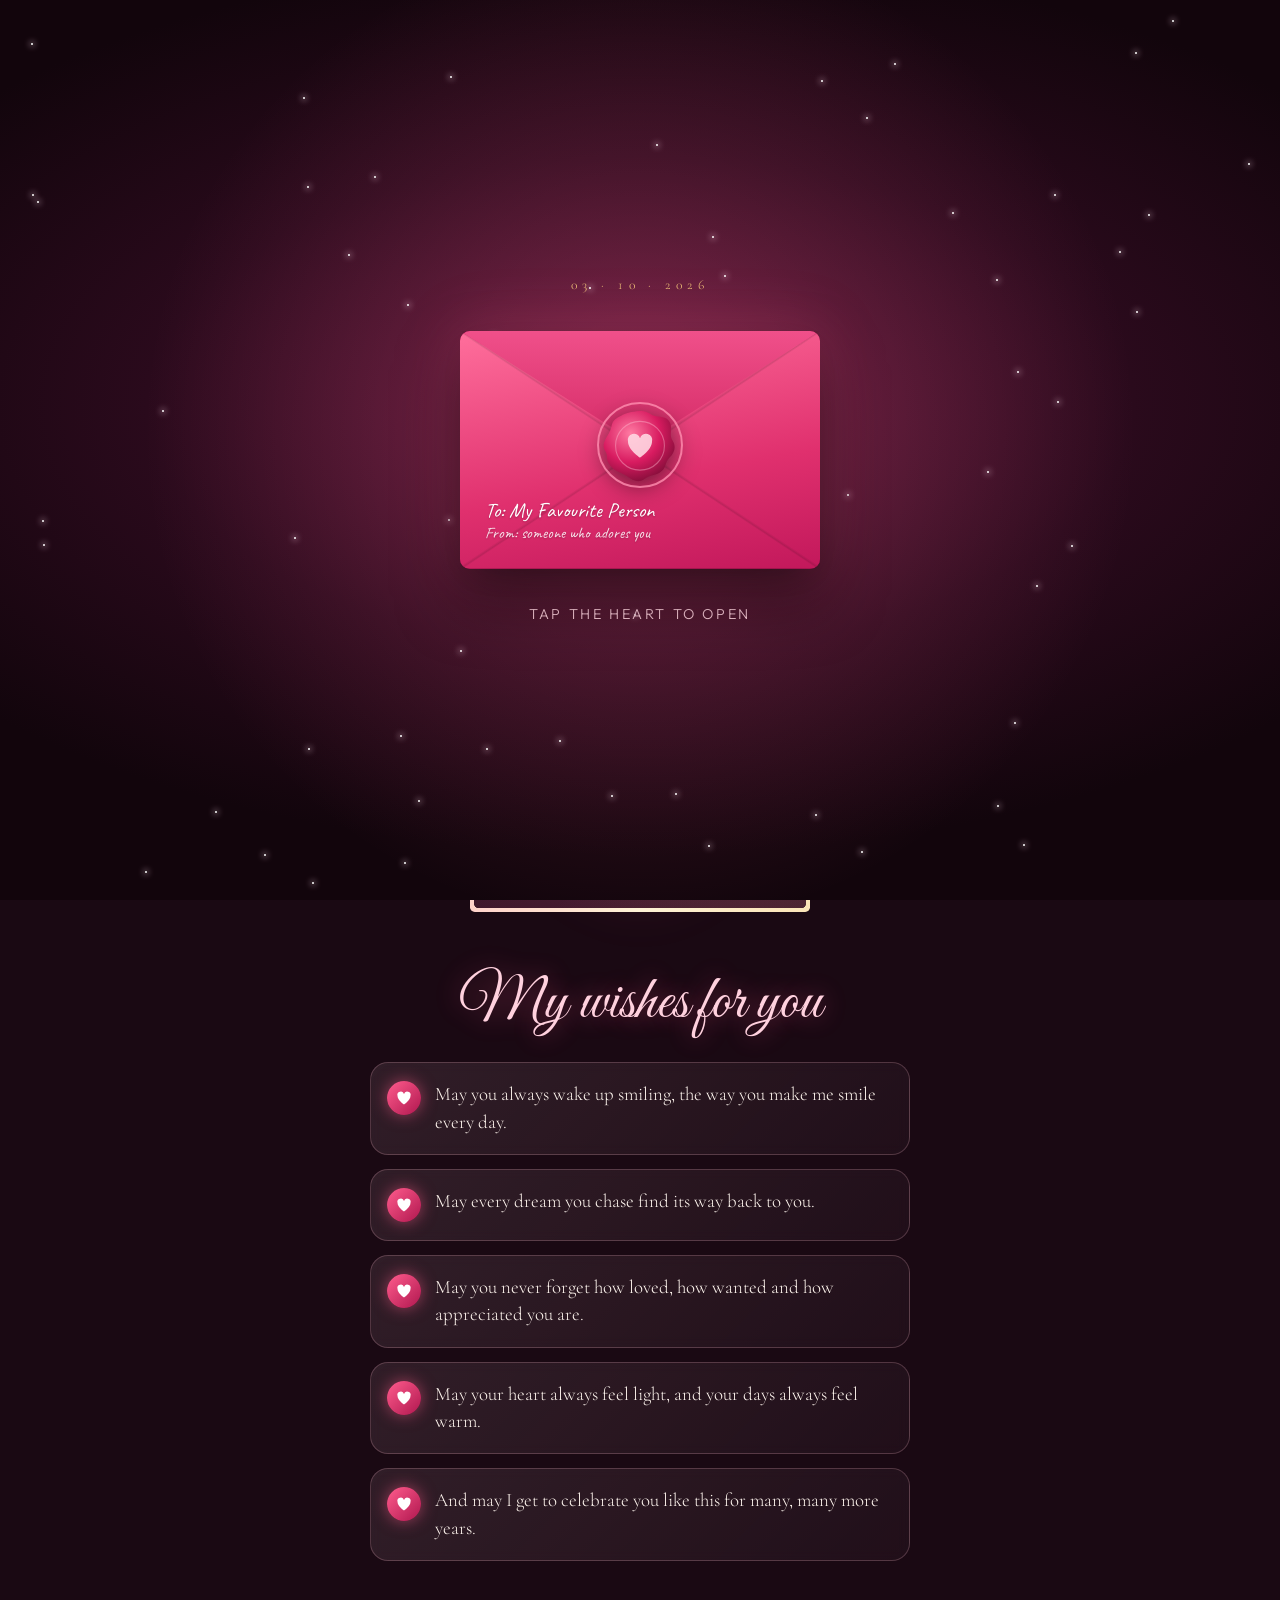
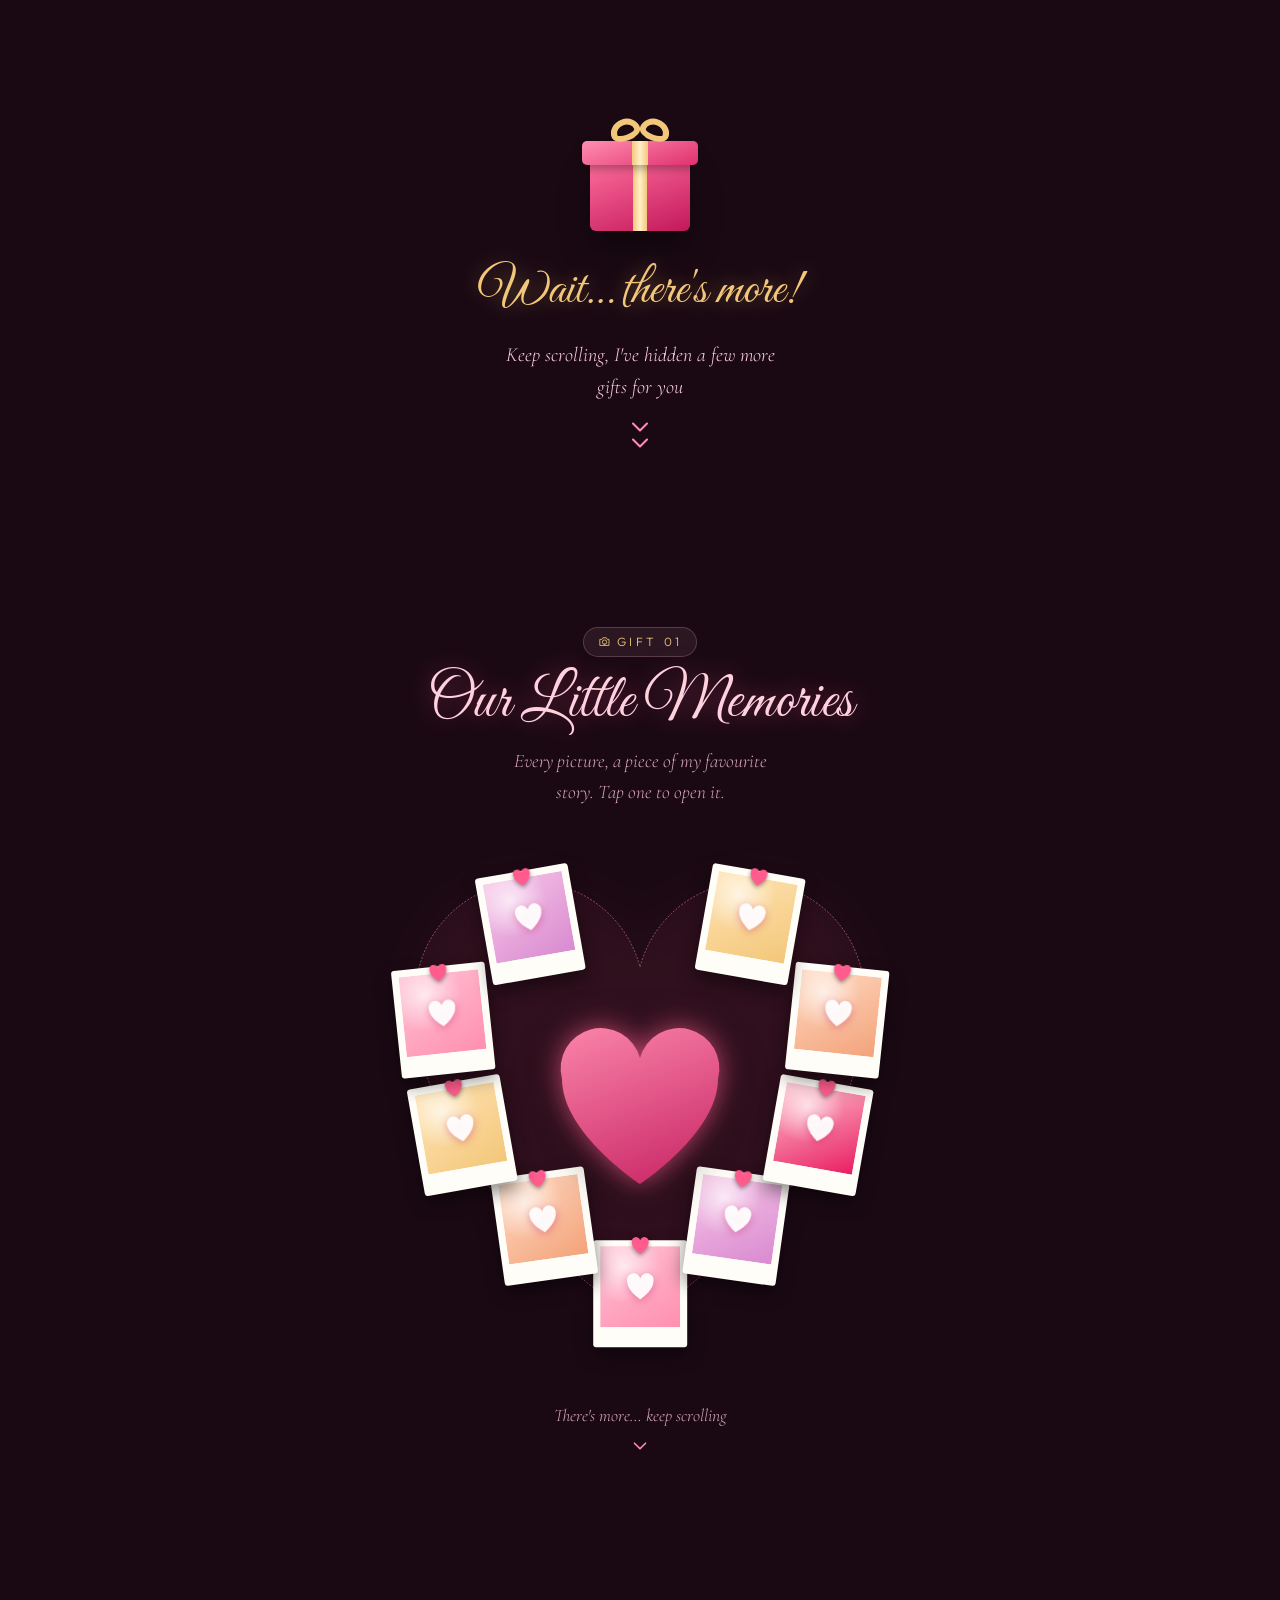
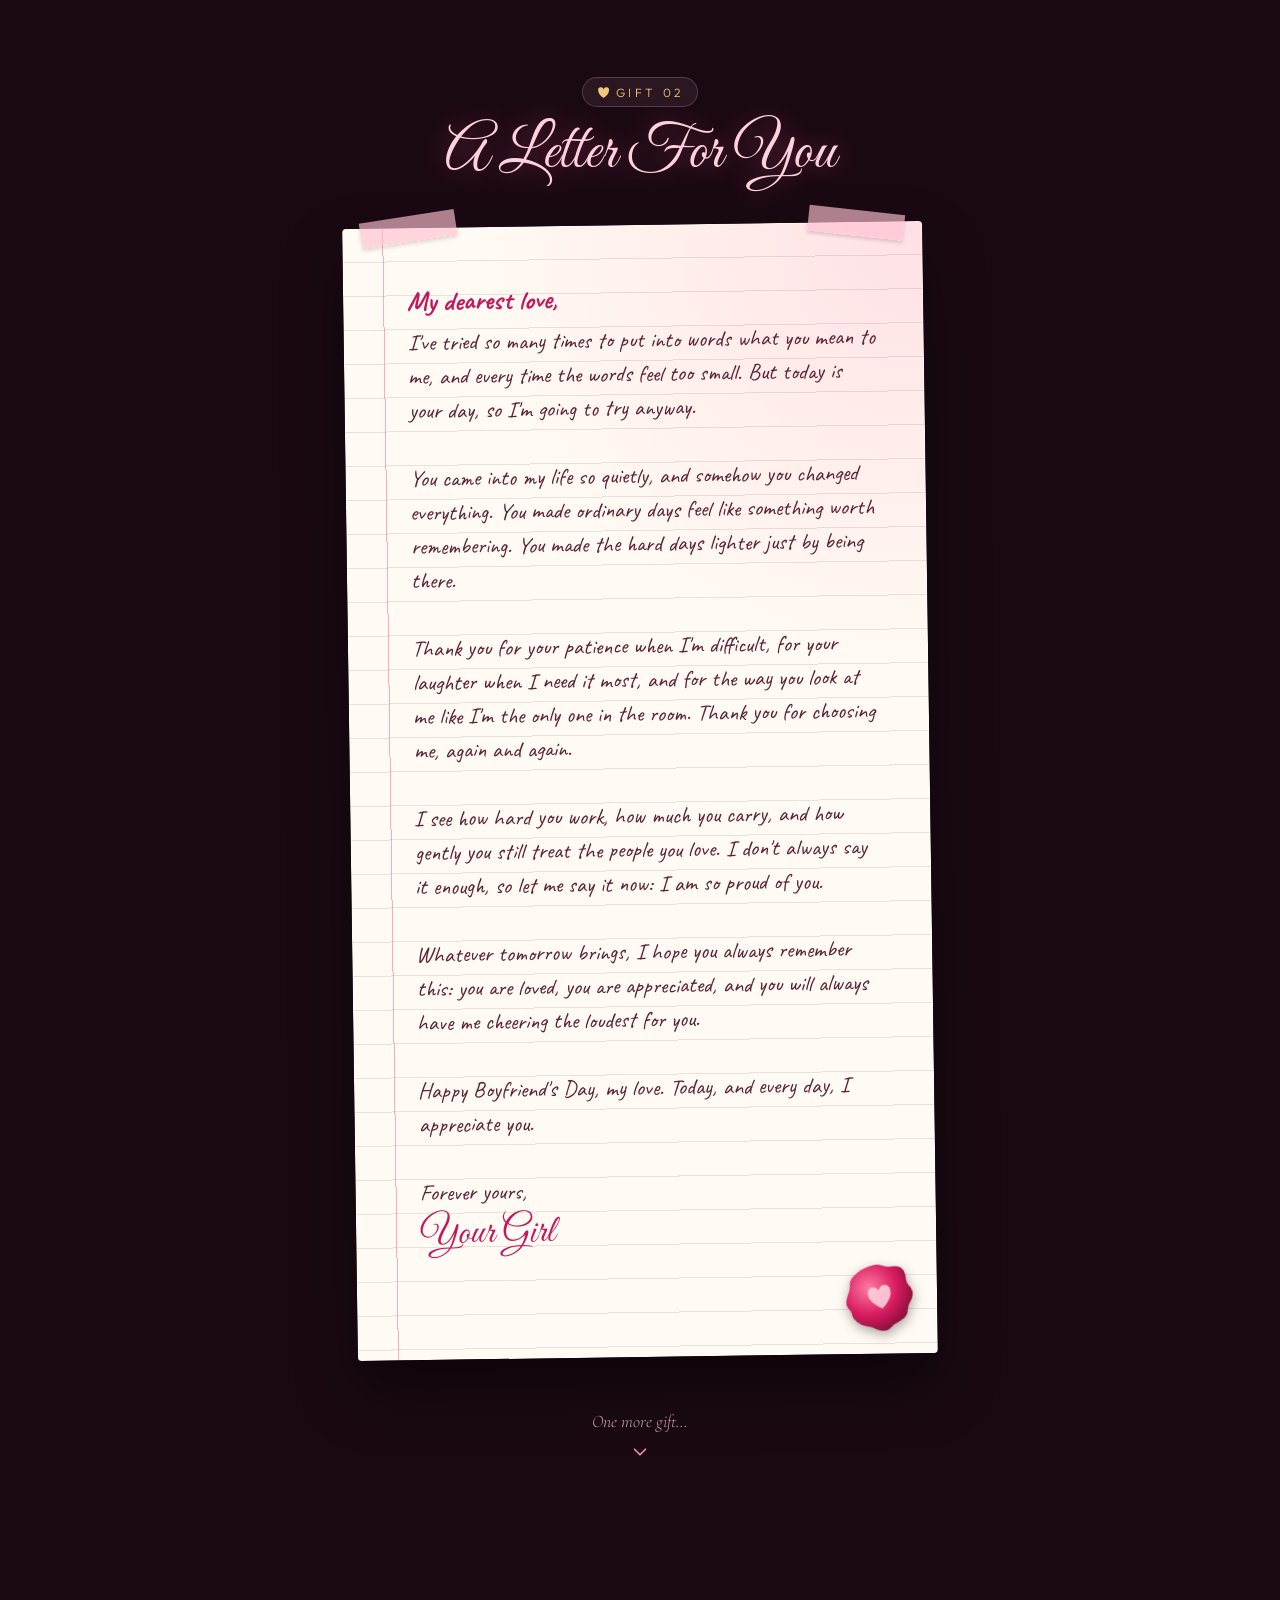
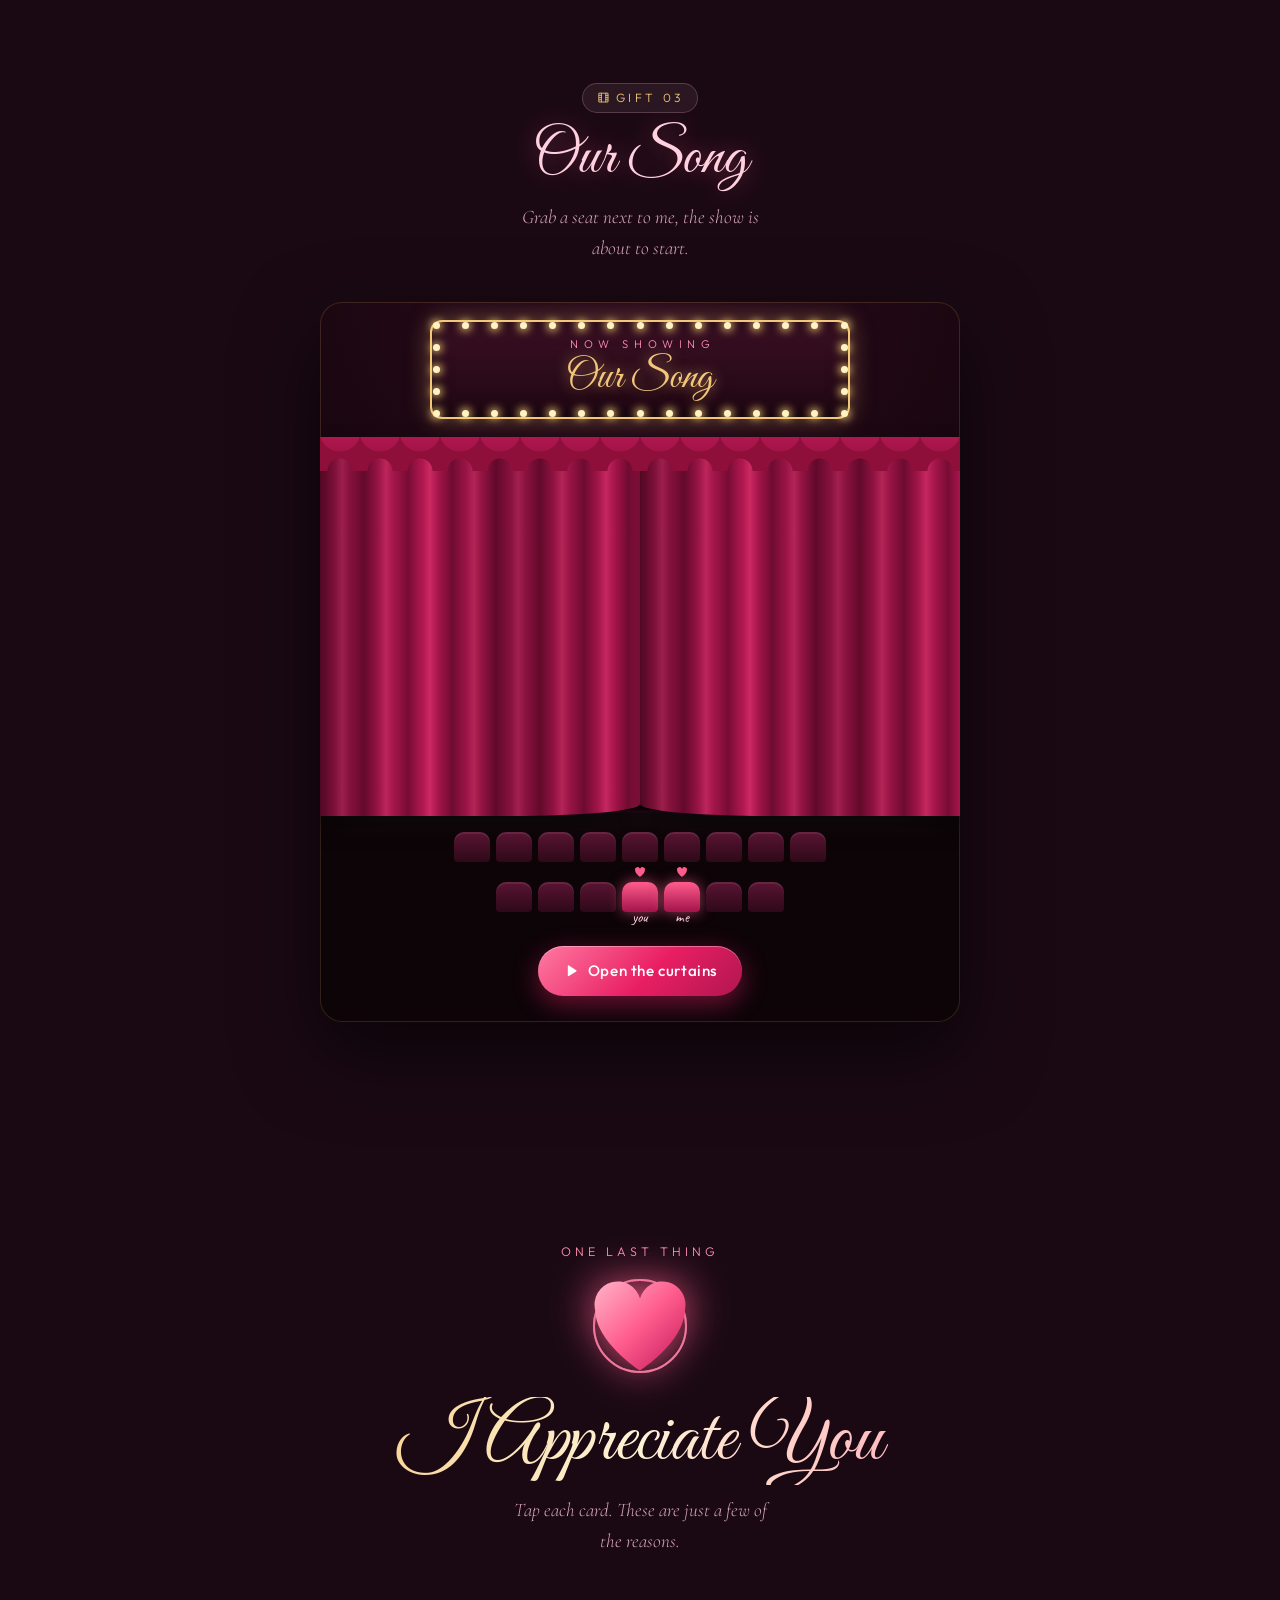
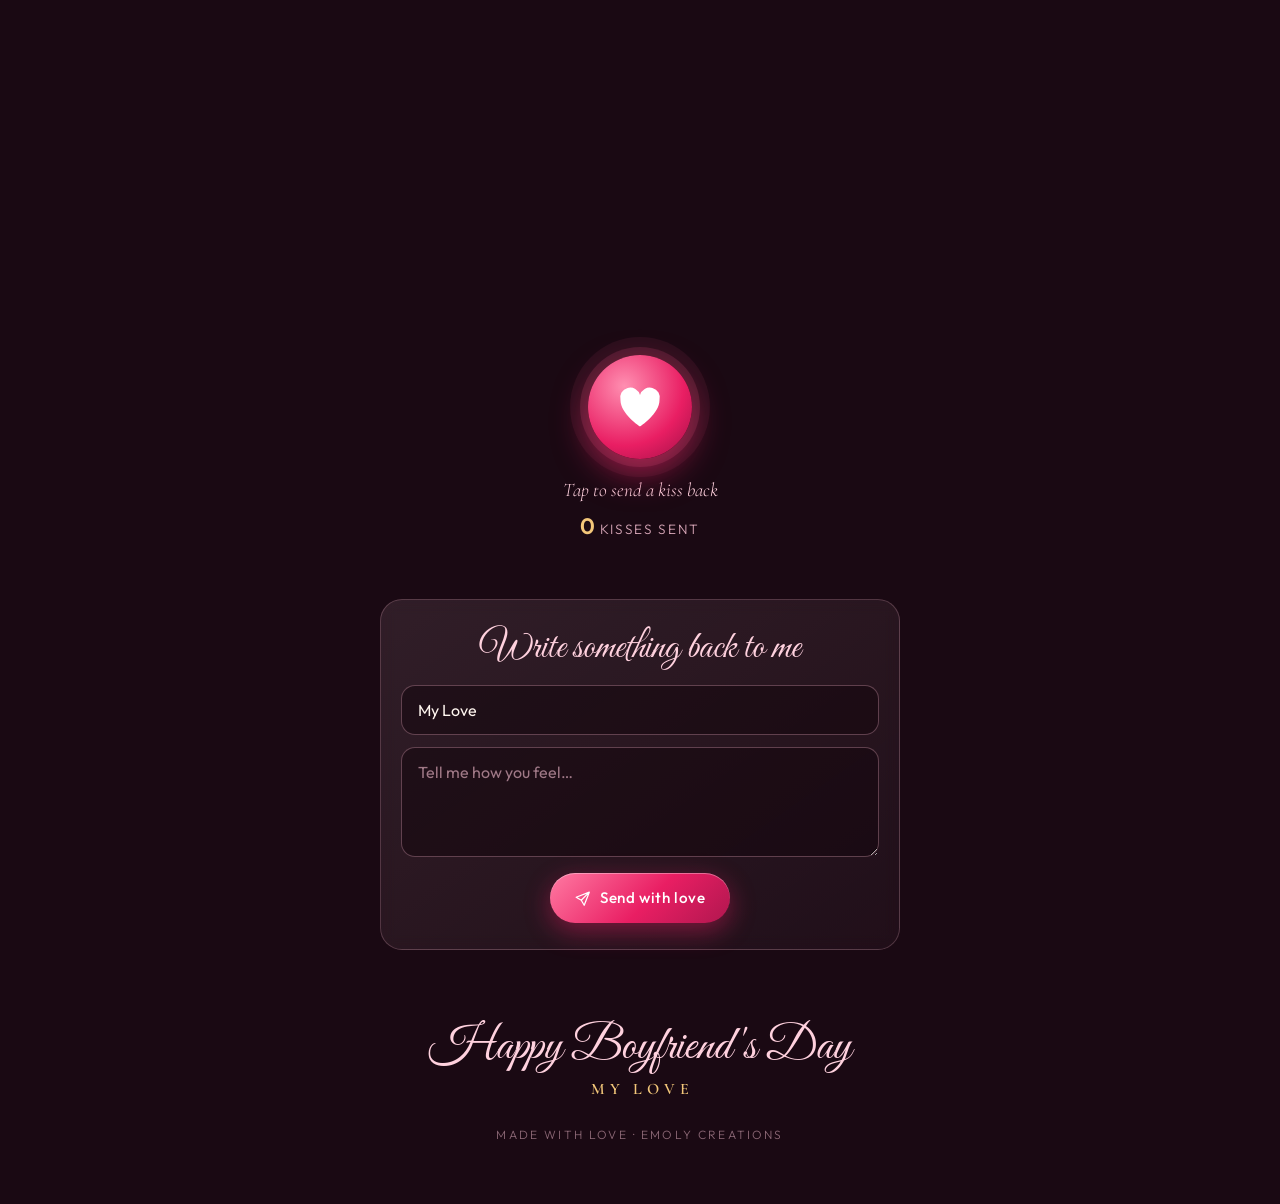
==== index.html @ 3b641195 "Add Happy Boyfriend's Day surprise site Envelope opening with a typed message, AI video wishes, a sc" ====
<!doctype html>
<html lang="en">
<head>
<meta charset="utf-8">
<meta name="viewport" content="width=device-width, initial-scale=1, viewport-fit=cover">
<title>Happy Boyfriend's Day</title>
<meta name="description" content="A little surprise, made just for you.">
<meta name="theme-color" content="#1a0913">
<meta property="og:type" content="website">
<meta property="og:title" content="Happy Boyfriend's Day ♥">
<meta property="og:description" content="A little surprise, made just for you. Open it.">
<link rel="icon" href="data:image/svg+xml,%3Csvg xmlns='http://www.w3.org/2000/svg' viewBox='0 0 32 32'%3E%3Cpath d='M16 29S3 20.5 3 11.5A6.5 6.5 0 0 1 16 8a6.5 6.5 0 0 1 13 3.5C29 20.5 16 29 16 29Z' fill='%23ff5c8d'/%3E%3C/svg%3E">
<link rel="preconnect" href="https://fonts.googleapis.com">
<link rel="preconnect" href="https://fonts.gstatic.com" crossorigin>
<link rel="stylesheet" href="https://fonts.googleapis.com/css2?family=Caveat:wght@500;700&family=Cormorant+Garamond:ital,wght@0,500;0,600;1,500&family=Great+Vibes&family=Outfit:wght@300;400;500;600&display=swap">
<link rel="stylesheet" href="css/style.css">
</head>
<body class="locked">

<!-- ============ SVG sprite ============ -->
<svg class="sprite" aria-hidden="true" focusable="false">
  <defs>
    <linearGradient id="gRose" x1="0" y1="0" x2="1" y2="1">
      <stop offset="0" stop-color="#ffb3c8"/>
      <stop offset=".5" stop-color="#ff5c8d"/>
      <stop offset="1" stop-color="#c2185b"/>
    </linearGradient>
    <linearGradient id="gGold" x1="0" y1="0" x2="1" y2="1">
      <stop offset="0" stop-color="#fff0c9"/>
      <stop offset=".5" stop-color="#f3c77a"/>
      <stop offset="1" stop-color="#b8863b"/>
    </linearGradient>
    <radialGradient id="gWax" cx=".38" cy=".32" r=".75">
      <stop offset="0" stop-color="#ff7aa2"/>
      <stop offset=".55" stop-color="#d81b60"/>
      <stop offset="1" stop-color="#7a0c35"/>
    </radialGradient>
    <clipPath id="clipHeart" clipPathUnits="objectBoundingBox">
      <path d="M.5 .96C.5 .96 .03 .66 .03 .32A.24 .24 0 0 1 .5 .2A.24 .24 0 0 1 .97 .32C.97 .66 .5 .96 .5 .96Z"/>
    </clipPath>
    <clipPath id="clipProgress"><rect id="progressRect" x="0" y="32" width="32" height="32"/></clipPath>
  </defs>
  <symbol id="i-heart" viewBox="0 0 32 32"><path d="M16 29S3 20.5 3 11.5A6.5 6.5 0 0 1 16 8a6.5 6.5 0 0 1 13 3.5C29 20.5 16 29 16 29Z"/></symbol>
  <symbol id="i-gift" viewBox="0 0 24 24"><path fill="none" stroke="currentColor" stroke-width="1.6" stroke-linecap="round" stroke-linejoin="round" d="M3 9h18v4H3zM5 13v8h14v-8M12 9v12M12 9S10.5 4 8 4a2.5 2.5 0 0 0 0 5M12 9s1.5-5 4-5a2.5 2.5 0 0 1 0 5"/></symbol>
  <symbol id="i-down" viewBox="0 0 24 24"><path fill="none" stroke="currentColor" stroke-width="1.8" stroke-linecap="round" stroke-linejoin="round" d="M6 9l6 6 6-6"/></symbol>
  <symbol id="i-sound" viewBox="0 0 24 24"><path fill="none" stroke="currentColor" stroke-width="1.7" stroke-linecap="round" stroke-linejoin="round" d="M4 9v6h4l5 4V5L8 9zM16.5 8.5a5 5 0 0 1 0 7M19 6a8.5 8.5 0 0 1 0 12"/></symbol>
  <symbol id="i-mute" viewBox="0 0 24 24"><path fill="none" stroke="currentColor" stroke-width="1.7" stroke-linecap="round" stroke-linejoin="round" d="M4 9v6h4l5 4V5L8 9zM17 9l5 6M22 9l-5 6"/></symbol>
  <symbol id="i-play" viewBox="0 0 24 24"><path fill="currentColor" d="M8 5.5v13a1 1 0 0 0 1.5.9l10-6.5a1 1 0 0 0 0-1.7l-10-6.5A1 1 0 0 0 8 5.5Z"/></symbol>
  <symbol id="i-close" viewBox="0 0 24 24"><path fill="none" stroke="currentColor" stroke-width="2" stroke-linecap="round" d="M6 6l12 12M18 6L6 18"/></symbol>
  <symbol id="i-send" viewBox="0 0 24 24"><path fill="none" stroke="currentColor" stroke-width="1.7" stroke-linecap="round" stroke-linejoin="round" d="M21 3L10 14M21 3l-7 18-4-7-7-4z"/></symbol>
  <symbol id="i-camera" viewBox="0 0 24 24"><path fill="none" stroke="currentColor" stroke-width="1.5" stroke-linecap="round" stroke-linejoin="round" d="M4 8h3l2-3h6l2 3h3v11H4zM12 17a4 4 0 1 0 0-8 4 4 0 0 0 0 8z"/></symbol>
  <symbol id="i-film" viewBox="0 0 24 24"><path fill="none" stroke="currentColor" stroke-width="1.5" stroke-linecap="round" stroke-linejoin="round" d="M4 4h16v16H4zM8 4v16M16 4v16M4 8h4M4 12h4M4 16h4M16 8h4M16 12h4M16 16h4"/></symbol>
</svg>

<!-- Floating hearts on the whole page -->
<canvas id="ambient" aria-hidden="true"></canvas>

<!-- ============ OPENING: envelope ============ -->
<div id="opener" class="opener">
  <div class="opener__glow" aria-hidden="true"></div>
  <div class="stars" aria-hidden="true"></div>

  <p class="opener__date" data-f="date"></p>

  <div class="envelope" id="envelope">
    <div class="envelope__back"></div>
    <div class="envelope__letter" id="envelopeLetter">
      <p class="envelope__letter-title" data-f="pageTitle"></p>
      <div class="envelope__typed" id="typed" aria-live="polite"></div>
      <button class="btn btn--glow envelope__go" id="openGifts" type="button">
        <svg><use href="#i-gift"/></svg><span data-f="openButton"></span>
      </button>
    </div>
    <div class="envelope__front">
      <p class="envelope__to" data-f="envelopeTo"></p>
      <p class="envelope__from" data-f="envelopeFrom"></p>
    </div>
    <div class="envelope__flap"></div>
    <button class="seal" id="seal" type="button" aria-label="Open the envelope">
      <span class="seal__ring"></span>
      <svg class="seal__wax" viewBox="0 0 100 100" aria-hidden="true">
        <path d="M50 4C60 3 64 10 72 11S88 12 91 21 89 36 94 44 97 60 90 67 86 82 77 87 64 90 56 96 40 98 32 92 18 88 10 78 8 66 3 58 2 44 8 34 9 20 20 13 38 5 50 4Z" fill="url(#gWax)"/>
        <circle cx="50" cy="51" r="33" fill="none" stroke="#ffc2d4" stroke-opacity=".4" stroke-width="1.5"/>
        <use href="#i-heart" x="30" y="31" width="40" height="40" fill="#ffd6e2" fill-opacity=".9"/>
      </svg>
    </button>
  </div>

  <p class="opener__hint"><span data-f="envelopeHint"></span></p>
</div>

<main id="main">

  <!-- ============ HERO + WISHES ============ -->
  <section class="hero" id="hero">
    <div class="hero__rays" aria-hidden="true"></div>
    <p class="kicker reveal" data-f="heroKicker"></p>
    <h1 class="hero__title reveal">
      <span class="script" data-f="heroTitle"></span>
      <span class="hero__name shine" data-f="hisName"></span>
    </h1>
    <p class="hero__date reveal"><span class="line"></span><span data-f="date"></span><span class="line"></span></p>

    <div class="video-frame reveal" id="videoFrame">
      <div class="video-frame__inner" id="videoBox"></div>
      <button class="video-frame__sound" id="videoSound" type="button" aria-label="Turn sound on" hidden>
        <svg><use href="#i-mute"/></svg>
      </button>
      <span class="video-frame__heart video-frame__heart--a" aria-hidden="true"><svg><use href="#i-heart"/></svg></span>
      <span class="video-frame__heart video-frame__heart--b" aria-hidden="true"><svg><use href="#i-heart"/></svg></span>
    </div>

    <h2 class="section-title reveal"><span class="script" data-f="wishesTitle"></span></h2>
    <ol class="wishes" id="wishes"></ol>
  </section>

  <!-- ============ NUDGE ============ -->
  <section class="nudge" id="nudge">
    <div class="giftbox reveal" aria-hidden="true">
      <div class="giftbox__lid"><span class="giftbox__bow"></span></div>
      <div class="giftbox__body"></div>
      <span class="giftbox__spark s1"></span><span class="giftbox__spark s2"></span><span class="giftbox__spark s3"></span>
    </div>
    <h2 class="nudge__title reveal script" data-f="scrollNudgeTitle"></h2>
    <p class="nudge__text reveal" data-f="scrollNudge"></p>
    <div class="scroll-cue" aria-hidden="true"><svg><use href="#i-down"/></svg><svg><use href="#i-down"/></svg></div>
  </section>

  <!-- ============ GIFT 1: MEMORIES ============ -->
  <section class="memories" id="memories">
    <p class="gift-label reveal"><svg><use href="#i-camera"/></svg><span data-f="memoriesLabel"></span></p>
    <h2 class="section-title reveal"><span class="script" data-f="memoriesTitle"></span></h2>
    <p class="section-sub reveal" data-f="memoriesSub"></p>

    <div class="heart-collage" id="collage">
      <svg class="heart-collage__outline" viewBox="0 0 100 100" preserveAspectRatio="none" aria-hidden="true">
        <path d="M50 94C50 94 4 64 4 32A22 22 0 0 1 50 20A22 22 0 0 1 96 32C96 64 50 94 50 94Z"/>
      </svg>
      <button class="heart-photo" id="heartPhoto" type="button"></button>
    </div>
    <p class="nudge-mini reveal">There's more… keep scrolling <svg><use href="#i-down"/></svg></p>
  </section>

  <!-- ============ GIFT 2: LETTER ============ -->
  <section class="letter-section" id="letter">
    <p class="gift-label reveal"><svg><use href="#i-heart"/></svg><span data-f="letterLabel"></span></p>
    <h2 class="section-title reveal"><span class="script" data-f="letterTitle"></span></h2>

    <article class="paper reveal">
      <span class="paper__tape paper__tape--l" aria-hidden="true"></span>
      <span class="paper__tape paper__tape--r" aria-hidden="true"></span>
      <p class="paper__greeting" data-f="letterGreeting"></p>
      <div class="paper__body" id="letterBody"></div>
      <p class="paper__closing" data-f="letterClosing"></p>
      <p class="paper__sign" data-f="herName"></p>
      <svg class="paper__seal" viewBox="0 0 100 100" aria-hidden="true">
        <path d="M50 4C60 3 64 10 72 11S88 12 91 21 89 36 94 44 97 60 90 67 86 82 77 87 64 90 56 96 40 98 32 92 18 88 10 78 8 66 3 58 2 44 8 34 9 20 20 13 38 5 50 4Z" fill="url(#gWax)"/>
        <use href="#i-heart" x="30" y="31" width="40" height="40" fill="#ffd6e2" fill-opacity=".85"/>
      </svg>
    </article>
    <p class="nudge-mini reveal">One more gift… <svg><use href="#i-down"/></svg></p>
  </section>

  <!-- ============ GIFT 3: CINEMA ============ -->
  <section class="cinema" id="cinema">
    <p class="gift-label reveal"><svg><use href="#i-film"/></svg><span data-f="cinemaLabel"></span></p>
    <h2 class="section-title reveal"><span class="script" data-f="cinemaTitle"></span></h2>
    <p class="section-sub reveal" data-f="cinemaSub"></p>

    <div class="theater reveal" id="theater">
      <div class="marquee">
        <div class="marquee__bulbs" id="bulbs" aria-hidden="true"></div>
        <p class="marquee__small" data-f="nowShowing"></p>
        <p class="marquee__title" data-f="songTitle"></p>
      </div>
      <div class="stage">
        <div class="valance" aria-hidden="true"></div>
        <div class="screen" id="screen">
          <div class="screen__idle" id="screenIdle">
            <svg><use href="#i-heart"/></svg>
            <p id="screenIdleText">Our song is loading…</p>
          </div>
        </div>
        <div class="curtain curtain--l" aria-hidden="true"></div>
        <div class="curtain curtain--r" aria-hidden="true"></div>
        <div class="projector-beam" aria-hidden="true"></div>
      </div>
      <div class="seats" aria-hidden="true">
        <div class="seats__row" id="seatsBack"></div>
        <div class="seats__row seats__row--front" id="seatsFront"></div>
      </div>
      <button class="btn btn--glow cinema__play" id="playSong" type="button">
        <svg><use href="#i-play"/></svg><span data-f="playButton"></span>
      </button>
    </div>
  </section>

  <!-- ============ FINALE: I APPRECIATE YOU ============ -->
  <section class="finale" id="finale">
    <p class="kicker reveal" data-f="appreciateKicker"></p>
    <div class="big-heart reveal" aria-hidden="true">
      <svg><use href="#i-heart"/></svg>
      <span class="big-heart__ring"></span><span class="big-heart__ring big-heart__ring--2"></span>
    </div>
    <h2 class="finale__title shine reveal" data-f="appreciateTitle"></h2>
    <p class="section-sub reveal" data-f="appreciateSub"></p>

    <div class="reasons" id="reasons"></div>

    <div class="love-box reveal">
      <button class="love-btn" id="loveBtn" type="button">
        <svg><use href="#i-heart"/></svg>
      </button>
      <p class="love-box__label" data-f="loveButton"></p>
      <p class="love-box__count"><strong id="loveCount">0</strong> <span data-f="loveCounterLabel"></span></p>
    </div>

    <form class="reply reveal" id="replyForm" autocomplete="off">
      <h3 class="reply__title script" data-f="replyTitle"></h3>
      <input class="reply__name" id="replyName" maxlength="60" required>
      <textarea class="reply__msg" id="replyMsg" rows="4" maxlength="1500" required></textarea>
      <button class="btn btn--glow" type="submit" id="replySend">
        <svg><use href="#i-send"/></svg><span data-f="replyButton"></span>
      </button>
      <p class="reply__thanks" id="replyThanks" hidden><svg><use href="#i-heart"/></svg> <span data-f="replyThanks"></span></p>
    </form>

    <footer class="footer">
      <p class="footer__line script" data-f="closingLine"></p>
      <p class="footer__name" data-f="hisName"></p>
      <p class="footer__small"><span data-f="footer"></span> · <span data-f="madeBy"></span></p>
    </footer>
  </section>
</main>

<!-- Scroll progress heart -->
<div class="progress-heart" aria-hidden="true">
  <svg viewBox="0 0 32 32">
    <use href="#i-heart" class="progress-heart__bg"/>
    <use href="#i-heart" class="progress-heart__fill" clip-path="url(#clipProgress)"/>
  </svg>
</div>

<!-- Lightbox for memories -->
<div class="lightbox" id="lightbox" hidden>
  <button class="lightbox__close" id="lightboxClose" type="button" aria-label="Close"><svg><use href="#i-close"/></svg></button>
  <figure class="lightbox__card">
    <div class="lightbox__img" id="lightboxImg"></div>
    <figcaption id="lightboxCap"></figcaption>
  </figure>
</div>

<div class="toast" id="toast" role="status" aria-live="polite"></div>

<script src="js/config.js"></script>
<script src="js/app.js"></script>
</body>
</html>
---- css/style.css ----
/* =========================================================
   Happy Boyfriend's Day · theme: midnight wine · rose · gold
   ========================================================= */
:root {
  --bg: #1a0913;
  --bg-2: #2a0d1f;
  --wine: #4a1230;
  --wine-2: #6b1a43;
  --rose: #ff5c8d;
  --rose-2: #ff8fb1;
  --blush: #ffd1de;
  --gold: #f3c77a;
  --gold-2: #b8863b;
  --cream: #fff6ef;
  --paper: #fffaf3;
  --ink: #5b2336;
  --text: #fbe9ef;
  --muted: #d7a6b7;
  --glass: rgba(255, 214, 226, .07);
  --glass-line: rgba(255, 190, 210, .22);

  --f-script: "Great Vibes", "Brush Script MT", cursive;
  --f-serif: "Cormorant Garamond", Georgia, serif;
  --f-hand: "Caveat", "Segoe Print", cursive;
  --f-ui: "Outfit", system-ui, sans-serif;

  --ease-out: cubic-bezier(.2, .8, .2, 1);
  --ease-spring: cubic-bezier(.34, 1.56, .64, 1);
}

*, *::before, *::after { box-sizing: border-box; }
html { scroll-behavior: smooth; -webkit-text-size-adjust: 100%; }
body {
  margin: 0;
  min-height: 100vh;
  background:
    radial-gradient(120% 60% at 50% 0%, #3a0f28 0%, transparent 60%),
    radial-gradient(90% 50% at 100% 60%, rgba(107, 26, 67, .35) 0%, transparent 70%),
    radial-gradient(90% 50% at 0% 85%, rgba(107, 26, 67, .3) 0%, transparent 70%),
    var(--bg);
  background-attachment: fixed;
  color: var(--text);
  font-family: var(--f-ui);
  font-weight: 300;
  line-height: 1.6;
  overflow-x: hidden;
  -webkit-tap-highlight-color: transparent;
}
body.locked { overflow: hidden; height: 100vh; height: 100svh; }
img, video, iframe { display: block; max-width: 100%; }
button { font: inherit; color: inherit; cursor: pointer; }
.sprite { position: absolute; width: 0; height: 0; overflow: hidden; }
svg { width: 1em; height: 1em; }
[hidden] { display: none !important; }

.script { font-family: var(--f-script); font-weight: 400; }
.shine {
  background: linear-gradient(100deg, var(--gold) 0%, #fff3d6 20%, var(--rose-2) 45%, var(--gold) 65%, #fff3d6 85%, var(--gold) 100%);
  background-size: 250% 100%;
  -webkit-background-clip: text; background-clip: text;
  color: transparent;
  animation: shine 6s linear infinite;
}
@keyframes shine { to { background-position: -250% 0; } }

/* ---------- Ambient canvas ---------- */
#ambient { position: fixed; inset: 0; width: 100%; height: 100%; pointer-events: none; z-index: 0; }
main { position: relative; z-index: 1; overflow-x: clip; }

/* ---------- Buttons ---------- */
.btn {
  display: inline-flex; align-items: center; justify-content: center; gap: .55em;
  padding: .85em 1.6em;
  border: 0; border-radius: 999px;
  font-family: var(--f-ui); font-weight: 500; font-size: .95rem; letter-spacing: .04em;
  transition: transform .25s var(--ease-spring), box-shadow .25s;
}
.btn svg { width: 1.15em; height: 1.15em; }
.btn--glow {
  color: #fff;
  background: linear-gradient(135deg, #ff7aa2, #e91e63 55%, #b0174f);
  box-shadow: 0 8px 26px rgba(233, 30, 99, .45), inset 0 1px 0 rgba(255, 255, 255, .35);
  position: relative; overflow: hidden;
}
.btn--glow::after {
  content: ""; position: absolute; top: 0; left: -60%; width: 40%; height: 100%;
  background: linear-gradient(100deg, transparent, rgba(255, 255, 255, .45), transparent);
  transform: skewX(-20deg);
  animation: sweep 3.2s ease-in-out infinite;
}
@keyframes sweep { 0%, 55% { left: -60%; } 100% { left: 130%; } }
.btn:hover { transform: translateY(-2px) scale(1.03); }
.btn:active { transform: scale(.96); }
.btn:focus-visible, .seal:focus-visible, .love-btn:focus-visible, .polaroid:focus-visible, .heart-photo:focus-visible, .reason:focus-visible {
  outline: 2px solid var(--gold); outline-offset: 4px;
}

/* =========================================================
   OPENER: envelope
   ========================================================= */
.opener {
  position: fixed; inset: 0; z-index: 50;
  display: flex; flex-direction: column; align-items: center; justify-content: center; gap: 2.2rem;
  padding: 24px 16px;
  background:
    radial-gradient(70% 50% at 50% 45%, #5a1638 0%, #2a0a1c 55%, #12050c 100%);
  overflow: hidden;
  transition: opacity 1.2s ease, visibility 1.2s;
}
.opener.gone { opacity: 0; visibility: hidden; pointer-events: none; }
.opener__glow {
  position: absolute; width: 130vmin; height: 130vmin; left: 50%; top: 48%;
  transform: translate(-50%, -50%);
  background: radial-gradient(circle, rgba(255, 92, 141, .28) 0%, transparent 60%);
  animation: breathe 5s ease-in-out infinite;
}
@keyframes breathe { 50% { transform: translate(-50%, -50%) scale(1.12); opacity: .7; } }
.stars { position: absolute; inset: 0; }
.stars i {
  position: absolute; width: 2px; height: 2px; border-radius: 50%;
  background: #fff; box-shadow: 0 0 6px 1px rgba(255, 220, 235, .8);
  animation: twinkle var(--t, 3s) ease-in-out var(--d, 0s) infinite;
}
@keyframes twinkle { 0%, 100% { opacity: .15; transform: scale(.6); } 50% { opacity: 1; transform: scale(1.2); } }

.opener__date {
  position: relative; margin: 0;
  font-family: var(--f-serif); letter-spacing: .4em; font-size: .85rem; color: var(--gold);
  opacity: 0; animation: fadeUp 1s .3s var(--ease-out) forwards;
}
.opener__hint {
  position: relative; margin: 0;
  font-size: .9rem; letter-spacing: .18em; text-transform: uppercase; color: var(--blush);
  opacity: 0; animation: fadeUp 1s 1.2s var(--ease-out) forwards, pulseText 2.4s 2.2s ease-in-out infinite;
}
@keyframes pulseText { 50% { opacity: .45; } }
.opener.opened .opener__hint, .opener.opened .opener__date { animation: none; opacity: 0; transition: opacity .6s; pointer-events: none; }

.envelope {
  --w: min(86vw, 360px);
  position: relative; z-index: 2;
  width: var(--w); height: calc(var(--w) * .66);
  opacity: 0; animation: envIn 1.4s .5s var(--ease-spring) forwards;
}
@keyframes envIn {
  from { opacity: 0; transform: translateY(40px) rotate(-6deg) scale(.85); }
  to { opacity: 1; transform: none; }
}
.envelope:not(.open) { animation: envIn 1.4s .5s var(--ease-spring) forwards, floaty 4s 2s ease-in-out infinite; }
@keyframes floaty { 50% { transform: translateY(-8px) rotate(.6deg); } }

.envelope__back, .envelope__front, .envelope__flap { position: absolute; left: 0; width: 100%; }
.envelope__back {
  top: 0; height: 100%; border-radius: 10px;
  background: linear-gradient(160deg, #c2185b, #8e1046);
  box-shadow: 0 30px 60px rgba(0, 0, 0, .5), 0 0 60px rgba(255, 92, 141, .25);
  z-index: 1;
}
.envelope__front {
  top: 0; height: 100%; z-index: 3; border-radius: 10px;
  clip-path: polygon(0 0, 50% 46%, 100% 0, 100% 100%, 0 100%);
  background:
    linear-gradient(to top right, transparent 49.6%, rgba(0, 0, 0, .12) 50%, transparent 50.6%),
    linear-gradient(to top left, transparent 49.6%, rgba(0, 0, 0, .12) 50%, transparent 50.6%),
    linear-gradient(170deg, #ff6f9c, #e0306e 60%, #c2185b);
  display: flex; flex-direction: column; justify-content: flex-end; align-items: flex-start;
  padding: 0 7% 6%;
  transition: opacity .8s, transform .9s var(--ease-out);
}
.envelope__to, .envelope__from { margin: 0; font-family: var(--f-hand); color: #fff; text-shadow: 0 1px 2px rgba(0, 0, 0, .25); }
.envelope__to { font-size: 1.3rem; line-height: 1.1; }
.envelope__from { font-size: 1rem; opacity: .85; }
.envelope__flap {
  top: 0; height: 48%; z-index: 4;
  clip-path: polygon(0 0, 100% 0, 50% 100%);
  background: linear-gradient(180deg, #f0508a, #d42a66);
  transform-origin: top center;
  transition: transform .9s var(--ease-out), z-index 0s .45s, opacity .8s;
  filter: drop-shadow(0 4px 6px rgba(0, 0, 0, .25));
  border-radius: 10px 10px 0 0;
}
.envelope.open .envelope__flap { transform: perspective(900px) rotateX(180deg); z-index: 0; }

.envelope__letter {
  position: absolute; left: 5%; right: 5%; top: 6%; height: 88%;
  z-index: 2; overflow: hidden;
  background:
    radial-gradient(circle at 100% 0, rgba(255, 192, 210, .5), transparent 40%),
    var(--paper);
  border-radius: 8px;
  box-shadow: 0 10px 30px rgba(0, 0, 0, .35);
  padding: 8% 7% 7%;
  color: var(--ink);
  display: flex; flex-direction: column; align-items: center; text-align: center;
  transition: transform 1.3s var(--ease-out), height 1.1s var(--ease-out), box-shadow 1s;
}
.envelope.rise .envelope__letter { transform: translateY(-58%); }
.envelope.read .envelope__letter {
  --h: min(calc(var(--w) * 1.22), 78svh);
  height: var(--h);
  transform: translateY(calc((var(--w) * .66 - var(--h)) / 2 - var(--w) * .66 * .06));
  z-index: 6; box-shadow: 0 30px 80px rgba(0, 0, 0, .55), 0 0 80px rgba(255, 92, 141, .35);
}
.envelope.read .envelope__front, .envelope.read .envelope__back, .envelope.read .envelope__flap { pointer-events: none; opacity: 0; transform: translateY(60px); transition: opacity .8s, transform 1s var(--ease-out); }
.envelope.read .envelope__flap { transform: perspective(900px) rotateX(180deg) translateY(-60px); pointer-events: none; }

.envelope__letter-title {
  margin: 0 0 .4rem; font-family: var(--f-script); font-size: clamp(1.9rem, 8.5vw, 2.4rem); line-height: 1.1;
  color: #c2185b;
}
.envelope__typed { flex: 1; font-family: var(--f-hand); font-size: clamp(1.2rem, 5.2vw, 1.45rem); line-height: 1.35; min-height: 7.5em; }
.envelope__typed p { margin: 0 0 .2em; }
.envelope__typed .caret { display: inline-block; width: 2px; height: 1em; background: var(--rose); vertical-align: -.1em; margin-left: 2px; animation: caret .8s steps(1) infinite; }
@keyframes caret { 50% { opacity: 0; } }
.envelope__go { opacity: 0; transform: translateY(12px); pointer-events: none; transition: opacity .8s, transform .8s var(--ease-spring); font-size: .9rem; }
.envelope__go.show { opacity: 1; transform: none; pointer-events: auto; }

/* Wax seal */
.seal {
  position: absolute; z-index: 5;
  width: 74px; height: 74px; left: 50%; top: calc(var(--w) * .66 * .48 - 37px);
  margin-left: -37px; padding: 0; border: 0; background: none; border-radius: 50%;
  filter: drop-shadow(0 6px 10px rgba(0, 0, 0, .45));
  transition: transform .5s var(--ease-spring), opacity .5s;
  animation: heartbeat 1.6s ease-in-out infinite;
}
.seal__wax { width: 100%; height: 100%; }
.seal__ring {
  position: absolute; inset: -6px; border-radius: 50%; border: 2px solid rgba(255, 143, 177, .8);
  animation: ripple 1.8s ease-out infinite;
}
@keyframes ripple { from { transform: scale(.85); opacity: 1; } to { transform: scale(1.7); opacity: 0; } }
@keyframes heartbeat { 0%, 60%, 100% { transform: scale(1); } 15% { transform: scale(1.12); } 30% { transform: scale(.98); } 45% { transform: scale(1.08); } }
.envelope.open .seal { animation: none; transform: scale(1.6) rotate(20deg); opacity: 0; pointer-events: none; }

@keyframes fadeUp { from { opacity: 0; transform: translateY(16px); } to { opacity: 1; transform: none; } }

/* Heart burst particles */
.burst { position: fixed; z-index: 80; pointer-events: none; width: 0; height: 0; }
.burst i {
  position: absolute; left: 0; top: 0; width: var(--s, 16px); height: var(--s, 16px);
  margin: calc(var(--s, 16px) / -2) 0 0 calc(var(--s, 16px) / -2);
  color: var(--c, var(--rose));
  animation: burst var(--dur, 1.2s) var(--ease-out) forwards;
}
.burst i svg { width: 100%; height: 100%; fill: currentColor; }
@keyframes burst {
  0% { transform: translate(0, 0) scale(.3) rotate(0); opacity: 1; }
  100% { transform: translate(var(--x), var(--y)) scale(1) rotate(var(--r)); opacity: 0; }
}

/* =========================================================
   Common sections
   ========================================================= */
section { position: relative; padding: 88px 16px; max-width: 760px; margin: 0 auto; text-align: center; }
.kicker {
  margin: 0 0 .6rem; font-size: .78rem; letter-spacing: .32em; text-transform: uppercase; color: var(--rose-2);
}
.section-title { margin: 0; font-weight: 400; line-height: 1.1; }
.section-title .script { font-size: clamp(2.6rem, 11vw, 3.8rem); color: var(--blush); text-shadow: 0 0 24px rgba(255, 92, 141, .45); }
.section-sub { margin: .6rem auto 0; max-width: 34ch; font-family: var(--f-serif); font-style: italic; font-size: 1.2rem; color: var(--muted); }
.gift-label {
  display: inline-flex; align-items: center; gap: .5em;
  margin: 0 0 .8rem; padding: .35em 1.1em;
  border: 1px solid var(--glass-line); border-radius: 999px; background: var(--glass);
  font-size: .75rem; letter-spacing: .28em; text-transform: uppercase; color: var(--gold);
}
.gift-label svg { width: 1.1em; height: 1.1em; fill: currentColor; }
.nudge-mini {
  margin: 3.2rem 0 0; font-family: var(--f-serif); font-style: italic; font-size: 1.1rem; color: var(--muted);
  display: flex; flex-direction: column; align-items: center; gap: .3rem;
}
.nudge-mini svg { width: 22px; height: 22px; color: var(--rose-2); animation: bounceDown 1.6s ease-in-out infinite; }
@keyframes bounceDown { 50% { transform: translateY(7px); } }

.reveal { opacity: 0; transform: translateY(28px); transition: opacity 1s var(--ease-out), transform 1s var(--ease-out); transition-delay: var(--rd, 0s); }
.reveal.in { opacity: 1; transform: none; }

/* =========================================================
   HERO + WISHES
   ========================================================= */
.hero { padding-top: 72px; min-height: 100vh; min-height: 100svh; overflow: visible; }
.hero__rays {
  position: absolute; left: 50%; top: 0; width: 160vw; max-width: 1200px; height: 720px; transform: translateX(-50%);
  background: conic-gradient(from 180deg at 50% 0%, transparent 0deg, rgba(255, 143, 177, .08) 10deg, transparent 20deg, rgba(243, 199, 122, .06) 32deg, transparent 44deg, rgba(255, 143, 177, .08) 58deg, transparent 70deg, transparent 290deg, rgba(255, 143, 177, .08) 302deg, transparent 314deg, rgba(243, 199, 122, .06) 328deg, transparent 340deg, rgba(255, 143, 177, .07) 350deg, transparent 360deg);
  -webkit-mask: linear-gradient(to bottom, #000 30%, transparent);
          mask: linear-gradient(to bottom, #000 30%, transparent);
  pointer-events: none;
  animation: rays 12s ease-in-out infinite alternate;
}
@keyframes rays { from { transform: translateX(-50%) rotate(-3deg); } to { transform: translateX(-50%) rotate(3deg); } }
.hero__title { margin: 0; font-weight: 400; display: flex; flex-direction: column; align-items: center; }
.hero__title .script { font-size: clamp(2.9rem, 13vw, 4.8rem); line-height: 1.05; color: #fff; text-shadow: 0 0 30px rgba(255, 92, 141, .7), 0 0 60px rgba(255, 92, 141, .35); }
.hero__name {
  margin-top: .4rem;
  font-family: var(--f-serif); font-weight: 600; text-transform: uppercase;
  font-size: clamp(1.6rem, 7.5vw, 2.6rem); letter-spacing: .22em; line-height: 1.2;
  padding-left: .22em;
}
.hero__date { display: flex; align-items: center; justify-content: center; gap: .9rem; margin: 1rem 0 2.2rem; font-family: var(--f-serif); letter-spacing: .35em; color: var(--gold); font-size: .95rem; }
.hero__date .line { width: 42px; height: 1px; background: linear-gradient(90deg, transparent, var(--gold)); }
.hero__date .line:last-child { transform: scaleX(-1); }

/* Video frame: arch with a rotating glowing border */
.video-frame {
  --ar: 9 / 16;
  position: relative; margin: 0 auto;
  width: min(78vw, 340px);
  padding: 4px;
  border-radius: 999px 999px 28px 28px;
  isolation: isolate;
}
.video-frame.landscape { width: min(92vw, 640px); border-radius: 28px; }
.video-frame::before {
  content: ""; position: absolute; inset: 0; border-radius: inherit; z-index: -1;
  background: conic-gradient(from var(--spin, 0deg), var(--rose), var(--gold), #fff3d6, var(--rose-2), var(--rose));
  animation: spinBorder 5s linear infinite;
}
.video-frame::after {
  content: ""; position: absolute; inset: -18px; border-radius: inherit; z-index: -2;
  background: radial-gradient(closest-side, rgba(255, 92, 141, .5), transparent);
  filter: blur(18px);
  animation: breatheGlow 4s ease-in-out infinite;
}
@property --spin { syntax: "<angle>"; initial-value: 0deg; inherits: false; }
@keyframes spinBorder { to { --spin: 360deg; } }
@keyframes breatheGlow { 50% { opacity: .55; transform: scale(.96); } }
.video-frame__inner {
  position: relative; aspect-ratio: var(--ar); overflow: hidden;
  border-radius: inherit; background: #12050c;
}
.video-frame__inner video { width: 100%; height: 100%; object-fit: cover; }
.video-frame__sound {
  position: absolute; right: 16px; bottom: 16px; z-index: 2;
  width: 46px; height: 46px; border-radius: 50%; border: 1px solid rgba(255, 255, 255, .35);
  background: rgba(26, 9, 19, .55); backdrop-filter: blur(8px); -webkit-backdrop-filter: blur(8px);
  display: grid; place-items: center; color: #fff;
  animation: soundPulse 2s ease-in-out infinite;
}
.video-frame__sound svg { width: 22px; height: 22px; }
.video-frame__sound.on { animation: none; }
@keyframes soundPulse { 50% { box-shadow: 0 0 0 8px rgba(255, 92, 141, .25); } }
.video-frame__heart { position: absolute; color: var(--rose); filter: drop-shadow(0 0 10px rgba(255, 92, 141, .8)); }
.video-frame__heart svg { width: 100%; height: 100%; fill: currentColor; }
.video-frame__heart--a { width: 34px; height: 34px; left: -14px; top: 30%; animation: floatHeart 3.5s ease-in-out infinite; }
.video-frame__heart--b { width: 24px; height: 24px; right: -10px; top: 62%; color: var(--gold); animation: floatHeart 4.2s .8s ease-in-out infinite; }
@keyframes floatHeart { 50% { transform: translateY(-14px) rotate(-10deg) scale(1.1); } }

.video-placeholder {
  position: absolute; inset: 0; display: flex; flex-direction: column; align-items: center; justify-content: center; gap: .8rem;
  padding: 24px; text-align: center;
  background:
    radial-gradient(circle at 30% 20%, rgba(255, 143, 177, .35), transparent 50%),
    radial-gradient(circle at 70% 80%, rgba(243, 199, 122, .25), transparent 50%),
    linear-gradient(160deg, #3d0f28, #1a0913);
  background-size: 200% 200%;
  animation: drift 10s ease-in-out infinite alternate;
  color: var(--blush); font-family: var(--f-serif); font-style: italic; font-size: 1.15rem;
}
.video-placeholder svg { width: 64px; height: 64px; fill: var(--rose); animation: heartbeat 1.6s ease-in-out infinite; filter: drop-shadow(0 0 16px rgba(255, 92, 141, .8)); }
.video-placeholder small { font-family: var(--f-ui); font-style: normal; font-size: .75rem; letter-spacing: .15em; text-transform: uppercase; color: var(--muted); }
@keyframes drift { to { background-position: 100% 100%; } }

.hero .section-title { margin-top: 3.6rem; }
.wishes { list-style: none; margin: 1.6rem auto 0; padding: 0; display: grid; gap: 14px; max-width: 540px; counter-reset: wish; }
.wish {
  position: relative; display: flex; align-items: flex-start; gap: 14px; text-align: left;
  padding: 18px 18px 18px 16px; border-radius: 18px;
  background: linear-gradient(135deg, rgba(255, 214, 226, .1), rgba(255, 214, 226, .03));
  border: 1px solid var(--glass-line);
  backdrop-filter: blur(6px); -webkit-backdrop-filter: blur(6px);
  font-family: var(--f-serif); font-size: 1.18rem; line-height: 1.45; color: var(--cream);
  opacity: 0; transform: translateX(-30px);
  transition: opacity .9s var(--ease-out), transform .9s var(--ease-out);
}
.wish:nth-child(even) { transform: translateX(30px); }
.wish.in { opacity: 1; transform: none; }
.wish__icon {
  flex: none; width: 34px; height: 34px; border-radius: 50%; display: grid; place-items: center;
  background: linear-gradient(135deg, var(--rose), #b0174f); box-shadow: 0 0 16px rgba(255, 92, 141, .55);
}
.wish__icon svg { width: 16px; height: 16px; fill: #fff; }
.wish.in .wish__icon { animation: heartbeat 2.4s ease-in-out infinite; }

/* =========================================================
   NUDGE: gift box
   ========================================================= */
.nudge { padding-top: 40px; padding-bottom: 60px; }
.giftbox { position: relative; width: 120px; height: 120px; margin: 0 auto 1.2rem; }
.giftbox.in { animation: giftWiggle 3s 1s ease-in-out infinite; }
.giftbox__body {
  position: absolute; left: 10px; right: 10px; bottom: 0; height: 72px; border-radius: 6px;
  background:
    linear-gradient(90deg, transparent 43%, var(--gold) 43%, #fff0c9 50%, var(--gold) 57%, transparent 57%),
    linear-gradient(160deg, #ff6f9c, #c2185b);
  box-shadow: 0 16px 30px rgba(0, 0, 0, .4);
}
.giftbox__lid {
  position: absolute; left: 2px; right: 2px; top: 30px; height: 24px; border-radius: 5px; z-index: 2;
  background:
    linear-gradient(90deg, transparent 43%, var(--gold) 43%, #fff0c9 50%, var(--gold) 57%, transparent 57%),
    linear-gradient(160deg, #ff8fb1, #e0306e);
  box-shadow: 0 4px 8px rgba(0, 0, 0, .3);
}
.giftbox.in .giftbox__lid { animation: lidPop 3s 1s ease-in-out infinite; }
.giftbox__bow { position: absolute; left: 50%; top: -22px; width: 0; height: 0; }
.giftbox__bow::before, .giftbox__bow::after {
  content: ""; position: absolute; top: 0; width: 30px; height: 22px; border-radius: 50% 50% 50% 50% / 60% 60% 40% 40%;
  border: 6px solid var(--gold); background: transparent;
}
.giftbox__bow::before { right: 0; transform: rotate(-20deg); }
.giftbox__bow::after { left: 0; transform: rotate(20deg); }
.giftbox__spark { position: absolute; width: 8px; height: 8px; background: #fff3d6; border-radius: 50%; box-shadow: 0 0 10px 3px rgba(243, 199, 122, .9); opacity: 0; }
.giftbox.in .giftbox__spark { animation: spark 3s ease-out infinite; }
.giftbox__spark.s1 { left: 10px; top: 10px; animation-delay: 1.3s !important; }
.giftbox__spark.s2 { right: 6px; top: 0; animation-delay: 1.5s !important; }
.giftbox__spark.s3 { left: 56px; top: -14px; animation-delay: 1.7s !important; }
@keyframes spark { 0% { opacity: 0; transform: scale(.2); } 10% { opacity: 1; transform: scale(1.3); } 30% { opacity: 0; transform: scale(.4) translateY(-16px); } 100% { opacity: 0; } }
@keyframes giftWiggle { 0%, 20%, 100% { transform: rotate(0); } 4% { transform: rotate(-6deg); } 8% { transform: rotate(6deg); } 12% { transform: rotate(-4deg); } 16% { transform: rotate(3deg); } }
@keyframes lidPop { 0%, 18%, 100% { transform: translateY(0) rotate(0); } 24% { transform: translateY(-16px) rotate(-8deg); } 32% { transform: translateY(0) rotate(0); } }
.nudge__title { margin: 0; font-size: clamp(2.4rem, 10vw, 3.2rem); font-weight: 400; color: var(--gold); text-shadow: 0 0 20px rgba(243, 199, 122, .4); }
.nudge__text { margin: .4rem auto 0; max-width: 30ch; font-family: var(--f-serif); font-size: 1.25rem; font-style: italic; color: var(--blush); }
.scroll-cue { display: flex; flex-direction: column; align-items: center; margin-top: 1.4rem; color: var(--rose-2); }
.scroll-cue svg { width: 28px; height: 28px; margin-top: -12px; animation: cue 1.6s ease-in-out infinite; }
.scroll-cue svg:nth-child(2) { animation-delay: .2s; }
@keyframes cue { 0%, 100% { opacity: .2; transform: translateY(-4px); } 50% { opacity: 1; transform: translateY(4px); } }

/* =========================================================
   GIFT 1: heart collage
   ========================================================= */
.heart-collage {
  position: relative; width: min(94vw, 480px); aspect-ratio: 1; margin: 4rem auto 0;
}
.heart-collage__outline { position: absolute; inset: 0; width: 100%; height: 100%; overflow: visible; }
.heart-collage__outline path {
  fill: rgba(255, 92, 141, .06); stroke: var(--rose-2); stroke-width: .5; stroke-dasharray: 2 1.6;
  vector-effect: non-scaling-stroke;
  stroke-dashoffset: 0;
  opacity: 0; transition: opacity 1.4s;
  filter: drop-shadow(0 0 6px rgba(255, 92, 141, .7));
}
.heart-collage.in .heart-collage__outline path { opacity: 1; animation: dashMove 18s linear infinite; }
@keyframes dashMove { to { stroke-dashoffset: -60; } }

.heart-photo {
  position: absolute; left: 50%; top: 49%; width: 40%; aspect-ratio: 1;
  transform: translate(-50%, -50%) scale(.4); opacity: 0;
  padding: 0; border: 0; background: none;
  filter: drop-shadow(0 0 14px rgba(255, 92, 141, .75)) drop-shadow(0 10px 20px rgba(0, 0, 0, .45));
  transition: transform 1.2s var(--ease-spring), opacity 1s;
  z-index: 3;
}
.heart-collage.in .heart-photo { transform: translate(-50%, -50%) scale(1); opacity: 1; }
.heart-photo__mask {
  position: absolute; inset: 0;
  -webkit-mask: url("data:image/svg+xml,%3Csvg xmlns='http://www.w3.org/2000/svg' viewBox='0 0 32 32'%3E%3Cpath d='M16 29S3 20.5 3 11.5A6.5 6.5 0 0 1 16 8a6.5 6.5 0 0 1 13 3.5C29 20.5 16 29 16 29Z'/%3E%3C/svg%3E") center / contain no-repeat;
          mask: url("data:image/svg+xml,%3Csvg xmlns='http://www.w3.org/2000/svg' viewBox='0 0 32 32'%3E%3Cpath d='M16 29S3 20.5 3 11.5A6.5 6.5 0 0 1 16 8a6.5 6.5 0 0 1 13 3.5C29 20.5 16 29 16 29Z'/%3E%3C/svg%3E") center / contain no-repeat;
  background: linear-gradient(160deg, #ff8fb1, #c2185b);
}
.heart-collage.in .heart-photo__mask { animation: heartbeat 2.2s 1.4s ease-in-out infinite; }
.heart-photo__mask img { width: 100%; height: 100%; object-fit: cover; }

.polaroid {
  position: absolute; left: 50%; top: 50%; width: 19.5%;
  padding: 0; border: 0; background: none;
  transform: translate(-50%, -50%) scale(.2) rotate(0deg); opacity: 0;
  transition: left 1.3s var(--ease-out), top 1.3s var(--ease-out), transform 1.3s var(--ease-spring), opacity .8s;
  transition-delay: var(--d, 0s);
  z-index: 2;
}
.heart-collage.in .polaroid { left: var(--x); top: var(--y); transform: translate(-50%, -50%) scale(1) rotate(var(--r)); opacity: 1; }
.polaroid:hover { z-index: 4; }
.polaroid__card {
  display: block; padding: 7% 7% 22%; background: #fffdf8; border-radius: 3px;
  box-shadow: 0 8px 18px rgba(0, 0, 0, .45);
  transition: transform .35s var(--ease-spring);
}
.heart-collage.in .polaroid__card { animation: bob 5s var(--bd, 0s) ease-in-out infinite; }
.polaroid:hover .polaroid__card { transform: scale(1.12); }
@keyframes bob { 50% { translate: 0 -5px; } }
.polaroid__img { display: block; aspect-ratio: 1; overflow: hidden; background: #f3d9e2; }
.polaroid__img img { width: 100%; height: 100%; object-fit: cover; }
.polaroid__pin {
  position: absolute; top: -4%; left: 50%; width: 22%; aspect-ratio: 1; transform: translateX(-50%);
  color: var(--rose); filter: drop-shadow(0 2px 2px rgba(0, 0, 0, .4));
}
.polaroid__pin svg { width: 100%; height: 100%; fill: currentColor; }
.slot-heart {
  position: absolute; width: 8%; aspect-ratio: 1; left: var(--x); top: var(--y); transform: translate(-50%, -50%) scale(0);
  color: var(--rose-2); transition: transform 1s var(--ease-spring); transition-delay: var(--d, 0s);
}
.slot-heart svg { width: 100%; height: 100%; fill: currentColor; }
.heart-collage.in .slot-heart { transform: translate(-50%, -50%) scale(1); animation: heartbeat 2s 2s ease-in-out infinite; }

/* Soft placeholder when there is no photo yet */
.ph {
  width: 100%; height: 100%; display: grid; place-items: center;
  background:
    radial-gradient(circle at 30% 25%, rgba(255, 255, 255, .7), transparent 45%),
    linear-gradient(150deg, var(--c1, #ffc2d4), var(--c2, #ff8fb1));
  color: rgba(255, 255, 255, .95);
}
.ph svg { width: 40%; height: 40%; fill: currentColor; filter: drop-shadow(0 2px 4px rgba(194, 24, 91, .4)); }

/* Lightbox */
.lightbox {
  position: fixed; inset: 0; z-index: 60; display: grid; place-items: center; padding: 16px;
  background: rgba(18, 5, 12, .82); backdrop-filter: blur(10px); -webkit-backdrop-filter: blur(10px);
  animation: fadeIn .35s ease;
}
@keyframes fadeIn { from { opacity: 0; } }
.lightbox__card {
  margin: 0; width: min(88vw, 420px); padding: 14px 14px 18px; background: #fffdf8; border-radius: 6px;
  box-shadow: 0 30px 80px rgba(0, 0, 0, .6);
  animation: popIn .6s var(--ease-spring);
}
@keyframes popIn { from { transform: scale(.6) rotate(-8deg); opacity: 0; } }
.lightbox__img { aspect-ratio: 4 / 5; overflow: hidden; background: #f3d9e2; }
.lightbox__img img { width: 100%; height: 100%; object-fit: cover; }
.lightbox__card figcaption { margin-top: 12px; font-family: var(--f-hand); font-size: 1.6rem; color: var(--ink); text-align: center; line-height: 1.2; }
.lightbox__close {
  position: absolute; top: 16px; right: 16px; width: 44px; height: 44px; border-radius: 50%;
  border: 1px solid rgba(255, 255, 255, .3); background: rgba(255, 255, 255, .1); display: grid; place-items: center;
}
.lightbox__close svg { width: 20px; height: 20px; }

/* =========================================================
   GIFT 2: letter
   ========================================================= */
.paper {
  position: relative; margin: 2.4rem auto 0; max-width: 580px; text-align: left;
  padding: 44px 26px 90px 40px;
  background:
    linear-gradient(90deg, transparent 26px, rgba(233, 30, 99, .35) 26px, rgba(233, 30, 99, .35) 27px, transparent 27px),
    repeating-linear-gradient(to bottom, transparent 0, transparent 33px, rgba(91, 35, 54, .12) 33px, rgba(91, 35, 54, .12) 34px),
    radial-gradient(circle at 100% 0%, rgba(255, 192, 210, .45), transparent 35%),
    var(--paper);
  background-position: 0 0, 0 30px, 0 0, 0 0;
  color: var(--ink);
  border-radius: 4px;
  box-shadow: 0 30px 60px rgba(0, 0, 0, .45), 0 0 0 1px rgba(255, 255, 255, .5) inset;
  font-family: var(--f-hand); font-size: 1.42rem; line-height: 34px;
  transform: rotate(-.8deg);
}
.paper.reveal.in { transform: rotate(-.8deg); }
.paper__tape {
  position: absolute; top: -12px; width: 96px; height: 26px;
  background: rgba(255, 192, 210, .65); box-shadow: 0 2px 4px rgba(0, 0, 0, .15);
}
.paper__tape--l { left: 18px; transform: rotate(-8deg); }
.paper__tape--r { right: 18px; transform: rotate(7deg); }
.paper__greeting { margin: 0 0 8px; font-weight: 700; font-size: 1.7rem; color: #c2185b; }
.paper__body p {
  margin: 0 0 34px; opacity: 0; transform: translateY(12px); filter: blur(4px);
  transition: opacity 1.1s var(--ease-out), transform 1.1s var(--ease-out), filter 1.1s;
}
.paper__body p.in { opacity: 1; transform: none; filter: none; }
.paper__closing { margin: 0; }
.paper__sign { margin: 0; font-family: var(--f-script); font-size: 2.4rem; color: #c2185b; line-height: 1.3; }
.paper__seal { position: absolute; right: 22px; bottom: 22px; width: 70px; height: 70px; transform: rotate(-12deg); filter: drop-shadow(0 4px 6px rgba(0, 0, 0, .35)); }

/* =========================================================
   GIFT 3: cinema
   ========================================================= */
.theater {
  position: relative; margin: 2.4rem auto 0; max-width: 640px;
  padding: 18px 12px 26px; border-radius: 22px;
  background: radial-gradient(120% 80% at 50% 0%, #2b0a1b, #0d0408 80%);
  box-shadow: 0 30px 80px rgba(0, 0, 0, .6), inset 0 0 0 1px rgba(243, 199, 122, .15);
  overflow: hidden;
}
.marquee {
  position: relative; margin: 0 auto 18px; width: min(100%, 420px); padding: 14px 18px;
  border-radius: 12px; background: linear-gradient(180deg, #3a1024, #1f0712);
  border: 2px solid var(--gold);
  box-shadow: 0 0 24px rgba(243, 199, 122, .35), inset 0 0 20px rgba(0, 0, 0, .5);
}
.marquee__bulbs { position: absolute; inset: 4px; pointer-events: none; }
.marquee__bulbs i {
  position: absolute; width: 7px; height: 7px; margin: -3.5px 0 0 -3.5px; border-radius: 50%;
  background: #fff3c4; box-shadow: 0 0 8px 2px rgba(255, 214, 120, .9);
  animation: bulb 1.2s steps(1) infinite; animation-delay: var(--d);
}
@keyframes bulb { 50% { background: #7a5a2a; box-shadow: none; } }
.marquee__small { margin: 0; font-size: .7rem; letter-spacing: .5em; text-transform: uppercase; color: var(--rose-2); padding-left: .5em; }
.marquee__title { margin: .1rem 0 0; font-family: var(--f-script); font-size: clamp(1.9rem, 8vw, 2.6rem); line-height: 1.15; color: var(--gold); text-shadow: 0 0 14px rgba(243, 199, 122, .6); }

.stage { position: relative; padding: 26px 0 0; perspective: 900px; }
.valance {
  position: absolute; left: -12px; right: -12px; top: 0; height: 34px; z-index: 4;
  background:
    radial-gradient(circle at 20px -6px, transparent 20px, #8e0f3a 21px) 0 0 / 40px 34px repeat-x,
    linear-gradient(#b0174f, #8e0f3a);
  -webkit-mask: radial-gradient(circle at 20px 34px, transparent 12px, #000 13px) 0 0 / 40px 34px repeat-x;
          mask: radial-gradient(circle at 20px 34px, transparent 12px, #000 13px) 0 0 / 40px 34px repeat-x;
  filter: drop-shadow(0 6px 6px rgba(0, 0, 0, .5));
}
.screen {
  position: relative; aspect-ratio: 16 / 9; border-radius: 6px; overflow: hidden;
  background: #050203;
  box-shadow: 0 0 0 3px #2a0c1a, 0 0 40px rgba(255, 214, 226, .12);
  transition: box-shadow 1.5s;
}
.theater.playing .screen { box-shadow: 0 0 0 3px #2a0c1a, 0 0 70px rgba(255, 214, 226, .45), 0 0 140px rgba(255, 92, 141, .3); }
.screen iframe { position: absolute; inset: 0; width: 100%; height: 100%; border: 0; }
.screen__idle {
  position: absolute; inset: 0; display: flex; flex-direction: column; align-items: center; justify-content: center; gap: .4rem;
  background: radial-gradient(circle, #2a0c1a, #050203 70%);
  color: var(--blush); font-family: var(--f-serif); font-style: italic; font-size: 1.1rem;
}
.screen__idle svg { width: 44px; height: 44px; fill: var(--rose); animation: heartbeat 1.6s ease-in-out infinite; }
.screen__idle p { margin: 0; padding: 0 16px; }

.curtain {
  position: absolute; top: 0; bottom: -6px; width: 52%; z-index: 3;
  background:
    linear-gradient(90deg, rgba(0, 0, 0, .35), transparent 30%, rgba(0, 0, 0, .25) 60%, transparent),
    repeating-linear-gradient(90deg, #7a0c35 0, #b0174f 14px, #d42a66 22px, #b0174f 30px, #7a0c35 44px);
  box-shadow: 0 10px 20px rgba(0, 0, 0, .6);
  transition: transform 2.4s cubic-bezier(.7, 0, .25, 1);
}
.curtain--l { left: -2%; transform-origin: left center; border-bottom-right-radius: 40% 12px; }
.curtain--r { right: -2%; transform-origin: right center; border-bottom-left-radius: 40% 12px; }
.theater:not(.open) .curtain--l { animation: sway 5s ease-in-out infinite; }
.theater:not(.open) .curtain--r { animation: sway 5s .6s ease-in-out infinite reverse; }
@keyframes sway { 50% { transform: skewX(1.2deg); } }
.theater.open .curtain--l { transform: translateX(-72%) scaleX(.35); }
.theater.open .curtain--r { transform: translateX(72%) scaleX(.35); }
.projector-beam {
  position: absolute; left: 50%; bottom: -150px; width: 120%; height: 160%; transform: translateX(-50%);
  background: conic-gradient(from -18deg at 50% 100%, rgba(255, 244, 220, .16), transparent 36deg);
  background: conic-gradient(from 342deg at 50% 100%, transparent 0deg, rgba(255, 244, 220, .12) 10deg, rgba(255, 244, 220, .18) 18deg, rgba(255, 244, 220, .12) 26deg, transparent 36deg);
  pointer-events: none; opacity: 0; mix-blend-mode: screen; z-index: 2;
  transition: opacity 2s;
}
.theater.playing .projector-beam { opacity: 1; animation: flicker 3s steps(12) infinite; }
@keyframes flicker { 50% { opacity: .75; } 52% { opacity: 1; } 80% { opacity: .85; } }

.seats { margin-top: 22px; display: grid; gap: 20px; }
.seats__row { display: flex; justify-content: center; gap: 6px; }
.seat {
  width: 30px; height: 26px; border-radius: 10px 10px 4px 4px;
  background: linear-gradient(#5a1433, #2e0918);
  box-shadow: inset 0 2px 0 rgba(255, 255, 255, .08);
  position: relative;
}
.seats__row--front .seat { width: 36px; height: 30px; }
.seat.us { background: linear-gradient(#ff5c8d, #a3134a); box-shadow: 0 0 14px rgba(255, 92, 141, .6); }
.seat.us span { position: absolute; left: 0; right: 0; bottom: -18px; font-family: var(--f-hand); font-size: .95rem; color: var(--blush); }
.seat.us::before {
  content: ""; position: absolute; left: 50%; top: -16px; width: 12px; height: 12px; margin-left: -6px;
  background: var(--rose);
  -webkit-mask: url("data:image/svg+xml,%3Csvg xmlns='http://www.w3.org/2000/svg' viewBox='0 0 32 32'%3E%3Cpath d='M16 29S3 20.5 3 11.5A6.5 6.5 0 0 1 16 8a6.5 6.5 0 0 1 13 3.5C29 20.5 16 29 16 29Z'/%3E%3C/svg%3E") center / contain no-repeat;
          mask: url("data:image/svg+xml,%3Csvg xmlns='http://www.w3.org/2000/svg' viewBox='0 0 32 32'%3E%3Cpath d='M16 29S3 20.5 3 11.5A6.5 6.5 0 0 1 16 8a6.5 6.5 0 0 1 13 3.5C29 20.5 16 29 16 29Z'/%3E%3C/svg%3E") center / contain no-repeat;
  animation: floatHeart 2.4s ease-in-out infinite;
}
.cinema__play { margin-top: 34px; }
.theater.open .cinema__play { opacity: .0; pointer-events: none; transform: scale(.8); transition: opacity .6s, transform .6s; margin-top: 18px; height: 0; padding: 0; }

/* =========================================================
   FINALE: I appreciate you
   ========================================================= */
.finale { padding-bottom: 60px; }
.big-heart { position: relative; width: 110px; height: 110px; margin: .6rem auto 1rem; }
.big-heart svg { position: relative; z-index: 1; width: 100%; height: 100%; fill: url(#gRose); filter: drop-shadow(0 0 22px rgba(255, 92, 141, .9)); animation: heartbeat 1.5s ease-in-out infinite; }
.big-heart__ring { position: absolute; inset: 8px; border-radius: 50%; border: 2px solid rgba(255, 143, 177, .7); animation: ripple 2.4s ease-out infinite; }
.big-heart__ring--2 { animation-delay: 1.2s; }
.finale__title { margin: 0; font-family: var(--f-script); font-weight: 400; font-size: clamp(3rem, 14vw, 5rem); line-height: 1.1; }

.reasons { display: grid; grid-template-columns: repeat(2, 1fr); gap: 12px; margin: 2rem auto 0; max-width: 520px; }
.reason {
  position: relative; height: 150px; padding: 0; border: 0; background: none; perspective: 900px;
  opacity: 0; transform: translateY(24px) scale(.9);
  transition: opacity .8s var(--ease-out), transform .8s var(--ease-spring);
  transition-delay: var(--rd, 0s);
}
.reason.in { opacity: 1; transform: none; }
.reason__inner { position: absolute; inset: 0; transform-style: preserve-3d; transition: transform .9s var(--ease-spring); }
.reason.flipped .reason__inner { transform: rotateY(180deg); }
.reason__face {
  position: absolute; inset: 0; border-radius: 16px; display: flex; flex-direction: column; align-items: center; justify-content: center; gap: .3rem;
  padding: 14px; backface-visibility: hidden; -webkit-backface-visibility: hidden;
}
.reason__front {
  background: linear-gradient(150deg, #ff6f9c, #c2185b 70%);
  box-shadow: 0 12px 24px rgba(0, 0, 0, .35), inset 0 1px 0 rgba(255, 255, 255, .35);
  font-family: var(--f-serif); font-weight: 600; letter-spacing: .08em; color: #fff; font-size: 1.1rem;
}
.reason__front svg { width: 30px; height: 30px; fill: #fff; animation: heartbeat 2s ease-in-out infinite; }
.reason__front small { font-family: var(--f-ui); font-weight: 400; font-size: .68rem; letter-spacing: .2em; text-transform: uppercase; opacity: .8; }
.reason__back {
  transform: rotateY(180deg);
  background: var(--paper); color: var(--ink);
  box-shadow: 0 12px 24px rgba(0, 0, 0, .35);
  font-family: var(--f-hand); font-size: 1.22rem; line-height: 1.2;
}

.love-box { margin: 3.4rem auto 0; display: flex; flex-direction: column; align-items: center; }
.love-btn {
  position: relative; width: 104px; height: 104px; border-radius: 50%; border: 0; padding: 0;
  background: radial-gradient(circle at 35% 30%, #ff8fb1, #e91e63 60%, #9c1045);
  box-shadow: 0 0 0 8px rgba(255, 92, 141, .15), 0 0 0 18px rgba(255, 92, 141, .07), 0 14px 34px rgba(233, 30, 99, .6);
  display: grid; place-items: center;
  transition: transform .2s var(--ease-spring);
  animation: loveIdle 2.4s ease-in-out infinite;
}
.love-btn svg { width: 48px; height: 48px; fill: #fff; }
.love-btn:active { transform: scale(.88); }
.love-btn.pop { animation: lovePop .45s var(--ease-spring); }
@keyframes loveIdle { 50% { box-shadow: 0 0 0 12px rgba(255, 92, 141, .2), 0 0 0 26px rgba(255, 92, 141, .06), 0 14px 34px rgba(233, 30, 99, .6); } }
@keyframes lovePop { 40% { transform: scale(1.18); } }
.love-box__label { margin: 1rem 0 0; font-family: var(--f-serif); font-style: italic; font-size: 1.2rem; color: var(--blush); }
.love-box__count { margin: .2rem 0 0; font-size: .85rem; letter-spacing: .12em; text-transform: uppercase; color: var(--muted); }
.love-box__count strong { font-size: 1.4rem; color: var(--gold); font-weight: 600; letter-spacing: 0; display: inline-block; }
.love-box__count strong.bump { animation: lovePop .4s var(--ease-spring); }

.reply {
  margin: 3.4rem auto 0; max-width: 520px; display: grid; gap: 12px; padding: 26px 20px;
  border-radius: 22px; background: linear-gradient(145deg, rgba(255, 214, 226, .1), rgba(255, 214, 226, .03));
  border: 1px solid var(--glass-line);
  backdrop-filter: blur(8px); -webkit-backdrop-filter: blur(8px);
}
.reply__title { margin: 0 0 .2rem; font-weight: 400; font-size: clamp(1.9rem, 8vw, 2.4rem); color: var(--blush); line-height: 1.15; }
.reply input, .reply textarea {
  width: 100%; padding: 14px 16px; border-radius: 14px;
  border: 1px solid rgba(255, 190, 210, .3); background: rgba(18, 5, 12, .5);
  color: var(--cream); font-family: var(--f-ui); font-size: 1rem; resize: vertical;
  transition: border-color .25s, box-shadow .25s;
}
.reply input::placeholder, .reply textarea::placeholder { color: rgba(215, 166, 183, .7); }
.reply input:focus, .reply textarea:focus { outline: none; border-color: var(--rose-2); box-shadow: 0 0 0 3px rgba(255, 92, 141, .25); }
.reply .btn { justify-self: center; margin-top: 4px; }
.reply .btn[disabled] { opacity: .6; pointer-events: none; }
.reply__thanks { margin: 0; font-family: var(--f-serif); font-style: italic; font-size: 1.15rem; color: var(--gold); animation: fadeUp .8s var(--ease-out); }
.reply__thanks svg { fill: var(--rose); vertical-align: -.1em; }

.footer { margin-top: 4.4rem; }
.footer__line { margin: 0; font-size: clamp(2.2rem, 10vw, 3rem); color: var(--blush); line-height: 1.1; }
.footer__name { margin: .2rem 0 1.4rem; font-family: var(--f-serif); font-weight: 600; letter-spacing: .3em; text-transform: uppercase; color: var(--gold); padding-left: .3em; }
.footer__small { margin: 0; font-size: .75rem; letter-spacing: .18em; text-transform: uppercase; color: rgba(215, 166, 183, .6); }

/* ---------- Scroll progress heart ---------- */
.progress-heart {
  position: fixed; right: 14px; bottom: calc(14px + env(safe-area-inset-bottom)); z-index: 20;
  width: 38px; height: 38px; opacity: 0; transform: scale(.5);
  transition: opacity .6s, transform .6s var(--ease-spring);
  filter: drop-shadow(0 0 8px rgba(255, 92, 141, .6));
}
body:not(.locked) .progress-heart { opacity: 1; transform: none; }
.progress-heart svg { width: 100%; height: 100%; }
.progress-heart__bg { fill: rgba(255, 214, 226, .15); stroke: var(--rose-2); stroke-width: 1; }
.progress-heart__fill { fill: url(#gRose); }

/* ---------- Tap hearts ---------- */
.tap-heart {
  position: fixed; z-index: 70; pointer-events: none; width: 18px; height: 18px; margin: -9px 0 0 -9px;
  color: var(--rose-2); animation: tapUp 1s var(--ease-out) forwards;
}
.tap-heart svg { width: 100%; height: 100%; fill: currentColor; }
@keyframes tapUp { from { transform: translate(0, 0) scale(.4); opacity: 1; } to { transform: translate(var(--x), -70px) scale(1.1) rotate(var(--r)); opacity: 0; } }

/* ---------- Toast ---------- */
.toast {
  position: fixed; left: 50%; bottom: calc(24px + env(safe-area-inset-bottom)); z-index: 90;
  max-width: calc(100vw - 32px); padding: 12px 20px; border-radius: 999px;
  background: rgba(42, 13, 31, .92); border: 1px solid var(--glass-line); color: var(--cream); font-size: .9rem;
  transform: translate(-50%, 30px); opacity: 0; pointer-events: none;
  transition: opacity .4s, transform .4s var(--ease-spring);
}
.toast.show { opacity: 1; transform: translate(-50%, 0); }

/* ---------- Larger screens ---------- */
@media (min-width: 700px) {
  section { padding-top: 110px; padding-bottom: 110px; }
  .paper { padding: 56px 48px 100px 64px; }
  .paper { background-position: 0 0, 0 42px, 0 0, 0 0; }
  .paper { background:
    linear-gradient(90deg, transparent 40px, rgba(233, 30, 99, .35) 40px, rgba(233, 30, 99, .35) 41px, transparent 41px),
    repeating-linear-gradient(to bottom, transparent 0, transparent 33px, rgba(91, 35, 54, .12) 33px, rgba(91, 35, 54, .12) 34px),
    radial-gradient(circle at 100% 0%, rgba(255, 192, 210, .45), transparent 35%),
    var(--paper); }
  .reasons { grid-template-columns: repeat(3, 1fr); }
  .seat { width: 36px; height: 30px; }
}

@media (prefers-reduced-motion: reduce) {
  *, *::before, *::after { animation-duration: .01ms !important; animation-iteration-count: 1 !important; transition-duration: .2s !important; }
  html { scroll-behavior: auto; }
}
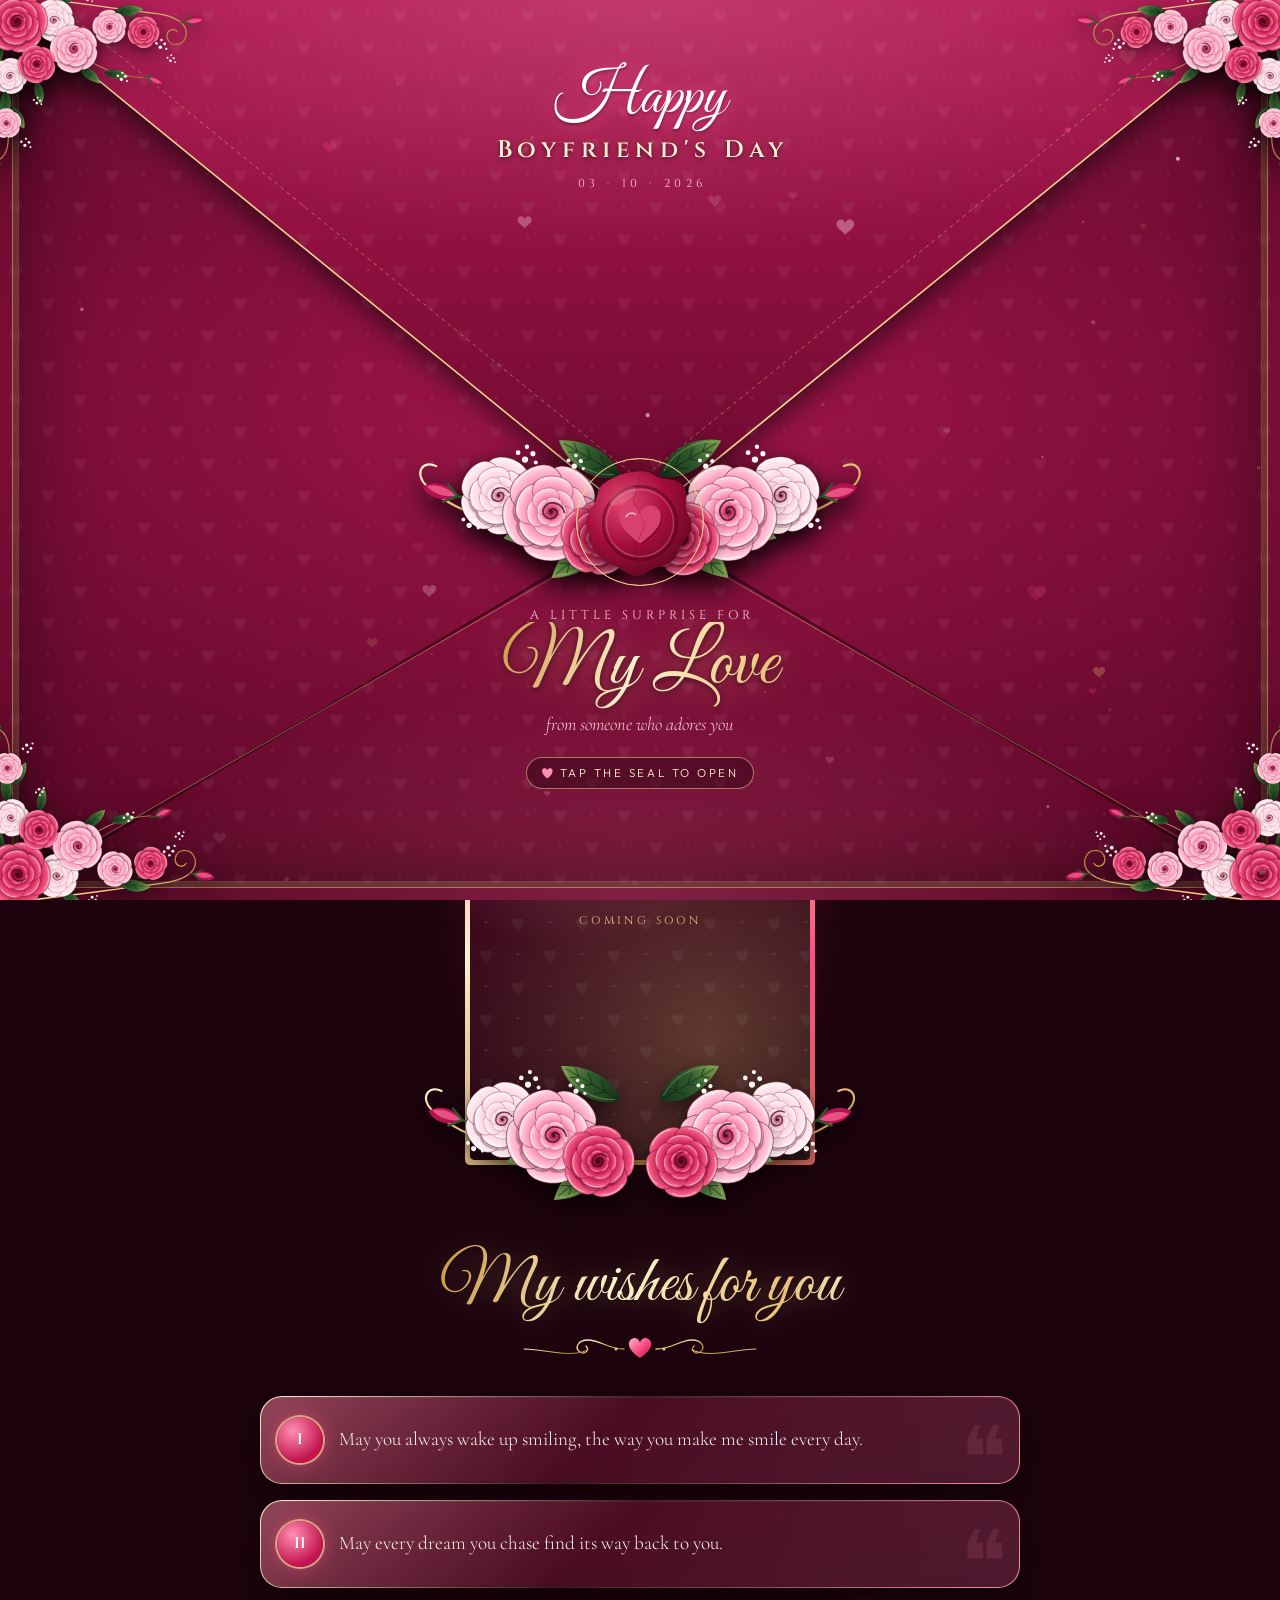
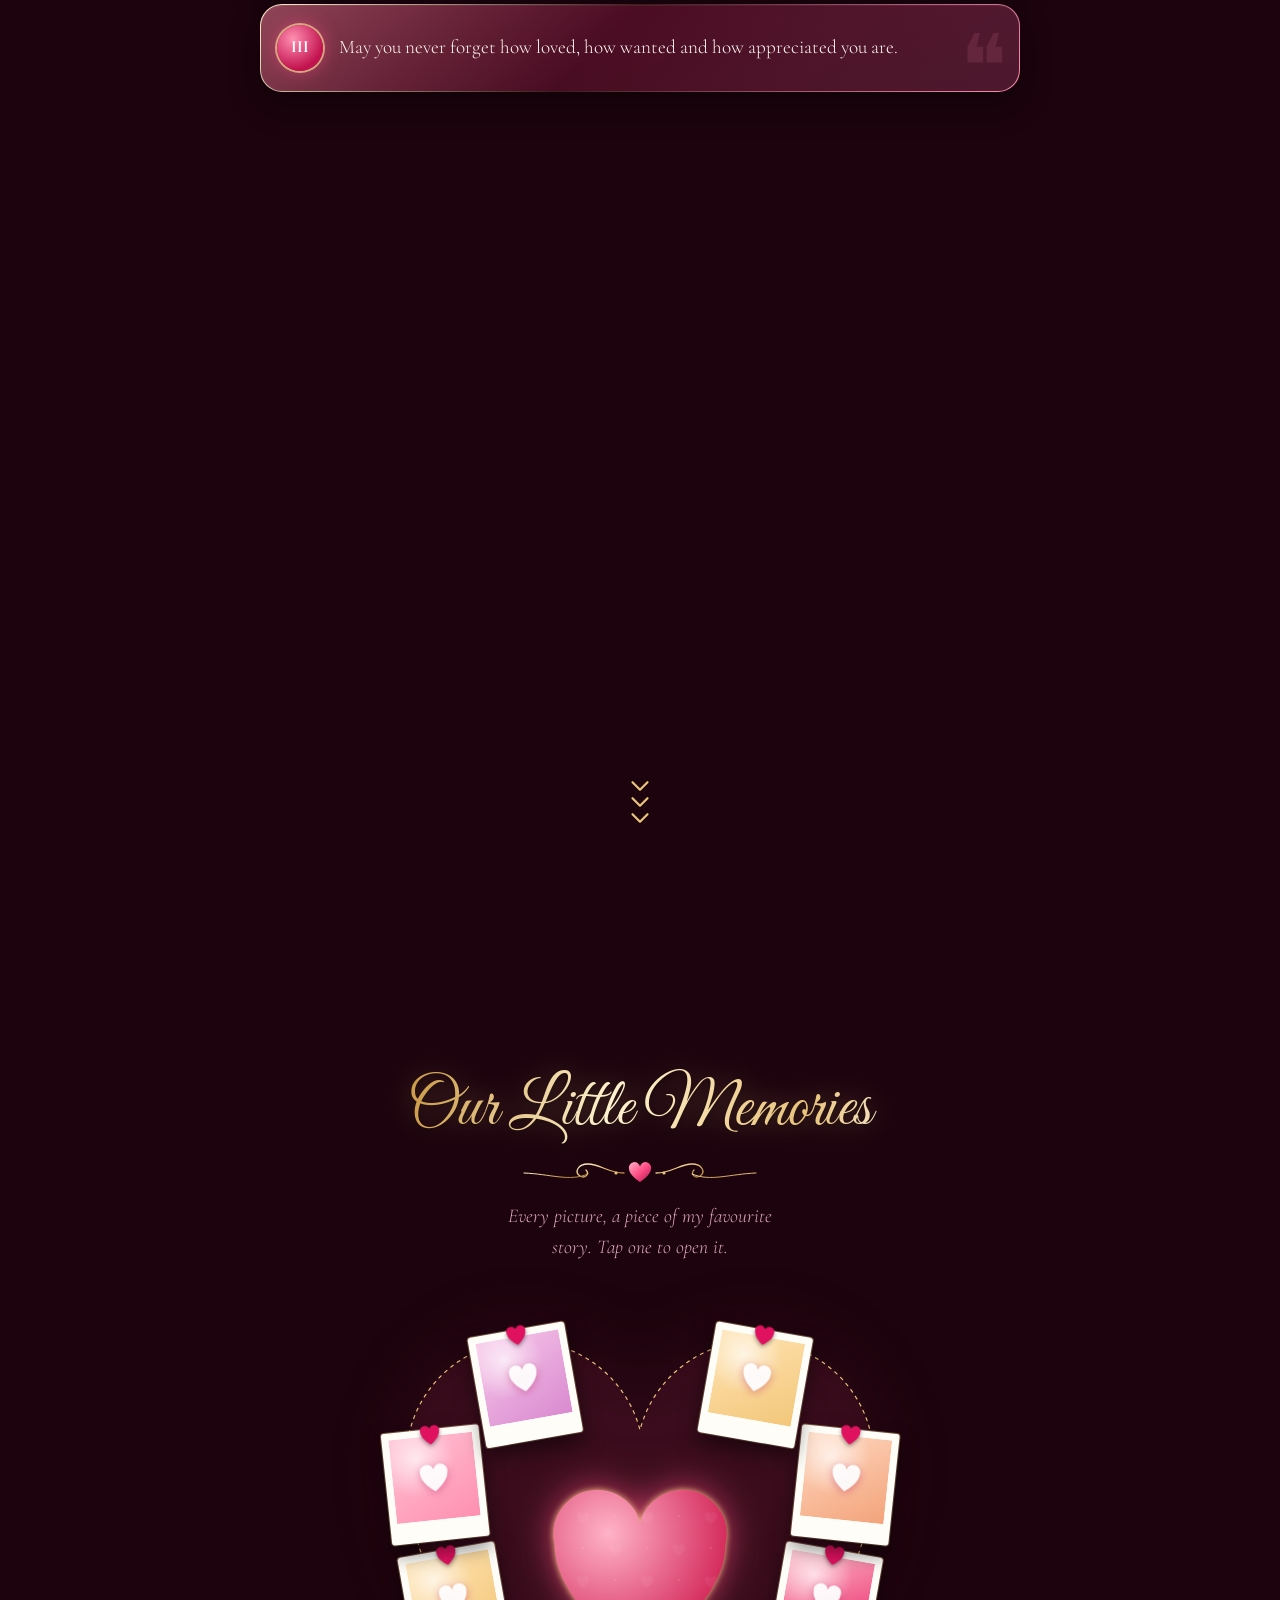
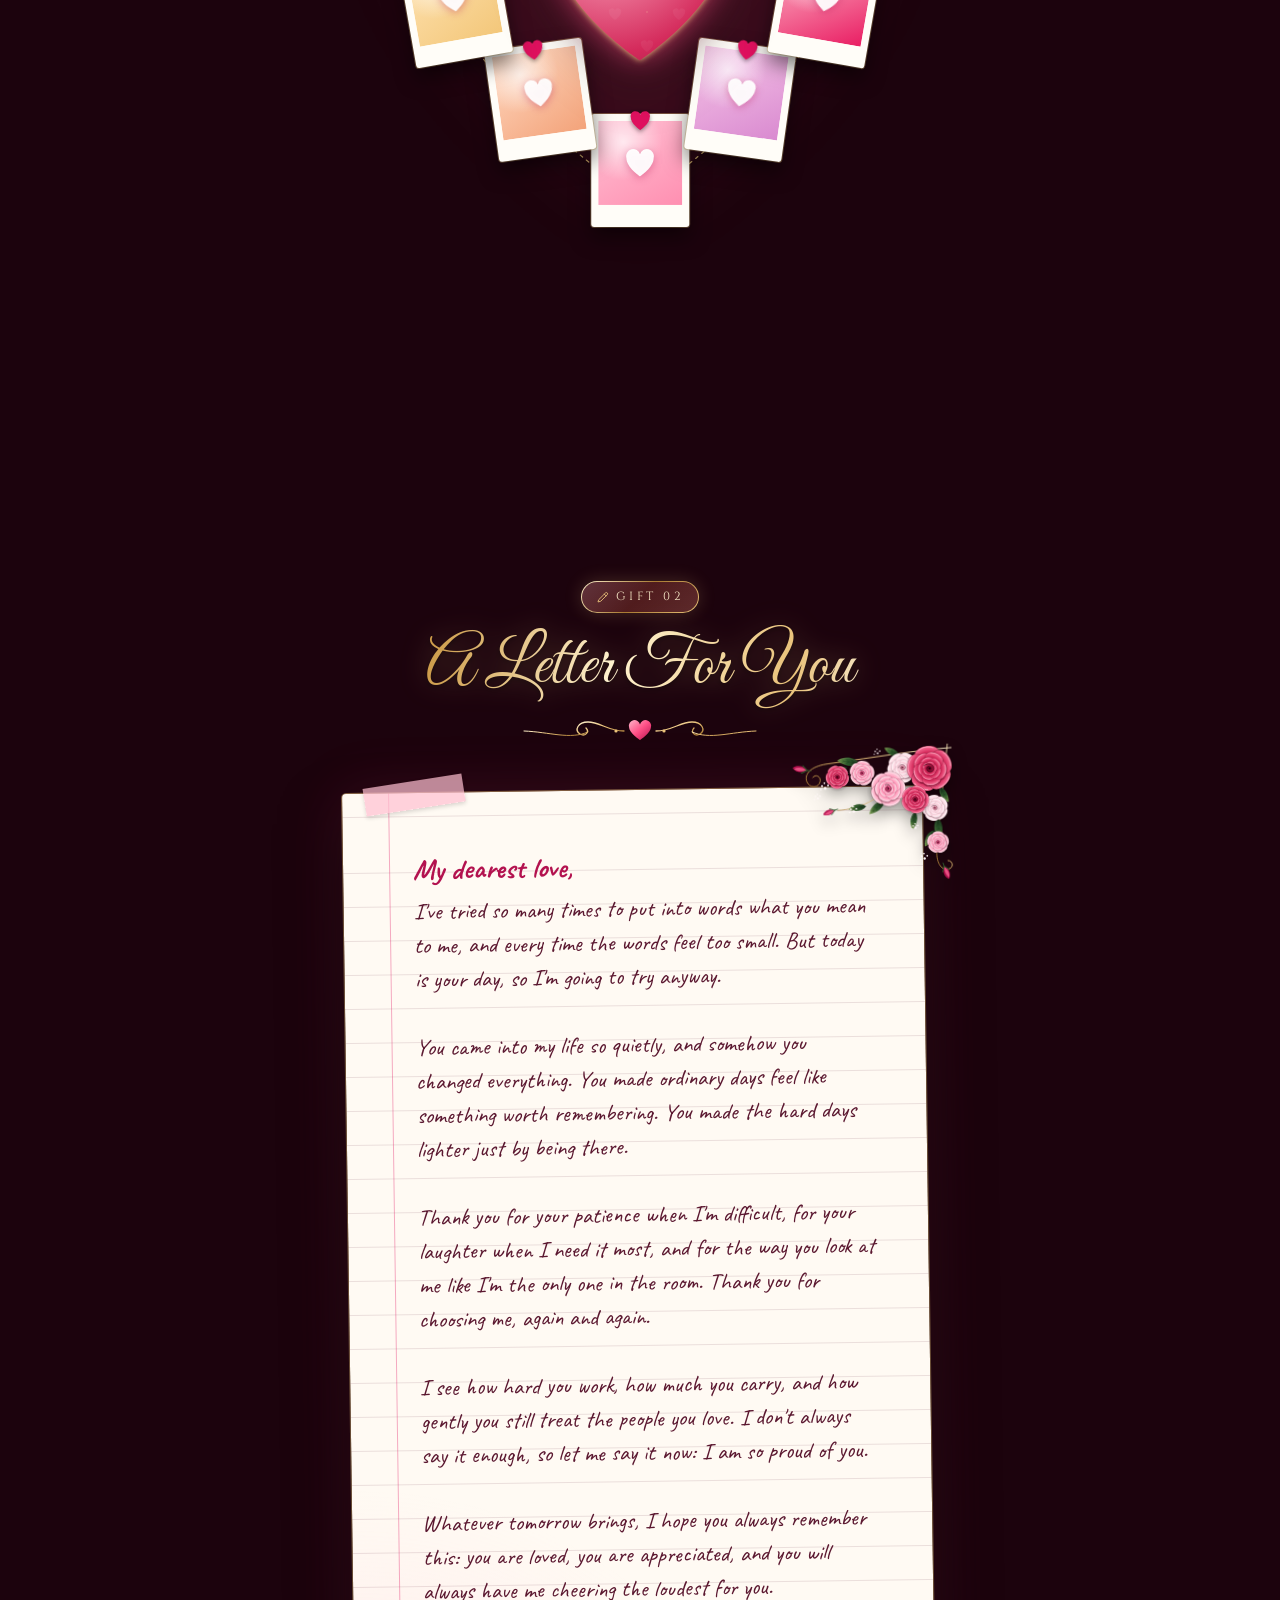
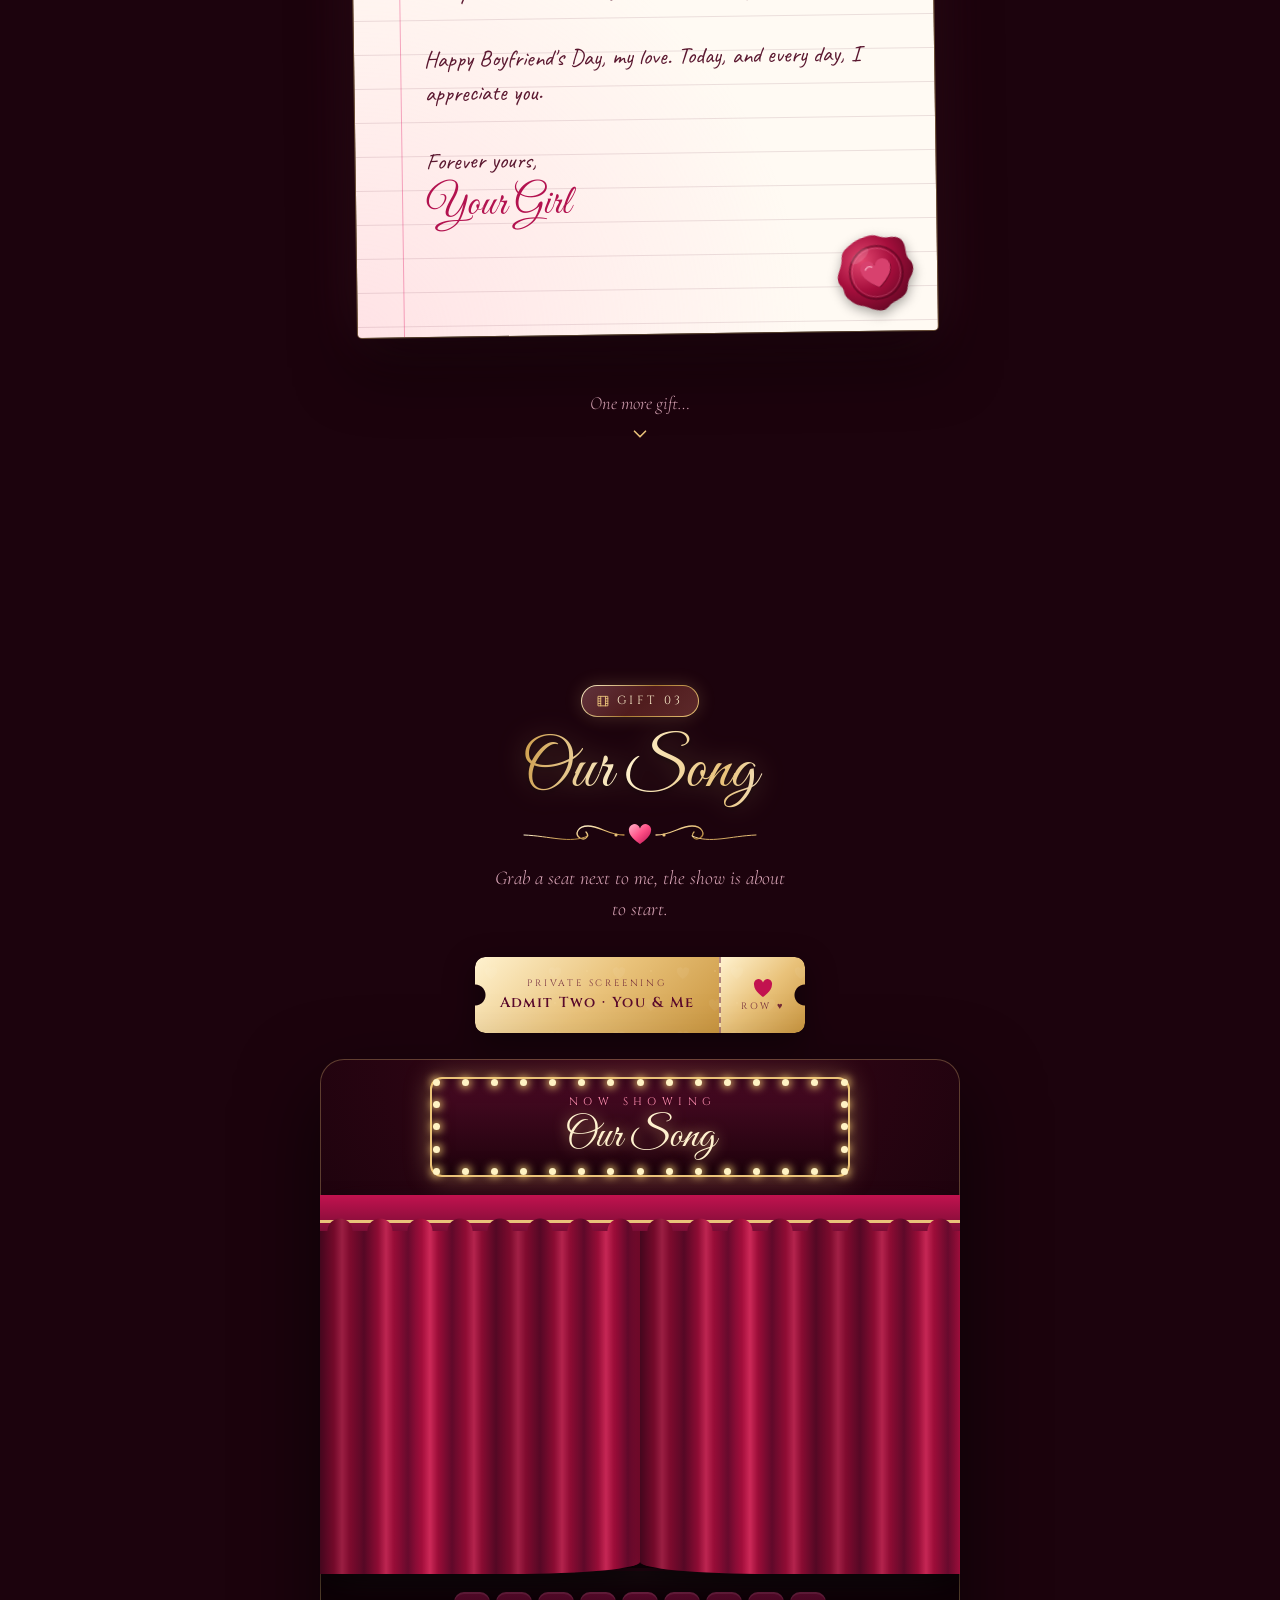
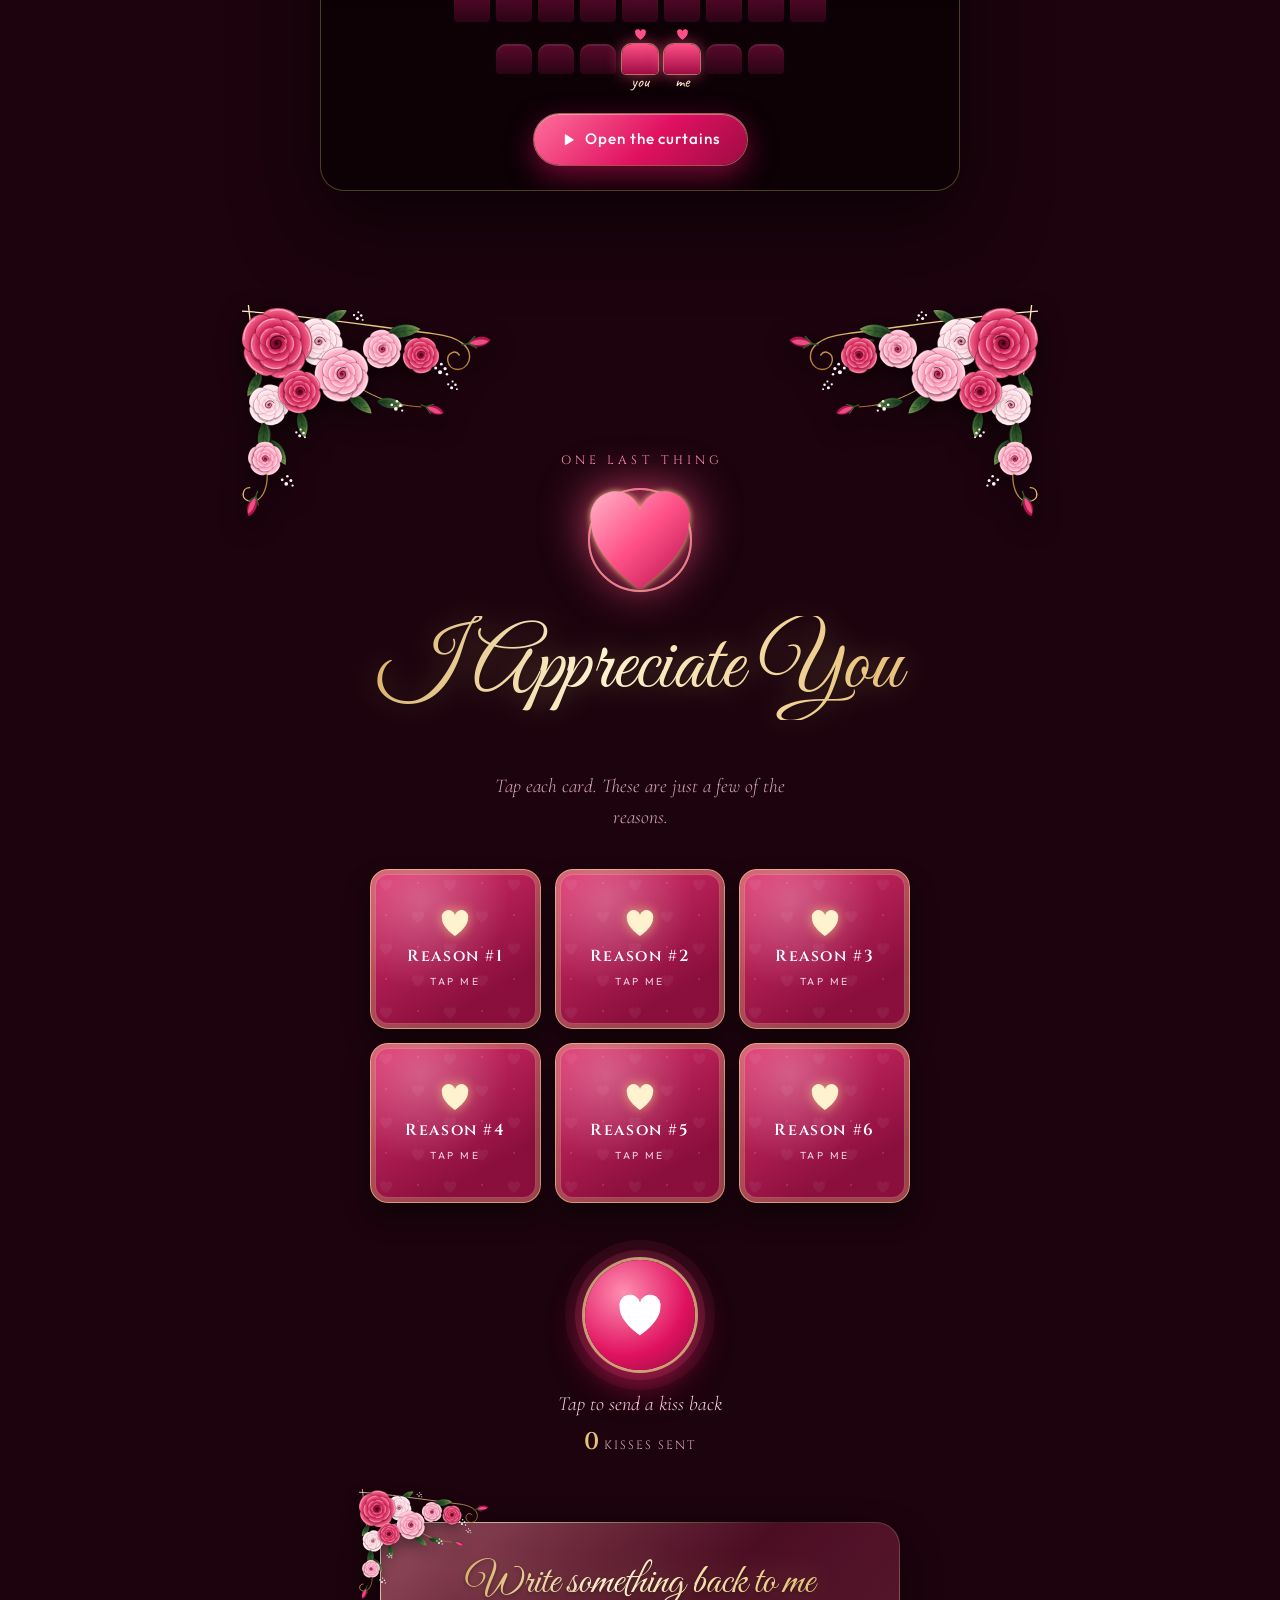
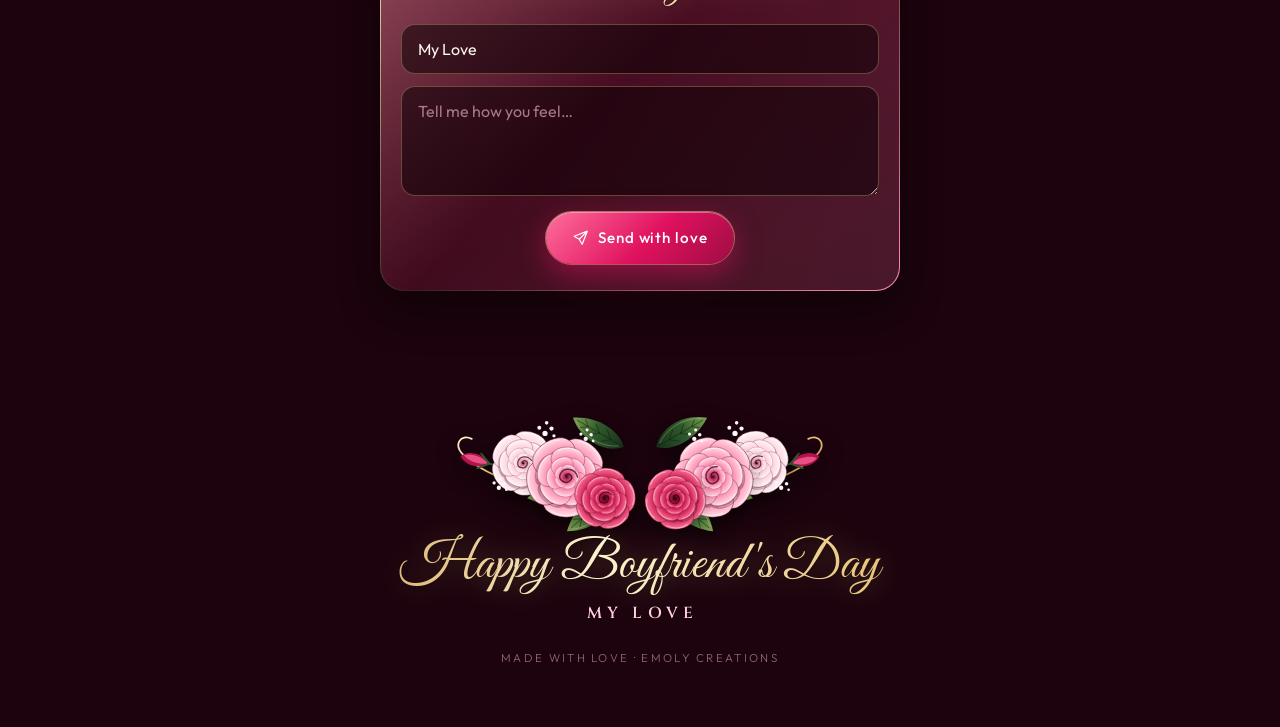
==== commit 4af17e29: "Full-screen envelope opener and richer romantic styling The whole screen is now the envelope: rose-v" ====
--- a/index.html
+++ b/index.html
@@ -5,131 +5,309 @@
 <meta name="viewport" content="width=device-width, initial-scale=1, viewport-fit=cover">
 <title>Happy Boyfriend's Day</title>
 <meta name="description" content="A little surprise, made just for you.">
-<meta name="theme-color" content="#1a0913">
+<meta name="theme-color" content="#3a0619">
 <meta property="og:type" content="website">
 <meta property="og:title" content="Happy Boyfriend's Day ♥">
 <meta property="og:description" content="A little surprise, made just for you. Open it.">
-<link rel="icon" href="data:image/svg+xml,%3Csvg xmlns='http://www.w3.org/2000/svg' viewBox='0 0 32 32'%3E%3Cpath d='M16 29S3 20.5 3 11.5A6.5 6.5 0 0 1 16 8a6.5 6.5 0 0 1 13 3.5C29 20.5 16 29 16 29Z' fill='%23ff5c8d'/%3E%3C/svg%3E">
+<link rel="icon" href="data:image/svg+xml,%3Csvg xmlns='http://www.w3.org/2000/svg' viewBox='0 0 32 32'%3E%3Cpath d='M16 29S3 20.5 3 11.5A6.5 6.5 0 0 1 16 8a6.5 6.5 0 0 1 13 3.5C29 20.5 16 29 16 29Z' fill='%23e91e63'/%3E%3C/svg%3E">
 <link rel="preconnect" href="https://fonts.googleapis.com">
 <link rel="preconnect" href="https://fonts.gstatic.com" crossorigin>
-<link rel="stylesheet" href="https://fonts.googleapis.com/css2?family=Caveat:wght@500;700&family=Cormorant+Garamond:ital,wght@0,500;0,600;1,500&family=Great+Vibes&family=Outfit:wght@300;400;500;600&display=swap">
-<link rel="stylesheet" href="css/style.css">
+<link rel="stylesheet" href="https://fonts.googleapis.com/css2?family=Caveat:wght@500;700&family=Cinzel:wght@500;600&family=Cormorant+Garamond:ital,wght@0,500;0,600;1,500&family=Great+Vibes&family=Outfit:wght@300;400;500;600&display=swap">
+<link rel="stylesheet" href="css/style.css?v=2">
 </head>
 <body class="locked">
 
-<!-- ============ SVG sprite ============ -->
+<!-- ============ SVG sprite: roses, bouquets, ornaments, icons ============ -->
 <svg class="sprite" aria-hidden="true" focusable="false">
   <defs>
     <linearGradient id="gRose" x1="0" y1="0" x2="1" y2="1">
       <stop offset="0" stop-color="#ffb3c8"/>
-      <stop offset=".5" stop-color="#ff5c8d"/>
-      <stop offset="1" stop-color="#c2185b"/>
+      <stop offset=".5" stop-color="#ff4f86"/>
+      <stop offset="1" stop-color="#b3124f"/>
     </linearGradient>
     <linearGradient id="gGold" x1="0" y1="0" x2="1" y2="1">
-      <stop offset="0" stop-color="#fff0c9"/>
-      <stop offset=".5" stop-color="#f3c77a"/>
-      <stop offset="1" stop-color="#b8863b"/>
+      <stop offset="0" stop-color="#fff2cf"/>
+      <stop offset=".45" stop-color="#e9c27a"/>
+      <stop offset="1" stop-color="#a87a32"/>
     </linearGradient>
-    <radialGradient id="gWax" cx=".38" cy=".32" r=".75">
-      <stop offset="0" stop-color="#ff7aa2"/>
-      <stop offset=".55" stop-color="#d81b60"/>
-      <stop offset="1" stop-color="#7a0c35"/>
+    <radialGradient id="gWax" cx=".36" cy=".3" r=".8">
+      <stop offset="0" stop-color="#e2466f"/>
+      <stop offset=".5" stop-color="#a50e3c"/>
+      <stop offset="1" stop-color="#5a0620"/>
     </radialGradient>
-    <clipPath id="clipHeart" clipPathUnits="objectBoundingBox">
-      <path d="M.5 .96C.5 .96 .03 .66 .03 .32A.24 .24 0 0 1 .5 .2A.24 .24 0 0 1 .97 .32C.97 .66 .5 .96 .5 .96Z"/>
-    </clipPath>
+    <!-- rose colours (userSpace so they follow each petal layer) -->
+    <radialGradient id="gRed" cx="0" cy="0" r="24" gradientUnits="userSpaceOnUse">
+      <stop offset="0" stop-color="#3d0214"/>
+      <stop offset=".35" stop-color="#8c0c33"/>
+      <stop offset=".72" stop-color="#d42a5b"/>
+      <stop offset="1" stop-color="#ff7ba0"/>
+    </radialGradient>
+    <radialGradient id="gPink" cx="0" cy="0" r="24" gradientUnits="userSpaceOnUse">
+      <stop offset="0" stop-color="#7d1238"/>
+      <stop offset=".35" stop-color="#d9477a"/>
+      <stop offset=".72" stop-color="#ff9dbc"/>
+      <stop offset="1" stop-color="#ffe1ea"/>
+    </radialGradient>
+    <radialGradient id="gBlush" cx="0" cy="0" r="24" gradientUnits="userSpaceOnUse">
+      <stop offset="0" stop-color="#a6405f"/>
+      <stop offset=".35" stop-color="#eea0b6"/>
+      <stop offset=".72" stop-color="#ffd8e3"/>
+      <stop offset="1" stop-color="#fff6f8"/>
+    </radialGradient>
+    <linearGradient id="gLeaf" x1="0" y1="0" x2="1" y2="0">
+      <stop offset="0" stop-color="#16301a"/>
+      <stop offset=".55" stop-color="#2f5a2c"/>
+      <stop offset="1" stop-color="#7fa152"/>
+    </linearGradient>
+    <radialGradient id="gShadow" cx=".5" cy=".5" r=".5">
+      <stop offset="0" stop-color="#000" stop-opacity=".5"/>
+      <stop offset="1" stop-color="#000" stop-opacity="0"/>
+    </radialGradient>
     <clipPath id="clipProgress"><rect id="progressRect" x="0" y="32" width="32" height="32"/></clipPath>
+
+    <!-- Rose -->
+    <g id="petal">
+      <path d="M0 -2C-11 -3 -17 -13 -11 -20C-6 -25 6 -25 11 -20C17 -13 11 -3 0 -2Z" stroke="#4a0418" stroke-width=".45" stroke-opacity=".55"/>
+      <path d="M-8 -20.5C-3 -23.5 3 -23.5 8 -20.5" fill="none" stroke="#fff" stroke-width=".8" opacity=".45"/>
+    </g>
+    <g id="petalRing">
+      <use href="#petal"/><use href="#petal" transform="rotate(72)"/><use href="#petal" transform="rotate(144)"/>
+      <use href="#petal" transform="rotate(216)"/><use href="#petal" transform="rotate(288)"/>
+    </g>
+    <g id="rose">
+      <circle cx="2" cy="4" r="26" fill="url(#gShadow)"/>
+      <use href="#petalRing"/>
+      <use href="#petalRing" transform="translate(0 1.4) rotate(36) scale(.76)" fill="#2a0010" opacity=".3"/>
+      <use href="#petalRing" transform="rotate(36) scale(.74)"/>
+      <use href="#petalRing" transform="rotate(10) scale(.5)"/>
+      <use href="#petalRing" transform="rotate(50) scale(.3)"/>
+      <path d="M-1 0C-1 -3 3 -3 3 0C3 4 -3 5 -4 1C-5 -4 1 -7 5 -4" fill="none" stroke="#2a0010" stroke-width=".9" stroke-linecap="round" opacity=".7"/>
+    </g>
+    <g id="bud">
+      <path d="M0 0C-6 -5 -5 -15 0 -19C5 -15 6 -5 0 0Z" fill="#b3124f"/>
+      <path d="M0 0C-3 -6 -2 -13 1 -17C4 -12 3 -5 0 0Z" fill="#ff6b98" opacity=".7"/>
+      <path d="M0 1L-5 -6M0 1L5 -6M0 1V6" fill="none" stroke="#2f5a2c" stroke-width="1.3" stroke-linecap="round"/>
+    </g>
+    <g id="leaf">
+      <path d="M0 0C8 -9 24 -10 36 0C24 8 8 8 0 0Z" fill="url(#gLeaf)"/>
+      <path d="M1 0H33M9 0L14 -4M17 0L22 -4M25 0L29 -3M9 0L14 4M17 0L22 4M25 0L29 3" fill="none" stroke="#0e1f10" stroke-width=".5" opacity=".6"/>
+      <path d="M3 -1C12 -7 24 -7 33 -1" fill="none" stroke="#c9e09a" stroke-width=".5" opacity=".35"/>
+    </g>
+    <g id="breath" fill="#fff6f8">
+      <circle r="1.6"/><circle cx="4" cy="-3" r="1.3"/><circle cx="-3.5" cy="-3.5" r="1.2"/><circle cx="1" cy="-6.5" r="1.1"/><circle cx="5.5" cy="1.5" r="1"/>
+    </g>
+
+    <!-- Posy (sits on the envelope flap tip) -->
+    <symbol id="posy" viewBox="-140 -70 280 140" overflow="visible">
+      <g fill="none" stroke="url(#gGold)" stroke-linecap="round" stroke-width="1.3">
+        <path d="M-40 10C-80 20 -110 10 -130 -8C-138 -16 -132 -24 -124 -20"/>
+        <path d="M40 10C80 20 110 10 130 -8C138 -16 132 -24 124 -20"/>
+      </g>
+      <use href="#leaf" transform="translate(-24 8) rotate(165) scale(1.7)"/>
+      <use href="#leaf" transform="translate(24 8) rotate(15) scale(1.7)"/>
+      <use href="#leaf" transform="translate(-18 18) rotate(140) scale(1.3)"/>
+      <use href="#leaf" transform="translate(18 18) rotate(40) scale(1.3)"/>
+      <use href="#leaf" transform="translate(-12 -14) rotate(-150) scale(1.2)"/>
+      <use href="#leaf" transform="translate(12 -14) rotate(-30) scale(1.2)"/>
+      <use href="#bud" transform="translate(-112 -2) rotate(-75) scale(1.1)"/>
+      <use href="#bud" transform="translate(112 -2) rotate(75) scale(1.1)"/>
+      <use href="#rose" fill="url(#gBlush)" transform="translate(-86 -2) rotate(20) scale(1)"/>
+      <use href="#rose" fill="url(#gBlush)" transform="translate(86 -2) rotate(-10) scale(1)"/>
+      <use href="#rose" fill="url(#gPink)" transform="translate(-54 8) rotate(40) scale(1.25)"/>
+      <use href="#rose" fill="url(#gPink)" transform="translate(54 8) rotate(-30) scale(1.25)"/>
+      <use href="#rose" fill="url(#gRed)" transform="translate(-26 24) rotate(10) scale(.95)"/>
+      <use href="#rose" fill="url(#gRed)" transform="translate(26 24) rotate(-40) scale(.95)"/>
+      <use href="#breath" transform="translate(-70 -24) scale(1.2)"/><use href="#breath" transform="translate(70 -24) scale(1.2)"/>
+      <use href="#breath" transform="translate(-104 16)"/><use href="#breath" transform="translate(104 16)"/>
+      <use href="#breath" transform="translate(-40 -20)"/><use href="#breath" transform="translate(40 -20)"/>
+    </symbol>
+
+    <!-- Corner rose spray -->
+    <symbol id="roseCorner" viewBox="0 0 260 220" overflow="visible">
+      <g fill="none" stroke="url(#gGold)" stroke-linecap="round">
+        <path d="M-6 6C60 10 120 20 200 30C226 33 240 44 236 58C232 70 216 70 214 58C213 50 222 46 226 52" stroke-width="1.5"/>
+        <path d="M6 -6C12 50 20 110 26 170C28 192 20 206 8 204C-2 202 0 190 8 190" stroke-width="1.4"/>
+        <path d="M90 60C120 90 150 104 186 106" stroke-width="1"/>
+      </g>
+      <use href="#leaf" transform="translate(150 30) rotate(-8)"/>
+      <use href="#leaf" transform="translate(170 36) rotate(30) scale(.9)"/>
+      <use href="#leaf" transform="translate(24 120) rotate(95)"/>
+      <use href="#leaf" transform="translate(30 140) rotate(60) scale(.85)"/>
+      <use href="#leaf" transform="translate(110 92) rotate(40) scale(.9)"/>
+      <use href="#leaf" transform="translate(84 20) rotate(-30) scale(.8)"/>
+      <use href="#leaf" transform="translate(20 70) rotate(120) scale(.8)"/>
+      <use href="#leaf" transform="translate(140 100) rotate(10) scale(.8)"/>
+      <use href="#leaf" transform="translate(60 110) rotate(80) scale(.8)"/>
+      <use href="#rose" fill="url(#gBlush)" transform="translate(80 38) rotate(40) scale(1.05)"/>
+      <use href="#rose" fill="url(#gPink)" transform="translate(146 46) rotate(-10) scale(.85)"/>
+      <use href="#rose" fill="url(#gBlush)" transform="translate(28 104) rotate(15) scale(.9)"/>
+      <use href="#rose" fill="url(#gRed)" transform="translate(36 40) rotate(10) scale(1.55)"/>
+      <use href="#rose" fill="url(#gPink)" transform="translate(104 72) rotate(-20) scale(1.2)"/>
+      <use href="#rose" fill="url(#gRed)" transform="translate(186 52) rotate(30) scale(.8)"/>
+      <use href="#rose" fill="url(#gRed)" transform="translate(60 90) rotate(50) scale(.95)"/>
+      <use href="#rose" fill="url(#gPink)" transform="translate(24 160) rotate(70) scale(.75)"/>
+      <use href="#breath" transform="translate(206 70) scale(1.3)"/>
+      <use href="#breath" transform="translate(218 86)"/>
+      <use href="#breath" transform="translate(46 186) scale(1.2)"/>
+      <use href="#breath" transform="translate(160 108) scale(1.2)"/>
+      <use href="#breath" transform="translate(120 14)"/>
+      <use href="#breath" transform="translate(60 136)"/>
+      <use href="#bud" transform="translate(236 40) rotate(80) scale(1.2)"/>
+      <use href="#bud" transform="translate(14 200) rotate(200) scale(1.1)"/>
+      <use href="#bud" transform="translate(192 106) rotate(110)"/>
+    </symbol>
+
+    <!-- Gold flourish divider -->
+    <symbol id="flourish" viewBox="0 0 240 30" overflow="visible">
+      <g fill="none" stroke="url(#gGold)" stroke-linecap="round">
+        <path d="M104 15C88 15 80 6 68 6C58 6 54 14 60 18C65 21 70 16 66 12" stroke-width="1.3"/>
+        <path d="M68 16C50 24 30 16 4 15" stroke-width="1"/>
+        <path d="M136 15C152 15 160 6 172 6C182 6 186 14 180 18C175 21 170 16 174 12" stroke-width="1.3"/>
+        <path d="M172 16C190 24 210 16 236 15" stroke-width="1"/>
+      </g>
+      <path d="M120 24S109 17 109 11A5 5 0 0 1 120 8.5A5 5 0 0 1 131 11C131 17 120 24 120 24Z" fill="url(#gRose)"/>
+      <circle cx="96" cy="15" r="1.6" fill="#e9c27a"/><circle cx="144" cy="15" r="1.6" fill="#e9c27a"/>
+    </symbol>
+
+    <symbol id="i-heart" viewBox="0 0 32 32"><path d="M16 29S3 20.5 3 11.5A6.5 6.5 0 0 1 16 8a6.5 6.5 0 0 1 13 3.5C29 20.5 16 29 16 29Z"/></symbol>
+    <symbol id="i-gift" viewBox="0 0 24 24"><path fill="none" stroke="currentColor" stroke-width="1.6" stroke-linecap="round" stroke-linejoin="round" d="M3 9h18v4H3zM5 13v8h14v-8M12 9v12M12 9S10.5 4 8 4a2.5 2.5 0 0 0 0 5M12 9s1.5-5 4-5a2.5 2.5 0 0 1 0 5"/></symbol>
+    <symbol id="i-down" viewBox="0 0 24 24"><path fill="none" stroke="currentColor" stroke-width="1.8" stroke-linecap="round" stroke-linejoin="round" d="M6 9l6 6 6-6"/></symbol>
+    <symbol id="i-sound" viewBox="0 0 24 24"><path fill="none" stroke="currentColor" stroke-width="1.7" stroke-linecap="round" stroke-linejoin="round" d="M4 9v6h4l5 4V5L8 9zM16.5 8.5a5 5 0 0 1 0 7M19 6a8.5 8.5 0 0 1 0 12"/></symbol>
+    <symbol id="i-mute" viewBox="0 0 24 24"><path fill="none" stroke="currentColor" stroke-width="1.7" stroke-linecap="round" stroke-linejoin="round" d="M4 9v6h4l5 4V5L8 9zM17 9l5 6M22 9l-5 6"/></symbol>
+    <symbol id="i-play" viewBox="0 0 24 24"><path fill="currentColor" d="M8 5.5v13a1 1 0 0 0 1.5.9l10-6.5a1 1 0 0 0 0-1.7l-10-6.5A1 1 0 0 0 8 5.5Z"/></symbol>
+    <symbol id="i-close" viewBox="0 0 24 24"><path fill="none" stroke="currentColor" stroke-width="2" stroke-linecap="round" d="M6 6l12 12M18 6L6 18"/></symbol>
+    <symbol id="i-send" viewBox="0 0 24 24"><path fill="none" stroke="currentColor" stroke-width="1.7" stroke-linecap="round" stroke-linejoin="round" d="M21 3L10 14M21 3l-7 18-4-7-7-4z"/></symbol>
+    <symbol id="i-camera" viewBox="0 0 24 24"><path fill="none" stroke="currentColor" stroke-width="1.5" stroke-linecap="round" stroke-linejoin="round" d="M4 8h3l2-3h6l2 3h3v11H4zM12 17a4 4 0 1 0 0-8 4 4 0 0 0 0 8z"/></symbol>
+    <symbol id="i-film" viewBox="0 0 24 24"><path fill="none" stroke="currentColor" stroke-width="1.5" stroke-linecap="round" stroke-linejoin="round" d="M4 4h16v16H4zM8 4v16M16 4v16M4 8h4M4 12h4M4 16h4M16 8h4M16 12h4M16 16h4"/></symbol>
+    <symbol id="i-pen" viewBox="0 0 24 24"><path fill="none" stroke="currentColor" stroke-width="1.5" stroke-linecap="round" stroke-linejoin="round" d="M4 20l4-1L19 8a2.1 2.1 0 0 0-3-3L5 16zM14 7l3 3"/></symbol>
+
+    <!-- Wax seal -->
+    <symbol id="waxSeal" viewBox="0 0 100 100">
+      <path d="M50 3C60 2 64 9 72 10S89 11 92 20 90 36 95 44 98 60 91 67 87 83 77 88 64 91 56 97 40 99 31 93 17 89 9 78 7 66 2 58 1 44 7 34 8 19 20 12 38 4 50 3Z" fill="url(#gWax)"/>
+      <circle cx="50" cy="51" r="34" fill="none" stroke="#3d0214" stroke-opacity=".45" stroke-width="2.5"/>
+      <circle cx="50" cy="51" r="31" fill="none" stroke="#ff9fbc" stroke-opacity=".35" stroke-width="1"/>
+      <g transform="translate(50 52)">
+        <path d="M0 18S-19 6 -19 -5A9.5 9.5 0 0 1 0 -10A9.5 9.5 0 0 1 19 -5C19 6 0 18 0 18Z" fill="#6e0726" transform="translate(.8 1.2)"/>
+        <path d="M0 18S-19 6 -19 -5A9.5 9.5 0 0 1 0 -10A9.5 9.5 0 0 1 19 -5C19 6 0 18 0 18Z" fill="#d8416e"/>
+        <path d="M-13 -7A6 6 0 0 1 -4 -9" fill="none" stroke="#ffc2d4" stroke-width="1.6" stroke-linecap="round" opacity=".8"/>
+      </g>
+      <ellipse cx="34" cy="26" rx="14" ry="6" fill="#fff" opacity=".13" transform="rotate(-30 34 26)"/>
+    </symbol>
   </defs>
-  <symbol id="i-heart" viewBox="0 0 32 32"><path d="M16 29S3 20.5 3 11.5A6.5 6.5 0 0 1 16 8a6.5 6.5 0 0 1 13 3.5C29 20.5 16 29 16 29Z"/></symbol>
-  <symbol id="i-gift" viewBox="0 0 24 24"><path fill="none" stroke="currentColor" stroke-width="1.6" stroke-linecap="round" stroke-linejoin="round" d="M3 9h18v4H3zM5 13v8h14v-8M12 9v12M12 9S10.5 4 8 4a2.5 2.5 0 0 0 0 5M12 9s1.5-5 4-5a2.5 2.5 0 0 1 0 5"/></symbol>
-  <symbol id="i-down" viewBox="0 0 24 24"><path fill="none" stroke="currentColor" stroke-width="1.8" stroke-linecap="round" stroke-linejoin="round" d="M6 9l6 6 6-6"/></symbol>
-  <symbol id="i-sound" viewBox="0 0 24 24"><path fill="none" stroke="currentColor" stroke-width="1.7" stroke-linecap="round" stroke-linejoin="round" d="M4 9v6h4l5 4V5L8 9zM16.5 8.5a5 5 0 0 1 0 7M19 6a8.5 8.5 0 0 1 0 12"/></symbol>
-  <symbol id="i-mute" viewBox="0 0 24 24"><path fill="none" stroke="currentColor" stroke-width="1.7" stroke-linecap="round" stroke-linejoin="round" d="M4 9v6h4l5 4V5L8 9zM17 9l5 6M22 9l-5 6"/></symbol>
-  <symbol id="i-play" viewBox="0 0 24 24"><path fill="currentColor" d="M8 5.5v13a1 1 0 0 0 1.5.9l10-6.5a1 1 0 0 0 0-1.7l-10-6.5A1 1 0 0 0 8 5.5Z"/></symbol>
-  <symbol id="i-close" viewBox="0 0 24 24"><path fill="none" stroke="currentColor" stroke-width="2" stroke-linecap="round" d="M6 6l12 12M18 6L6 18"/></symbol>
-  <symbol id="i-send" viewBox="0 0 24 24"><path fill="none" stroke="currentColor" stroke-width="1.7" stroke-linecap="round" stroke-linejoin="round" d="M21 3L10 14M21 3l-7 18-4-7-7-4z"/></symbol>
-  <symbol id="i-camera" viewBox="0 0 24 24"><path fill="none" stroke="currentColor" stroke-width="1.5" stroke-linecap="round" stroke-linejoin="round" d="M4 8h3l2-3h6l2 3h3v11H4zM12 17a4 4 0 1 0 0-8 4 4 0 0 0 0 8z"/></symbol>
-  <symbol id="i-film" viewBox="0 0 24 24"><path fill="none" stroke="currentColor" stroke-width="1.5" stroke-linecap="round" stroke-linejoin="round" d="M4 4h16v16H4zM8 4v16M16 4v16M4 8h4M4 12h4M4 16h4M16 8h4M16 12h4M16 16h4"/></symbol>
 </svg>
 
-<!-- Floating hearts on the whole page -->
+<!-- Floating hearts, rose petals & sparkles -->
 <canvas id="ambient" aria-hidden="true"></canvas>
 
-<!-- ============ OPENING: envelope ============ -->
-<div id="opener" class="opener">
-  <div class="opener__glow" aria-hidden="true"></div>
-  <div class="stars" aria-hidden="true"></div>
-
-  <p class="opener__date" data-f="date"></p>
-
-  <div class="envelope" id="envelope">
-    <div class="envelope__back"></div>
-    <div class="envelope__letter" id="envelopeLetter">
-      <p class="envelope__letter-title" data-f="pageTitle"></p>
-      <div class="envelope__typed" id="typed" aria-live="polite"></div>
-      <button class="btn btn--glow envelope__go" id="openGifts" type="button">
-        <svg><use href="#i-gift"/></svg><span data-f="openButton"></span>
-      </button>
-    </div>
-    <div class="envelope__front">
-      <p class="envelope__to" data-f="envelopeTo"></p>
-      <p class="envelope__from" data-f="envelopeFrom"></p>
-    </div>
-    <div class="envelope__flap"></div>
-    <button class="seal" id="seal" type="button" aria-label="Open the envelope">
-      <span class="seal__ring"></span>
-      <svg class="seal__wax" viewBox="0 0 100 100" aria-hidden="true">
-        <path d="M50 4C60 3 64 10 72 11S88 12 91 21 89 36 94 44 97 60 90 67 86 82 77 87 64 90 56 96 40 98 32 92 18 88 10 78 8 66 3 58 2 44 8 34 9 20 20 13 38 5 50 4Z" fill="url(#gWax)"/>
-        <circle cx="50" cy="51" r="33" fill="none" stroke="#ffc2d4" stroke-opacity=".4" stroke-width="1.5"/>
-        <use href="#i-heart" x="30" y="31" width="40" height="40" fill="#ffd6e2" fill-opacity=".9"/>
-      </svg>
+<!-- ============ OPENING: full-page envelope ============ -->
+<div id="opener" class="env">
+  <div class="env__back"></div>
+  <div class="env__liner"></div>
+
+  <article class="env__card" id="envCard">
+    <svg class="env__card-rose env__card-rose--tl" viewBox="0 0 260 220" aria-hidden="true"><use href="#roseCorner"/></svg>
+    <svg class="env__card-rose env__card-rose--br" viewBox="0 0 260 220" aria-hidden="true"><g transform="translate(260 220) scale(-1 -1)"><use href="#roseCorner" width="260" height="220"/></g></svg>
+    <p class="env__card-greeting" data-f="cardGreeting"></p>
+    <h2 class="env__card-title" data-f="pageTitle"></h2>
+    <svg class="flourish" viewBox="0 0 240 30" aria-hidden="true"><use href="#flourish"/></svg>
+    <div class="env__typed" id="typed" aria-live="polite"></div>
+    <button class="btn btn--glow env__go" id="openGifts" type="button">
+      <svg><use href="#i-gift"/></svg><span data-f="openButton"></span>
     </button>
+  </article>
+
+  <div class="env__pocket">
+    <svg class="env__folds" viewBox="0 0 100 100" preserveAspectRatio="none" aria-hidden="true">
+      <path d="M0 100L50 58L100 100" fill="none" stroke="#1c0209" stroke-opacity=".55" stroke-width="2.5" vector-effect="non-scaling-stroke"/>
+      <path d="M0 99.5L50 58.6L100 99.5" fill="none" stroke="#e9c27a" stroke-opacity=".45" stroke-width="1" vector-effect="non-scaling-stroke"/>
+    </svg>
+    <div class="env__frame" aria-hidden="true"></div>
+    <svg class="env__roses env__roses--bl" viewBox="0 0 260 220" aria-hidden="true"><g transform="translate(0 220) scale(1 -1)"><use href="#roseCorner" width="260" height="220"/></g></svg>
+    <svg class="env__roses env__roses--br" viewBox="0 0 260 220" aria-hidden="true"><g transform="translate(260 220) scale(-1 -1)"><use href="#roseCorner" width="260" height="220"/></g></svg>
+    <div class="env__address">
+      <p class="env__to" data-f="envelopeTo"></p>
+      <p class="env__name" data-f="hisName"></p>
+      <p class="env__from" data-f="envelopeFrom"></p>
+      <p class="env__hint"><svg><use href="#i-heart"/></svg><span data-f="envelopeHint"></span></p>
+    </div>
   </div>
 
-  <p class="opener__hint"><span data-f="envelopeHint"></span></p>
+  <div class="env__flap" id="flap">
+    <div class="env__flap-face"></div>
+    <svg class="env__flap-edge" viewBox="0 0 100 100" preserveAspectRatio="none" aria-hidden="true">
+      <path d="M0 0L50 100L100 0" fill="none" stroke="#f3d48f" stroke-width="1.6" vector-effect="non-scaling-stroke"/>
+      <path d="M4 0L50 92L96 0" fill="none" stroke="#e9c27a" stroke-opacity=".5" stroke-width="1" stroke-dasharray="4 4" vector-effect="non-scaling-stroke"/>
+    </svg>
+    <svg class="env__corner env__corner--tl" viewBox="0 0 260 220" aria-hidden="true"><use href="#roseCorner"/></svg>
+    <svg class="env__corner env__corner--tr" viewBox="0 0 260 220" aria-hidden="true"><g transform="translate(260 0) scale(-1 1)"><use href="#roseCorner" width="260" height="220"/></g></svg>
+    <div class="env__flap-text">
+      <p class="env__flap-kicker">Happy</p>
+      <p class="env__flap-title">Boyfriend's Day</p>
+      <p class="env__flap-date" data-f="date"></p>
+    </div>
+    <svg class="env__posy" viewBox="-140 -70 280 140" aria-hidden="true"><use href="#posy" x="-140" y="-70" width="280" height="140"/></svg>
+  </div>
+
+  <button class="seal" id="seal" type="button" aria-label="Open the envelope">
+    <span class="seal__ring"></span><span class="seal__ring seal__ring--2"></span>
+    <span class="seal__half seal__half--l"><svg viewBox="0 0 100 100"><use href="#waxSeal"/></svg></span>
+    <span class="seal__half seal__half--r"><svg viewBox="0 0 100 100"><use href="#waxSeal"/></svg></span>
+  </button>
+
+  <div class="env__dim" aria-hidden="true"></div>
 </div>
 
 <main id="main">
 
   <!-- ============ HERO + WISHES ============ -->
   <section class="hero" id="hero">
-    <div class="hero__rays" aria-hidden="true"></div>
+    <div class="fairy" id="fairy" aria-hidden="true"></div>
+    <svg class="corner-rose corner-rose--tl" viewBox="0 0 260 220" aria-hidden="true"><use href="#roseCorner"/></svg>
+    <svg class="corner-rose corner-rose--tr" viewBox="0 0 260 220" aria-hidden="true"><g transform="translate(260 0) scale(-1 1)"><use href="#roseCorner" width="260" height="220"/></g></svg>
+    <div class="hero__halo" aria-hidden="true"></div>
+
     <p class="kicker reveal" data-f="heroKicker"></p>
-    <h1 class="hero__title reveal">
-      <span class="script" data-f="heroTitle"></span>
-      <span class="hero__name shine" data-f="hisName"></span>
+    <h1 class="hero__title">
+      <span class="hero__happy reveal">Happy</span>
+      <span class="hero__day reveal" style="--rd:.15s">Boyfriend's Day</span>
+      <span class="hero__name gold-script reveal" style="--rd:.3s" data-f="hisName"></span>
     </h1>
-    <p class="hero__date reveal"><span class="line"></span><span data-f="date"></span><span class="line"></span></p>
+    <svg class="flourish reveal" style="--rd:.45s" viewBox="0 0 240 30" aria-hidden="true"><use href="#flourish"/></svg>
+    <p class="hero__date reveal" style="--rd:.55s" data-f="date"></p>
 
     <div class="video-frame reveal" id="videoFrame">
       <div class="video-frame__inner" id="videoBox"></div>
       <button class="video-frame__sound" id="videoSound" type="button" aria-label="Turn sound on" hidden>
         <svg><use href="#i-mute"/></svg>
       </button>
+      <svg class="video-frame__posy" viewBox="-140 -70 280 140" aria-hidden="true"><use href="#posy" x="-140" y="-70" width="280" height="140"/></svg>
       <span class="video-frame__heart video-frame__heart--a" aria-hidden="true"><svg><use href="#i-heart"/></svg></span>
       <span class="video-frame__heart video-frame__heart--b" aria-hidden="true"><svg><use href="#i-heart"/></svg></span>
     </div>
 
-    <h2 class="section-title reveal"><span class="script" data-f="wishesTitle"></span></h2>
+    <h2 class="section-title reveal"><span class="gold-script" data-f="wishesTitle"></span></h2>
+    <svg class="flourish reveal" viewBox="0 0 240 30" aria-hidden="true"><use href="#flourish"/></svg>
     <ol class="wishes" id="wishes"></ol>
   </section>
 
   <!-- ============ NUDGE ============ -->
   <section class="nudge" id="nudge">
     <div class="giftbox reveal" aria-hidden="true">
+      <div class="giftbox__glow"></div>
       <div class="giftbox__lid"><span class="giftbox__bow"></span></div>
       <div class="giftbox__body"></div>
-      <span class="giftbox__spark s1"></span><span class="giftbox__spark s2"></span><span class="giftbox__spark s3"></span>
-    </div>
-    <h2 class="nudge__title reveal script" data-f="scrollNudgeTitle"></h2>
+      <span class="giftbox__spark s1"></span><span class="giftbox__spark s2"></span><span class="giftbox__spark s3"></span><span class="giftbox__spark s4"></span>
+    </div>
+    <h2 class="nudge__title reveal gold-script" data-f="scrollNudgeTitle"></h2>
     <p class="nudge__text reveal" data-f="scrollNudge"></p>
-    <div class="scroll-cue" aria-hidden="true"><svg><use href="#i-down"/></svg><svg><use href="#i-down"/></svg></div>
+    <div class="scroll-cue" aria-hidden="true"><svg><use href="#i-down"/></svg><svg><use href="#i-down"/></svg><svg><use href="#i-down"/></svg></div>
   </section>
 
   <!-- ============ GIFT 1: MEMORIES ============ -->
   <section class="memories" id="memories">
     <p class="gift-label reveal"><svg><use href="#i-camera"/></svg><span data-f="memoriesLabel"></span></p>
-    <h2 class="section-title reveal"><span class="script" data-f="memoriesTitle"></span></h2>
+    <h2 class="section-title reveal"><span class="gold-script" data-f="memoriesTitle"></span></h2>
+    <svg class="flourish reveal" viewBox="0 0 240 30" aria-hidden="true"><use href="#flourish"/></svg>
     <p class="section-sub reveal" data-f="memoriesSub"></p>
 
     <div class="heart-collage" id="collage">
@@ -143,20 +321,18 @@
 
   <!-- ============ GIFT 2: LETTER ============ -->
   <section class="letter-section" id="letter">
-    <p class="gift-label reveal"><svg><use href="#i-heart"/></svg><span data-f="letterLabel"></span></p>
-    <h2 class="section-title reveal"><span class="script" data-f="letterTitle"></span></h2>
+    <p class="gift-label reveal"><svg><use href="#i-pen"/></svg><span data-f="letterLabel"></span></p>
+    <h2 class="section-title reveal"><span class="gold-script" data-f="letterTitle"></span></h2>
+    <svg class="flourish reveal" viewBox="0 0 240 30" aria-hidden="true"><use href="#flourish"/></svg>
 
     <article class="paper reveal">
-      <span class="paper__tape paper__tape--l" aria-hidden="true"></span>
-      <span class="paper__tape paper__tape--r" aria-hidden="true"></span>
+      <span class="paper__tape" aria-hidden="true"></span>
+      <svg class="paper__rose" viewBox="0 0 260 220" aria-hidden="true"><g transform="translate(260 0) scale(-1 1)"><use href="#roseCorner" width="260" height="220"/></g></svg>
       <p class="paper__greeting" data-f="letterGreeting"></p>
       <div class="paper__body" id="letterBody"></div>
       <p class="paper__closing" data-f="letterClosing"></p>
       <p class="paper__sign" data-f="herName"></p>
-      <svg class="paper__seal" viewBox="0 0 100 100" aria-hidden="true">
-        <path d="M50 4C60 3 64 10 72 11S88 12 91 21 89 36 94 44 97 60 90 67 86 82 77 87 64 90 56 96 40 98 32 92 18 88 10 78 8 66 3 58 2 44 8 34 9 20 20 13 38 5 50 4Z" fill="url(#gWax)"/>
-        <use href="#i-heart" x="30" y="31" width="40" height="40" fill="#ffd6e2" fill-opacity=".85"/>
-      </svg>
+      <svg class="paper__seal" viewBox="0 0 100 100" aria-hidden="true"><use href="#waxSeal"/></svg>
     </article>
     <p class="nudge-mini reveal">One more gift… <svg><use href="#i-down"/></svg></p>
   </section>
@@ -164,8 +340,14 @@
   <!-- ============ GIFT 3: CINEMA ============ -->
   <section class="cinema" id="cinema">
     <p class="gift-label reveal"><svg><use href="#i-film"/></svg><span data-f="cinemaLabel"></span></p>
-    <h2 class="section-title reveal"><span class="script" data-f="cinemaTitle"></span></h2>
+    <h2 class="section-title reveal"><span class="gold-script" data-f="cinemaTitle"></span></h2>
+    <svg class="flourish reveal" viewBox="0 0 240 30" aria-hidden="true"><use href="#flourish"/></svg>
     <p class="section-sub reveal" data-f="cinemaSub"></p>
+
+    <div class="ticket reveal" aria-hidden="true">
+      <span class="ticket__main"><small>Private screening</small><b data-f="ticket"></b></span>
+      <span class="ticket__stub"><svg><use href="#i-heart"/></svg><small>Row ♥</small></span>
+    </div>
 
     <div class="theater reveal" id="theater">
       <div class="marquee">
@@ -178,11 +360,11 @@
         <div class="screen" id="screen">
           <div class="screen__idle" id="screenIdle">
             <svg><use href="#i-heart"/></svg>
-            <p id="screenIdleText">Our song is loading…</p>
+            <p id="screenIdleText">Press play, my love</p>
           </div>
         </div>
-        <div class="curtain curtain--l" aria-hidden="true"></div>
-        <div class="curtain curtain--r" aria-hidden="true"></div>
+        <div class="curtain curtain--l" aria-hidden="true"><span class="curtain__tie"></span></div>
+        <div class="curtain curtain--r" aria-hidden="true"><span class="curtain__tie"></span></div>
         <div class="projector-beam" aria-hidden="true"></div>
       </div>
       <div class="seats" aria-hidden="true">
@@ -197,18 +379,21 @@
 
   <!-- ============ FINALE: I APPRECIATE YOU ============ -->
   <section class="finale" id="finale">
+    <svg class="corner-rose corner-rose--tl" viewBox="0 0 260 220" aria-hidden="true"><use href="#roseCorner"/></svg>
+    <svg class="corner-rose corner-rose--tr" viewBox="0 0 260 220" aria-hidden="true"><g transform="translate(260 0) scale(-1 1)"><use href="#roseCorner" width="260" height="220"/></g></svg>
     <p class="kicker reveal" data-f="appreciateKicker"></p>
     <div class="big-heart reveal" aria-hidden="true">
       <svg><use href="#i-heart"/></svg>
       <span class="big-heart__ring"></span><span class="big-heart__ring big-heart__ring--2"></span>
     </div>
-    <h2 class="finale__title shine reveal" data-f="appreciateTitle"></h2>
+    <h2 class="finale__title gold-script reveal" data-f="appreciateTitle"></h2>
+    <svg class="flourish reveal" viewBox="0 0 240 30" aria-hidden="true"><use href="#flourish"/></svg>
     <p class="section-sub reveal" data-f="appreciateSub"></p>
 
     <div class="reasons" id="reasons"></div>
 
     <div class="love-box reveal">
-      <button class="love-btn" id="loveBtn" type="button">
+      <button class="love-btn" id="loveBtn" type="button" aria-label="Send a kiss">
         <svg><use href="#i-heart"/></svg>
       </button>
       <p class="love-box__label" data-f="loveButton"></p>
@@ -216,9 +401,10 @@
     </div>
 
     <form class="reply reveal" id="replyForm" autocomplete="off">
-      <h3 class="reply__title script" data-f="replyTitle"></h3>
-      <input class="reply__name" id="replyName" maxlength="60" required>
-      <textarea class="reply__msg" id="replyMsg" rows="4" maxlength="1500" required></textarea>
+      <svg class="reply__rose" viewBox="0 0 260 220" aria-hidden="true"><use href="#roseCorner"/></svg>
+      <h3 class="reply__title gold-script" data-f="replyTitle"></h3>
+      <input class="reply__name" id="replyName" maxlength="60" required aria-label="Your name">
+      <textarea class="reply__msg" id="replyMsg" rows="4" maxlength="1500" required aria-label="Your message"></textarea>
       <button class="btn btn--glow" type="submit" id="replySend">
         <svg><use href="#i-send"/></svg><span data-f="replyButton"></span>
       </button>
@@ -226,7 +412,8 @@
     </form>
 
     <footer class="footer">
-      <p class="footer__line script" data-f="closingLine"></p>
+      <svg class="footer__posy" viewBox="-140 -70 280 140" aria-hidden="true"><use href="#posy" x="-140" y="-70" width="280" height="140"/></svg>
+      <p class="footer__line gold-script" data-f="closingLine"></p>
       <p class="footer__name" data-f="hisName"></p>
       <p class="footer__small"><span data-f="footer"></span> · <span data-f="madeBy"></span></p>
     </footer>
@@ -252,7 +439,7 @@
 
 <div class="toast" id="toast" role="status" aria-live="polite"></div>
 
-<script src="js/config.js"></script>
-<script src="js/app.js"></script>
+<script src="js/config.js?v=2"></script>
+<script src="js/app.js?v=2"></script>
 </body>
 </html>
--- a/css/style.css
+++ b/css/style.css
@@ -1,31 +1,38 @@
 /* =========================================================
-   Happy Boyfriend's Day · theme: midnight wine · rose · gold
+   Happy Boyfriend's Day · theme: rose velvet · wine · gold
    ========================================================= */
 :root {
-  --bg: #1a0913;
-  --bg-2: #2a0d1f;
-  --wine: #4a1230;
-  --wine-2: #6b1a43;
-  --rose: #ff5c8d;
+  --bg: #1c030d;
+  --wine: #4a0a24;
+  --velvet: #7a0d35;
+  --rose: #ff4f86;
   --rose-2: #ff8fb1;
   --blush: #ffd1de;
-  --gold: #f3c77a;
-  --gold-2: #b8863b;
+  --gold: #e9c27a;
+  --gold-hi: #fff2cf;
+  --gold-lo: #a87a32;
   --cream: #fff6ef;
   --paper: #fffaf3;
-  --ink: #5b2336;
+  --ink: #5b1830;
   --text: #fbe9ef;
-  --muted: #d7a6b7;
-  --glass: rgba(255, 214, 226, .07);
+  --muted: #dca7b9;
   --glass-line: rgba(255, 190, 210, .22);
 
   --f-script: "Great Vibes", "Brush Script MT", cursive;
+  --f-caps: "Cinzel", "Trajan Pro", Georgia, serif;
   --f-serif: "Cormorant Garamond", Georgia, serif;
   --f-hand: "Caveat", "Segoe Print", cursive;
   --f-ui: "Outfit", system-ui, sans-serif;
 
   --ease-out: cubic-bezier(.2, .8, .2, 1);
   --ease-spring: cubic-bezier(.34, 1.56, .64, 1);
+
+  --hearts: url("data:image/svg+xml,%3Csvg xmlns='http://www.w3.org/2000/svg' width='64' height='64' viewBox='0 0 64 64'%3E%3Cg fill='%23ffffff' fill-opacity='.05'%3E%3Cpath d='M16 22s-6-3.9-6-8a3 3 0 0 1 6-1.2A3 3 0 0 1 22 14c0 4.1-6 8-6 8z'/%3E%3Cpath d='M48 54s-6-3.9-6-8a3 3 0 0 1 6-1.2A3 3 0 0 1 54 46c0 4.1-6 8-6 8z'/%3E%3C/g%3E%3Ccircle cx='48' cy='14' r='1' fill='%23ffe6a8' fill-opacity='.18'/%3E%3Ccircle cx='16' cy='46' r='1' fill='%23ffe6a8' fill-opacity='.18'/%3E%3C/svg%3E");
+  --velvet-bg:
+    var(--hearts),
+    radial-gradient(60% 35% at 50% 100%, rgba(255, 120, 160, .2), transparent 70%),
+    radial-gradient(80% 50% at 50% 0%, rgba(255, 150, 185, .14), transparent 70%),
+    radial-gradient(140% 95% at 50% 45%, #a3164b 0%, #6d0b30 45%, #3a0418 100%);
 }
 
 *, *::before, *::after { box-sizing: border-box; }
@@ -34,9 +41,10 @@
   margin: 0;
   min-height: 100vh;
   background:
-    radial-gradient(120% 60% at 50% 0%, #3a0f28 0%, transparent 60%),
-    radial-gradient(90% 50% at 100% 60%, rgba(107, 26, 67, .35) 0%, transparent 70%),
-    radial-gradient(90% 50% at 0% 85%, rgba(107, 26, 67, .3) 0%, transparent 70%),
+    var(--hearts),
+    radial-gradient(120% 60% at 50% 0%, #4a0a26 0%, transparent 60%),
+    radial-gradient(90% 50% at 100% 55%, rgba(122, 13, 53, .45) 0%, transparent 70%),
+    radial-gradient(90% 50% at 0% 85%, rgba(122, 13, 53, .4) 0%, transparent 70%),
     var(--bg);
   background-attachment: fixed;
   color: var(--text);
@@ -53,38 +61,41 @@
 svg { width: 1em; height: 1em; }
 [hidden] { display: none !important; }
 
-.script { font-family: var(--f-script); font-weight: 400; }
-.shine {
-  background: linear-gradient(100deg, var(--gold) 0%, #fff3d6 20%, var(--rose-2) 45%, var(--gold) 65%, #fff3d6 85%, var(--gold) 100%);
+.gold-script {
+  font-family: var(--f-script); font-weight: 400;
+  background: linear-gradient(100deg, #c9953f 0%, var(--gold-hi) 18%, var(--gold) 34%, #fff 46%, var(--gold) 58%, #c9953f 76%, var(--gold-hi) 100%);
   background-size: 250% 100%;
   -webkit-background-clip: text; background-clip: text;
   color: transparent;
-  animation: shine 6s linear infinite;
+  filter: drop-shadow(0 0 14px rgba(233, 194, 122, .35)) drop-shadow(0 2px 2px rgba(0, 0, 0, .45));
+  animation: shine 7s linear infinite;
+  padding: 0 .12em;
 }
 @keyframes shine { to { background-position: -250% 0; } }
-
-/* ---------- Ambient canvas ---------- */
-#ambient { position: fixed; inset: 0; width: 100%; height: 100%; pointer-events: none; z-index: 0; }
+.flourish { display: block; width: min(240px, 64vw); height: auto; aspect-ratio: 8; margin: .5rem auto 0; overflow: visible; }
+
+/* ---------- Ambient canvas (hearts, petals, sparkles) ---------- */
+#ambient { position: fixed; inset: 0; width: 100%; height: 100%; pointer-events: none; z-index: 55; }
 main { position: relative; z-index: 1; overflow-x: clip; }
 
 /* ---------- Buttons ---------- */
 .btn {
   display: inline-flex; align-items: center; justify-content: center; gap: .55em;
-  padding: .85em 1.6em;
+  padding: .9em 1.7em;
   border: 0; border-radius: 999px;
-  font-family: var(--f-ui); font-weight: 500; font-size: .95rem; letter-spacing: .04em;
+  font-family: var(--f-ui); font-weight: 500; font-size: .95rem; letter-spacing: .06em;
   transition: transform .25s var(--ease-spring), box-shadow .25s;
 }
 .btn svg { width: 1.15em; height: 1.15em; }
 .btn--glow {
   color: #fff;
-  background: linear-gradient(135deg, #ff7aa2, #e91e63 55%, #b0174f);
-  box-shadow: 0 8px 26px rgba(233, 30, 99, .45), inset 0 1px 0 rgba(255, 255, 255, .35);
+  background: linear-gradient(135deg, #ff6f9c, #e0115f 55%, #9e0c43);
+  box-shadow: 0 10px 28px rgba(224, 17, 95, .5), inset 0 1px 0 rgba(255, 255, 255, .35), 0 0 0 1px rgba(243, 212, 143, .55);
   position: relative; overflow: hidden;
 }
 .btn--glow::after {
   content: ""; position: absolute; top: 0; left: -60%; width: 40%; height: 100%;
-  background: linear-gradient(100deg, transparent, rgba(255, 255, 255, .45), transparent);
+  background: linear-gradient(100deg, transparent, rgba(255, 255, 255, .5), transparent);
   transform: skewX(-20deg);
   animation: sweep 3.2s ease-in-out infinite;
 }
@@ -95,145 +106,160 @@
   outline: 2px solid var(--gold); outline-offset: 4px;
 }
 
-/* =========================================================
-   OPENER: envelope
-   ========================================================= */
-.opener {
+@keyframes heartbeat { 0%, 60%, 100% { transform: scale(1); } 15% { transform: scale(1.12); } 30% { transform: scale(.98); } 45% { transform: scale(1.08); } }
+@keyframes ripple { from { transform: scale(.85); opacity: 1; } to { transform: scale(1.8); opacity: 0; } }
+@keyframes fadeUp { from { opacity: 0; transform: translateY(16px); } to { opacity: 1; transform: none; } }
+@keyframes sway { 0%, 100% { transform: rotate(0deg); } 50% { transform: rotate(2.5deg); } }
+
+/* =========================================================
+   OPENER: the whole screen is the envelope
+   ========================================================= */
+.env {
+  --v: 58%;                      /* where the flap tip sits */
   position: fixed; inset: 0; z-index: 50;
-  display: flex; flex-direction: column; align-items: center; justify-content: center; gap: 2.2rem;
-  padding: 24px 16px;
-  background:
-    radial-gradient(70% 50% at 50% 45%, #5a1638 0%, #2a0a1c 55%, #12050c 100%);
-  overflow: hidden;
-  transition: opacity 1.2s ease, visibility 1.2s;
-}
-.opener.gone { opacity: 0; visibility: hidden; pointer-events: none; }
-.opener__glow {
-  position: absolute; width: 130vmin; height: 130vmin; left: 50%; top: 48%;
-  transform: translate(-50%, -50%);
-  background: radial-gradient(circle, rgba(255, 92, 141, .28) 0%, transparent 60%);
-  animation: breathe 5s ease-in-out infinite;
-}
-@keyframes breathe { 50% { transform: translate(-50%, -50%) scale(1.12); opacity: .7; } }
-.stars { position: absolute; inset: 0; }
-.stars i {
-  position: absolute; width: 2px; height: 2px; border-radius: 50%;
-  background: #fff; box-shadow: 0 0 6px 1px rgba(255, 220, 235, .8);
-  animation: twinkle var(--t, 3s) ease-in-out var(--d, 0s) infinite;
-}
-@keyframes twinkle { 0%, 100% { opacity: .15; transform: scale(.6); } 50% { opacity: 1; transform: scale(1.2); } }
-
-.opener__date {
-  position: relative; margin: 0;
-  font-family: var(--f-serif); letter-spacing: .4em; font-size: .85rem; color: var(--gold);
-  opacity: 0; animation: fadeUp 1s .3s var(--ease-out) forwards;
-}
-.opener__hint {
-  position: relative; margin: 0;
-  font-size: .9rem; letter-spacing: .18em; text-transform: uppercase; color: var(--blush);
-  opacity: 0; animation: fadeUp 1s 1.2s var(--ease-out) forwards, pulseText 2.4s 2.2s ease-in-out infinite;
-}
-@keyframes pulseText { 50% { opacity: .45; } }
-.opener.opened .opener__hint, .opener.opened .opener__date { animation: none; opacity: 0; transition: opacity .6s; pointer-events: none; }
-
-.envelope {
-  --w: min(86vw, 360px);
-  position: relative; z-index: 2;
-  width: var(--w); height: calc(var(--w) * .66);
-  opacity: 0; animation: envIn 1.4s .5s var(--ease-spring) forwards;
-}
-@keyframes envIn {
-  from { opacity: 0; transform: translateY(40px) rotate(-6deg) scale(.85); }
-  to { opacity: 1; transform: none; }
-}
-.envelope:not(.open) { animation: envIn 1.4s .5s var(--ease-spring) forwards, floaty 4s 2s ease-in-out infinite; }
-@keyframes floaty { 50% { transform: translateY(-8px) rotate(.6deg); } }
-
-.envelope__back, .envelope__front, .envelope__flap { position: absolute; left: 0; width: 100%; }
-.envelope__back {
-  top: 0; height: 100%; border-radius: 10px;
-  background: linear-gradient(160deg, #c2185b, #8e1046);
-  box-shadow: 0 30px 60px rgba(0, 0, 0, .5), 0 0 60px rgba(255, 92, 141, .25);
-  z-index: 1;
-}
-.envelope__front {
-  top: 0; height: 100%; z-index: 3; border-radius: 10px;
-  clip-path: polygon(0 0, 50% 46%, 100% 0, 100% 100%, 0 100%);
-  background:
-    linear-gradient(to top right, transparent 49.6%, rgba(0, 0, 0, .12) 50%, transparent 50.6%),
-    linear-gradient(to top left, transparent 49.6%, rgba(0, 0, 0, .12) 50%, transparent 50.6%),
-    linear-gradient(170deg, #ff6f9c, #e0306e 60%, #c2185b);
-  display: flex; flex-direction: column; justify-content: flex-end; align-items: flex-start;
-  padding: 0 7% 6%;
-  transition: opacity .8s, transform .9s var(--ease-out);
-}
-.envelope__to, .envelope__from { margin: 0; font-family: var(--f-hand); color: #fff; text-shadow: 0 1px 2px rgba(0, 0, 0, .25); }
-.envelope__to { font-size: 1.3rem; line-height: 1.1; }
-.envelope__from { font-size: 1rem; opacity: .85; }
-.envelope__flap {
-  top: 0; height: 48%; z-index: 4;
+  perspective: 1800px;
+  overflow: hidden; cursor: pointer;
+  transition: opacity 1.4s ease, transform 1.8s cubic-bezier(.4, 0, .2, 1);
+}
+.env.gone { opacity: 0; transform: scale(1.08); pointer-events: none; }
+.env__back { position: absolute; inset: 0; background: radial-gradient(120% 90% at 50% 40%, #3b0619, #14010a); }
+.env__liner {
+  position: absolute; top: 0; left: 0; right: 0; height: var(--v);
   clip-path: polygon(0 0, 100% 0, 50% 100%);
-  background: linear-gradient(180deg, #f0508a, #d42a66);
-  transform-origin: top center;
-  transition: transform .9s var(--ease-out), z-index 0s .45s, opacity .8s;
-  filter: drop-shadow(0 4px 6px rgba(0, 0, 0, .25));
-  border-radius: 10px 10px 0 0;
-}
-.envelope.open .envelope__flap { transform: perspective(900px) rotateX(180deg); z-index: 0; }
-
-.envelope__letter {
-  position: absolute; left: 5%; right: 5%; top: 6%; height: 88%;
-  z-index: 2; overflow: hidden;
-  background:
-    radial-gradient(circle at 100% 0, rgba(255, 192, 210, .5), transparent 40%),
+  background: var(--hearts), linear-gradient(180deg, #14010a, #3a0619);
+  box-shadow: inset 0 40px 60px rgba(0, 0, 0, .7);
+}
+
+/* The card inside */
+.env__card {
+  position: absolute; left: 50%; top: 50%; z-index: 3;
+  width: min(88vw, 420px);
+  translate: -50% -50%;
+  transform: translateY(64vh);
+  padding: 34px 26px 28px;
+  text-align: center; color: var(--ink);
+  background:
+    radial-gradient(circle at 0 0, rgba(255, 192, 210, .55), transparent 40%),
+    radial-gradient(circle at 100% 100%, rgba(255, 192, 210, .45), transparent 40%),
     var(--paper);
-  border-radius: 8px;
-  box-shadow: 0 10px 30px rgba(0, 0, 0, .35);
-  padding: 8% 7% 7%;
-  color: var(--ink);
-  display: flex; flex-direction: column; align-items: center; text-align: center;
-  transition: transform 1.3s var(--ease-out), height 1.1s var(--ease-out), box-shadow 1s;
-}
-.envelope.rise .envelope__letter { transform: translateY(-58%); }
-.envelope.read .envelope__letter {
-  --h: min(calc(var(--w) * 1.22), 78svh);
-  height: var(--h);
-  transform: translateY(calc((var(--w) * .66 - var(--h)) / 2 - var(--w) * .66 * .06));
-  z-index: 6; box-shadow: 0 30px 80px rgba(0, 0, 0, .55), 0 0 80px rgba(255, 92, 141, .35);
-}
-.envelope.read .envelope__front, .envelope.read .envelope__back, .envelope.read .envelope__flap { pointer-events: none; opacity: 0; transform: translateY(60px); transition: opacity .8s, transform 1s var(--ease-out); }
-.envelope.read .envelope__flap { transform: perspective(900px) rotateX(180deg) translateY(-60px); pointer-events: none; }
-
-.envelope__letter-title {
-  margin: 0 0 .4rem; font-family: var(--f-script); font-size: clamp(1.9rem, 8.5vw, 2.4rem); line-height: 1.1;
-  color: #c2185b;
-}
-.envelope__typed { flex: 1; font-family: var(--f-hand); font-size: clamp(1.2rem, 5.2vw, 1.45rem); line-height: 1.35; min-height: 7.5em; }
-.envelope__typed p { margin: 0 0 .2em; }
-.envelope__typed .caret { display: inline-block; width: 2px; height: 1em; background: var(--rose); vertical-align: -.1em; margin-left: 2px; animation: caret .8s steps(1) infinite; }
+  border-radius: 14px;
+  box-shadow: 0 30px 70px rgba(0, 0, 0, .55);
+  transition: transform 1.6s var(--ease-out), box-shadow 1s;
+}
+.env__card::before {
+  content: ""; position: absolute; inset: 9px; border-radius: 9px; pointer-events: none;
+  border: 1px solid rgba(168, 122, 50, .55);
+  box-shadow: inset 0 0 0 3px var(--paper), inset 0 0 0 4px rgba(168, 122, 50, .3);
+}
+.env.rise .env__card { transform: translateY(-17vh); }
+.env.read .env__card { z-index: 9; transform: none; box-shadow: 0 40px 90px rgba(0, 0, 0, .6), 0 0 90px rgba(255, 79, 134, .35); }
+.env__card-rose { position: absolute; width: 120px; height: auto; aspect-ratio: 260 / 220; filter: drop-shadow(0 4px 6px rgba(0, 0, 0, .3)); pointer-events: none; }
+.env__card-rose--tl { left: -26px; top: -24px; }
+.env__card-rose--br { right: -26px; bottom: -24px; }
+.env__card-greeting { margin: 0; font-family: var(--f-hand); font-size: 1.5rem; color: #b3124f; }
+.env__card-title { margin: 0; font-family: var(--f-script); font-weight: 400; font-size: clamp(2.3rem, 10.5vw, 3rem); line-height: 1.1; color: #9e0c43; }
+.env__card .flourish { width: 170px; margin-top: .2rem; }
+.env__typed { font-family: var(--f-hand); font-size: clamp(1.3rem, 5.6vw, 1.55rem); line-height: 1.35; min-height: 7.2em; margin: .8rem 0 1rem; }
+.env__typed p { margin: 0 0 .2em; }
+.env__typed .caret { display: inline-block; width: 2px; height: 1em; background: var(--rose); vertical-align: -.1em; margin-left: 2px; animation: caret .8s steps(1) infinite; }
 @keyframes caret { 50% { opacity: 0; } }
-.envelope__go { opacity: 0; transform: translateY(12px); pointer-events: none; transition: opacity .8s, transform .8s var(--ease-spring); font-size: .9rem; }
-.envelope__go.show { opacity: 1; transform: none; pointer-events: auto; }
+.env__go { opacity: 0; transform: translateY(12px); pointer-events: none; transition: opacity .8s, transform .8s var(--ease-spring); }
+.env__go.show { opacity: 1; transform: none; pointer-events: auto; animation: goPulse 2.2s 1s ease-in-out infinite; }
+@keyframes goPulse { 50% { box-shadow: 0 10px 28px rgba(224, 17, 95, .5), 0 0 0 10px rgba(255, 79, 134, .15), 0 0 0 1px rgba(243, 212, 143, .55); } }
+
+/* Front pocket (bottom part of the envelope) */
+.env__pocket {
+  position: absolute; inset: 0; z-index: 4;
+  clip-path: polygon(0 0, 50% var(--v), 100% 0, 100% 100%, 0 100%);
+  background: var(--velvet-bg);
+}
+.env__folds { position: absolute; inset: 0; width: 100%; height: 100%; }
+.env__frame {
+  position: absolute; inset: 12px; border-radius: 8px; pointer-events: none;
+  border: 1px solid rgba(233, 194, 122, .55);
+  box-shadow: inset 0 0 0 5px rgba(0, 0, 0, .15), inset 0 0 0 6px rgba(233, 194, 122, .25), inset 0 0 90px rgba(0, 0, 0, .45);
+}
+.env__roses { position: absolute; bottom: -10px; width: min(36vw, 230px); height: auto; aspect-ratio: 260 / 220; filter: drop-shadow(0 8px 12px rgba(0, 0, 0, .55)); }
+.env__roses--bl { left: -14px; transform-origin: 0 100%; animation: sway 7s ease-in-out infinite; }
+.env__roses--br { right: -14px; transform-origin: 100% 100%; animation: sway 7s 1s ease-in-out infinite reverse; }
+.env__address {
+  position: absolute; left: 0; right: 0; top: calc(var(--v) + 84px); bottom: 0;
+  display: flex; flex-direction: column; align-items: center; text-align: center; padding: 0 16px;
+  opacity: 0; animation: fadeUp 1.2s 1s var(--ease-out) forwards;
+}
+.env__to { margin: 0; font-family: var(--f-caps); font-size: .78rem; letter-spacing: .32em; text-transform: uppercase; color: var(--blush); padding-left: .32em; }
+.env__name {
+  margin: -.05em 0 0; font-family: var(--f-script); font-size: clamp(3rem, 15vw, 4.8rem); line-height: 1.15;
+  background: linear-gradient(100deg, #c9953f 0%, var(--gold-hi) 20%, var(--gold) 38%, #fff 50%, var(--gold) 62%, #c9953f 80%, var(--gold-hi) 100%);
+  background-size: 250% 100%;
+  -webkit-background-clip: text; background-clip: text; color: transparent;
+  filter: drop-shadow(0 2px 3px rgba(0, 0, 0, .5)) drop-shadow(0 0 16px rgba(233, 194, 122, .35));
+  animation: shine 6s linear infinite; padding: 0 .15em;
+}
+.env__from { margin: 0; font-family: var(--f-serif); font-style: italic; font-size: 1.15rem; color: var(--blush); }
+.env__hint {
+  display: inline-flex; align-items: center; gap: .5em; margin: 1.1rem 0 0; padding: .5em 1.2em;
+  border-radius: 999px; border: 1px solid rgba(243, 212, 143, .55); background: rgba(40, 3, 16, .45);
+  backdrop-filter: blur(4px); -webkit-backdrop-filter: blur(4px);
+  font-size: .72rem; letter-spacing: .24em; text-transform: uppercase; color: var(--gold-hi);
+  animation: hintPulse 2.4s ease-in-out infinite;
+}
+.env__hint svg { width: 1.1em; height: 1.1em; fill: var(--rose-2); animation: heartbeat 1.6s ease-in-out infinite; }
+@keyframes hintPulse { 50% { box-shadow: 0 0 0 6px rgba(233, 194, 122, .1); } }
+
+/* Flap */
+.env__flap {
+  position: absolute; top: 0; left: 0; right: 0; height: var(--v); z-index: 6;
+  transform-origin: 50% 0;
+  transition: transform 2.2s cubic-bezier(.45, .05, .25, 1), opacity .8s 1.4s;
+  filter: drop-shadow(0 10px 14px rgba(0, 0, 0, .55));
+}
+.env.open .env__flap { transform: rotateX(178deg); opacity: 0; }
+.env__flap-face {
+  position: absolute; inset: 0;
+  clip-path: polygon(0 0, 100% 0, 50% 100%);
+  background:
+    var(--hearts),
+    radial-gradient(70% 70% at 50% 0%, rgba(255, 170, 200, .22), transparent 70%),
+    linear-gradient(180deg, #b01a52 0%, #8a0f3d 55%, #6a0a2e 100%);
+}
+.env__flap-edge { position: absolute; inset: 0; width: 100%; height: 100%; }
+.env__corner { position: absolute; top: -12px; width: min(36vw, 220px); height: auto; aspect-ratio: 260 / 220; filter: drop-shadow(0 6px 10px rgba(0, 0, 0, .5)); }
+.env__corner--tl { left: -14px; }
+.env__corner--tr { right: -14px; }
+.env__flap-text { position: absolute; left: 0; right: 0; top: 13%; text-align: center; }
+.env__flap-kicker { margin: 0; font-family: var(--f-script); font-size: clamp(2.6rem, 12vw, 3.8rem); line-height: 1; color: #fff; text-shadow: 0 0 20px rgba(255, 79, 134, .9), 0 2px 3px rgba(0, 0, 0, .4); }
+.env__flap-title { margin: .1em 0 0; font-family: var(--f-caps); font-weight: 600; font-size: clamp(1rem, 4.8vw, 1.5rem); letter-spacing: .24em; color: var(--gold-hi); padding-left: .24em; text-shadow: 0 2px 4px rgba(0, 0, 0, .5); }
+.env__flap-date { margin: .5em 0 0; font-family: var(--f-caps); font-size: .72rem; letter-spacing: .4em; color: var(--blush); padding-left: .4em; }
+.env__posy {
+  position: absolute; left: 50%; top: 100%;
+  width: min(96vw, 460px); height: auto; aspect-ratio: 2;
+  transform: translate(-50%, -60%);
+  filter: drop-shadow(0 8px 10px rgba(0, 0, 0, .55));
+  overflow: visible;
+}
 
 /* Wax seal */
 .seal {
-  position: absolute; z-index: 5;
-  width: 74px; height: 74px; left: 50%; top: calc(var(--w) * .66 * .48 - 37px);
-  margin-left: -37px; padding: 0; border: 0; background: none; border-radius: 50%;
-  filter: drop-shadow(0 6px 10px rgba(0, 0, 0, .45));
-  transition: transform .5s var(--ease-spring), opacity .5s;
-  animation: heartbeat 1.6s ease-in-out infinite;
-}
-.seal__wax { width: 100%; height: 100%; }
-.seal__ring {
-  position: absolute; inset: -6px; border-radius: 50%; border: 2px solid rgba(255, 143, 177, .8);
-  animation: ripple 1.8s ease-out infinite;
-}
-@keyframes ripple { from { transform: scale(.85); opacity: 1; } to { transform: scale(1.7); opacity: 0; } }
-@keyframes heartbeat { 0%, 60%, 100% { transform: scale(1); } 15% { transform: scale(1.12); } 30% { transform: scale(.98); } 45% { transform: scale(1.08); } }
-.envelope.open .seal { animation: none; transform: scale(1.6) rotate(20deg); opacity: 0; pointer-events: none; }
-
-@keyframes fadeUp { from { opacity: 0; transform: translateY(16px); } to { opacity: 1; transform: none; } }
+  position: absolute; z-index: 7; left: 50%; top: var(--v);
+  width: 108px; height: 108px; margin: -54px 0 0 -54px;
+  padding: 0; border: 0; background: none; border-radius: 50%;
+  filter: drop-shadow(0 8px 10px rgba(0, 0, 0, .6));
+  animation: heartbeat 1.8s ease-in-out infinite;
+}
+.seal__half { position: absolute; inset: 0; transition: transform 1.1s var(--ease-out), opacity 1s .2s; }
+.seal__half svg { width: 100%; height: 100%; display: block; }
+.seal__half--l { clip-path: polygon(0 0, 52% 0, 44% 30%, 55% 52%, 45% 75%, 52% 100%, 0 100%); }
+.seal__half--r { clip-path: polygon(52% 0, 100% 0, 100% 100%, 52% 100%, 45% 75%, 55% 52%, 44% 30%); }
+.seal__ring { position: absolute; inset: -10px; border-radius: 50%; border: 1.5px solid rgba(243, 212, 143, .75); animation: ripple 2.2s ease-out infinite; }
+.seal__ring--2 { animation-delay: 1.1s; }
+.env.open .seal { animation: none; pointer-events: none; }
+.env.open .seal__ring { display: none; }
+.env.open .seal__half--l { transform: translate(-70px, 60px) rotate(-35deg); opacity: 0; }
+.env.open .seal__half--r { transform: translate(70px, 60px) rotate(35deg); opacity: 0; }
+
+.env__dim { position: absolute; inset: 0; z-index: 8; background: radial-gradient(circle at 50% 50%, rgba(40, 3, 16, .35), rgba(14, 1, 6, .8)); opacity: 0; pointer-events: none; transition: opacity 1.4s; }
+.env.read .env__dim { opacity: 1; }
 
 /* Heart burst particles */
 .burst { position: fixed; z-index: 80; pointer-events: none; width: 0; height: 0; }
@@ -243,7 +269,7 @@
   color: var(--c, var(--rose));
   animation: burst var(--dur, 1.2s) var(--ease-out) forwards;
 }
-.burst i svg { width: 100%; height: 100%; fill: currentColor; }
+.burst i svg { width: 100%; height: 100%; fill: currentColor; filter: drop-shadow(0 0 4px rgba(255, 79, 134, .6)); }
 @keyframes burst {
   0% { transform: translate(0, 0) scale(.3) rotate(0); opacity: 1; }
   100% { transform: translate(var(--x), var(--y)) scale(1) rotate(var(--r)); opacity: 0; }
@@ -252,201 +278,210 @@
 /* =========================================================
    Common sections
    ========================================================= */
-section { position: relative; padding: 88px 16px; max-width: 760px; margin: 0 auto; text-align: center; }
-.kicker {
-  margin: 0 0 .6rem; font-size: .78rem; letter-spacing: .32em; text-transform: uppercase; color: var(--rose-2);
-}
+section { position: relative; padding: 96px 16px; max-width: 760px; margin: 0 auto; text-align: center; }
+.kicker { margin: 0 0 .6rem; font-family: var(--f-caps); font-size: .76rem; letter-spacing: .34em; text-transform: uppercase; color: var(--rose-2); padding-left: .34em; }
 .section-title { margin: 0; font-weight: 400; line-height: 1.1; }
-.section-title .script { font-size: clamp(2.6rem, 11vw, 3.8rem); color: var(--blush); text-shadow: 0 0 24px rgba(255, 92, 141, .45); }
-.section-sub { margin: .6rem auto 0; max-width: 34ch; font-family: var(--f-serif); font-style: italic; font-size: 1.2rem; color: var(--muted); }
+.section-title .gold-script { font-size: clamp(2.9rem, 12.5vw, 4.2rem); line-height: 1.2; }
+.section-sub { margin: .8rem auto 0; max-width: 34ch; font-family: var(--f-serif); font-style: italic; font-size: 1.22rem; color: var(--muted); }
 .gift-label {
-  display: inline-flex; align-items: center; gap: .5em;
-  margin: 0 0 .8rem; padding: .35em 1.1em;
-  border: 1px solid var(--glass-line); border-radius: 999px; background: var(--glass);
-  font-size: .75rem; letter-spacing: .28em; text-transform: uppercase; color: var(--gold);
-}
-.gift-label svg { width: 1.1em; height: 1.1em; fill: currentColor; }
+  display: inline-flex; align-items: center; gap: .55em;
+  margin: 0 0 .9rem; padding: .45em 1.2em;
+  border-radius: 999px;
+  background: linear-gradient(rgba(58, 4, 24, .8), rgba(58, 4, 24, .8)) padding-box, linear-gradient(135deg, var(--gold-hi), var(--gold-lo), var(--gold)) border-box;
+  border: 1px solid transparent;
+  font-family: var(--f-caps); font-size: .74rem; letter-spacing: .3em; text-transform: uppercase; color: var(--gold-hi);
+  box-shadow: 0 0 18px rgba(233, 194, 122, .2);
+}
+.gift-label svg { width: 1.2em; height: 1.2em; color: var(--gold); }
 .nudge-mini {
-  margin: 3.2rem 0 0; font-family: var(--f-serif); font-style: italic; font-size: 1.1rem; color: var(--muted);
+  margin: 3.4rem 0 0; font-family: var(--f-serif); font-style: italic; font-size: 1.15rem; color: var(--muted);
   display: flex; flex-direction: column; align-items: center; gap: .3rem;
 }
-.nudge-mini svg { width: 22px; height: 22px; color: var(--rose-2); animation: bounceDown 1.6s ease-in-out infinite; }
+.nudge-mini svg { width: 22px; height: 22px; color: var(--gold); animation: bounceDown 1.6s ease-in-out infinite; }
 @keyframes bounceDown { 50% { transform: translateY(7px); } }
 
-.reveal { opacity: 0; transform: translateY(28px); transition: opacity 1s var(--ease-out), transform 1s var(--ease-out); transition-delay: var(--rd, 0s); }
+.reveal { opacity: 0; transform: translateY(28px); transition: opacity 1.1s var(--ease-out), transform 1.1s var(--ease-out); transition-delay: var(--rd, 0s); }
 .reveal.in { opacity: 1; transform: none; }
 
+.corner-rose { position: absolute; top: -6px; width: min(40vw, 250px); height: auto; aspect-ratio: 260 / 220; filter: drop-shadow(0 8px 12px rgba(0, 0, 0, .55)); pointer-events: none; z-index: 0; }
+.corner-rose--tl { left: -18px; transform-origin: 0 0; animation: sway 8s ease-in-out infinite; }
+.corner-rose--tr { right: -18px; transform-origin: 100% 0; animation: sway 8s 1.5s ease-in-out infinite reverse; }
+
 /* =========================================================
    HERO + WISHES
    ========================================================= */
-.hero { padding-top: 72px; min-height: 100vh; min-height: 100svh; overflow: visible; }
-.hero__rays {
-  position: absolute; left: 50%; top: 0; width: 160vw; max-width: 1200px; height: 720px; transform: translateX(-50%);
-  background: conic-gradient(from 180deg at 50% 0%, transparent 0deg, rgba(255, 143, 177, .08) 10deg, transparent 20deg, rgba(243, 199, 122, .06) 32deg, transparent 44deg, rgba(255, 143, 177, .08) 58deg, transparent 70deg, transparent 290deg, rgba(255, 143, 177, .08) 302deg, transparent 314deg, rgba(243, 199, 122, .06) 328deg, transparent 340deg, rgba(255, 143, 177, .07) 350deg, transparent 360deg);
-  -webkit-mask: linear-gradient(to bottom, #000 30%, transparent);
-          mask: linear-gradient(to bottom, #000 30%, transparent);
-  pointer-events: none;
-  animation: rays 12s ease-in-out infinite alternate;
-}
-@keyframes rays { from { transform: translateX(-50%) rotate(-3deg); } to { transform: translateX(-50%) rotate(3deg); } }
+.hero { padding-top: 130px; min-height: 100vh; min-height: 100svh; max-width: none; }
+.hero > :not(.fairy):not(.corner-rose):not(.hero__halo) { position: relative; z-index: 1; max-width: 760px; margin-left: auto; margin-right: auto; }
+.hero .corner-rose { top: 26px; }
+.fairy { position: absolute; top: 0; left: 0; right: 0; height: 90px; z-index: 2; pointer-events: none; }
+.fairy svg { position: absolute; inset: 0; width: 100%; height: 100%; overflow: visible; }
+.fairy i {
+  position: absolute; width: 9px; height: 13px; margin: 0 0 0 -4.5px; border-radius: 50% 50% 50% 50% / 60% 60% 40% 40%;
+  background: var(--c); box-shadow: 0 0 10px 3px var(--c), 0 0 24px 7px var(--g);
+  animation: twinkleBulb var(--t, 2.4s) ease-in-out var(--d, 0s) infinite;
+}
+.fairy i::before { content: ""; position: absolute; left: 2px; right: 2px; top: -4px; height: 5px; border-radius: 1px; background: #6b5230; }
+@keyframes twinkleBulb { 0%, 100% { opacity: 1; } 50% { opacity: .35; box-shadow: 0 0 4px 1px var(--c); } }
+.hero__halo {
+  position: absolute; left: 50%; top: 70px; width: 640px; height: 640px; max-width: 160vw; transform: translateX(-50%);
+  background: radial-gradient(circle, rgba(255, 79, 134, .3) 0%, rgba(233, 194, 122, .08) 40%, transparent 65%);
+  pointer-events: none; z-index: 0; animation: breathe 6s ease-in-out infinite;
+}
+@keyframes breathe { 50% { transform: translateX(-50%) scale(1.1); opacity: .75; } }
 .hero__title { margin: 0; font-weight: 400; display: flex; flex-direction: column; align-items: center; }
-.hero__title .script { font-size: clamp(2.9rem, 13vw, 4.8rem); line-height: 1.05; color: #fff; text-shadow: 0 0 30px rgba(255, 92, 141, .7), 0 0 60px rgba(255, 92, 141, .35); }
-.hero__name {
-  margin-top: .4rem;
-  font-family: var(--f-serif); font-weight: 600; text-transform: uppercase;
-  font-size: clamp(1.6rem, 7.5vw, 2.6rem); letter-spacing: .22em; line-height: 1.2;
-  padding-left: .22em;
-}
-.hero__date { display: flex; align-items: center; justify-content: center; gap: .9rem; margin: 1rem 0 2.2rem; font-family: var(--f-serif); letter-spacing: .35em; color: var(--gold); font-size: .95rem; }
-.hero__date .line { width: 42px; height: 1px; background: linear-gradient(90deg, transparent, var(--gold)); }
-.hero__date .line:last-child { transform: scaleX(-1); }
-
-/* Video frame: arch with a rotating glowing border */
+.hero__happy { font-family: var(--f-script); font-size: clamp(3.6rem, 17vw, 6rem); line-height: 1; color: #fff; text-shadow: 0 0 24px rgba(255, 79, 134, .9), 0 0 60px rgba(255, 79, 134, .45); }
+.hero__day { margin-top: .15em; font-family: var(--f-caps); font-weight: 600; font-size: clamp(1.15rem, 5.6vw, 2rem); letter-spacing: .26em; padding-left: .26em; color: var(--blush); text-shadow: 0 2px 8px rgba(0, 0, 0, .5); }
+.hero__name { margin-top: .05em; font-size: clamp(3.2rem, 16vw, 5.8rem); line-height: 1.25; }
+.hero__date { margin: .7rem 0 3rem; font-family: var(--f-caps); letter-spacing: .42em; color: var(--gold); font-size: .85rem; padding-left: .42em; }
+
+/* Video frame: arch, gold border, posy at the bottom */
 .video-frame {
   --ar: 9 / 16;
-  position: relative; margin: 0 auto;
-  width: min(78vw, 340px);
-  padding: 4px;
-  border-radius: 999px 999px 28px 28px;
+  position: relative; margin: 0 auto 80px !important;
+  width: min(80vw, 350px);
+  padding: 5px;
+  border-radius: 999px 999px 30px 30px;
   isolation: isolate;
 }
-.video-frame.landscape { width: min(92vw, 640px); border-radius: 28px; }
+.video-frame.landscape { width: min(92vw, 660px); border-radius: 30px; }
 .video-frame::before {
   content: ""; position: absolute; inset: 0; border-radius: inherit; z-index: -1;
-  background: conic-gradient(from var(--spin, 0deg), var(--rose), var(--gold), #fff3d6, var(--rose-2), var(--rose));
-  animation: spinBorder 5s linear infinite;
+  background: conic-gradient(from var(--spin, 0deg), var(--gold-hi), var(--gold), var(--rose), var(--gold-lo), var(--gold-hi), var(--rose-2), var(--gold-hi));
+  animation: spinBorder 6s linear infinite;
 }
 .video-frame::after {
-  content: ""; position: absolute; inset: -18px; border-radius: inherit; z-index: -2;
-  background: radial-gradient(closest-side, rgba(255, 92, 141, .5), transparent);
-  filter: blur(18px);
+  content: ""; position: absolute; inset: -26px; border-radius: inherit; z-index: -2;
+  background: radial-gradient(closest-side, rgba(255, 79, 134, .55), transparent);
+  filter: blur(20px);
   animation: breatheGlow 4s ease-in-out infinite;
 }
 @property --spin { syntax: "<angle>"; initial-value: 0deg; inherits: false; }
 @keyframes spinBorder { to { --spin: 360deg; } }
 @keyframes breatheGlow { 50% { opacity: .55; transform: scale(.96); } }
-.video-frame__inner {
-  position: relative; aspect-ratio: var(--ar); overflow: hidden;
-  border-radius: inherit; background: #12050c;
-}
+.video-frame__inner { position: relative; aspect-ratio: var(--ar); overflow: hidden; border-radius: inherit; background: #12020a; box-shadow: inset 0 0 0 3px rgba(58, 4, 24, .9); }
 .video-frame__inner video { width: 100%; height: 100%; object-fit: cover; }
+.video-frame__posy { position: absolute; left: 50%; bottom: -70px; width: 128%; height: auto; aspect-ratio: 2; transform: translateX(-50%); filter: drop-shadow(0 8px 10px rgba(0, 0, 0, .55)); overflow: visible; pointer-events: none; z-index: 1; }
 .video-frame__sound {
-  position: absolute; right: 16px; bottom: 16px; z-index: 2;
-  width: 46px; height: 46px; border-radius: 50%; border: 1px solid rgba(255, 255, 255, .35);
-  background: rgba(26, 9, 19, .55); backdrop-filter: blur(8px); -webkit-backdrop-filter: blur(8px);
+  position: absolute; right: 18px; top: 50%; z-index: 2;
+  width: 48px; height: 48px; border-radius: 50%; border: 1px solid rgba(243, 212, 143, .6);
+  background: rgba(40, 3, 16, .6); backdrop-filter: blur(8px); -webkit-backdrop-filter: blur(8px);
   display: grid; place-items: center; color: #fff;
   animation: soundPulse 2s ease-in-out infinite;
 }
 .video-frame__sound svg { width: 22px; height: 22px; }
 .video-frame__sound.on { animation: none; }
-@keyframes soundPulse { 50% { box-shadow: 0 0 0 8px rgba(255, 92, 141, .25); } }
-.video-frame__heart { position: absolute; color: var(--rose); filter: drop-shadow(0 0 10px rgba(255, 92, 141, .8)); }
+@keyframes soundPulse { 50% { box-shadow: 0 0 0 9px rgba(255, 79, 134, .25); } }
+.video-frame__heart { position: absolute; color: var(--rose); filter: drop-shadow(0 0 10px rgba(255, 79, 134, .9)); }
 .video-frame__heart svg { width: 100%; height: 100%; fill: currentColor; }
-.video-frame__heart--a { width: 34px; height: 34px; left: -14px; top: 30%; animation: floatHeart 3.5s ease-in-out infinite; }
-.video-frame__heart--b { width: 24px; height: 24px; right: -10px; top: 62%; color: var(--gold); animation: floatHeart 4.2s .8s ease-in-out infinite; }
+.video-frame__heart--a { width: 36px; height: 36px; left: -18px; top: 26%; animation: floatHeart 3.5s ease-in-out infinite; }
+.video-frame__heart--b { width: 26px; height: 26px; right: -14px; top: 18%; color: var(--gold); animation: floatHeart 4.2s .8s ease-in-out infinite; }
 @keyframes floatHeart { 50% { transform: translateY(-14px) rotate(-10deg) scale(1.1); } }
 
 .video-placeholder {
   position: absolute; inset: 0; display: flex; flex-direction: column; align-items: center; justify-content: center; gap: .8rem;
   padding: 24px; text-align: center;
   background:
-    radial-gradient(circle at 30% 20%, rgba(255, 143, 177, .35), transparent 50%),
-    radial-gradient(circle at 70% 80%, rgba(243, 199, 122, .25), transparent 50%),
-    linear-gradient(160deg, #3d0f28, #1a0913);
-  background-size: 200% 200%;
-  animation: drift 10s ease-in-out infinite alternate;
-  color: var(--blush); font-family: var(--f-serif); font-style: italic; font-size: 1.15rem;
-}
-.video-placeholder svg { width: 64px; height: 64px; fill: var(--rose); animation: heartbeat 1.6s ease-in-out infinite; filter: drop-shadow(0 0 16px rgba(255, 92, 141, .8)); }
-.video-placeholder small { font-family: var(--f-ui); font-style: normal; font-size: .75rem; letter-spacing: .15em; text-transform: uppercase; color: var(--muted); }
-@keyframes drift { to { background-position: 100% 100%; } }
-
-.hero .section-title { margin-top: 3.6rem; }
-.wishes { list-style: none; margin: 1.6rem auto 0; padding: 0; display: grid; gap: 14px; max-width: 540px; counter-reset: wish; }
+    var(--hearts),
+    radial-gradient(circle at 30% 20%, rgba(255, 143, 177, .4), transparent 50%),
+    radial-gradient(circle at 70% 80%, rgba(233, 194, 122, .28), transparent 50%),
+    linear-gradient(160deg, #5a0a2c, #1c030d);
+  color: var(--blush); font-family: var(--f-serif); font-style: italic; font-size: 1.2rem;
+}
+.video-placeholder svg { width: 70px; height: 70px; fill: url(#gRose); animation: heartbeat 1.6s ease-in-out infinite; filter: drop-shadow(0 0 18px rgba(255, 79, 134, .9)); }
+.video-placeholder small { font-family: var(--f-caps); font-style: normal; font-size: .7rem; letter-spacing: .3em; text-transform: uppercase; color: var(--gold); }
+
+.wishes { list-style: none; margin: 2rem auto 0; padding: 0; display: grid; gap: 16px; max-width: 560px; }
 .wish {
-  position: relative; display: flex; align-items: flex-start; gap: 14px; text-align: left;
-  padding: 18px 18px 18px 16px; border-radius: 18px;
-  background: linear-gradient(135deg, rgba(255, 214, 226, .1), rgba(255, 214, 226, .03));
-  border: 1px solid var(--glass-line);
-  backdrop-filter: blur(6px); -webkit-backdrop-filter: blur(6px);
-  font-family: var(--f-serif); font-size: 1.18rem; line-height: 1.45; color: var(--cream);
-  opacity: 0; transform: translateX(-30px);
-  transition: opacity .9s var(--ease-out), transform .9s var(--ease-out);
-}
-.wish:nth-child(even) { transform: translateX(30px); }
+  position: relative; display: flex; align-items: center; gap: 16px; text-align: left;
+  padding: 20px 20px 20px 16px; border-radius: 22px;
+  background:
+    linear-gradient(150deg, rgba(110, 12, 50, .75), rgba(45, 4, 22, .85)) padding-box,
+    linear-gradient(135deg, var(--gold-hi), rgba(233, 194, 122, .15) 45%, var(--rose-2)) border-box;
+  border: 1px solid transparent;
+  box-shadow: 0 14px 30px rgba(0, 0, 0, .35), inset 0 1px 0 rgba(255, 255, 255, .06);
+  font-family: var(--f-serif); font-size: 1.2rem; line-height: 1.45; color: var(--cream);
+  opacity: 0; transform: translateX(-36px) rotate(-2deg);
+  transition: opacity 1s var(--ease-out), transform 1s var(--ease-spring);
+  overflow: hidden;
+}
+.wish::after { content: "❝"; position: absolute; right: 12px; bottom: -22px; font-family: var(--f-serif); font-size: 5.5rem; color: rgba(255, 143, 177, .12); line-height: 1; }
+.wish:nth-child(even) { transform: translateX(36px) rotate(2deg); }
 .wish.in { opacity: 1; transform: none; }
-.wish__icon {
-  flex: none; width: 34px; height: 34px; border-radius: 50%; display: grid; place-items: center;
-  background: linear-gradient(135deg, var(--rose), #b0174f); box-shadow: 0 0 16px rgba(255, 92, 141, .55);
-}
-.wish__icon svg { width: 16px; height: 16px; fill: #fff; }
-.wish.in .wish__icon { animation: heartbeat 2.4s ease-in-out infinite; }
+.wish__num {
+  flex: none; width: 46px; height: 46px; border-radius: 50%; display: grid; place-items: center;
+  background: radial-gradient(circle at 35% 30%, #ff8fb1, #c2124f 70%);
+  box-shadow: 0 0 0 2px rgba(243, 212, 143, .7), 0 0 18px rgba(255, 79, 134, .6);
+  font-family: var(--f-caps); font-weight: 600; font-size: .95rem; color: #fff;
+}
+.wish.in .wish__num { animation: heartbeat 2.6s ease-in-out infinite; }
 
 /* =========================================================
    NUDGE: gift box
    ========================================================= */
-.nudge { padding-top: 40px; padding-bottom: 60px; }
-.giftbox { position: relative; width: 120px; height: 120px; margin: 0 auto 1.2rem; }
+.nudge { padding-top: 40px; padding-bottom: 70px; }
+.giftbox { position: relative; width: 140px; height: 140px; margin: 0 auto 1.4rem; }
 .giftbox.in { animation: giftWiggle 3s 1s ease-in-out infinite; }
+.giftbox__glow { position: absolute; inset: -40px; border-radius: 50%; background: radial-gradient(closest-side, rgba(233, 194, 122, .4), transparent); animation: breatheGlow 3s ease-in-out infinite; }
 .giftbox__body {
-  position: absolute; left: 10px; right: 10px; bottom: 0; height: 72px; border-radius: 6px;
-  background:
-    linear-gradient(90deg, transparent 43%, var(--gold) 43%, #fff0c9 50%, var(--gold) 57%, transparent 57%),
-    linear-gradient(160deg, #ff6f9c, #c2185b);
-  box-shadow: 0 16px 30px rgba(0, 0, 0, .4);
+  position: absolute; left: 12px; right: 12px; bottom: 0; height: 84px; border-radius: 6px;
+  background:
+    linear-gradient(90deg, transparent 43%, var(--gold-lo) 43%, var(--gold-hi) 50%, var(--gold-lo) 57%, transparent 57%),
+    var(--hearts),
+    linear-gradient(160deg, #e0306e, #8a0f3d);
+  box-shadow: 0 18px 34px rgba(0, 0, 0, .5), inset 0 -10px 20px rgba(0, 0, 0, .2);
 }
 .giftbox__lid {
-  position: absolute; left: 2px; right: 2px; top: 30px; height: 24px; border-radius: 5px; z-index: 2;
-  background:
-    linear-gradient(90deg, transparent 43%, var(--gold) 43%, #fff0c9 50%, var(--gold) 57%, transparent 57%),
-    linear-gradient(160deg, #ff8fb1, #e0306e);
-  box-shadow: 0 4px 8px rgba(0, 0, 0, .3);
+  position: absolute; left: 3px; right: 3px; top: 34px; height: 28px; border-radius: 5px; z-index: 2;
+  background:
+    linear-gradient(90deg, transparent 43%, var(--gold-lo) 43%, var(--gold-hi) 50%, var(--gold-lo) 57%, transparent 57%),
+    linear-gradient(160deg, #ff6f9c, #c2124f);
+  box-shadow: 0 5px 10px rgba(0, 0, 0, .35);
 }
 .giftbox.in .giftbox__lid { animation: lidPop 3s 1s ease-in-out infinite; }
-.giftbox__bow { position: absolute; left: 50%; top: -22px; width: 0; height: 0; }
+.giftbox__bow { position: absolute; left: 50%; top: -24px; width: 0; height: 0; }
 .giftbox__bow::before, .giftbox__bow::after {
-  content: ""; position: absolute; top: 0; width: 30px; height: 22px; border-radius: 50% 50% 50% 50% / 60% 60% 40% 40%;
-  border: 6px solid var(--gold); background: transparent;
+  content: ""; position: absolute; top: 0; width: 34px; height: 24px; border-radius: 50% 50% 50% 50% / 60% 60% 40% 40%;
+  border: 7px solid var(--gold);
+  box-shadow: inset 0 0 4px rgba(0, 0, 0, .3);
 }
 .giftbox__bow::before { right: 0; transform: rotate(-20deg); }
 .giftbox__bow::after { left: 0; transform: rotate(20deg); }
-.giftbox__spark { position: absolute; width: 8px; height: 8px; background: #fff3d6; border-radius: 50%; box-shadow: 0 0 10px 3px rgba(243, 199, 122, .9); opacity: 0; }
+.giftbox__spark { position: absolute; width: 8px; height: 8px; background: var(--gold-hi); border-radius: 50%; box-shadow: 0 0 10px 3px rgba(233, 194, 122, .9); opacity: 0; }
 .giftbox.in .giftbox__spark { animation: spark 3s ease-out infinite; }
-.giftbox__spark.s1 { left: 10px; top: 10px; animation-delay: 1.3s !important; }
-.giftbox__spark.s2 { right: 6px; top: 0; animation-delay: 1.5s !important; }
-.giftbox__spark.s3 { left: 56px; top: -14px; animation-delay: 1.7s !important; }
-@keyframes spark { 0% { opacity: 0; transform: scale(.2); } 10% { opacity: 1; transform: scale(1.3); } 30% { opacity: 0; transform: scale(.4) translateY(-16px); } 100% { opacity: 0; } }
+.giftbox__spark.s1 { left: 14px; top: 12px; animation-delay: 1.3s !important; }
+.giftbox__spark.s2 { right: 8px; top: 0; animation-delay: 1.5s !important; }
+.giftbox__spark.s3 { left: 64px; top: -18px; animation-delay: 1.7s !important; }
+.giftbox__spark.s4 { right: 30px; top: -8px; animation-delay: 1.9s !important; background: var(--rose-2); }
+@keyframes spark { 0% { opacity: 0; transform: scale(.2); } 10% { opacity: 1; transform: scale(1.3); } 30% { opacity: 0; transform: scale(.4) translateY(-18px); } 100% { opacity: 0; } }
 @keyframes giftWiggle { 0%, 20%, 100% { transform: rotate(0); } 4% { transform: rotate(-6deg); } 8% { transform: rotate(6deg); } 12% { transform: rotate(-4deg); } 16% { transform: rotate(3deg); } }
-@keyframes lidPop { 0%, 18%, 100% { transform: translateY(0) rotate(0); } 24% { transform: translateY(-16px) rotate(-8deg); } 32% { transform: translateY(0) rotate(0); } }
-.nudge__title { margin: 0; font-size: clamp(2.4rem, 10vw, 3.2rem); font-weight: 400; color: var(--gold); text-shadow: 0 0 20px rgba(243, 199, 122, .4); }
-.nudge__text { margin: .4rem auto 0; max-width: 30ch; font-family: var(--f-serif); font-size: 1.25rem; font-style: italic; color: var(--blush); }
-.scroll-cue { display: flex; flex-direction: column; align-items: center; margin-top: 1.4rem; color: var(--rose-2); }
-.scroll-cue svg { width: 28px; height: 28px; margin-top: -12px; animation: cue 1.6s ease-in-out infinite; }
+@keyframes lidPop { 0%, 18%, 100% { transform: translateY(0) rotate(0); } 24% { transform: translateY(-18px) rotate(-8deg); } 32% { transform: translateY(0) rotate(0); } }
+.nudge__title { margin: 0; font-size: clamp(2.6rem, 11vw, 3.6rem); font-weight: 400; line-height: 1.2; }
+.nudge__text { margin: .4rem auto 0; max-width: 30ch; font-family: var(--f-serif); font-size: 1.28rem; font-style: italic; color: var(--blush); }
+.scroll-cue { display: flex; flex-direction: column; align-items: center; margin-top: 1.4rem; color: var(--gold); }
+.scroll-cue svg { width: 30px; height: 30px; margin-top: -14px; animation: cue 1.8s ease-in-out infinite; }
 .scroll-cue svg:nth-child(2) { animation-delay: .2s; }
-@keyframes cue { 0%, 100% { opacity: .2; transform: translateY(-4px); } 50% { opacity: 1; transform: translateY(4px); } }
+.scroll-cue svg:nth-child(3) { animation-delay: .4s; }
+@keyframes cue { 0%, 100% { opacity: .15; transform: translateY(-4px); } 50% { opacity: 1; transform: translateY(4px); } }
 
 /* =========================================================
    GIFT 1: heart collage
    ========================================================= */
-.heart-collage {
-  position: relative; width: min(94vw, 480px); aspect-ratio: 1; margin: 4rem auto 0;
-}
+.heart-collage { position: relative; width: min(94vw, 500px); aspect-ratio: 1; margin: 4.2rem auto 0; }
 .heart-collage__outline { position: absolute; inset: 0; width: 100%; height: 100%; overflow: visible; }
 .heart-collage__outline path {
-  fill: rgba(255, 92, 141, .06); stroke: var(--rose-2); stroke-width: .5; stroke-dasharray: 2 1.6;
+  fill: rgba(255, 79, 134, .08); stroke: var(--gold); stroke-width: 1.2; stroke-dasharray: 3 5; stroke-linecap: round;
   vector-effect: non-scaling-stroke;
-  stroke-dashoffset: 0;
   opacity: 0; transition: opacity 1.4s;
-  filter: drop-shadow(0 0 6px rgba(255, 92, 141, .7));
-}
-.heart-collage.in .heart-collage__outline path { opacity: 1; animation: dashMove 18s linear infinite; }
-@keyframes dashMove { to { stroke-dashoffset: -60; } }
+  filter: drop-shadow(0 0 8px rgba(255, 79, 134, .9));
+}
+.heart-collage.in .heart-collage__outline path { opacity: 1; animation: dashMove 14s linear infinite; }
+@keyframes dashMove { to { stroke-dashoffset: -160; } }
 
 .heart-photo {
-  position: absolute; left: 50%; top: 49%; width: 40%; aspect-ratio: 1;
+  position: absolute; left: 50%; top: 49%; width: 42%; aspect-ratio: 1;
   transform: translate(-50%, -50%) scale(.4); opacity: 0;
   padding: 0; border: 0; background: none;
-  filter: drop-shadow(0 0 14px rgba(255, 92, 141, .75)) drop-shadow(0 10px 20px rgba(0, 0, 0, .45));
+  filter: drop-shadow(0 0 3px var(--gold)) drop-shadow(0 0 18px rgba(255, 79, 134, .8)) drop-shadow(0 12px 22px rgba(0, 0, 0, .5));
   transition: transform 1.2s var(--ease-spring), opacity 1s;
   z-index: 3;
 }
@@ -455,7 +490,7 @@
   position: absolute; inset: 0;
   -webkit-mask: url("data:image/svg+xml,%3Csvg xmlns='http://www.w3.org/2000/svg' viewBox='0 0 32 32'%3E%3Cpath d='M16 29S3 20.5 3 11.5A6.5 6.5 0 0 1 16 8a6.5 6.5 0 0 1 13 3.5C29 20.5 16 29 16 29Z'/%3E%3C/svg%3E") center / contain no-repeat;
           mask: url("data:image/svg+xml,%3Csvg xmlns='http://www.w3.org/2000/svg' viewBox='0 0 32 32'%3E%3Cpath d='M16 29S3 20.5 3 11.5A6.5 6.5 0 0 1 16 8a6.5 6.5 0 0 1 13 3.5C29 20.5 16 29 16 29Z'/%3E%3C/svg%3E") center / contain no-repeat;
-  background: linear-gradient(160deg, #ff8fb1, #c2185b);
+  background: var(--hearts), radial-gradient(circle at 35% 30%, #ffb3c8, #d42a5b 60%, #8a0f3d);
 }
 .heart-collage.in .heart-photo__mask { animation: heartbeat 2.2s 1.4s ease-in-out infinite; }
 .heart-photo__mask img { width: 100%; height: 100%; object-fit: cover; }
@@ -472,7 +507,7 @@
 .polaroid:hover { z-index: 4; }
 .polaroid__card {
   display: block; padding: 7% 7% 22%; background: #fffdf8; border-radius: 3px;
-  box-shadow: 0 8px 18px rgba(0, 0, 0, .45);
+  box-shadow: 0 10px 20px rgba(0, 0, 0, .5), 0 0 0 1px rgba(233, 194, 122, .4);
   transition: transform .35s var(--ease-spring);
 }
 .heart-collage.in .polaroid__card { animation: bob 5s var(--bd, 0s) ease-in-out infinite; }
@@ -480,10 +515,7 @@
 @keyframes bob { 50% { translate: 0 -5px; } }
 .polaroid__img { display: block; aspect-ratio: 1; overflow: hidden; background: #f3d9e2; }
 .polaroid__img img { width: 100%; height: 100%; object-fit: cover; }
-.polaroid__pin {
-  position: absolute; top: -4%; left: 50%; width: 22%; aspect-ratio: 1; transform: translateX(-50%);
-  color: var(--rose); filter: drop-shadow(0 2px 2px rgba(0, 0, 0, .4));
-}
+.polaroid__pin { position: absolute; top: -5%; left: 50%; width: 24%; aspect-ratio: 1; transform: translateX(-50%); color: #e0115f; filter: drop-shadow(0 2px 2px rgba(0, 0, 0, .4)); }
 .polaroid__pin svg { width: 100%; height: 100%; fill: currentColor; }
 .slot-heart {
   position: absolute; width: 8%; aspect-ratio: 1; left: var(--x); top: var(--y); transform: translate(-50%, -50%) scale(0);
@@ -492,295 +524,264 @@
 .slot-heart svg { width: 100%; height: 100%; fill: currentColor; }
 .heart-collage.in .slot-heart { transform: translate(-50%, -50%) scale(1); animation: heartbeat 2s 2s ease-in-out infinite; }
 
-/* Soft placeholder when there is no photo yet */
 .ph {
   width: 100%; height: 100%; display: grid; place-items: center;
-  background:
-    radial-gradient(circle at 30% 25%, rgba(255, 255, 255, .7), transparent 45%),
-    linear-gradient(150deg, var(--c1, #ffc2d4), var(--c2, #ff8fb1));
+  background: radial-gradient(circle at 30% 25%, rgba(255, 255, 255, .7), transparent 45%), linear-gradient(150deg, var(--c1, #ffc2d4), var(--c2, #ff8fb1));
   color: rgba(255, 255, 255, .95);
 }
-.ph svg { width: 40%; height: 40%; fill: currentColor; filter: drop-shadow(0 2px 4px rgba(194, 24, 91, .4)); }
-
-/* Lightbox */
+.ph svg { width: 40%; height: 40%; fill: currentColor; filter: drop-shadow(0 2px 4px rgba(179, 18, 79, .4)); }
+.heart-photo .ph { background: transparent; }
+
 .lightbox {
   position: fixed; inset: 0; z-index: 60; display: grid; place-items: center; padding: 16px;
-  background: rgba(18, 5, 12, .82); backdrop-filter: blur(10px); -webkit-backdrop-filter: blur(10px);
+  background: rgba(18, 1, 8, .85); backdrop-filter: blur(10px); -webkit-backdrop-filter: blur(10px);
   animation: fadeIn .35s ease;
 }
 @keyframes fadeIn { from { opacity: 0; } }
-.lightbox__card {
-  margin: 0; width: min(88vw, 420px); padding: 14px 14px 18px; background: #fffdf8; border-radius: 6px;
-  box-shadow: 0 30px 80px rgba(0, 0, 0, .6);
-  animation: popIn .6s var(--ease-spring);
-}
+.lightbox__card { margin: 0; width: min(88vw, 420px); padding: 14px 14px 18px; background: #fffdf8; border-radius: 6px; box-shadow: 0 30px 80px rgba(0, 0, 0, .6), 0 0 0 2px rgba(233, 194, 122, .5); animation: popIn .6s var(--ease-spring); }
 @keyframes popIn { from { transform: scale(.6) rotate(-8deg); opacity: 0; } }
 .lightbox__img { aspect-ratio: 4 / 5; overflow: hidden; background: #f3d9e2; }
 .lightbox__img img { width: 100%; height: 100%; object-fit: cover; }
-.lightbox__card figcaption { margin-top: 12px; font-family: var(--f-hand); font-size: 1.6rem; color: var(--ink); text-align: center; line-height: 1.2; }
-.lightbox__close {
-  position: absolute; top: 16px; right: 16px; width: 44px; height: 44px; border-radius: 50%;
-  border: 1px solid rgba(255, 255, 255, .3); background: rgba(255, 255, 255, .1); display: grid; place-items: center;
-}
+.lightbox__card figcaption { margin-top: 12px; font-family: var(--f-hand); font-size: 1.7rem; color: var(--ink); text-align: center; line-height: 1.2; }
+.lightbox__close { position: absolute; top: 16px; right: 16px; width: 44px; height: 44px; border-radius: 50%; border: 1px solid rgba(243, 212, 143, .5); background: rgba(255, 255, 255, .08); display: grid; place-items: center; }
 .lightbox__close svg { width: 20px; height: 20px; }
 
 /* =========================================================
    GIFT 2: letter
    ========================================================= */
 .paper {
-  position: relative; margin: 2.4rem auto 0; max-width: 580px; text-align: left;
-  padding: 44px 26px 90px 40px;
-  background:
-    linear-gradient(90deg, transparent 26px, rgba(233, 30, 99, .35) 26px, rgba(233, 30, 99, .35) 27px, transparent 27px),
-    repeating-linear-gradient(to bottom, transparent 0, transparent 33px, rgba(91, 35, 54, .12) 33px, rgba(91, 35, 54, .12) 34px),
-    radial-gradient(circle at 100% 0%, rgba(255, 192, 210, .45), transparent 35%),
+  position: relative; margin: 2.8rem auto 0; max-width: 580px; text-align: left;
+  padding: 50px 26px 96px 44px;
+  background:
+    linear-gradient(90deg, transparent 30px, rgba(224, 17, 95, .35) 30px, rgba(224, 17, 95, .35) 31px, transparent 31px),
+    repeating-linear-gradient(to bottom, transparent 0, transparent 33px, rgba(91, 24, 48, .12) 33px, rgba(91, 24, 48, .12) 34px),
+    radial-gradient(circle at 0% 100%, rgba(255, 192, 210, .4), transparent 35%),
     var(--paper);
-  background-position: 0 0, 0 30px, 0 0, 0 0;
+  background-position: 0 0, 0 36px, 0 0, 0 0;
   color: var(--ink);
   border-radius: 4px;
-  box-shadow: 0 30px 60px rgba(0, 0, 0, .45), 0 0 0 1px rgba(255, 255, 255, .5) inset;
-  font-family: var(--f-hand); font-size: 1.42rem; line-height: 34px;
+  box-shadow: 0 30px 60px rgba(0, 0, 0, .5), 0 0 0 1px rgba(233, 194, 122, .5), 0 0 60px rgba(255, 79, 134, .15);
+  font-family: var(--f-hand); font-size: 1.45rem; line-height: 34px;
   transform: rotate(-.8deg);
 }
 .paper.reveal.in { transform: rotate(-.8deg); }
-.paper__tape {
-  position: absolute; top: -12px; width: 96px; height: 26px;
-  background: rgba(255, 192, 210, .65); box-shadow: 0 2px 4px rgba(0, 0, 0, .15);
-}
-.paper__tape--l { left: 18px; transform: rotate(-8deg); }
-.paper__tape--r { right: 18px; transform: rotate(7deg); }
-.paper__greeting { margin: 0 0 8px; font-weight: 700; font-size: 1.7rem; color: #c2185b; }
-.paper__body p {
-  margin: 0 0 34px; opacity: 0; transform: translateY(12px); filter: blur(4px);
-  transition: opacity 1.1s var(--ease-out), transform 1.1s var(--ease-out), filter 1.1s;
-}
+.paper__tape { position: absolute; top: -12px; left: 22px; width: 100px; height: 28px; background: rgba(255, 192, 210, .7); box-shadow: 0 2px 4px rgba(0, 0, 0, .15); transform: rotate(-8deg); }
+.paper__rose { position: absolute; right: -30px; top: -42px; width: 160px; height: auto; aspect-ratio: 260 / 220; filter: drop-shadow(0 6px 8px rgba(0, 0, 0, .4)); }
+.paper__greeting { margin: 0 0 8px; font-weight: 700; font-size: 1.8rem; color: #b3124f; }
+.paper__body p { margin: 0 0 34px; opacity: 0; transform: translateY(12px); filter: blur(4px); transition: opacity 1.1s var(--ease-out), transform 1.1s var(--ease-out), filter 1.1s; }
 .paper__body p.in { opacity: 1; transform: none; filter: none; }
 .paper__closing { margin: 0; }
-.paper__sign { margin: 0; font-family: var(--f-script); font-size: 2.4rem; color: #c2185b; line-height: 1.3; }
-.paper__seal { position: absolute; right: 22px; bottom: 22px; width: 70px; height: 70px; transform: rotate(-12deg); filter: drop-shadow(0 4px 6px rgba(0, 0, 0, .35)); }
+.paper__sign { margin: 0; font-family: var(--f-script); font-size: 2.6rem; color: #b3124f; line-height: 1.3; }
+.paper__seal { position: absolute; right: 22px; bottom: 20px; width: 78px; height: 78px; transform: rotate(-12deg); filter: drop-shadow(0 4px 6px rgba(0, 0, 0, .35)); }
 
 /* =========================================================
    GIFT 3: cinema
    ========================================================= */
+.ticket {
+  display: flex; width: min(86vw, 330px); margin: 2rem auto 0; height: 76px;
+  filter: drop-shadow(0 10px 16px rgba(0, 0, 0, .45));
+}
+.ticket.in { animation: ticketFloat 4s ease-in-out infinite; }
+@keyframes ticketFloat { 50% { transform: translateY(-5px) rotate(-1.5deg); } }
+.ticket__main, .ticket__stub {
+  display: flex; flex-direction: column; align-items: center; justify-content: center;
+  background: var(--hearts), linear-gradient(135deg, var(--gold-hi), var(--gold) 50%, #c9953f); color: #5a0a2c;
+}
+.ticket__main {
+  flex: 1; border-radius: 10px 0 0 10px; border-right: 2px dashed rgba(90, 10, 44, .45);
+  -webkit-mask: radial-gradient(circle at 0 50%, transparent 10px, #000 11px);
+          mask: radial-gradient(circle at 0 50%, transparent 10px, #000 11px);
+}
+.ticket__stub {
+  width: 84px; border-radius: 0 10px 10px 0;
+  -webkit-mask: radial-gradient(circle at 100% 50%, transparent 10px, #000 11px);
+          mask: radial-gradient(circle at 100% 50%, transparent 10px, #000 11px);
+}
+.ticket__main small, .ticket__stub small { font-family: var(--f-caps); font-size: .58rem; letter-spacing: .3em; text-transform: uppercase; opacity: .8; }
+.ticket__main b { font-family: var(--f-caps); font-weight: 600; font-size: .9rem; letter-spacing: .1em; }
+.ticket__stub svg { width: 22px; height: 22px; fill: #c2124f; }
+
 .theater {
-  position: relative; margin: 2.4rem auto 0; max-width: 640px;
-  padding: 18px 12px 26px; border-radius: 22px;
-  background: radial-gradient(120% 80% at 50% 0%, #2b0a1b, #0d0408 80%);
-  box-shadow: 0 30px 80px rgba(0, 0, 0, .6), inset 0 0 0 1px rgba(243, 199, 122, .15);
+  position: relative; margin: 1.6rem auto 0; max-width: 640px;
+  padding: 18px 12px 26px; border-radius: 24px;
+  background: radial-gradient(120% 80% at 50% 0%, #3a0619, #0d0106 80%);
+  box-shadow: 0 30px 80px rgba(0, 0, 0, .6), inset 0 0 0 1px rgba(233, 194, 122, .3);
   overflow: hidden;
 }
 .marquee {
   position: relative; margin: 0 auto 18px; width: min(100%, 420px); padding: 14px 18px;
-  border-radius: 12px; background: linear-gradient(180deg, #3a1024, #1f0712);
+  border-radius: 12px; background: linear-gradient(180deg, #4a0a24, #1f020c);
   border: 2px solid var(--gold);
-  box-shadow: 0 0 24px rgba(243, 199, 122, .35), inset 0 0 20px rgba(0, 0, 0, .5);
+  box-shadow: 0 0 26px rgba(233, 194, 122, .4), inset 0 0 20px rgba(0, 0, 0, .5);
 }
 .marquee__bulbs { position: absolute; inset: 4px; pointer-events: none; }
-.marquee__bulbs i {
-  position: absolute; width: 7px; height: 7px; margin: -3.5px 0 0 -3.5px; border-radius: 50%;
-  background: #fff3c4; box-shadow: 0 0 8px 2px rgba(255, 214, 120, .9);
-  animation: bulb 1.2s steps(1) infinite; animation-delay: var(--d);
-}
+.marquee__bulbs i { position: absolute; width: 7px; height: 7px; margin: -3.5px 0 0 -3.5px; border-radius: 50%; background: #fff3c4; box-shadow: 0 0 8px 2px rgba(255, 214, 120, .9); animation: bulb 1.2s steps(1) infinite; animation-delay: var(--d); }
 @keyframes bulb { 50% { background: #7a5a2a; box-shadow: none; } }
-.marquee__small { margin: 0; font-size: .7rem; letter-spacing: .5em; text-transform: uppercase; color: var(--rose-2); padding-left: .5em; }
-.marquee__title { margin: .1rem 0 0; font-family: var(--f-script); font-size: clamp(1.9rem, 8vw, 2.6rem); line-height: 1.15; color: var(--gold); text-shadow: 0 0 14px rgba(243, 199, 122, .6); }
-
-.stage { position: relative; padding: 26px 0 0; perspective: 900px; }
+.marquee__small { margin: 0; font-family: var(--f-caps); font-size: .68rem; letter-spacing: .5em; text-transform: uppercase; color: var(--rose-2); padding-left: .5em; }
+.marquee__title { margin: .1rem 0 0; font-family: var(--f-script); font-size: clamp(2rem, 8.5vw, 2.7rem); line-height: 1.15; color: var(--gold-hi); text-shadow: 0 0 14px rgba(233, 194, 122, .7); }
+
+.stage { position: relative; padding: 26px 0 0; }
 .valance {
-  position: absolute; left: -12px; right: -12px; top: 0; height: 34px; z-index: 4;
-  background:
-    radial-gradient(circle at 20px -6px, transparent 20px, #8e0f3a 21px) 0 0 / 40px 34px repeat-x,
-    linear-gradient(#b0174f, #8e0f3a);
-  -webkit-mask: radial-gradient(circle at 20px 34px, transparent 12px, #000 13px) 0 0 / 40px 34px repeat-x;
-          mask: radial-gradient(circle at 20px 34px, transparent 12px, #000 13px) 0 0 / 40px 34px repeat-x;
+  position: absolute; left: -12px; right: -12px; top: 0; height: 36px; z-index: 4;
+  background: linear-gradient(180deg, transparent 70%, var(--gold) 70%, var(--gold) 78%, transparent 78%), linear-gradient(#c2124f, #7a0d35);
+  -webkit-mask: radial-gradient(circle at 20px 36px, transparent 12px, #000 13px) 0 0 / 40px 36px repeat-x;
+          mask: radial-gradient(circle at 20px 36px, transparent 12px, #000 13px) 0 0 / 40px 36px repeat-x;
   filter: drop-shadow(0 6px 6px rgba(0, 0, 0, .5));
 }
-.screen {
-  position: relative; aspect-ratio: 16 / 9; border-radius: 6px; overflow: hidden;
-  background: #050203;
-  box-shadow: 0 0 0 3px #2a0c1a, 0 0 40px rgba(255, 214, 226, .12);
-  transition: box-shadow 1.5s;
-}
-.theater.playing .screen { box-shadow: 0 0 0 3px #2a0c1a, 0 0 70px rgba(255, 214, 226, .45), 0 0 140px rgba(255, 92, 141, .3); }
+.screen { position: relative; aspect-ratio: 16 / 9; border-radius: 6px; overflow: hidden; background: #050102; box-shadow: 0 0 0 3px #2a0414, 0 0 40px rgba(255, 214, 226, .12); transition: box-shadow 1.5s; }
+.theater.playing .screen { box-shadow: 0 0 0 3px #2a0414, 0 0 70px rgba(255, 214, 226, .45), 0 0 140px rgba(255, 79, 134, .3); }
 .screen iframe { position: absolute; inset: 0; width: 100%; height: 100%; border: 0; }
-.screen__idle {
-  position: absolute; inset: 0; display: flex; flex-direction: column; align-items: center; justify-content: center; gap: .4rem;
-  background: radial-gradient(circle, #2a0c1a, #050203 70%);
-  color: var(--blush); font-family: var(--f-serif); font-style: italic; font-size: 1.1rem;
-}
-.screen__idle svg { width: 44px; height: 44px; fill: var(--rose); animation: heartbeat 1.6s ease-in-out infinite; }
+.screen__idle { position: absolute; inset: 0; display: flex; flex-direction: column; align-items: center; justify-content: center; gap: .4rem; background: radial-gradient(circle, #3a0619, #050102 70%); color: var(--blush); font-family: var(--f-serif); font-style: italic; font-size: 1.15rem; }
+.screen__idle svg { width: 46px; height: 46px; fill: var(--rose); animation: heartbeat 1.6s ease-in-out infinite; }
 .screen__idle p { margin: 0; padding: 0 16px; }
 
 .curtain {
   position: absolute; top: 0; bottom: -6px; width: 52%; z-index: 3;
   background:
     linear-gradient(90deg, rgba(0, 0, 0, .35), transparent 30%, rgba(0, 0, 0, .25) 60%, transparent),
-    repeating-linear-gradient(90deg, #7a0c35 0, #b0174f 14px, #d42a66 22px, #b0174f 30px, #7a0c35 44px);
+    repeating-linear-gradient(90deg, #6a0a2e 0, #a50e3c 14px, #d42a5b 22px, #a50e3c 30px, #6a0a2e 44px);
   box-shadow: 0 10px 20px rgba(0, 0, 0, .6);
   transition: transform 2.4s cubic-bezier(.7, 0, .25, 1);
 }
 .curtain--l { left: -2%; transform-origin: left center; border-bottom-right-radius: 40% 12px; }
 .curtain--r { right: -2%; transform-origin: right center; border-bottom-left-radius: 40% 12px; }
-.theater:not(.open) .curtain--l { animation: sway 5s ease-in-out infinite; }
-.theater:not(.open) .curtain--r { animation: sway 5s .6s ease-in-out infinite reverse; }
-@keyframes sway { 50% { transform: skewX(1.2deg); } }
+.curtain__tie { position: absolute; left: 0; right: 0; top: 58%; height: 10px; background: linear-gradient(var(--gold-hi), var(--gold-lo)); box-shadow: 0 2px 4px rgba(0, 0, 0, .5); opacity: 0; transition: opacity .8s 1.6s; }
+.theater:not(.open) .curtain--l { animation: curtainSway 5s ease-in-out infinite; }
+.theater:not(.open) .curtain--r { animation: curtainSway 5s .6s ease-in-out infinite reverse; }
+@keyframes curtainSway { 50% { transform: skewX(1.2deg); } }
 .theater.open .curtain--l { transform: translateX(-72%) scaleX(.35); }
 .theater.open .curtain--r { transform: translateX(72%) scaleX(.35); }
+.theater.open .curtain__tie { opacity: 1; }
 .projector-beam {
   position: absolute; left: 50%; bottom: -150px; width: 120%; height: 160%; transform: translateX(-50%);
-  background: conic-gradient(from -18deg at 50% 100%, rgba(255, 244, 220, .16), transparent 36deg);
   background: conic-gradient(from 342deg at 50% 100%, transparent 0deg, rgba(255, 244, 220, .12) 10deg, rgba(255, 244, 220, .18) 18deg, rgba(255, 244, 220, .12) 26deg, transparent 36deg);
-  pointer-events: none; opacity: 0; mix-blend-mode: screen; z-index: 2;
-  transition: opacity 2s;
+  pointer-events: none; opacity: 0; mix-blend-mode: screen; z-index: 2; transition: opacity 2s;
 }
 .theater.playing .projector-beam { opacity: 1; animation: flicker 3s steps(12) infinite; }
 @keyframes flicker { 50% { opacity: .75; } 52% { opacity: 1; } 80% { opacity: .85; } }
 
-.seats { margin-top: 22px; display: grid; gap: 20px; }
+.seats { margin-top: 24px; display: grid; gap: 22px; }
 .seats__row { display: flex; justify-content: center; gap: 6px; }
-.seat {
-  width: 30px; height: 26px; border-radius: 10px 10px 4px 4px;
-  background: linear-gradient(#5a1433, #2e0918);
-  box-shadow: inset 0 2px 0 rgba(255, 255, 255, .08);
-  position: relative;
-}
+.seat { width: 30px; height: 26px; border-radius: 10px 10px 4px 4px; background: linear-gradient(#5a0a2c, #2a0414); box-shadow: inset 0 2px 0 rgba(255, 255, 255, .08); position: relative; }
 .seats__row--front .seat { width: 36px; height: 30px; }
-.seat.us { background: linear-gradient(#ff5c8d, #a3134a); box-shadow: 0 0 14px rgba(255, 92, 141, .6); }
-.seat.us span { position: absolute; left: 0; right: 0; bottom: -18px; font-family: var(--f-hand); font-size: .95rem; color: var(--blush); }
+.seat.us { background: linear-gradient(#ff4f86, #9e0c43); box-shadow: 0 0 16px rgba(255, 79, 134, .7), 0 0 0 1px rgba(243, 212, 143, .6); }
+.seat.us span { position: absolute; left: -6px; right: -6px; bottom: -22px; font-family: var(--f-hand); font-size: 1.05rem; color: var(--gold-hi); }
 .seat.us::before {
-  content: ""; position: absolute; left: 50%; top: -16px; width: 12px; height: 12px; margin-left: -6px;
-  background: var(--rose);
+  content: ""; position: absolute; left: 50%; top: -16px; width: 13px; height: 13px; margin-left: -6.5px; background: var(--rose);
   -webkit-mask: url("data:image/svg+xml,%3Csvg xmlns='http://www.w3.org/2000/svg' viewBox='0 0 32 32'%3E%3Cpath d='M16 29S3 20.5 3 11.5A6.5 6.5 0 0 1 16 8a6.5 6.5 0 0 1 13 3.5C29 20.5 16 29 16 29Z'/%3E%3C/svg%3E") center / contain no-repeat;
           mask: url("data:image/svg+xml,%3Csvg xmlns='http://www.w3.org/2000/svg' viewBox='0 0 32 32'%3E%3Cpath d='M16 29S3 20.5 3 11.5A6.5 6.5 0 0 1 16 8a6.5 6.5 0 0 1 13 3.5C29 20.5 16 29 16 29Z'/%3E%3C/svg%3E") center / contain no-repeat;
   animation: floatHeart 2.4s ease-in-out infinite;
 }
-.cinema__play { margin-top: 34px; }
-.theater.open .cinema__play { opacity: .0; pointer-events: none; transform: scale(.8); transition: opacity .6s, transform .6s; margin-top: 18px; height: 0; padding: 0; }
+.cinema__play { margin-top: 40px; }
+.theater.open .cinema__play { opacity: 0; pointer-events: none; transform: scale(.8); transition: opacity .6s, transform .6s; margin-top: 18px; height: 0; padding: 0; }
 
 /* =========================================================
    FINALE: I appreciate you
    ========================================================= */
-.finale { padding-bottom: 60px; }
-.big-heart { position: relative; width: 110px; height: 110px; margin: .6rem auto 1rem; }
-.big-heart svg { position: relative; z-index: 1; width: 100%; height: 100%; fill: url(#gRose); filter: drop-shadow(0 0 22px rgba(255, 92, 141, .9)); animation: heartbeat 1.5s ease-in-out infinite; }
-.big-heart__ring { position: absolute; inset: 8px; border-radius: 50%; border: 2px solid rgba(255, 143, 177, .7); animation: ripple 2.4s ease-out infinite; }
-.big-heart__ring--2 { animation-delay: 1.2s; }
-.finale__title { margin: 0; font-family: var(--f-script); font-weight: 400; font-size: clamp(3rem, 14vw, 5rem); line-height: 1.1; }
-
-.reasons { display: grid; grid-template-columns: repeat(2, 1fr); gap: 12px; margin: 2rem auto 0; max-width: 520px; }
-.reason {
-  position: relative; height: 150px; padding: 0; border: 0; background: none; perspective: 900px;
-  opacity: 0; transform: translateY(24px) scale(.9);
-  transition: opacity .8s var(--ease-out), transform .8s var(--ease-spring);
-  transition-delay: var(--rd, 0s);
-}
+.finale { padding-top: 140px; padding-bottom: 60px; }
+.finale > :not(.corner-rose) { position: relative; z-index: 1; }
+.big-heart { position: relative; width: 120px; height: 120px; margin: .6rem auto 1rem; }
+.big-heart svg { position: relative; z-index: 1; width: 100%; height: 100%; fill: url(#gRose); filter: drop-shadow(0 0 3px var(--gold)) drop-shadow(0 0 24px rgba(255, 79, 134, .9)); animation: heartbeat 1.5s ease-in-out infinite; }
+.big-heart__ring { position: absolute; inset: 8px; border-radius: 50%; border: 2px solid rgba(233, 194, 122, .7); animation: ripple 2.4s ease-out infinite; }
+.big-heart__ring--2 { animation-delay: 1.2s; border-color: rgba(255, 143, 177, .7); }
+.finale__title { margin: 0; font-size: clamp(3.2rem, 15vw, 5.4rem); line-height: 1.2; }
+
+.reasons { display: grid; grid-template-columns: repeat(2, 1fr); gap: 14px; margin: 2.2rem auto 0; max-width: 540px; }
+.reason { position: relative; height: 160px; padding: 0; border: 0; background: none; perspective: 900px; opacity: 0; transform: translateY(24px) scale(.9); transition: opacity .8s var(--ease-out), transform .8s var(--ease-spring); transition-delay: var(--rd, 0s); }
 .reason.in { opacity: 1; transform: none; }
 .reason__inner { position: absolute; inset: 0; transform-style: preserve-3d; transition: transform .9s var(--ease-spring); }
 .reason.flipped .reason__inner { transform: rotateY(180deg); }
-.reason__face {
-  position: absolute; inset: 0; border-radius: 16px; display: flex; flex-direction: column; align-items: center; justify-content: center; gap: .3rem;
-  padding: 14px; backface-visibility: hidden; -webkit-backface-visibility: hidden;
-}
+.reason__face { position: absolute; inset: 0; border-radius: 18px; display: flex; flex-direction: column; align-items: center; justify-content: center; gap: .3rem; padding: 14px; backface-visibility: hidden; -webkit-backface-visibility: hidden; }
 .reason__front {
-  background: linear-gradient(150deg, #ff6f9c, #c2185b 70%);
-  box-shadow: 0 12px 24px rgba(0, 0, 0, .35), inset 0 1px 0 rgba(255, 255, 255, .35);
-  font-family: var(--f-serif); font-weight: 600; letter-spacing: .08em; color: #fff; font-size: 1.1rem;
-}
-.reason__front svg { width: 30px; height: 30px; fill: #fff; animation: heartbeat 2s ease-in-out infinite; }
-.reason__front small { font-family: var(--f-ui); font-weight: 400; font-size: .68rem; letter-spacing: .2em; text-transform: uppercase; opacity: .8; }
-.reason__back {
-  transform: rotateY(180deg);
-  background: var(--paper); color: var(--ink);
-  box-shadow: 0 12px 24px rgba(0, 0, 0, .35);
-  font-family: var(--f-hand); font-size: 1.22rem; line-height: 1.2;
-}
-
-.love-box { margin: 3.4rem auto 0; display: flex; flex-direction: column; align-items: center; }
+  background: var(--hearts), radial-gradient(circle at 30% 20%, rgba(255, 255, 255, .25), transparent 50%), linear-gradient(150deg, #e0306e, #8a0f3d 75%);
+  box-shadow: 0 14px 26px rgba(0, 0, 0, .4), inset 0 0 0 1px rgba(243, 212, 143, .6), inset 0 0 0 5px rgba(0, 0, 0, .08), inset 0 0 0 6px rgba(243, 212, 143, .3);
+  font-family: var(--f-caps); font-weight: 600; letter-spacing: .1em; color: #fff; font-size: 1rem;
+}
+.reason__front svg { width: 32px; height: 32px; fill: var(--gold-hi); animation: heartbeat 2s ease-in-out infinite; filter: drop-shadow(0 0 6px rgba(233, 194, 122, .8)); }
+.reason__front small { font-family: var(--f-ui); font-weight: 400; font-size: .64rem; letter-spacing: .24em; text-transform: uppercase; opacity: .8; }
+.reason__back { transform: rotateY(180deg); background: radial-gradient(circle at 100% 0, rgba(255, 192, 210, .5), transparent 45%), var(--paper); color: var(--ink); box-shadow: 0 14px 26px rgba(0, 0, 0, .4), inset 0 0 0 1px rgba(168, 122, 50, .5); font-family: var(--f-hand); font-size: 1.25rem; line-height: 1.2; }
+
+.love-box { margin: 3.6rem auto 0; display: flex; flex-direction: column; align-items: center; }
 .love-btn {
-  position: relative; width: 104px; height: 104px; border-radius: 50%; border: 0; padding: 0;
-  background: radial-gradient(circle at 35% 30%, #ff8fb1, #e91e63 60%, #9c1045);
-  box-shadow: 0 0 0 8px rgba(255, 92, 141, .15), 0 0 0 18px rgba(255, 92, 141, .07), 0 14px 34px rgba(233, 30, 99, .6);
+  position: relative; width: 110px; height: 110px; border-radius: 50%; border: 0; padding: 0;
+  background: radial-gradient(circle at 35% 30%, #ff8fb1, #e0115f 60%, #8a0f3d);
+  box-shadow: 0 0 0 3px rgba(243, 212, 143, .7), 0 0 0 10px rgba(255, 79, 134, .15), 0 0 0 20px rgba(255, 79, 134, .07), 0 14px 34px rgba(224, 17, 95, .6);
   display: grid; place-items: center;
   transition: transform .2s var(--ease-spring);
   animation: loveIdle 2.4s ease-in-out infinite;
 }
-.love-btn svg { width: 48px; height: 48px; fill: #fff; }
+.love-btn svg { width: 50px; height: 50px; fill: #fff; }
 .love-btn:active { transform: scale(.88); }
 .love-btn.pop { animation: lovePop .45s var(--ease-spring); }
-@keyframes loveIdle { 50% { box-shadow: 0 0 0 12px rgba(255, 92, 141, .2), 0 0 0 26px rgba(255, 92, 141, .06), 0 14px 34px rgba(233, 30, 99, .6); } }
+@keyframes loveIdle { 50% { box-shadow: 0 0 0 3px rgba(243, 212, 143, .7), 0 0 0 14px rgba(255, 79, 134, .2), 0 0 0 28px rgba(255, 79, 134, .06), 0 14px 34px rgba(224, 17, 95, .6); } }
 @keyframes lovePop { 40% { transform: scale(1.18); } }
-.love-box__label { margin: 1rem 0 0; font-family: var(--f-serif); font-style: italic; font-size: 1.2rem; color: var(--blush); }
-.love-box__count { margin: .2rem 0 0; font-size: .85rem; letter-spacing: .12em; text-transform: uppercase; color: var(--muted); }
-.love-box__count strong { font-size: 1.4rem; color: var(--gold); font-weight: 600; letter-spacing: 0; display: inline-block; }
+.love-box__label { margin: 1.1rem 0 0; font-family: var(--f-serif); font-style: italic; font-size: 1.25rem; color: var(--blush); }
+.love-box__count { margin: .2rem 0 0; font-family: var(--f-caps); font-size: .75rem; letter-spacing: .16em; text-transform: uppercase; color: var(--muted); }
+.love-box__count strong { font-size: 1.5rem; color: var(--gold); font-weight: 600; letter-spacing: 0; display: inline-block; }
 .love-box__count strong.bump { animation: lovePop .4s var(--ease-spring); }
 
 .reply {
-  margin: 3.4rem auto 0; max-width: 520px; display: grid; gap: 12px; padding: 26px 20px;
-  border-radius: 22px; background: linear-gradient(145deg, rgba(255, 214, 226, .1), rgba(255, 214, 226, .03));
-  border: 1px solid var(--glass-line);
-  backdrop-filter: blur(8px); -webkit-backdrop-filter: blur(8px);
-}
-.reply__title { margin: 0 0 .2rem; font-weight: 400; font-size: clamp(1.9rem, 8vw, 2.4rem); color: var(--blush); line-height: 1.15; }
+  position: relative; margin: 3.8rem auto 0; max-width: 520px; display: grid; gap: 12px; padding: 34px 20px 26px;
+  border-radius: 24px;
+  background: linear-gradient(150deg, rgba(110, 12, 50, .7), rgba(40, 3, 18, .85)) padding-box, linear-gradient(135deg, var(--gold-hi), rgba(233, 194, 122, .15) 45%, var(--rose-2)) border-box;
+  border: 1px solid transparent;
+  box-shadow: 0 20px 40px rgba(0, 0, 0, .4);
+}
+.reply__rose { position: absolute; left: -22px; top: -34px; width: 130px; height: auto; aspect-ratio: 260 / 220; filter: drop-shadow(0 6px 8px rgba(0, 0, 0, .45)); }
+.reply__title { margin: 0 0 .2rem; font-weight: 400; font-size: clamp(2rem, 8.5vw, 2.6rem); line-height: 1.25; }
 .reply input, .reply textarea {
   width: 100%; padding: 14px 16px; border-radius: 14px;
-  border: 1px solid rgba(255, 190, 210, .3); background: rgba(18, 5, 12, .5);
+  border: 1px solid rgba(243, 212, 143, .3); background: rgba(14, 1, 6, .55);
   color: var(--cream); font-family: var(--f-ui); font-size: 1rem; resize: vertical;
   transition: border-color .25s, box-shadow .25s;
 }
-.reply input::placeholder, .reply textarea::placeholder { color: rgba(215, 166, 183, .7); }
-.reply input:focus, .reply textarea:focus { outline: none; border-color: var(--rose-2); box-shadow: 0 0 0 3px rgba(255, 92, 141, .25); }
+.reply input::placeholder, .reply textarea::placeholder { color: rgba(220, 167, 185, .7); }
+.reply input:focus, .reply textarea:focus { outline: none; border-color: var(--gold); box-shadow: 0 0 0 3px rgba(233, 194, 122, .2); }
 .reply .btn { justify-self: center; margin-top: 4px; }
 .reply .btn[disabled] { opacity: .6; pointer-events: none; }
 .reply__thanks { margin: 0; font-family: var(--f-serif); font-style: italic; font-size: 1.15rem; color: var(--gold); animation: fadeUp .8s var(--ease-out); }
 .reply__thanks svg { fill: var(--rose); vertical-align: -.1em; }
 
-.footer { margin-top: 4.4rem; }
-.footer__line { margin: 0; font-size: clamp(2.2rem, 10vw, 3rem); color: var(--blush); line-height: 1.1; }
-.footer__name { margin: .2rem 0 1.4rem; font-family: var(--f-serif); font-weight: 600; letter-spacing: .3em; text-transform: uppercase; color: var(--gold); padding-left: .3em; }
-.footer__small { margin: 0; font-size: .75rem; letter-spacing: .18em; text-transform: uppercase; color: rgba(215, 166, 183, .6); }
+.footer { margin-top: 5rem; }
+.footer__posy { display: block; width: min(90vw, 380px); height: auto; aspect-ratio: 2; margin: 0 auto -30px; overflow: visible; filter: drop-shadow(0 8px 10px rgba(0, 0, 0, .5)); }
+.footer__line { margin: 0; font-size: clamp(2.4rem, 11vw, 3.4rem); line-height: 1.25; }
+.footer__name { margin: .1rem 0 1.4rem; font-family: var(--f-caps); font-weight: 600; letter-spacing: .32em; text-transform: uppercase; color: var(--blush); padding-left: .32em; }
+.footer__small { margin: 0; font-size: .72rem; letter-spacing: .2em; text-transform: uppercase; color: rgba(220, 167, 185, .6); }
 
 /* ---------- Scroll progress heart ---------- */
-.progress-heart {
-  position: fixed; right: 14px; bottom: calc(14px + env(safe-area-inset-bottom)); z-index: 20;
-  width: 38px; height: 38px; opacity: 0; transform: scale(.5);
-  transition: opacity .6s, transform .6s var(--ease-spring);
-  filter: drop-shadow(0 0 8px rgba(255, 92, 141, .6));
-}
+.progress-heart { position: fixed; right: 14px; bottom: calc(14px + env(safe-area-inset-bottom)); z-index: 20; width: 38px; height: 38px; opacity: 0; transform: scale(.5); transition: opacity .6s, transform .6s var(--ease-spring); filter: drop-shadow(0 0 8px rgba(255, 79, 134, .7)); }
 body:not(.locked) .progress-heart { opacity: 1; transform: none; }
 .progress-heart svg { width: 100%; height: 100%; }
-.progress-heart__bg { fill: rgba(255, 214, 226, .15); stroke: var(--rose-2); stroke-width: 1; }
+.progress-heart__bg { fill: rgba(255, 214, 226, .12); stroke: var(--gold); stroke-width: 1; }
 .progress-heart__fill { fill: url(#gRose); }
 
 /* ---------- Tap hearts ---------- */
-.tap-heart {
-  position: fixed; z-index: 70; pointer-events: none; width: 18px; height: 18px; margin: -9px 0 0 -9px;
-  color: var(--rose-2); animation: tapUp 1s var(--ease-out) forwards;
-}
+.tap-heart { position: fixed; z-index: 70; pointer-events: none; width: 18px; height: 18px; margin: -9px 0 0 -9px; color: var(--rose-2); animation: tapUp 1s var(--ease-out) forwards; }
 .tap-heart svg { width: 100%; height: 100%; fill: currentColor; }
 @keyframes tapUp { from { transform: translate(0, 0) scale(.4); opacity: 1; } to { transform: translate(var(--x), -70px) scale(1.1) rotate(var(--r)); opacity: 0; } }
 
 /* ---------- Toast ---------- */
-.toast {
-  position: fixed; left: 50%; bottom: calc(24px + env(safe-area-inset-bottom)); z-index: 90;
-  max-width: calc(100vw - 32px); padding: 12px 20px; border-radius: 999px;
-  background: rgba(42, 13, 31, .92); border: 1px solid var(--glass-line); color: var(--cream); font-size: .9rem;
-  transform: translate(-50%, 30px); opacity: 0; pointer-events: none;
-  transition: opacity .4s, transform .4s var(--ease-spring);
-}
+.toast { position: fixed; left: 50%; bottom: calc(24px + env(safe-area-inset-bottom)); z-index: 90; max-width: calc(100vw - 32px); padding: 12px 20px; border-radius: 999px; background: rgba(42, 4, 20, .94); border: 1px solid var(--glass-line); color: var(--cream); font-size: .9rem; transform: translate(-50%, 30px); opacity: 0; pointer-events: none; transition: opacity .4s, transform .4s var(--ease-spring); }
 .toast.show { opacity: 1; transform: translate(-50%, 0); }
 
 /* ---------- Larger screens ---------- */
 @media (min-width: 700px) {
-  section { padding-top: 110px; padding-bottom: 110px; }
-  .paper { padding: 56px 48px 100px 64px; }
-  .paper { background-position: 0 0, 0 42px, 0 0, 0 0; }
-  .paper { background:
-    linear-gradient(90deg, transparent 40px, rgba(233, 30, 99, .35) 40px, rgba(233, 30, 99, .35) 41px, transparent 41px),
-    repeating-linear-gradient(to bottom, transparent 0, transparent 33px, rgba(91, 35, 54, .12) 33px, rgba(91, 35, 54, .12) 34px),
-    radial-gradient(circle at 100% 0%, rgba(255, 192, 210, .45), transparent 35%),
-    var(--paper); }
+  section { padding-top: 120px; padding-bottom: 120px; }
+  .paper { padding: 60px 52px 104px 70px; background:
+    linear-gradient(90deg, transparent 46px, rgba(224, 17, 95, .35) 46px, rgba(224, 17, 95, .35) 47px, transparent 47px),
+    repeating-linear-gradient(to bottom, transparent 0, transparent 33px, rgba(91, 24, 48, .12) 33px, rgba(91, 24, 48, .12) 34px),
+    radial-gradient(circle at 0% 100%, rgba(255, 192, 210, .4), transparent 35%),
+    var(--paper);
+    background-position: 0 0, 0 46px, 0 0, 0 0; }
   .reasons { grid-template-columns: repeat(3, 1fr); }
   .seat { width: 36px; height: 30px; }
+  .env__card-rose { width: 150px; }
+}
+@media (max-height: 700px) {
+  .env__address { top: calc(var(--v) + 66px); }
+  .env__name { font-size: clamp(2.6rem, 12vw, 3.6rem); }
+  .env__card { padding: 26px 22px 22px; }
+  .env__typed { min-height: 6.6em; margin: .5rem 0 .7rem; }
 }
 
 @media (prefers-reduced-motion: reduce) {
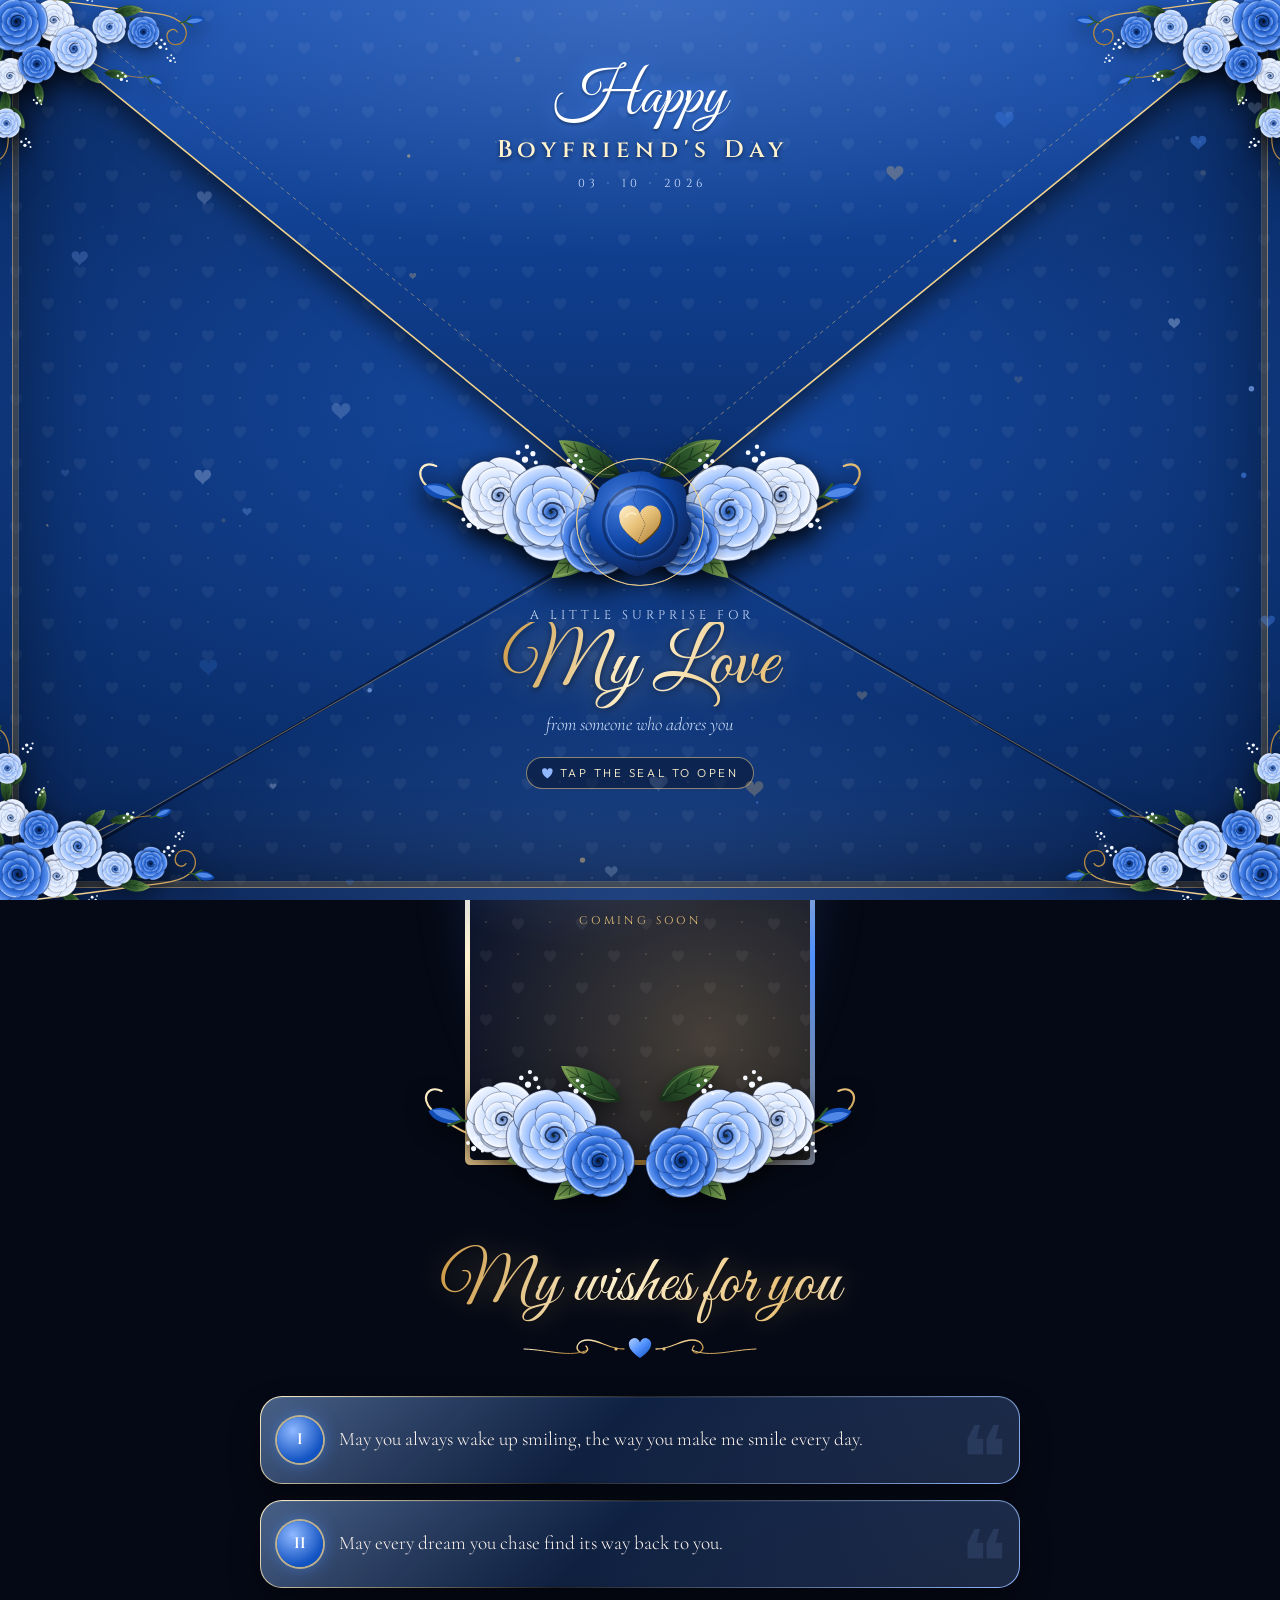
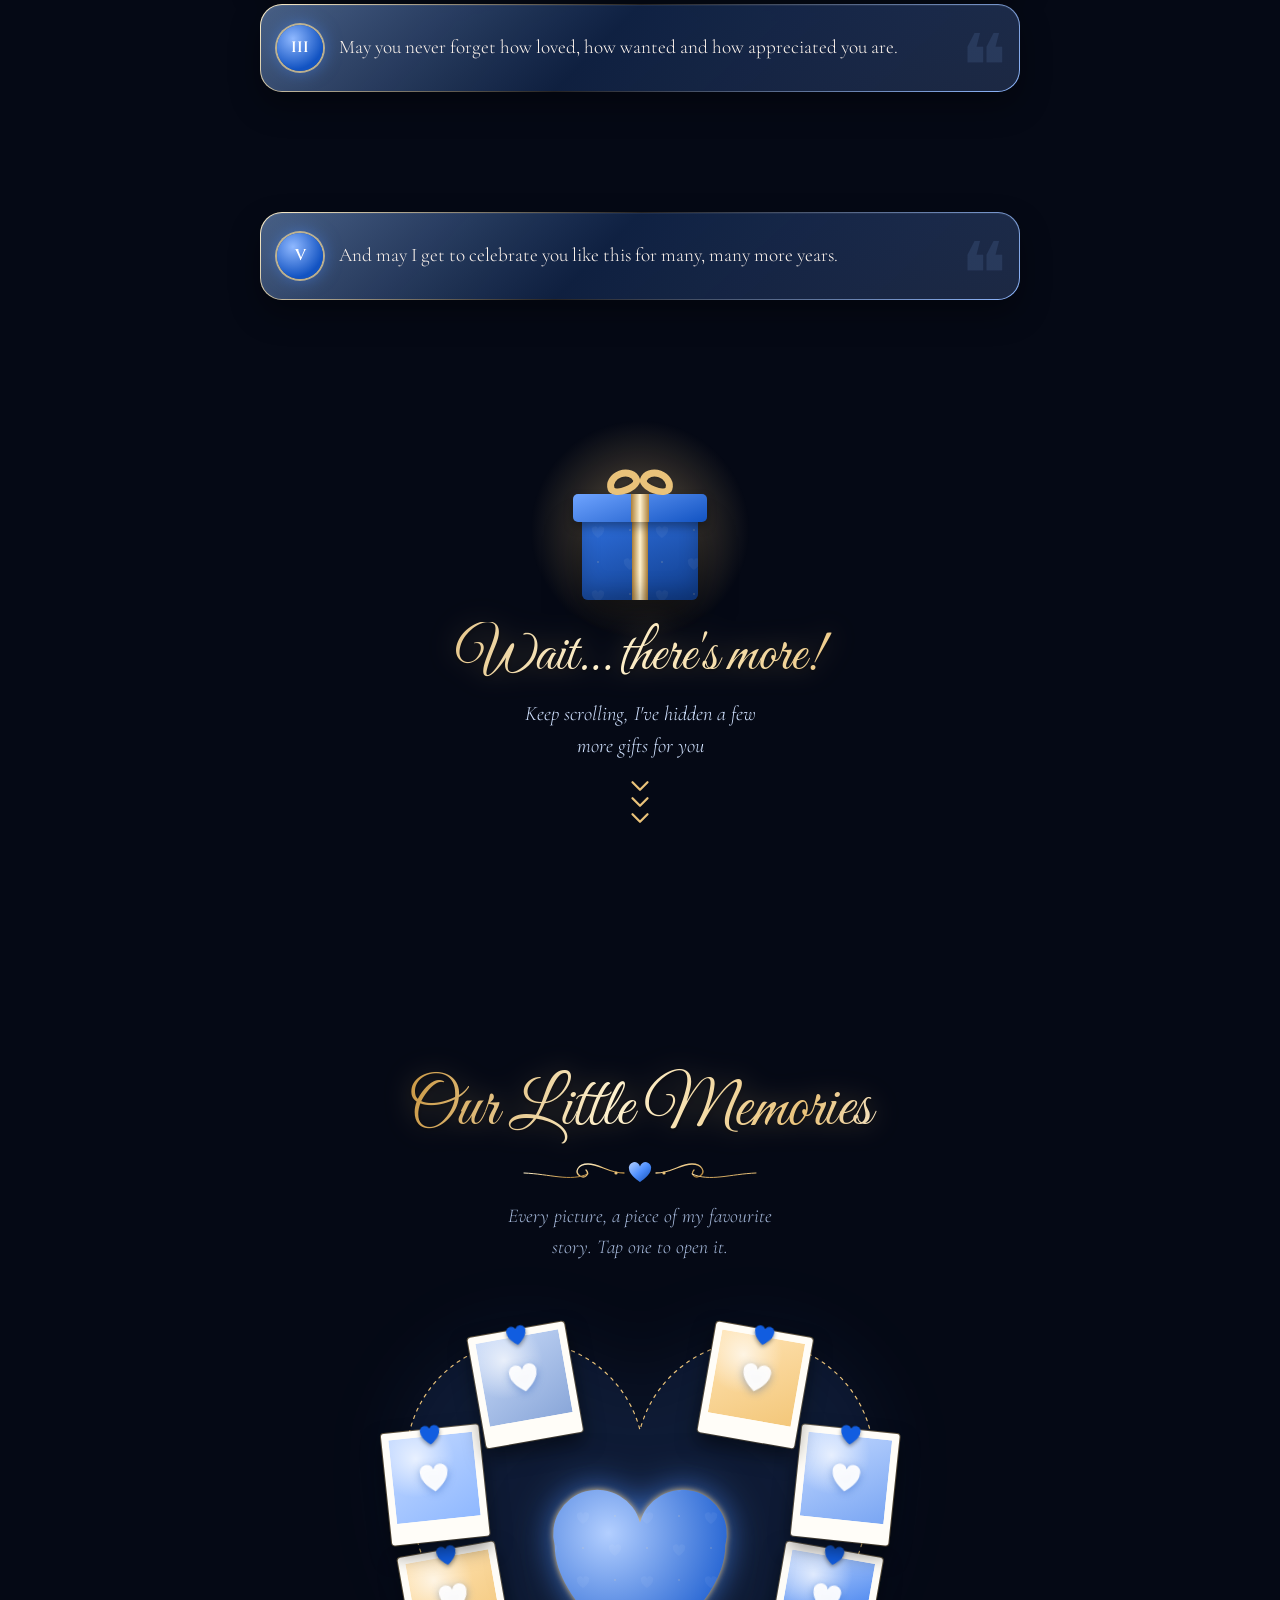
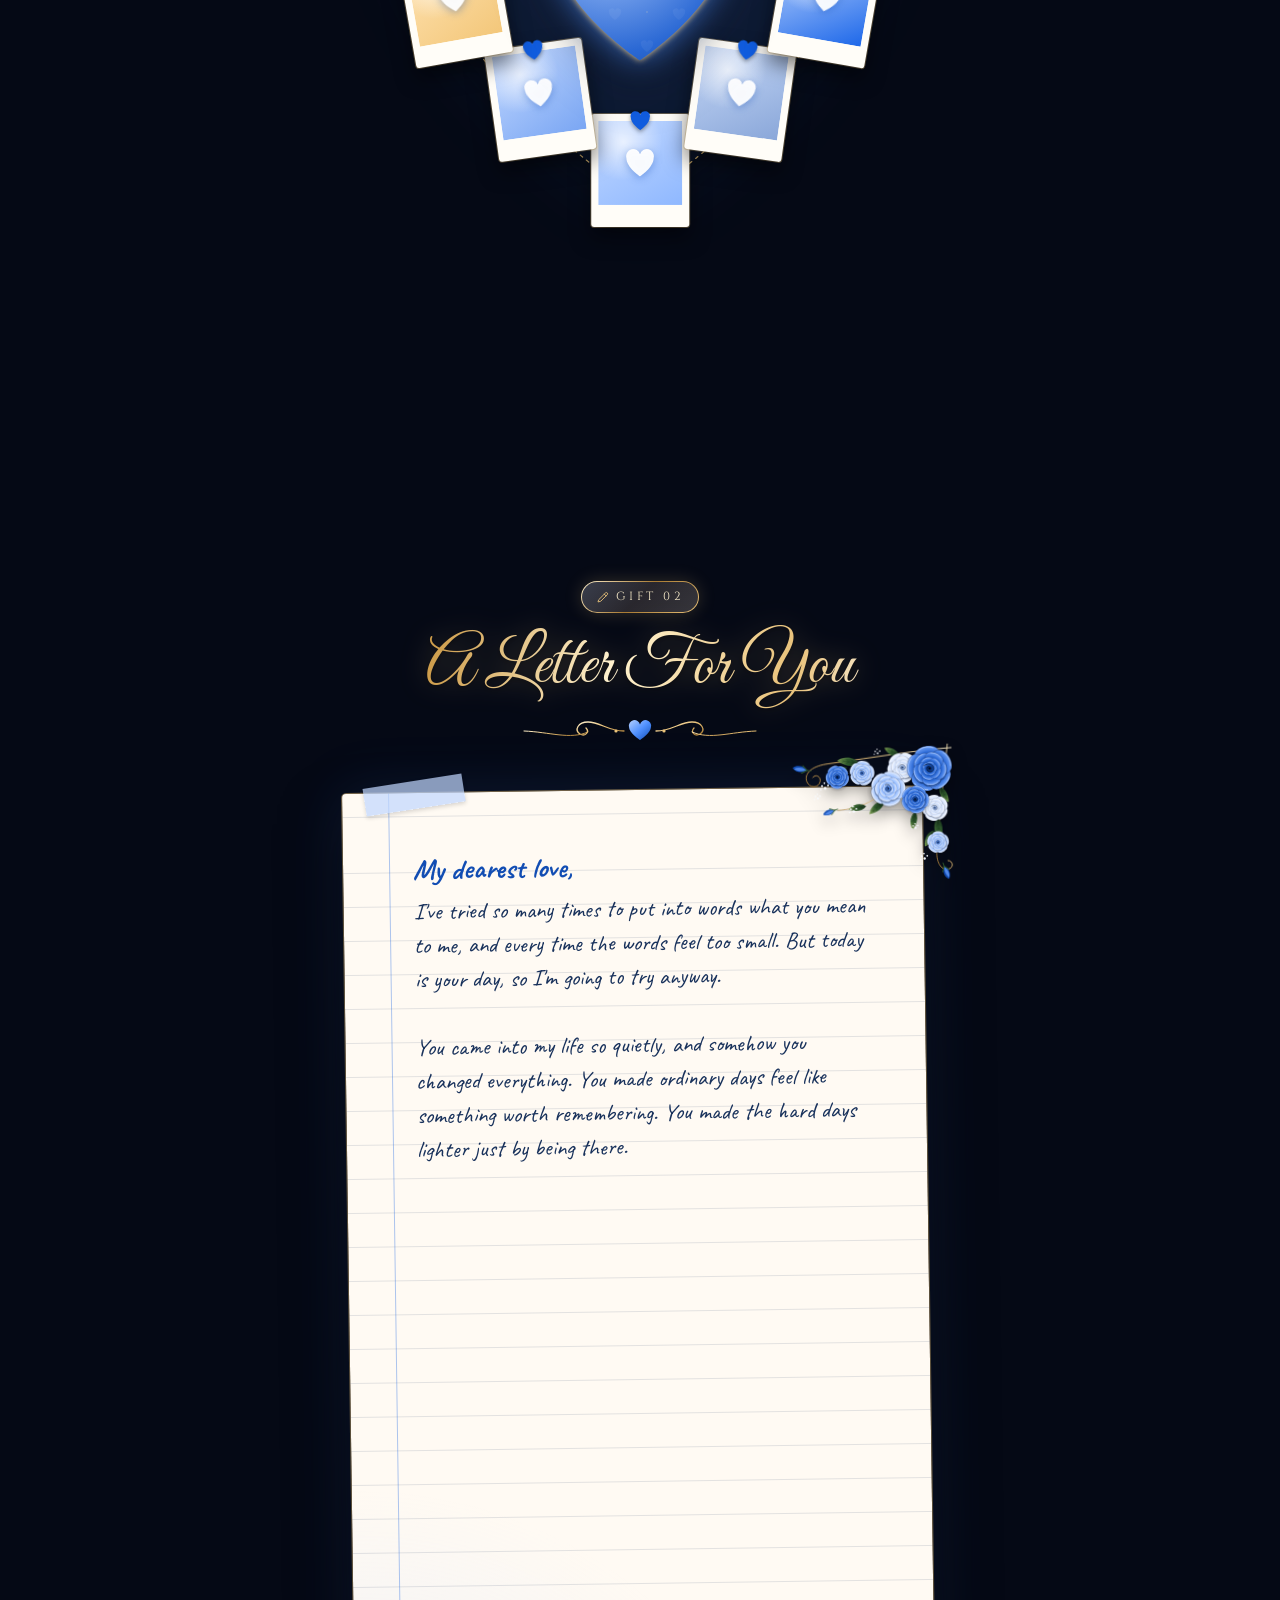
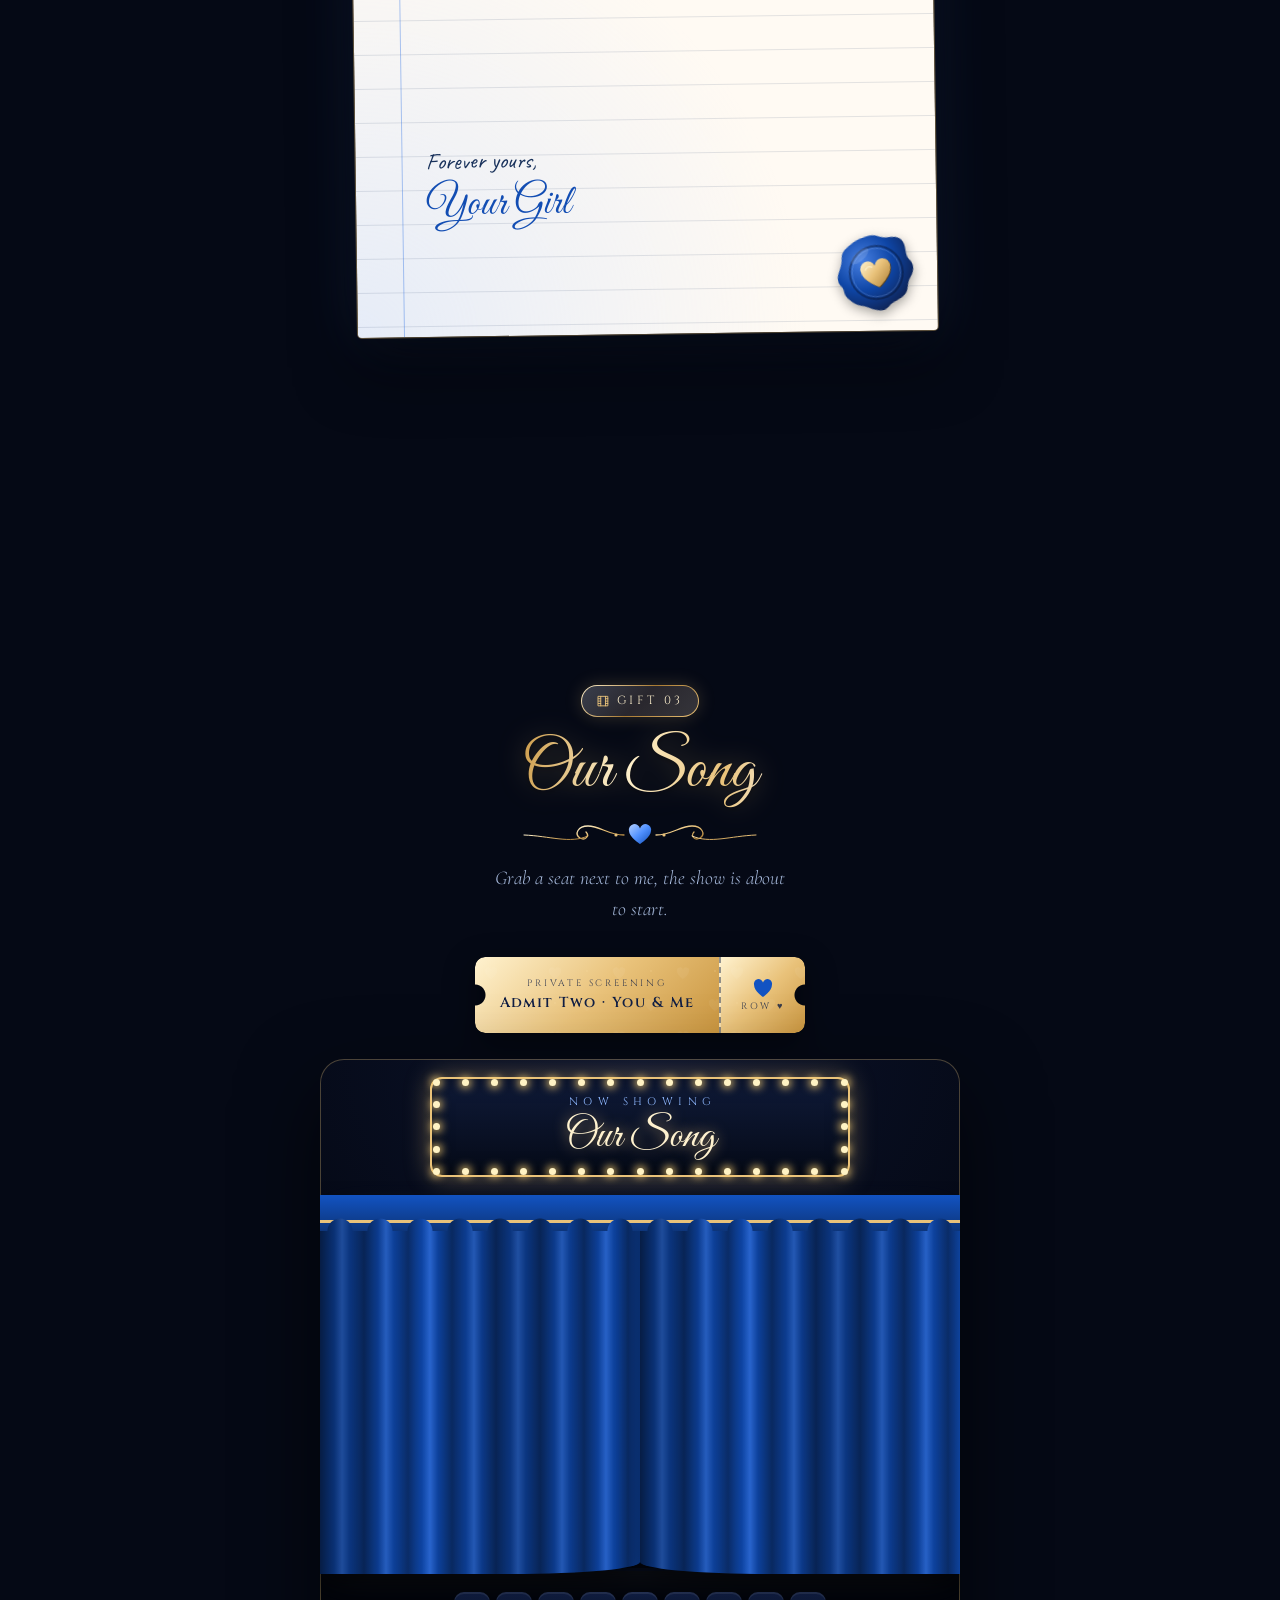
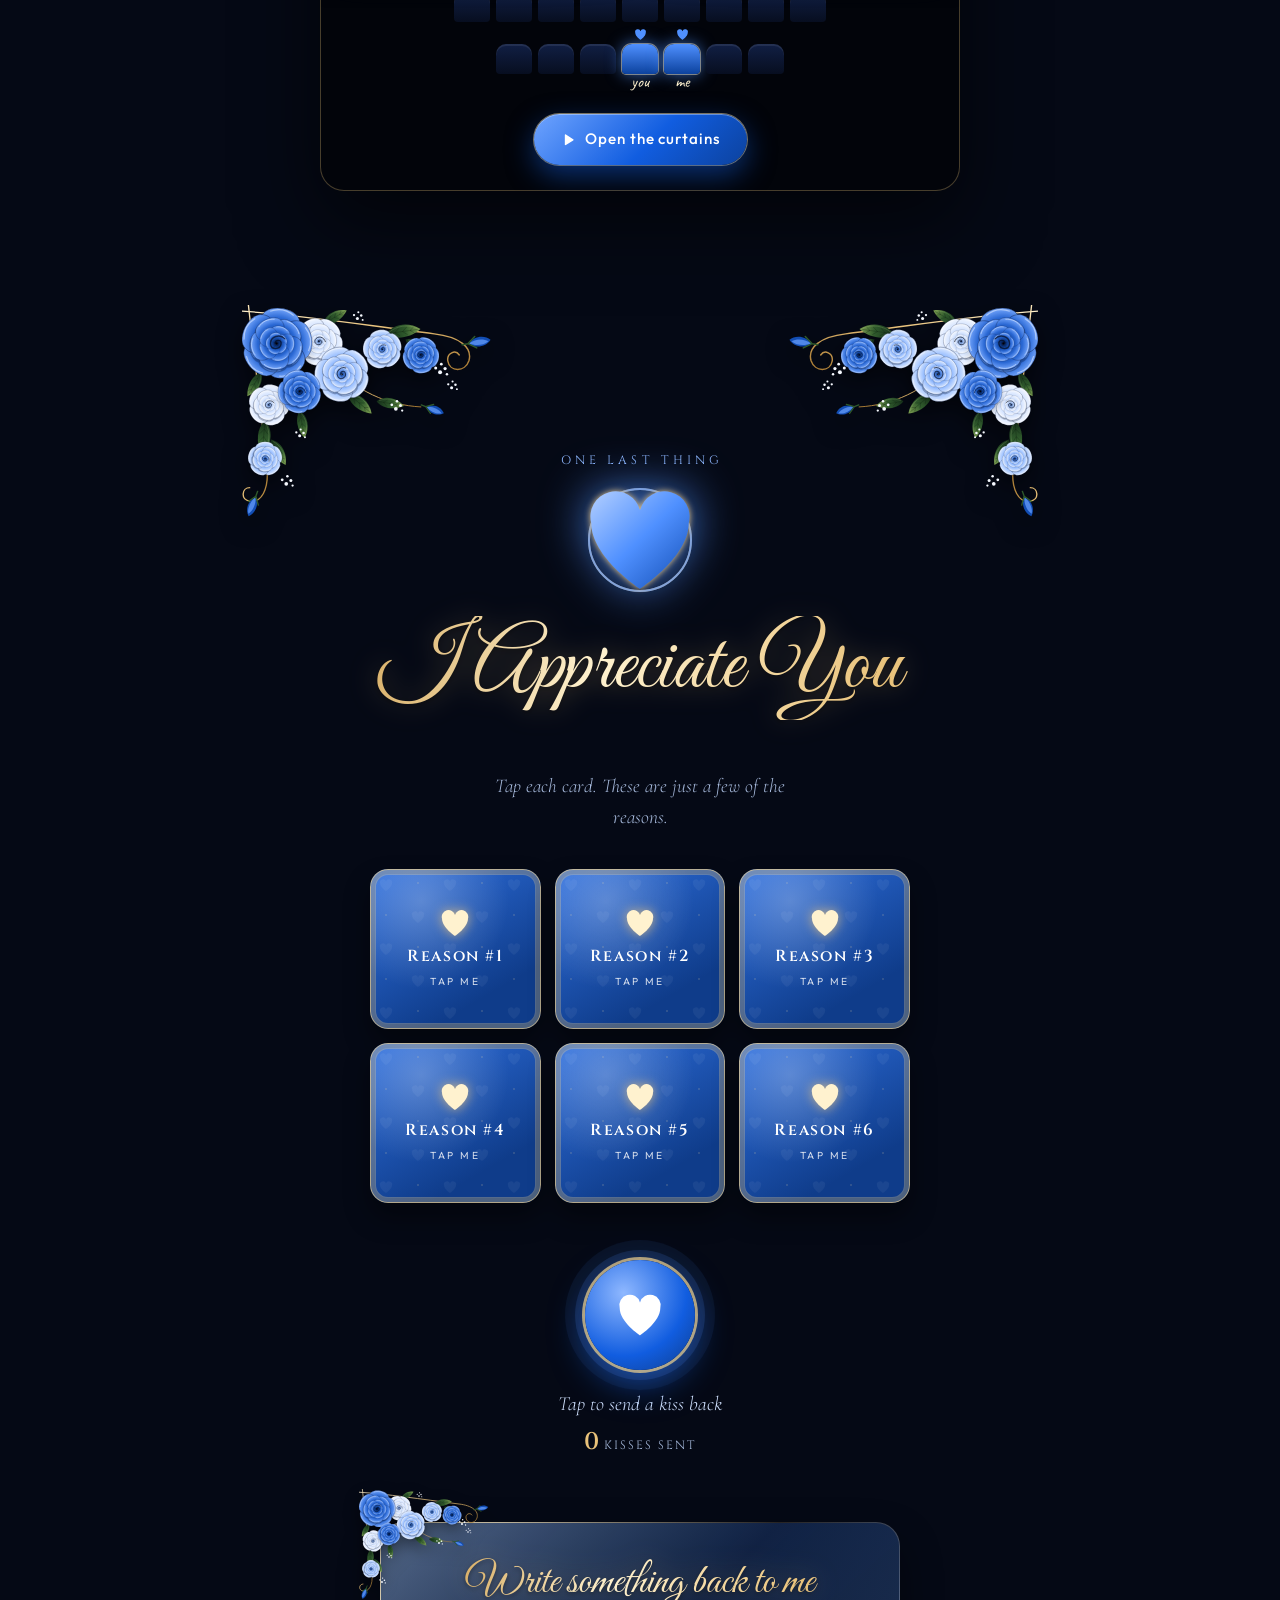
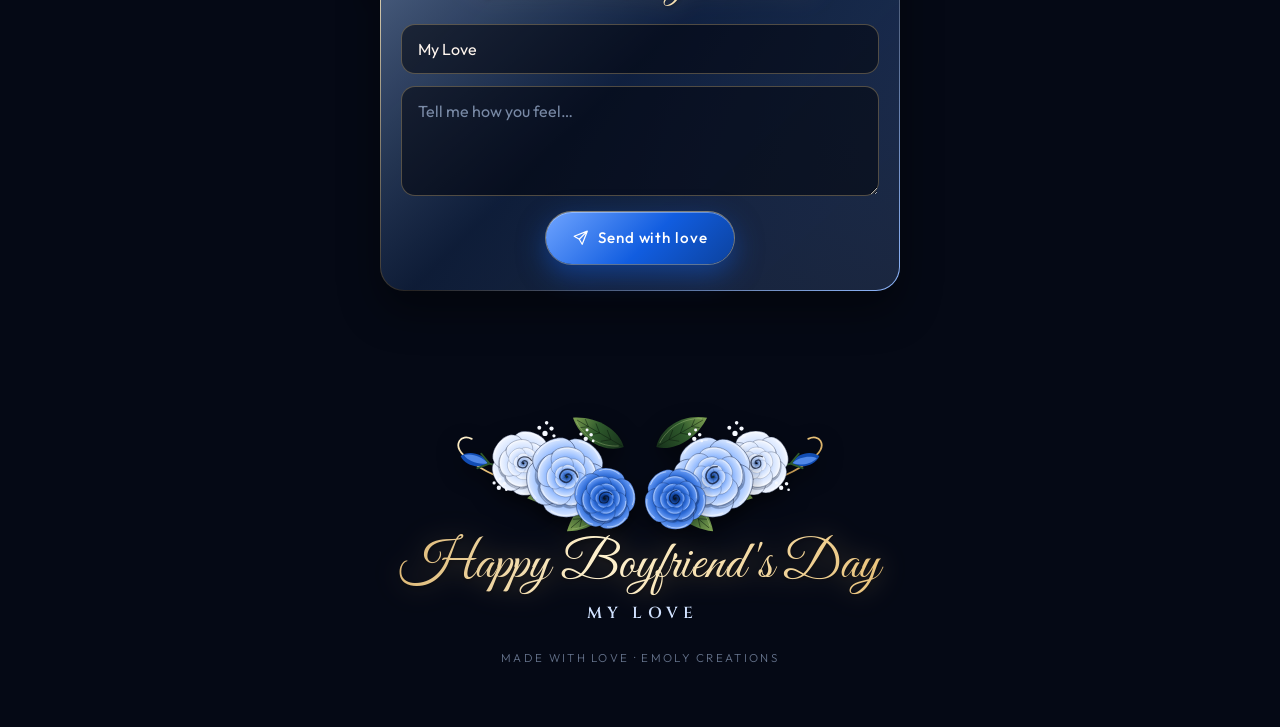
==== commit 30df3d45: "Switch to a blue, gold and black theme Pinks and reds become royal/sapphire blues, the dark wine bac" ====
--- a/index.html
+++ b/index.html
@@ -5,11 +5,11 @@
 <meta name="viewport" content="width=device-width, initial-scale=1, viewport-fit=cover">
 <title>Happy Boyfriend's Day</title>
 <meta name="description" content="A little surprise, made just for you.">
-<meta name="theme-color" content="#3a0619">
+<meta name="theme-color" content="#0b132c">
 <meta property="og:type" content="website">
 <meta property="og:title" content="Happy Boyfriend's Day ♥">
 <meta property="og:description" content="A little surprise, made just for you. Open it.">
-<link rel="icon" href="data:image/svg+xml,%3Csvg xmlns='http://www.w3.org/2000/svg' viewBox='0 0 32 32'%3E%3Cpath d='M16 29S3 20.5 3 11.5A6.5 6.5 0 0 1 16 8a6.5 6.5 0 0 1 13 3.5C29 20.5 16 29 16 29Z' fill='%23e91e63'/%3E%3C/svg%3E">
+<link rel="icon" href="data:image/svg+xml,%3Csvg xmlns='http://www.w3.org/2000/svg' viewBox='0 0 32 32'%3E%3Cpath d='M16 29S3 20.5 3 11.5A6.5 6.5 0 0 1 16 8a6.5 6.5 0 0 1 13 3.5C29 20.5 16 29 16 29Z' fill='%231e68e9'/%3E%3C/svg%3E">
 <link rel="preconnect" href="https://fonts.googleapis.com">
 <link rel="preconnect" href="https://fonts.gstatic.com" crossorigin>
 <link rel="stylesheet" href="https://fonts.googleapis.com/css2?family=Caveat:wght@500;700&family=Cinzel:wght@500;600&family=Cormorant+Garamond:ital,wght@0,500;0,600;1,500&family=Great+Vibes&family=Outfit:wght@300;400;500;600&display=swap">
@@ -21,9 +21,9 @@
 <svg class="sprite" aria-hidden="true" focusable="false">
   <defs>
     <linearGradient id="gRose" x1="0" y1="0" x2="1" y2="1">
-      <stop offset="0" stop-color="#ffb3c8"/>
-      <stop offset=".5" stop-color="#ff4f86"/>
-      <stop offset="1" stop-color="#b3124f"/>
+      <stop offset="0" stop-color="#b3cfff"/>
+      <stop offset=".5" stop-color="#4f90ff"/>
+      <stop offset="1" stop-color="#124db3"/>
     </linearGradient>
     <linearGradient id="gGold" x1="0" y1="0" x2="1" y2="1">
       <stop offset="0" stop-color="#fff2cf"/>
@@ -31,28 +31,28 @@
       <stop offset="1" stop-color="#a87a32"/>
     </linearGradient>
     <radialGradient id="gWax" cx=".36" cy=".3" r=".8">
-      <stop offset="0" stop-color="#e2466f"/>
-      <stop offset=".5" stop-color="#a50e3c"/>
-      <stop offset="1" stop-color="#5a0620"/>
+      <stop offset="0" stop-color="#467fe2"/>
+      <stop offset=".5" stop-color="#0e45a5"/>
+      <stop offset="1" stop-color="#0e1c44"/>
     </radialGradient>
     <!-- rose colours (userSpace so they follow each petal layer) -->
     <radialGradient id="gRed" cx="0" cy="0" r="24" gradientUnits="userSpaceOnUse">
-      <stop offset="0" stop-color="#3d0214"/>
-      <stop offset=".35" stop-color="#8c0c33"/>
-      <stop offset=".72" stop-color="#d42a5b"/>
-      <stop offset="1" stop-color="#ff7ba0"/>
+      <stop offset="0" stop-color="#08122e"/>
+      <stop offset=".35" stop-color="#0c3b8c"/>
+      <stop offset=".72" stop-color="#2a68d4"/>
+      <stop offset="1" stop-color="#7babff"/>
     </radialGradient>
     <radialGradient id="gPink" cx="0" cy="0" r="24" gradientUnits="userSpaceOnUse">
-      <stop offset="0" stop-color="#7d1238"/>
-      <stop offset=".35" stop-color="#d9477a"/>
-      <stop offset=".72" stop-color="#ff9dbc"/>
-      <stop offset="1" stop-color="#ffe1ea"/>
+      <stop offset="0" stop-color="#12397d"/>
+      <stop offset=".35" stop-color="#477dd9"/>
+      <stop offset=".72" stop-color="#9dc1ff"/>
+      <stop offset="1" stop-color="#e1ecff"/>
     </radialGradient>
     <radialGradient id="gBlush" cx="0" cy="0" r="24" gradientUnits="userSpaceOnUse">
-      <stop offset="0" stop-color="#a6405f"/>
-      <stop offset=".35" stop-color="#eea0b6"/>
-      <stop offset=".72" stop-color="#ffd8e3"/>
-      <stop offset="1" stop-color="#fff6f8"/>
+      <stop offset="0" stop-color="#4065a6"/>
+      <stop offset=".35" stop-color="#a0bdee"/>
+      <stop offset=".72" stop-color="#d8e6ff"/>
+      <stop offset="1" stop-color="#f6f9ff"/>
     </radialGradient>
     <linearGradient id="gLeaf" x1="0" y1="0" x2="1" y2="0">
       <stop offset="0" stop-color="#16301a"/>
@@ -67,7 +67,7 @@
 
     <!-- Rose -->
     <g id="petal">
-      <path d="M0 -2C-11 -3 -17 -13 -11 -20C-6 -25 6 -25 11 -20C17 -13 11 -3 0 -2Z" stroke="#4a0418" stroke-width=".45" stroke-opacity=".55"/>
+      <path d="M0 -2C-11 -3 -17 -13 -11 -20C-6 -25 6 -25 11 -20C17 -13 11 -3 0 -2Z" stroke="#0b1737" stroke-width=".45" stroke-opacity=".55"/>
       <path d="M-8 -20.5C-3 -23.5 3 -23.5 8 -20.5" fill="none" stroke="#fff" stroke-width=".8" opacity=".45"/>
     </g>
     <g id="petalRing">
@@ -77,15 +77,15 @@
     <g id="rose">
       <circle cx="2" cy="4" r="26" fill="url(#gShadow)"/>
       <use href="#petalRing"/>
-      <use href="#petalRing" transform="translate(0 1.4) rotate(36) scale(.76)" fill="#2a0010" opacity=".3"/>
+      <use href="#petalRing" transform="translate(0 1.4) rotate(36) scale(.76)" fill="#040c1f" opacity=".3"/>
       <use href="#petalRing" transform="rotate(36) scale(.74)"/>
       <use href="#petalRing" transform="rotate(10) scale(.5)"/>
       <use href="#petalRing" transform="rotate(50) scale(.3)"/>
-      <path d="M-1 0C-1 -3 3 -3 3 0C3 4 -3 5 -4 1C-5 -4 1 -7 5 -4" fill="none" stroke="#2a0010" stroke-width=".9" stroke-linecap="round" opacity=".7"/>
+      <path d="M-1 0C-1 -3 3 -3 3 0C3 4 -3 5 -4 1C-5 -4 1 -7 5 -4" fill="none" stroke="#040c1f" stroke-width=".9" stroke-linecap="round" opacity=".7"/>
     </g>
     <g id="bud">
-      <path d="M0 0C-6 -5 -5 -15 0 -19C5 -15 6 -5 0 0Z" fill="#b3124f"/>
-      <path d="M0 0C-3 -6 -2 -13 1 -17C4 -12 3 -5 0 0Z" fill="#ff6b98" opacity=".7"/>
+      <path d="M0 0C-6 -5 -5 -15 0 -19C5 -15 6 -5 0 0Z" fill="#124db3"/>
+      <path d="M0 0C-3 -6 -2 -13 1 -17C4 -12 3 -5 0 0Z" fill="#6ba1ff" opacity=".7"/>
       <path d="M0 1L-5 -6M0 1L5 -6M0 1V6" fill="none" stroke="#2f5a2c" stroke-width="1.3" stroke-linecap="round"/>
     </g>
     <g id="leaf">
@@ -93,7 +93,7 @@
       <path d="M1 0H33M9 0L14 -4M17 0L22 -4M25 0L29 -3M9 0L14 4M17 0L22 4M25 0L29 3" fill="none" stroke="#0e1f10" stroke-width=".5" opacity=".6"/>
       <path d="M3 -1C12 -7 24 -7 33 -1" fill="none" stroke="#c9e09a" stroke-width=".5" opacity=".35"/>
     </g>
-    <g id="breath" fill="#fff6f8">
+    <g id="breath" fill="#f6f9ff">
       <circle r="1.6"/><circle cx="4" cy="-3" r="1.3"/><circle cx="-3.5" cy="-3.5" r="1.2"/><circle cx="1" cy="-6.5" r="1.1"/><circle cx="5.5" cy="1.5" r="1"/>
     </g>
 
@@ -184,12 +184,12 @@
     <!-- Wax seal -->
     <symbol id="waxSeal" viewBox="0 0 100 100">
       <path d="M50 3C60 2 64 9 72 10S89 11 92 20 90 36 95 44 98 60 91 67 87 83 77 88 64 91 56 97 40 99 31 93 17 89 9 78 7 66 2 58 1 44 7 34 8 19 20 12 38 4 50 3Z" fill="url(#gWax)"/>
-      <circle cx="50" cy="51" r="34" fill="none" stroke="#3d0214" stroke-opacity=".45" stroke-width="2.5"/>
-      <circle cx="50" cy="51" r="31" fill="none" stroke="#ff9fbc" stroke-opacity=".35" stroke-width="1"/>
+      <circle cx="50" cy="51" r="34" fill="none" stroke="#08122e" stroke-opacity=".45" stroke-width="2.5"/>
+      <circle cx="50" cy="51" r="31" fill="none" stroke="#9fc2ff" stroke-opacity=".35" stroke-width="1"/>
       <g transform="translate(50 52)">
-        <path d="M0 18S-19 6 -19 -5A9.5 9.5 0 0 1 0 -10A9.5 9.5 0 0 1 19 -5C19 6 0 18 0 18Z" fill="#6e0726" transform="translate(.8 1.2)"/>
-        <path d="M0 18S-19 6 -19 -5A9.5 9.5 0 0 1 0 -10A9.5 9.5 0 0 1 19 -5C19 6 0 18 0 18Z" fill="#d8416e"/>
-        <path d="M-13 -7A6 6 0 0 1 -4 -9" fill="none" stroke="#ffc2d4" stroke-width="1.6" stroke-linecap="round" opacity=".8"/>
+        <path d="M0 18S-19 6 -19 -5A9.5 9.5 0 0 1 0 -10A9.5 9.5 0 0 1 19 -5C19 6 0 18 0 18Z" fill="#5a3f14" transform="translate(.8 1.2)"/>
+        <path d="M0 18S-19 6 -19 -5A9.5 9.5 0 0 1 0 -10A9.5 9.5 0 0 1 19 -5C19 6 0 18 0 18Z" fill="url(#gGold)"/>
+        <path d="M-13 -7A6 6 0 0 1 -4 -9" fill="none" stroke="#fff2cf" stroke-width="1.6" stroke-linecap="round" opacity=".8"/>
       </g>
       <ellipse cx="34" cy="26" rx="14" ry="6" fill="#fff" opacity=".13" transform="rotate(-30 34 26)"/>
     </symbol>
@@ -218,7 +218,7 @@
 
   <div class="env__pocket">
     <svg class="env__folds" viewBox="0 0 100 100" preserveAspectRatio="none" aria-hidden="true">
-      <path d="M0 100L50 58L100 100" fill="none" stroke="#1c0209" stroke-opacity=".55" stroke-width="2.5" vector-effect="non-scaling-stroke"/>
+      <path d="M0 100L50 58L100 100" fill="none" stroke="#040915" stroke-opacity=".55" stroke-width="2.5" vector-effect="non-scaling-stroke"/>
       <path d="M0 99.5L50 58.6L100 99.5" fill="none" stroke="#e9c27a" stroke-opacity=".45" stroke-width="1" vector-effect="non-scaling-stroke"/>
     </svg>
     <div class="env__frame" aria-hidden="true"></div>
--- a/css/style.css
+++ b/css/style.css
@@ -2,21 +2,21 @@
    Happy Boyfriend's Day · theme: rose velvet · wine · gold
    ========================================================= */
 :root {
-  --bg: #1c030d;
-  --wine: #4a0a24;
-  --velvet: #7a0d35;
-  --rose: #ff4f86;
-  --rose-2: #ff8fb1;
-  --blush: #ffd1de;
+  --bg: #050915;
+  --wine: #0f1a38;
+  --velvet: #0d357a;
+  --rose: #4f90ff;
+  --rose-2: #8fb8ff;
+  --blush: #d1e2ff;
   --gold: #e9c27a;
   --gold-hi: #fff2cf;
   --gold-lo: #a87a32;
   --cream: #fff6ef;
   --paper: #fffaf3;
-  --ink: #5b1830;
-  --text: #fbe9ef;
-  --muted: #dca7b9;
-  --glass-line: rgba(255, 190, 210, .22);
+  --ink: #18315b;
+  --text: #e9f0fb;
+  --muted: #a7badc;
+  --glass-line: rgba(190, 214, 255, .22);
 
   --f-script: "Great Vibes", "Brush Script MT", cursive;
   --f-caps: "Cinzel", "Trajan Pro", Georgia, serif;
@@ -30,9 +30,9 @@
   --hearts: url("data:image/svg+xml,%3Csvg xmlns='http://www.w3.org/2000/svg' width='64' height='64' viewBox='0 0 64 64'%3E%3Cg fill='%23ffffff' fill-opacity='.05'%3E%3Cpath d='M16 22s-6-3.9-6-8a3 3 0 0 1 6-1.2A3 3 0 0 1 22 14c0 4.1-6 8-6 8z'/%3E%3Cpath d='M48 54s-6-3.9-6-8a3 3 0 0 1 6-1.2A3 3 0 0 1 54 46c0 4.1-6 8-6 8z'/%3E%3C/g%3E%3Ccircle cx='48' cy='14' r='1' fill='%23ffe6a8' fill-opacity='.18'/%3E%3Ccircle cx='16' cy='46' r='1' fill='%23ffe6a8' fill-opacity='.18'/%3E%3C/svg%3E");
   --velvet-bg:
     var(--hearts),
-    radial-gradient(60% 35% at 50% 100%, rgba(255, 120, 160, .2), transparent 70%),
-    radial-gradient(80% 50% at 50% 0%, rgba(255, 150, 185, .14), transparent 70%),
-    radial-gradient(140% 95% at 50% 45%, #a3164b 0%, #6d0b30 45%, #3a0418 100%);
+    radial-gradient(60% 35% at 50% 100%, rgba(120, 170, 255, .2), transparent 70%),
+    radial-gradient(80% 50% at 50% 0%, rgba(150, 188, 255, .14), transparent 70%),
+    radial-gradient(140% 95% at 50% 45%, #164aa3 0%, #0b2f6d 45%, #09122c 100%);
 }
 
 *, *::before, *::after { box-sizing: border-box; }
@@ -42,9 +42,9 @@
   min-height: 100vh;
   background:
     var(--hearts),
-    radial-gradient(120% 60% at 50% 0%, #4a0a26 0%, transparent 60%),
-    radial-gradient(90% 50% at 100% 55%, rgba(122, 13, 53, .45) 0%, transparent 70%),
-    radial-gradient(90% 50% at 0% 85%, rgba(122, 13, 53, .4) 0%, transparent 70%),
+    radial-gradient(120% 60% at 50% 0%, #0f1a38 0%, transparent 60%),
+    radial-gradient(90% 50% at 100% 55%, rgba(13, 53, 122, .45) 0%, transparent 70%),
+    radial-gradient(90% 50% at 0% 85%, rgba(13, 53, 122, .4) 0%, transparent 70%),
     var(--bg);
   background-attachment: fixed;
   color: var(--text);
@@ -89,8 +89,8 @@
 .btn svg { width: 1.15em; height: 1.15em; }
 .btn--glow {
   color: #fff;
-  background: linear-gradient(135deg, #ff6f9c, #e0115f 55%, #9e0c43);
-  box-shadow: 0 10px 28px rgba(224, 17, 95, .5), inset 0 1px 0 rgba(255, 255, 255, .35), 0 0 0 1px rgba(243, 212, 143, .55);
+  background: linear-gradient(135deg, #6fa4ff, #115de0 55%, #0c429e);
+  box-shadow: 0 10px 28px rgba(17, 93, 224, .5), inset 0 1px 0 rgba(255, 255, 255, .35), 0 0 0 1px rgba(243, 212, 143, .55);
   position: relative; overflow: hidden;
 }
 .btn--glow::after {
@@ -122,11 +122,11 @@
   transition: opacity 1.4s ease, transform 1.8s cubic-bezier(.4, 0, .2, 1);
 }
 .env.gone { opacity: 0; transform: scale(1.08); pointer-events: none; }
-.env__back { position: absolute; inset: 0; background: radial-gradient(120% 90% at 50% 40%, #3b0619, #14010a); }
+.env__back { position: absolute; inset: 0; background: radial-gradient(120% 90% at 50% 40%, #0b142d, #03060f); }
 .env__liner {
   position: absolute; top: 0; left: 0; right: 0; height: var(--v);
   clip-path: polygon(0 0, 100% 0, 50% 100%);
-  background: var(--hearts), linear-gradient(180deg, #14010a, #3a0619);
+  background: var(--hearts), linear-gradient(180deg, #03060f, #0b132c);
   box-shadow: inset 0 40px 60px rgba(0, 0, 0, .7);
 }
 
@@ -139,8 +139,8 @@
   padding: 34px 26px 28px;
   text-align: center; color: var(--ink);
   background:
-    radial-gradient(circle at 0 0, rgba(255, 192, 210, .55), transparent 40%),
-    radial-gradient(circle at 100% 100%, rgba(255, 192, 210, .45), transparent 40%),
+    radial-gradient(circle at 0 0, rgba(192, 215, 255, .55), transparent 40%),
+    radial-gradient(circle at 100% 100%, rgba(192, 215, 255, .45), transparent 40%),
     var(--paper);
   border-radius: 14px;
   box-shadow: 0 30px 70px rgba(0, 0, 0, .55);
@@ -152,12 +152,12 @@
   box-shadow: inset 0 0 0 3px var(--paper), inset 0 0 0 4px rgba(168, 122, 50, .3);
 }
 .env.rise .env__card { transform: translateY(-17vh); }
-.env.read .env__card { z-index: 9; transform: none; box-shadow: 0 40px 90px rgba(0, 0, 0, .6), 0 0 90px rgba(255, 79, 134, .35); }
+.env.read .env__card { z-index: 9; transform: none; box-shadow: 0 40px 90px rgba(0, 0, 0, .6), 0 0 90px rgba(79, 144, 255, .35); }
 .env__card-rose { position: absolute; width: 120px; height: auto; aspect-ratio: 260 / 220; filter: drop-shadow(0 4px 6px rgba(0, 0, 0, .3)); pointer-events: none; }
 .env__card-rose--tl { left: -26px; top: -24px; }
 .env__card-rose--br { right: -26px; bottom: -24px; }
-.env__card-greeting { margin: 0; font-family: var(--f-hand); font-size: 1.5rem; color: #b3124f; }
-.env__card-title { margin: 0; font-family: var(--f-script); font-weight: 400; font-size: clamp(2.3rem, 10.5vw, 3rem); line-height: 1.1; color: #9e0c43; }
+.env__card-greeting { margin: 0; font-family: var(--f-hand); font-size: 1.5rem; color: #124db3; }
+.env__card-title { margin: 0; font-family: var(--f-script); font-weight: 400; font-size: clamp(2.3rem, 10.5vw, 3rem); line-height: 1.1; color: #0c429e; }
 .env__card .flourish { width: 170px; margin-top: .2rem; }
 .env__typed { font-family: var(--f-hand); font-size: clamp(1.3rem, 5.6vw, 1.55rem); line-height: 1.35; min-height: 7.2em; margin: .8rem 0 1rem; }
 .env__typed p { margin: 0 0 .2em; }
@@ -165,7 +165,7 @@
 @keyframes caret { 50% { opacity: 0; } }
 .env__go { opacity: 0; transform: translateY(12px); pointer-events: none; transition: opacity .8s, transform .8s var(--ease-spring); }
 .env__go.show { opacity: 1; transform: none; pointer-events: auto; animation: goPulse 2.2s 1s ease-in-out infinite; }
-@keyframes goPulse { 50% { box-shadow: 0 10px 28px rgba(224, 17, 95, .5), 0 0 0 10px rgba(255, 79, 134, .15), 0 0 0 1px rgba(243, 212, 143, .55); } }
+@keyframes goPulse { 50% { box-shadow: 0 10px 28px rgba(17, 93, 224, .5), 0 0 0 10px rgba(79, 144, 255, .15), 0 0 0 1px rgba(243, 212, 143, .55); } }
 
 /* Front pocket (bottom part of the envelope) */
 .env__pocket {
@@ -199,7 +199,7 @@
 .env__from { margin: 0; font-family: var(--f-serif); font-style: italic; font-size: 1.15rem; color: var(--blush); }
 .env__hint {
   display: inline-flex; align-items: center; gap: .5em; margin: 1.1rem 0 0; padding: .5em 1.2em;
-  border-radius: 999px; border: 1px solid rgba(243, 212, 143, .55); background: rgba(40, 3, 16, .45);
+  border-radius: 999px; border: 1px solid rgba(243, 212, 143, .55); background: rgba(6, 13, 30, .45);
   backdrop-filter: blur(4px); -webkit-backdrop-filter: blur(4px);
   font-size: .72rem; letter-spacing: .24em; text-transform: uppercase; color: var(--gold-hi);
   animation: hintPulse 2.4s ease-in-out infinite;
@@ -220,15 +220,15 @@
   clip-path: polygon(0 0, 100% 0, 50% 100%);
   background:
     var(--hearts),
-    radial-gradient(70% 70% at 50% 0%, rgba(255, 170, 200, .22), transparent 70%),
-    linear-gradient(180deg, #b01a52 0%, #8a0f3d 55%, #6a0a2e 100%);
+    radial-gradient(70% 70% at 50% 0%, rgba(170, 201, 255, .22), transparent 70%),
+    linear-gradient(180deg, #1a51b0 0%, #0f3c8a 55%, #0a2d6a 100%);
 }
 .env__flap-edge { position: absolute; inset: 0; width: 100%; height: 100%; }
 .env__corner { position: absolute; top: -12px; width: min(36vw, 220px); height: auto; aspect-ratio: 260 / 220; filter: drop-shadow(0 6px 10px rgba(0, 0, 0, .5)); }
 .env__corner--tl { left: -14px; }
 .env__corner--tr { right: -14px; }
 .env__flap-text { position: absolute; left: 0; right: 0; top: 13%; text-align: center; }
-.env__flap-kicker { margin: 0; font-family: var(--f-script); font-size: clamp(2.6rem, 12vw, 3.8rem); line-height: 1; color: #fff; text-shadow: 0 0 20px rgba(255, 79, 134, .9), 0 2px 3px rgba(0, 0, 0, .4); }
+.env__flap-kicker { margin: 0; font-family: var(--f-script); font-size: clamp(2.6rem, 12vw, 3.8rem); line-height: 1; color: #fff; text-shadow: 0 0 20px rgba(79, 144, 255, .9), 0 2px 3px rgba(0, 0, 0, .4); }
 .env__flap-title { margin: .1em 0 0; font-family: var(--f-caps); font-weight: 600; font-size: clamp(1rem, 4.8vw, 1.5rem); letter-spacing: .24em; color: var(--gold-hi); padding-left: .24em; text-shadow: 0 2px 4px rgba(0, 0, 0, .5); }
 .env__flap-date { margin: .5em 0 0; font-family: var(--f-caps); font-size: .72rem; letter-spacing: .4em; color: var(--blush); padding-left: .4em; }
 .env__posy {
@@ -258,7 +258,7 @@
 .env.open .seal__half--l { transform: translate(-70px, 60px) rotate(-35deg); opacity: 0; }
 .env.open .seal__half--r { transform: translate(70px, 60px) rotate(35deg); opacity: 0; }
 
-.env__dim { position: absolute; inset: 0; z-index: 8; background: radial-gradient(circle at 50% 50%, rgba(40, 3, 16, .35), rgba(14, 1, 6, .8)); opacity: 0; pointer-events: none; transition: opacity 1.4s; }
+.env__dim { position: absolute; inset: 0; z-index: 8; background: radial-gradient(circle at 50% 50%, rgba(6, 13, 30, .35), rgba(2, 4, 11, .8)); opacity: 0; pointer-events: none; transition: opacity 1.4s; }
 .env.read .env__dim { opacity: 1; }
 
 /* Heart burst particles */
@@ -269,7 +269,7 @@
   color: var(--c, var(--rose));
   animation: burst var(--dur, 1.2s) var(--ease-out) forwards;
 }
-.burst i svg { width: 100%; height: 100%; fill: currentColor; filter: drop-shadow(0 0 4px rgba(255, 79, 134, .6)); }
+.burst i svg { width: 100%; height: 100%; fill: currentColor; filter: drop-shadow(0 0 4px rgba(79, 144, 255, .6)); }
 @keyframes burst {
   0% { transform: translate(0, 0) scale(.3) rotate(0); opacity: 1; }
   100% { transform: translate(var(--x), var(--y)) scale(1) rotate(var(--r)); opacity: 0; }
@@ -287,7 +287,7 @@
   display: inline-flex; align-items: center; gap: .55em;
   margin: 0 0 .9rem; padding: .45em 1.2em;
   border-radius: 999px;
-  background: linear-gradient(rgba(58, 4, 24, .8), rgba(58, 4, 24, .8)) padding-box, linear-gradient(135deg, var(--gold-hi), var(--gold-lo), var(--gold)) border-box;
+  background: linear-gradient(rgba(9, 18, 44, .8), rgba(9, 18, 44, .8)) padding-box, linear-gradient(135deg, var(--gold-hi), var(--gold-lo), var(--gold)) border-box;
   border: 1px solid transparent;
   font-family: var(--f-caps); font-size: .74rem; letter-spacing: .3em; text-transform: uppercase; color: var(--gold-hi);
   box-shadow: 0 0 18px rgba(233, 194, 122, .2);
@@ -324,12 +324,12 @@
 @keyframes twinkleBulb { 0%, 100% { opacity: 1; } 50% { opacity: .35; box-shadow: 0 0 4px 1px var(--c); } }
 .hero__halo {
   position: absolute; left: 50%; top: 70px; width: 640px; height: 640px; max-width: 160vw; transform: translateX(-50%);
-  background: radial-gradient(circle, rgba(255, 79, 134, .3) 0%, rgba(233, 194, 122, .08) 40%, transparent 65%);
+  background: radial-gradient(circle, rgba(79, 144, 255, .3) 0%, rgba(233, 194, 122, .08) 40%, transparent 65%);
   pointer-events: none; z-index: 0; animation: breathe 6s ease-in-out infinite;
 }
 @keyframes breathe { 50% { transform: translateX(-50%) scale(1.1); opacity: .75; } }
 .hero__title { margin: 0; font-weight: 400; display: flex; flex-direction: column; align-items: center; }
-.hero__happy { font-family: var(--f-script); font-size: clamp(3.6rem, 17vw, 6rem); line-height: 1; color: #fff; text-shadow: 0 0 24px rgba(255, 79, 134, .9), 0 0 60px rgba(255, 79, 134, .45); }
+.hero__happy { font-family: var(--f-script); font-size: clamp(3.6rem, 17vw, 6rem); line-height: 1; color: #fff; text-shadow: 0 0 24px rgba(79, 144, 255, .9), 0 0 60px rgba(79, 144, 255, .45); }
 .hero__day { margin-top: .15em; font-family: var(--f-caps); font-weight: 600; font-size: clamp(1.15rem, 5.6vw, 2rem); letter-spacing: .26em; padding-left: .26em; color: var(--blush); text-shadow: 0 2px 8px rgba(0, 0, 0, .5); }
 .hero__name { margin-top: .05em; font-size: clamp(3.2rem, 16vw, 5.8rem); line-height: 1.25; }
 .hero__date { margin: .7rem 0 3rem; font-family: var(--f-caps); letter-spacing: .42em; color: var(--gold); font-size: .85rem; padding-left: .42em; }
@@ -351,27 +351,27 @@
 }
 .video-frame::after {
   content: ""; position: absolute; inset: -26px; border-radius: inherit; z-index: -2;
-  background: radial-gradient(closest-side, rgba(255, 79, 134, .55), transparent);
+  background: radial-gradient(closest-side, rgba(79, 144, 255, .55), transparent);
   filter: blur(20px);
   animation: breatheGlow 4s ease-in-out infinite;
 }
 @property --spin { syntax: "<angle>"; initial-value: 0deg; inherits: false; }
 @keyframes spinBorder { to { --spin: 360deg; } }
 @keyframes breatheGlow { 50% { opacity: .55; transform: scale(.96); } }
-.video-frame__inner { position: relative; aspect-ratio: var(--ar); overflow: hidden; border-radius: inherit; background: #12020a; box-shadow: inset 0 0 0 3px rgba(58, 4, 24, .9); }
+.video-frame__inner { position: relative; aspect-ratio: var(--ar); overflow: hidden; border-radius: inherit; background: #03060e; box-shadow: inset 0 0 0 3px rgba(9, 18, 44, .9); }
 .video-frame__inner video { width: 100%; height: 100%; object-fit: cover; }
 .video-frame__posy { position: absolute; left: 50%; bottom: -70px; width: 128%; height: auto; aspect-ratio: 2; transform: translateX(-50%); filter: drop-shadow(0 8px 10px rgba(0, 0, 0, .55)); overflow: visible; pointer-events: none; z-index: 1; }
 .video-frame__sound {
   position: absolute; right: 18px; top: 50%; z-index: 2;
   width: 48px; height: 48px; border-radius: 50%; border: 1px solid rgba(243, 212, 143, .6);
-  background: rgba(40, 3, 16, .6); backdrop-filter: blur(8px); -webkit-backdrop-filter: blur(8px);
+  background: rgba(6, 13, 30, .6); backdrop-filter: blur(8px); -webkit-backdrop-filter: blur(8px);
   display: grid; place-items: center; color: #fff;
   animation: soundPulse 2s ease-in-out infinite;
 }
 .video-frame__sound svg { width: 22px; height: 22px; }
 .video-frame__sound.on { animation: none; }
-@keyframes soundPulse { 50% { box-shadow: 0 0 0 9px rgba(255, 79, 134, .25); } }
-.video-frame__heart { position: absolute; color: var(--rose); filter: drop-shadow(0 0 10px rgba(255, 79, 134, .9)); }
+@keyframes soundPulse { 50% { box-shadow: 0 0 0 9px rgba(79, 144, 255, .25); } }
+.video-frame__heart { position: absolute; color: var(--rose); filter: drop-shadow(0 0 10px rgba(79, 144, 255, .9)); }
 .video-frame__heart svg { width: 100%; height: 100%; fill: currentColor; }
 .video-frame__heart--a { width: 36px; height: 36px; left: -18px; top: 26%; animation: floatHeart 3.5s ease-in-out infinite; }
 .video-frame__heart--b { width: 26px; height: 26px; right: -14px; top: 18%; color: var(--gold); animation: floatHeart 4.2s .8s ease-in-out infinite; }
@@ -382,12 +382,12 @@
   padding: 24px; text-align: center;
   background:
     var(--hearts),
-    radial-gradient(circle at 30% 20%, rgba(255, 143, 177, .4), transparent 50%),
+    radial-gradient(circle at 30% 20%, rgba(143, 184, 255, .4), transparent 50%),
     radial-gradient(circle at 70% 80%, rgba(233, 194, 122, .28), transparent 50%),
-    linear-gradient(160deg, #5a0a2c, #1c030d);
+    linear-gradient(160deg, #111f44, #050915);
   color: var(--blush); font-family: var(--f-serif); font-style: italic; font-size: 1.2rem;
 }
-.video-placeholder svg { width: 70px; height: 70px; fill: url(#gRose); animation: heartbeat 1.6s ease-in-out infinite; filter: drop-shadow(0 0 18px rgba(255, 79, 134, .9)); }
+.video-placeholder svg { width: 70px; height: 70px; fill: url(#gRose); animation: heartbeat 1.6s ease-in-out infinite; filter: drop-shadow(0 0 18px rgba(79, 144, 255, .9)); }
 .video-placeholder small { font-family: var(--f-caps); font-style: normal; font-size: .7rem; letter-spacing: .3em; text-transform: uppercase; color: var(--gold); }
 
 .wishes { list-style: none; margin: 2rem auto 0; padding: 0; display: grid; gap: 16px; max-width: 560px; }
@@ -395,7 +395,7 @@
   position: relative; display: flex; align-items: center; gap: 16px; text-align: left;
   padding: 20px 20px 20px 16px; border-radius: 22px;
   background:
-    linear-gradient(150deg, rgba(110, 12, 50, .75), rgba(45, 4, 22, .85)) padding-box,
+    linear-gradient(150deg, rgba(12, 48, 110, .75), rgba(8, 15, 34, .85)) padding-box,
     linear-gradient(135deg, var(--gold-hi), rgba(233, 194, 122, .15) 45%, var(--rose-2)) border-box;
   border: 1px solid transparent;
   box-shadow: 0 14px 30px rgba(0, 0, 0, .35), inset 0 1px 0 rgba(255, 255, 255, .06);
@@ -404,13 +404,13 @@
   transition: opacity 1s var(--ease-out), transform 1s var(--ease-spring);
   overflow: hidden;
 }
-.wish::after { content: "❝"; position: absolute; right: 12px; bottom: -22px; font-family: var(--f-serif); font-size: 5.5rem; color: rgba(255, 143, 177, .12); line-height: 1; }
+.wish::after { content: "❝"; position: absolute; right: 12px; bottom: -22px; font-family: var(--f-serif); font-size: 5.5rem; color: rgba(143, 184, 255, .12); line-height: 1; }
 .wish:nth-child(even) { transform: translateX(36px) rotate(2deg); }
 .wish.in { opacity: 1; transform: none; }
 .wish__num {
   flex: none; width: 46px; height: 46px; border-radius: 50%; display: grid; place-items: center;
-  background: radial-gradient(circle at 35% 30%, #ff8fb1, #c2124f 70%);
-  box-shadow: 0 0 0 2px rgba(243, 212, 143, .7), 0 0 18px rgba(255, 79, 134, .6);
+  background: radial-gradient(circle at 35% 30%, #8fb8ff, #1253c2 70%);
+  box-shadow: 0 0 0 2px rgba(243, 212, 143, .7), 0 0 18px rgba(79, 144, 255, .6);
   font-family: var(--f-caps); font-weight: 600; font-size: .95rem; color: #fff;
 }
 .wish.in .wish__num { animation: heartbeat 2.6s ease-in-out infinite; }
@@ -427,14 +427,14 @@
   background:
     linear-gradient(90deg, transparent 43%, var(--gold-lo) 43%, var(--gold-hi) 50%, var(--gold-lo) 57%, transparent 57%),
     var(--hearts),
-    linear-gradient(160deg, #e0306e, #8a0f3d);
+    linear-gradient(160deg, #3071e0, #0f3c8a);
   box-shadow: 0 18px 34px rgba(0, 0, 0, .5), inset 0 -10px 20px rgba(0, 0, 0, .2);
 }
 .giftbox__lid {
   position: absolute; left: 3px; right: 3px; top: 34px; height: 28px; border-radius: 5px; z-index: 2;
   background:
     linear-gradient(90deg, transparent 43%, var(--gold-lo) 43%, var(--gold-hi) 50%, var(--gold-lo) 57%, transparent 57%),
-    linear-gradient(160deg, #ff6f9c, #c2124f);
+    linear-gradient(160deg, #6fa4ff, #1253c2);
   box-shadow: 0 5px 10px rgba(0, 0, 0, .35);
 }
 .giftbox.in .giftbox__lid { animation: lidPop 3s 1s ease-in-out infinite; }
@@ -469,10 +469,10 @@
 .heart-collage { position: relative; width: min(94vw, 500px); aspect-ratio: 1; margin: 4.2rem auto 0; }
 .heart-collage__outline { position: absolute; inset: 0; width: 100%; height: 100%; overflow: visible; }
 .heart-collage__outline path {
-  fill: rgba(255, 79, 134, .08); stroke: var(--gold); stroke-width: 1.2; stroke-dasharray: 3 5; stroke-linecap: round;
+  fill: rgba(79, 144, 255, .08); stroke: var(--gold); stroke-width: 1.2; stroke-dasharray: 3 5; stroke-linecap: round;
   vector-effect: non-scaling-stroke;
   opacity: 0; transition: opacity 1.4s;
-  filter: drop-shadow(0 0 8px rgba(255, 79, 134, .9));
+  filter: drop-shadow(0 0 8px rgba(79, 144, 255, .9));
 }
 .heart-collage.in .heart-collage__outline path { opacity: 1; animation: dashMove 14s linear infinite; }
 @keyframes dashMove { to { stroke-dashoffset: -160; } }
@@ -481,7 +481,7 @@
   position: absolute; left: 50%; top: 49%; width: 42%; aspect-ratio: 1;
   transform: translate(-50%, -50%) scale(.4); opacity: 0;
   padding: 0; border: 0; background: none;
-  filter: drop-shadow(0 0 3px var(--gold)) drop-shadow(0 0 18px rgba(255, 79, 134, .8)) drop-shadow(0 12px 22px rgba(0, 0, 0, .5));
+  filter: drop-shadow(0 0 3px var(--gold)) drop-shadow(0 0 18px rgba(79, 144, 255, .8)) drop-shadow(0 12px 22px rgba(0, 0, 0, .5));
   transition: transform 1.2s var(--ease-spring), opacity 1s;
   z-index: 3;
 }
@@ -490,7 +490,7 @@
   position: absolute; inset: 0;
   -webkit-mask: url("data:image/svg+xml,%3Csvg xmlns='http://www.w3.org/2000/svg' viewBox='0 0 32 32'%3E%3Cpath d='M16 29S3 20.5 3 11.5A6.5 6.5 0 0 1 16 8a6.5 6.5 0 0 1 13 3.5C29 20.5 16 29 16 29Z'/%3E%3C/svg%3E") center / contain no-repeat;
           mask: url("data:image/svg+xml,%3Csvg xmlns='http://www.w3.org/2000/svg' viewBox='0 0 32 32'%3E%3Cpath d='M16 29S3 20.5 3 11.5A6.5 6.5 0 0 1 16 8a6.5 6.5 0 0 1 13 3.5C29 20.5 16 29 16 29Z'/%3E%3C/svg%3E") center / contain no-repeat;
-  background: var(--hearts), radial-gradient(circle at 35% 30%, #ffb3c8, #d42a5b 60%, #8a0f3d);
+  background: var(--hearts), radial-gradient(circle at 35% 30%, #b3cfff, #2a68d4 60%, #0f3c8a);
 }
 .heart-collage.in .heart-photo__mask { animation: heartbeat 2.2s 1.4s ease-in-out infinite; }
 .heart-photo__mask img { width: 100%; height: 100%; object-fit: cover; }
@@ -513,9 +513,9 @@
 .heart-collage.in .polaroid__card { animation: bob 5s var(--bd, 0s) ease-in-out infinite; }
 .polaroid:hover .polaroid__card { transform: scale(1.12); }
 @keyframes bob { 50% { translate: 0 -5px; } }
-.polaroid__img { display: block; aspect-ratio: 1; overflow: hidden; background: #f3d9e2; }
+.polaroid__img { display: block; aspect-ratio: 1; overflow: hidden; background: #d9e3f3; }
 .polaroid__img img { width: 100%; height: 100%; object-fit: cover; }
-.polaroid__pin { position: absolute; top: -5%; left: 50%; width: 24%; aspect-ratio: 1; transform: translateX(-50%); color: #e0115f; filter: drop-shadow(0 2px 2px rgba(0, 0, 0, .4)); }
+.polaroid__pin { position: absolute; top: -5%; left: 50%; width: 24%; aspect-ratio: 1; transform: translateX(-50%); color: #115de0; filter: drop-shadow(0 2px 2px rgba(0, 0, 0, .4)); }
 .polaroid__pin svg { width: 100%; height: 100%; fill: currentColor; }
 .slot-heart {
   position: absolute; width: 8%; aspect-ratio: 1; left: var(--x); top: var(--y); transform: translate(-50%, -50%) scale(0);
@@ -526,21 +526,21 @@
 
 .ph {
   width: 100%; height: 100%; display: grid; place-items: center;
-  background: radial-gradient(circle at 30% 25%, rgba(255, 255, 255, .7), transparent 45%), linear-gradient(150deg, var(--c1, #ffc2d4), var(--c2, #ff8fb1));
+  background: radial-gradient(circle at 30% 25%, rgba(255, 255, 255, .7), transparent 45%), linear-gradient(150deg, var(--c1, #c2d8ff), var(--c2, #8fb8ff));
   color: rgba(255, 255, 255, .95);
 }
-.ph svg { width: 40%; height: 40%; fill: currentColor; filter: drop-shadow(0 2px 4px rgba(179, 18, 79, .4)); }
+.ph svg { width: 40%; height: 40%; fill: currentColor; filter: drop-shadow(0 2px 4px rgba(18, 77, 179, .4)); }
 .heart-photo .ph { background: transparent; }
 
 .lightbox {
   position: fixed; inset: 0; z-index: 60; display: grid; place-items: center; padding: 16px;
-  background: rgba(18, 1, 8, .85); backdrop-filter: blur(10px); -webkit-backdrop-filter: blur(10px);
+  background: rgba(3, 6, 13, .85); backdrop-filter: blur(10px); -webkit-backdrop-filter: blur(10px);
   animation: fadeIn .35s ease;
 }
 @keyframes fadeIn { from { opacity: 0; } }
 .lightbox__card { margin: 0; width: min(88vw, 420px); padding: 14px 14px 18px; background: #fffdf8; border-radius: 6px; box-shadow: 0 30px 80px rgba(0, 0, 0, .6), 0 0 0 2px rgba(233, 194, 122, .5); animation: popIn .6s var(--ease-spring); }
 @keyframes popIn { from { transform: scale(.6) rotate(-8deg); opacity: 0; } }
-.lightbox__img { aspect-ratio: 4 / 5; overflow: hidden; background: #f3d9e2; }
+.lightbox__img { aspect-ratio: 4 / 5; overflow: hidden; background: #d9e3f3; }
 .lightbox__img img { width: 100%; height: 100%; object-fit: cover; }
 .lightbox__card figcaption { margin-top: 12px; font-family: var(--f-hand); font-size: 1.7rem; color: var(--ink); text-align: center; line-height: 1.2; }
 .lightbox__close { position: absolute; top: 16px; right: 16px; width: 44px; height: 44px; border-radius: 50%; border: 1px solid rgba(243, 212, 143, .5); background: rgba(255, 255, 255, .08); display: grid; place-items: center; }
@@ -553,25 +553,25 @@
   position: relative; margin: 2.8rem auto 0; max-width: 580px; text-align: left;
   padding: 50px 26px 96px 44px;
   background:
-    linear-gradient(90deg, transparent 30px, rgba(224, 17, 95, .35) 30px, rgba(224, 17, 95, .35) 31px, transparent 31px),
-    repeating-linear-gradient(to bottom, transparent 0, transparent 33px, rgba(91, 24, 48, .12) 33px, rgba(91, 24, 48, .12) 34px),
-    radial-gradient(circle at 0% 100%, rgba(255, 192, 210, .4), transparent 35%),
+    linear-gradient(90deg, transparent 30px, rgba(17, 93, 224, .35) 30px, rgba(17, 93, 224, .35) 31px, transparent 31px),
+    repeating-linear-gradient(to bottom, transparent 0, transparent 33px, rgba(24, 49, 91, .12) 33px, rgba(24, 49, 91, .12) 34px),
+    radial-gradient(circle at 0% 100%, rgba(192, 215, 255, .4), transparent 35%),
     var(--paper);
   background-position: 0 0, 0 36px, 0 0, 0 0;
   color: var(--ink);
   border-radius: 4px;
-  box-shadow: 0 30px 60px rgba(0, 0, 0, .5), 0 0 0 1px rgba(233, 194, 122, .5), 0 0 60px rgba(255, 79, 134, .15);
+  box-shadow: 0 30px 60px rgba(0, 0, 0, .5), 0 0 0 1px rgba(233, 194, 122, .5), 0 0 60px rgba(79, 144, 255, .15);
   font-family: var(--f-hand); font-size: 1.45rem; line-height: 34px;
   transform: rotate(-.8deg);
 }
 .paper.reveal.in { transform: rotate(-.8deg); }
-.paper__tape { position: absolute; top: -12px; left: 22px; width: 100px; height: 28px; background: rgba(255, 192, 210, .7); box-shadow: 0 2px 4px rgba(0, 0, 0, .15); transform: rotate(-8deg); }
+.paper__tape { position: absolute; top: -12px; left: 22px; width: 100px; height: 28px; background: rgba(192, 215, 255, .7); box-shadow: 0 2px 4px rgba(0, 0, 0, .15); transform: rotate(-8deg); }
 .paper__rose { position: absolute; right: -30px; top: -42px; width: 160px; height: auto; aspect-ratio: 260 / 220; filter: drop-shadow(0 6px 8px rgba(0, 0, 0, .4)); }
-.paper__greeting { margin: 0 0 8px; font-weight: 700; font-size: 1.8rem; color: #b3124f; }
+.paper__greeting { margin: 0 0 8px; font-weight: 700; font-size: 1.8rem; color: #124db3; }
 .paper__body p { margin: 0 0 34px; opacity: 0; transform: translateY(12px); filter: blur(4px); transition: opacity 1.1s var(--ease-out), transform 1.1s var(--ease-out), filter 1.1s; }
 .paper__body p.in { opacity: 1; transform: none; filter: none; }
 .paper__closing { margin: 0; }
-.paper__sign { margin: 0; font-family: var(--f-script); font-size: 2.6rem; color: #b3124f; line-height: 1.3; }
+.paper__sign { margin: 0; font-family: var(--f-script); font-size: 2.6rem; color: #124db3; line-height: 1.3; }
 .paper__seal { position: absolute; right: 22px; bottom: 20px; width: 78px; height: 78px; transform: rotate(-12deg); filter: drop-shadow(0 4px 6px rgba(0, 0, 0, .35)); }
 
 /* =========================================================
@@ -585,10 +585,10 @@
 @keyframes ticketFloat { 50% { transform: translateY(-5px) rotate(-1.5deg); } }
 .ticket__main, .ticket__stub {
   display: flex; flex-direction: column; align-items: center; justify-content: center;
-  background: var(--hearts), linear-gradient(135deg, var(--gold-hi), var(--gold) 50%, #c9953f); color: #5a0a2c;
+  background: var(--hearts), linear-gradient(135deg, var(--gold-hi), var(--gold) 50%, #c9953f); color: #111f44;
 }
 .ticket__main {
-  flex: 1; border-radius: 10px 0 0 10px; border-right: 2px dashed rgba(90, 10, 44, .45);
+  flex: 1; border-radius: 10px 0 0 10px; border-right: 2px dashed rgba(17, 31, 68, .45);
   -webkit-mask: radial-gradient(circle at 0 50%, transparent 10px, #000 11px);
           mask: radial-gradient(circle at 0 50%, transparent 10px, #000 11px);
 }
@@ -599,18 +599,18 @@
 }
 .ticket__main small, .ticket__stub small { font-family: var(--f-caps); font-size: .58rem; letter-spacing: .3em; text-transform: uppercase; opacity: .8; }
 .ticket__main b { font-family: var(--f-caps); font-weight: 600; font-size: .9rem; letter-spacing: .1em; }
-.ticket__stub svg { width: 22px; height: 22px; fill: #c2124f; }
+.ticket__stub svg { width: 22px; height: 22px; fill: #1253c2; }
 
 .theater {
   position: relative; margin: 1.6rem auto 0; max-width: 640px;
   padding: 18px 12px 26px; border-radius: 24px;
-  background: radial-gradient(120% 80% at 50% 0%, #3a0619, #0d0106 80%);
+  background: radial-gradient(120% 80% at 50% 0%, #0b132c, #02040a 80%);
   box-shadow: 0 30px 80px rgba(0, 0, 0, .6), inset 0 0 0 1px rgba(233, 194, 122, .3);
   overflow: hidden;
 }
 .marquee {
   position: relative; margin: 0 auto 18px; width: min(100%, 420px); padding: 14px 18px;
-  border-radius: 12px; background: linear-gradient(180deg, #4a0a24, #1f020c);
+  border-radius: 12px; background: linear-gradient(180deg, #0f1a38, #050a17);
   border: 2px solid var(--gold);
   box-shadow: 0 0 26px rgba(233, 194, 122, .4), inset 0 0 20px rgba(0, 0, 0, .5);
 }
@@ -623,15 +623,15 @@
 .stage { position: relative; padding: 26px 0 0; }
 .valance {
   position: absolute; left: -12px; right: -12px; top: 0; height: 36px; z-index: 4;
-  background: linear-gradient(180deg, transparent 70%, var(--gold) 70%, var(--gold) 78%, transparent 78%), linear-gradient(#c2124f, #7a0d35);
+  background: linear-gradient(180deg, transparent 70%, var(--gold) 70%, var(--gold) 78%, transparent 78%), linear-gradient(#1253c2, #0d357a);
   -webkit-mask: radial-gradient(circle at 20px 36px, transparent 12px, #000 13px) 0 0 / 40px 36px repeat-x;
           mask: radial-gradient(circle at 20px 36px, transparent 12px, #000 13px) 0 0 / 40px 36px repeat-x;
   filter: drop-shadow(0 6px 6px rgba(0, 0, 0, .5));
 }
-.screen { position: relative; aspect-ratio: 16 / 9; border-radius: 6px; overflow: hidden; background: #050102; box-shadow: 0 0 0 3px #2a0414, 0 0 40px rgba(255, 214, 226, .12); transition: box-shadow 1.5s; }
-.theater.playing .screen { box-shadow: 0 0 0 3px #2a0414, 0 0 70px rgba(255, 214, 226, .45), 0 0 140px rgba(255, 79, 134, .3); }
+.screen { position: relative; aspect-ratio: 16 / 9; border-radius: 6px; overflow: hidden; background: #010204; box-shadow: 0 0 0 3px #070e20, 0 0 40px rgba(214, 229, 255, .12); transition: box-shadow 1.5s; }
+.theater.playing .screen { box-shadow: 0 0 0 3px #070e20, 0 0 70px rgba(214, 229, 255, .45), 0 0 140px rgba(79, 144, 255, .3); }
 .screen iframe { position: absolute; inset: 0; width: 100%; height: 100%; border: 0; }
-.screen__idle { position: absolute; inset: 0; display: flex; flex-direction: column; align-items: center; justify-content: center; gap: .4rem; background: radial-gradient(circle, #3a0619, #050102 70%); color: var(--blush); font-family: var(--f-serif); font-style: italic; font-size: 1.15rem; }
+.screen__idle { position: absolute; inset: 0; display: flex; flex-direction: column; align-items: center; justify-content: center; gap: .4rem; background: radial-gradient(circle, #0b132c, #010204 70%); color: var(--blush); font-family: var(--f-serif); font-style: italic; font-size: 1.15rem; }
 .screen__idle svg { width: 46px; height: 46px; fill: var(--rose); animation: heartbeat 1.6s ease-in-out infinite; }
 .screen__idle p { margin: 0; padding: 0 16px; }
 
@@ -639,7 +639,7 @@
   position: absolute; top: 0; bottom: -6px; width: 52%; z-index: 3;
   background:
     linear-gradient(90deg, rgba(0, 0, 0, .35), transparent 30%, rgba(0, 0, 0, .25) 60%, transparent),
-    repeating-linear-gradient(90deg, #6a0a2e 0, #a50e3c 14px, #d42a5b 22px, #a50e3c 30px, #6a0a2e 44px);
+    repeating-linear-gradient(90deg, #0a2d6a 0, #0e45a5 14px, #2a68d4 22px, #0e45a5 30px, #0a2d6a 44px);
   box-shadow: 0 10px 20px rgba(0, 0, 0, .6);
   transition: transform 2.4s cubic-bezier(.7, 0, .25, 1);
 }
@@ -662,9 +662,9 @@
 
 .seats { margin-top: 24px; display: grid; gap: 22px; }
 .seats__row { display: flex; justify-content: center; gap: 6px; }
-.seat { width: 30px; height: 26px; border-radius: 10px 10px 4px 4px; background: linear-gradient(#5a0a2c, #2a0414); box-shadow: inset 0 2px 0 rgba(255, 255, 255, .08); position: relative; }
+.seat { width: 30px; height: 26px; border-radius: 10px 10px 4px 4px; background: linear-gradient(#111f44, #070e20); box-shadow: inset 0 2px 0 rgba(255, 255, 255, .08); position: relative; }
 .seats__row--front .seat { width: 36px; height: 30px; }
-.seat.us { background: linear-gradient(#ff4f86, #9e0c43); box-shadow: 0 0 16px rgba(255, 79, 134, .7), 0 0 0 1px rgba(243, 212, 143, .6); }
+.seat.us { background: linear-gradient(#4f90ff, #0c429e); box-shadow: 0 0 16px rgba(79, 144, 255, .7), 0 0 0 1px rgba(243, 212, 143, .6); }
 .seat.us span { position: absolute; left: -6px; right: -6px; bottom: -22px; font-family: var(--f-hand); font-size: 1.05rem; color: var(--gold-hi); }
 .seat.us::before {
   content: ""; position: absolute; left: 50%; top: -16px; width: 13px; height: 13px; margin-left: -6.5px; background: var(--rose);
@@ -681,9 +681,9 @@
 .finale { padding-top: 140px; padding-bottom: 60px; }
 .finale > :not(.corner-rose) { position: relative; z-index: 1; }
 .big-heart { position: relative; width: 120px; height: 120px; margin: .6rem auto 1rem; }
-.big-heart svg { position: relative; z-index: 1; width: 100%; height: 100%; fill: url(#gRose); filter: drop-shadow(0 0 3px var(--gold)) drop-shadow(0 0 24px rgba(255, 79, 134, .9)); animation: heartbeat 1.5s ease-in-out infinite; }
+.big-heart svg { position: relative; z-index: 1; width: 100%; height: 100%; fill: url(#gRose); filter: drop-shadow(0 0 3px var(--gold)) drop-shadow(0 0 24px rgba(79, 144, 255, .9)); animation: heartbeat 1.5s ease-in-out infinite; }
 .big-heart__ring { position: absolute; inset: 8px; border-radius: 50%; border: 2px solid rgba(233, 194, 122, .7); animation: ripple 2.4s ease-out infinite; }
-.big-heart__ring--2 { animation-delay: 1.2s; border-color: rgba(255, 143, 177, .7); }
+.big-heart__ring--2 { animation-delay: 1.2s; border-color: rgba(143, 184, 255, .7); }
 .finale__title { margin: 0; font-size: clamp(3.2rem, 15vw, 5.4rem); line-height: 1.2; }
 
 .reasons { display: grid; grid-template-columns: repeat(2, 1fr); gap: 14px; margin: 2.2rem auto 0; max-width: 540px; }
@@ -693,19 +693,19 @@
 .reason.flipped .reason__inner { transform: rotateY(180deg); }
 .reason__face { position: absolute; inset: 0; border-radius: 18px; display: flex; flex-direction: column; align-items: center; justify-content: center; gap: .3rem; padding: 14px; backface-visibility: hidden; -webkit-backface-visibility: hidden; }
 .reason__front {
-  background: var(--hearts), radial-gradient(circle at 30% 20%, rgba(255, 255, 255, .25), transparent 50%), linear-gradient(150deg, #e0306e, #8a0f3d 75%);
+  background: var(--hearts), radial-gradient(circle at 30% 20%, rgba(255, 255, 255, .25), transparent 50%), linear-gradient(150deg, #3071e0, #0f3c8a 75%);
   box-shadow: 0 14px 26px rgba(0, 0, 0, .4), inset 0 0 0 1px rgba(243, 212, 143, .6), inset 0 0 0 5px rgba(0, 0, 0, .08), inset 0 0 0 6px rgba(243, 212, 143, .3);
   font-family: var(--f-caps); font-weight: 600; letter-spacing: .1em; color: #fff; font-size: 1rem;
 }
 .reason__front svg { width: 32px; height: 32px; fill: var(--gold-hi); animation: heartbeat 2s ease-in-out infinite; filter: drop-shadow(0 0 6px rgba(233, 194, 122, .8)); }
 .reason__front small { font-family: var(--f-ui); font-weight: 400; font-size: .64rem; letter-spacing: .24em; text-transform: uppercase; opacity: .8; }
-.reason__back { transform: rotateY(180deg); background: radial-gradient(circle at 100% 0, rgba(255, 192, 210, .5), transparent 45%), var(--paper); color: var(--ink); box-shadow: 0 14px 26px rgba(0, 0, 0, .4), inset 0 0 0 1px rgba(168, 122, 50, .5); font-family: var(--f-hand); font-size: 1.25rem; line-height: 1.2; }
+.reason__back { transform: rotateY(180deg); background: radial-gradient(circle at 100% 0, rgba(192, 215, 255, .5), transparent 45%), var(--paper); color: var(--ink); box-shadow: 0 14px 26px rgba(0, 0, 0, .4), inset 0 0 0 1px rgba(168, 122, 50, .5); font-family: var(--f-hand); font-size: 1.25rem; line-height: 1.2; }
 
 .love-box { margin: 3.6rem auto 0; display: flex; flex-direction: column; align-items: center; }
 .love-btn {
   position: relative; width: 110px; height: 110px; border-radius: 50%; border: 0; padding: 0;
-  background: radial-gradient(circle at 35% 30%, #ff8fb1, #e0115f 60%, #8a0f3d);
-  box-shadow: 0 0 0 3px rgba(243, 212, 143, .7), 0 0 0 10px rgba(255, 79, 134, .15), 0 0 0 20px rgba(255, 79, 134, .07), 0 14px 34px rgba(224, 17, 95, .6);
+  background: radial-gradient(circle at 35% 30%, #8fb8ff, #115de0 60%, #0f3c8a);
+  box-shadow: 0 0 0 3px rgba(243, 212, 143, .7), 0 0 0 10px rgba(79, 144, 255, .15), 0 0 0 20px rgba(79, 144, 255, .07), 0 14px 34px rgba(17, 93, 224, .6);
   display: grid; place-items: center;
   transition: transform .2s var(--ease-spring);
   animation: loveIdle 2.4s ease-in-out infinite;
@@ -713,7 +713,7 @@
 .love-btn svg { width: 50px; height: 50px; fill: #fff; }
 .love-btn:active { transform: scale(.88); }
 .love-btn.pop { animation: lovePop .45s var(--ease-spring); }
-@keyframes loveIdle { 50% { box-shadow: 0 0 0 3px rgba(243, 212, 143, .7), 0 0 0 14px rgba(255, 79, 134, .2), 0 0 0 28px rgba(255, 79, 134, .06), 0 14px 34px rgba(224, 17, 95, .6); } }
+@keyframes loveIdle { 50% { box-shadow: 0 0 0 3px rgba(243, 212, 143, .7), 0 0 0 14px rgba(79, 144, 255, .2), 0 0 0 28px rgba(79, 144, 255, .06), 0 14px 34px rgba(17, 93, 224, .6); } }
 @keyframes lovePop { 40% { transform: scale(1.18); } }
 .love-box__label { margin: 1.1rem 0 0; font-family: var(--f-serif); font-style: italic; font-size: 1.25rem; color: var(--blush); }
 .love-box__count { margin: .2rem 0 0; font-family: var(--f-caps); font-size: .75rem; letter-spacing: .16em; text-transform: uppercase; color: var(--muted); }
@@ -723,7 +723,7 @@
 .reply {
   position: relative; margin: 3.8rem auto 0; max-width: 520px; display: grid; gap: 12px; padding: 34px 20px 26px;
   border-radius: 24px;
-  background: linear-gradient(150deg, rgba(110, 12, 50, .7), rgba(40, 3, 18, .85)) padding-box, linear-gradient(135deg, var(--gold-hi), rgba(233, 194, 122, .15) 45%, var(--rose-2)) border-box;
+  background: linear-gradient(150deg, rgba(12, 48, 110, .7), rgba(6, 13, 30, .85)) padding-box, linear-gradient(135deg, var(--gold-hi), rgba(233, 194, 122, .15) 45%, var(--rose-2)) border-box;
   border: 1px solid transparent;
   box-shadow: 0 20px 40px rgba(0, 0, 0, .4);
 }
@@ -731,11 +731,11 @@
 .reply__title { margin: 0 0 .2rem; font-weight: 400; font-size: clamp(2rem, 8.5vw, 2.6rem); line-height: 1.25; }
 .reply input, .reply textarea {
   width: 100%; padding: 14px 16px; border-radius: 14px;
-  border: 1px solid rgba(243, 212, 143, .3); background: rgba(14, 1, 6, .55);
+  border: 1px solid rgba(243, 212, 143, .3); background: rgba(2, 4, 11, .55);
   color: var(--cream); font-family: var(--f-ui); font-size: 1rem; resize: vertical;
   transition: border-color .25s, box-shadow .25s;
 }
-.reply input::placeholder, .reply textarea::placeholder { color: rgba(220, 167, 185, .7); }
+.reply input::placeholder, .reply textarea::placeholder { color: rgba(167, 186, 220, .7); }
 .reply input:focus, .reply textarea:focus { outline: none; border-color: var(--gold); box-shadow: 0 0 0 3px rgba(233, 194, 122, .2); }
 .reply .btn { justify-self: center; margin-top: 4px; }
 .reply .btn[disabled] { opacity: .6; pointer-events: none; }
@@ -746,13 +746,13 @@
 .footer__posy { display: block; width: min(90vw, 380px); height: auto; aspect-ratio: 2; margin: 0 auto -30px; overflow: visible; filter: drop-shadow(0 8px 10px rgba(0, 0, 0, .5)); }
 .footer__line { margin: 0; font-size: clamp(2.4rem, 11vw, 3.4rem); line-height: 1.25; }
 .footer__name { margin: .1rem 0 1.4rem; font-family: var(--f-caps); font-weight: 600; letter-spacing: .32em; text-transform: uppercase; color: var(--blush); padding-left: .32em; }
-.footer__small { margin: 0; font-size: .72rem; letter-spacing: .2em; text-transform: uppercase; color: rgba(220, 167, 185, .6); }
+.footer__small { margin: 0; font-size: .72rem; letter-spacing: .2em; text-transform: uppercase; color: rgba(167, 186, 220, .6); }
 
 /* ---------- Scroll progress heart ---------- */
-.progress-heart { position: fixed; right: 14px; bottom: calc(14px + env(safe-area-inset-bottom)); z-index: 20; width: 38px; height: 38px; opacity: 0; transform: scale(.5); transition: opacity .6s, transform .6s var(--ease-spring); filter: drop-shadow(0 0 8px rgba(255, 79, 134, .7)); }
+.progress-heart { position: fixed; right: 14px; bottom: calc(14px + env(safe-area-inset-bottom)); z-index: 20; width: 38px; height: 38px; opacity: 0; transform: scale(.5); transition: opacity .6s, transform .6s var(--ease-spring); filter: drop-shadow(0 0 8px rgba(79, 144, 255, .7)); }
 body:not(.locked) .progress-heart { opacity: 1; transform: none; }
 .progress-heart svg { width: 100%; height: 100%; }
-.progress-heart__bg { fill: rgba(255, 214, 226, .12); stroke: var(--gold); stroke-width: 1; }
+.progress-heart__bg { fill: rgba(214, 229, 255, .12); stroke: var(--gold); stroke-width: 1; }
 .progress-heart__fill { fill: url(#gRose); }
 
 /* ---------- Tap hearts ---------- */
@@ -761,16 +761,16 @@
 @keyframes tapUp { from { transform: translate(0, 0) scale(.4); opacity: 1; } to { transform: translate(var(--x), -70px) scale(1.1) rotate(var(--r)); opacity: 0; } }
 
 /* ---------- Toast ---------- */
-.toast { position: fixed; left: 50%; bottom: calc(24px + env(safe-area-inset-bottom)); z-index: 90; max-width: calc(100vw - 32px); padding: 12px 20px; border-radius: 999px; background: rgba(42, 4, 20, .94); border: 1px solid var(--glass-line); color: var(--cream); font-size: .9rem; transform: translate(-50%, 30px); opacity: 0; pointer-events: none; transition: opacity .4s, transform .4s var(--ease-spring); }
+.toast { position: fixed; left: 50%; bottom: calc(24px + env(safe-area-inset-bottom)); z-index: 90; max-width: calc(100vw - 32px); padding: 12px 20px; border-radius: 999px; background: rgba(7, 14, 32, .94); border: 1px solid var(--glass-line); color: var(--cream); font-size: .9rem; transform: translate(-50%, 30px); opacity: 0; pointer-events: none; transition: opacity .4s, transform .4s var(--ease-spring); }
 .toast.show { opacity: 1; transform: translate(-50%, 0); }
 
 /* ---------- Larger screens ---------- */
 @media (min-width: 700px) {
   section { padding-top: 120px; padding-bottom: 120px; }
   .paper { padding: 60px 52px 104px 70px; background:
-    linear-gradient(90deg, transparent 46px, rgba(224, 17, 95, .35) 46px, rgba(224, 17, 95, .35) 47px, transparent 47px),
-    repeating-linear-gradient(to bottom, transparent 0, transparent 33px, rgba(91, 24, 48, .12) 33px, rgba(91, 24, 48, .12) 34px),
-    radial-gradient(circle at 0% 100%, rgba(255, 192, 210, .4), transparent 35%),
+    linear-gradient(90deg, transparent 46px, rgba(17, 93, 224, .35) 46px, rgba(17, 93, 224, .35) 47px, transparent 47px),
+    repeating-linear-gradient(to bottom, transparent 0, transparent 33px, rgba(24, 49, 91, .12) 33px, rgba(24, 49, 91, .12) 34px),
+    radial-gradient(circle at 0% 100%, rgba(192, 215, 255, .4), transparent 35%),
     var(--paper);
     background-position: 0 0, 0 46px, 0 0, 0 0; }
   .reasons { grid-template-columns: repeat(3, 1fr); }
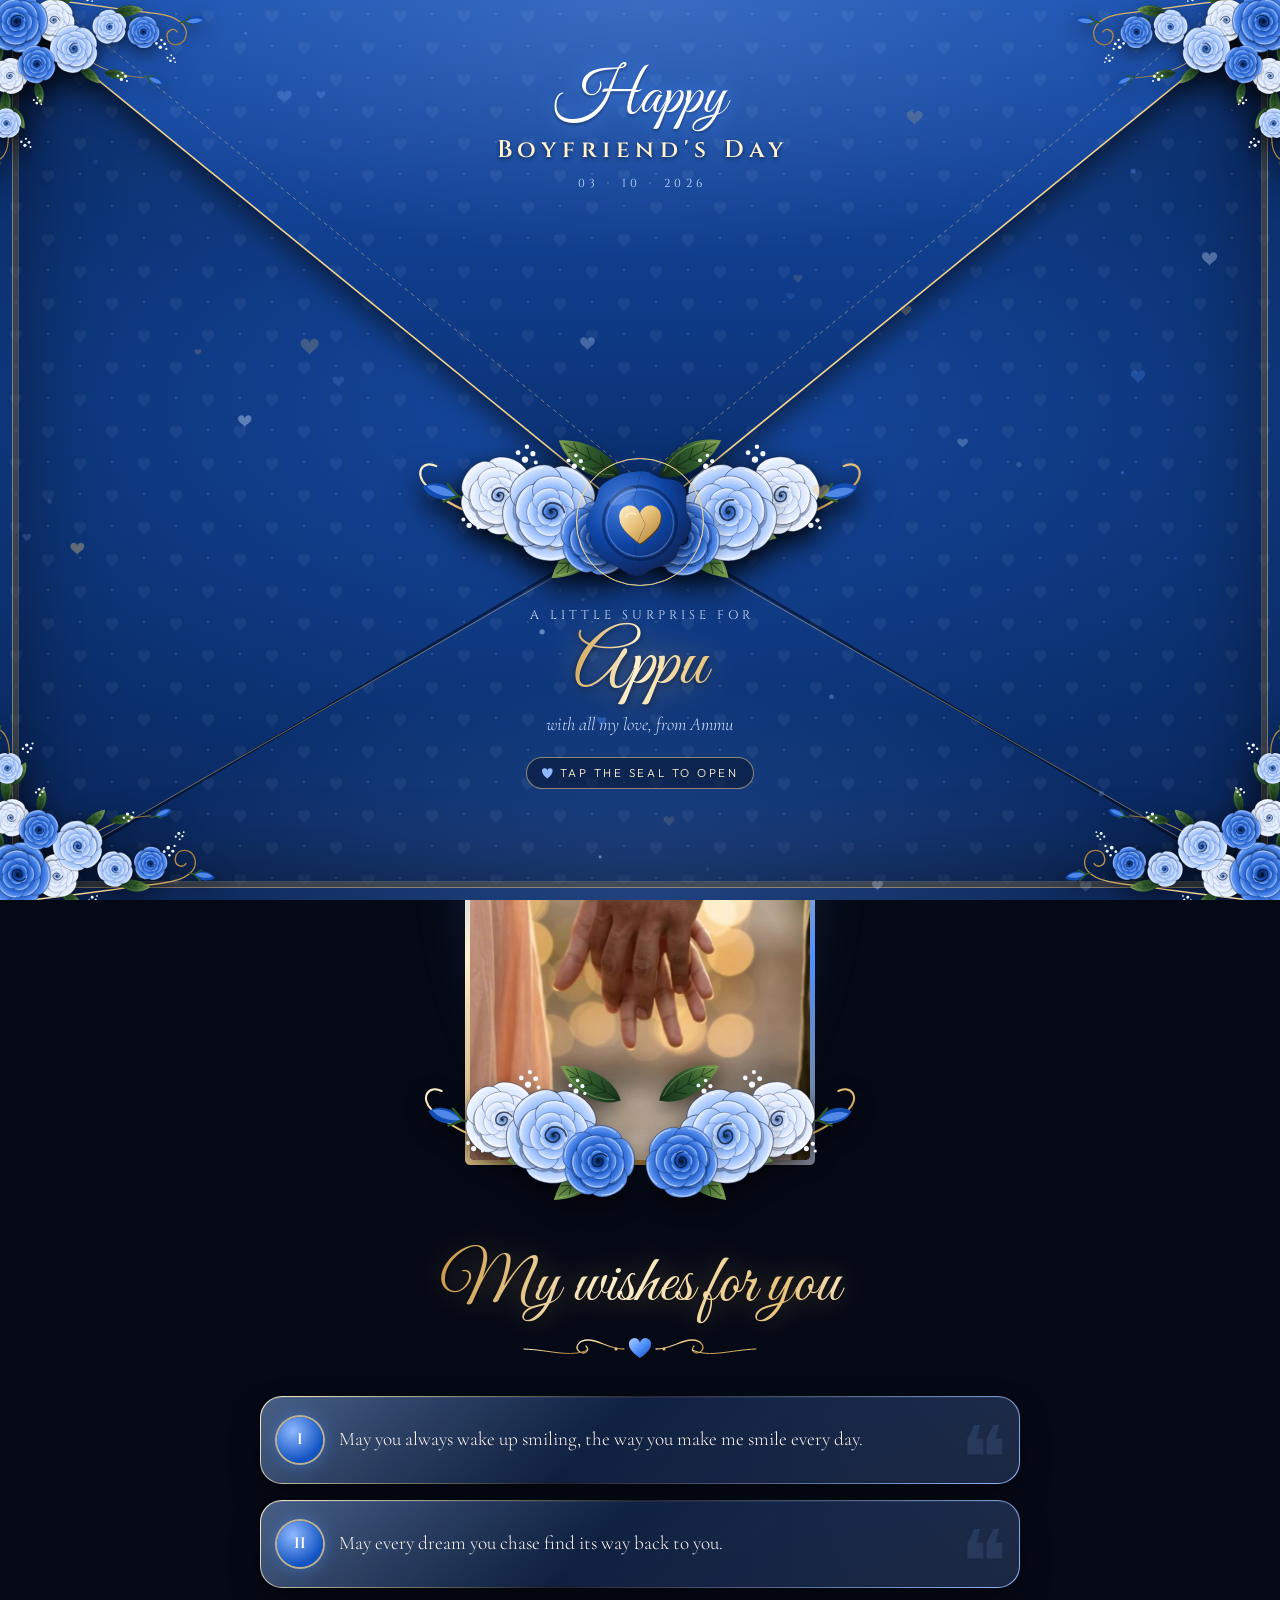
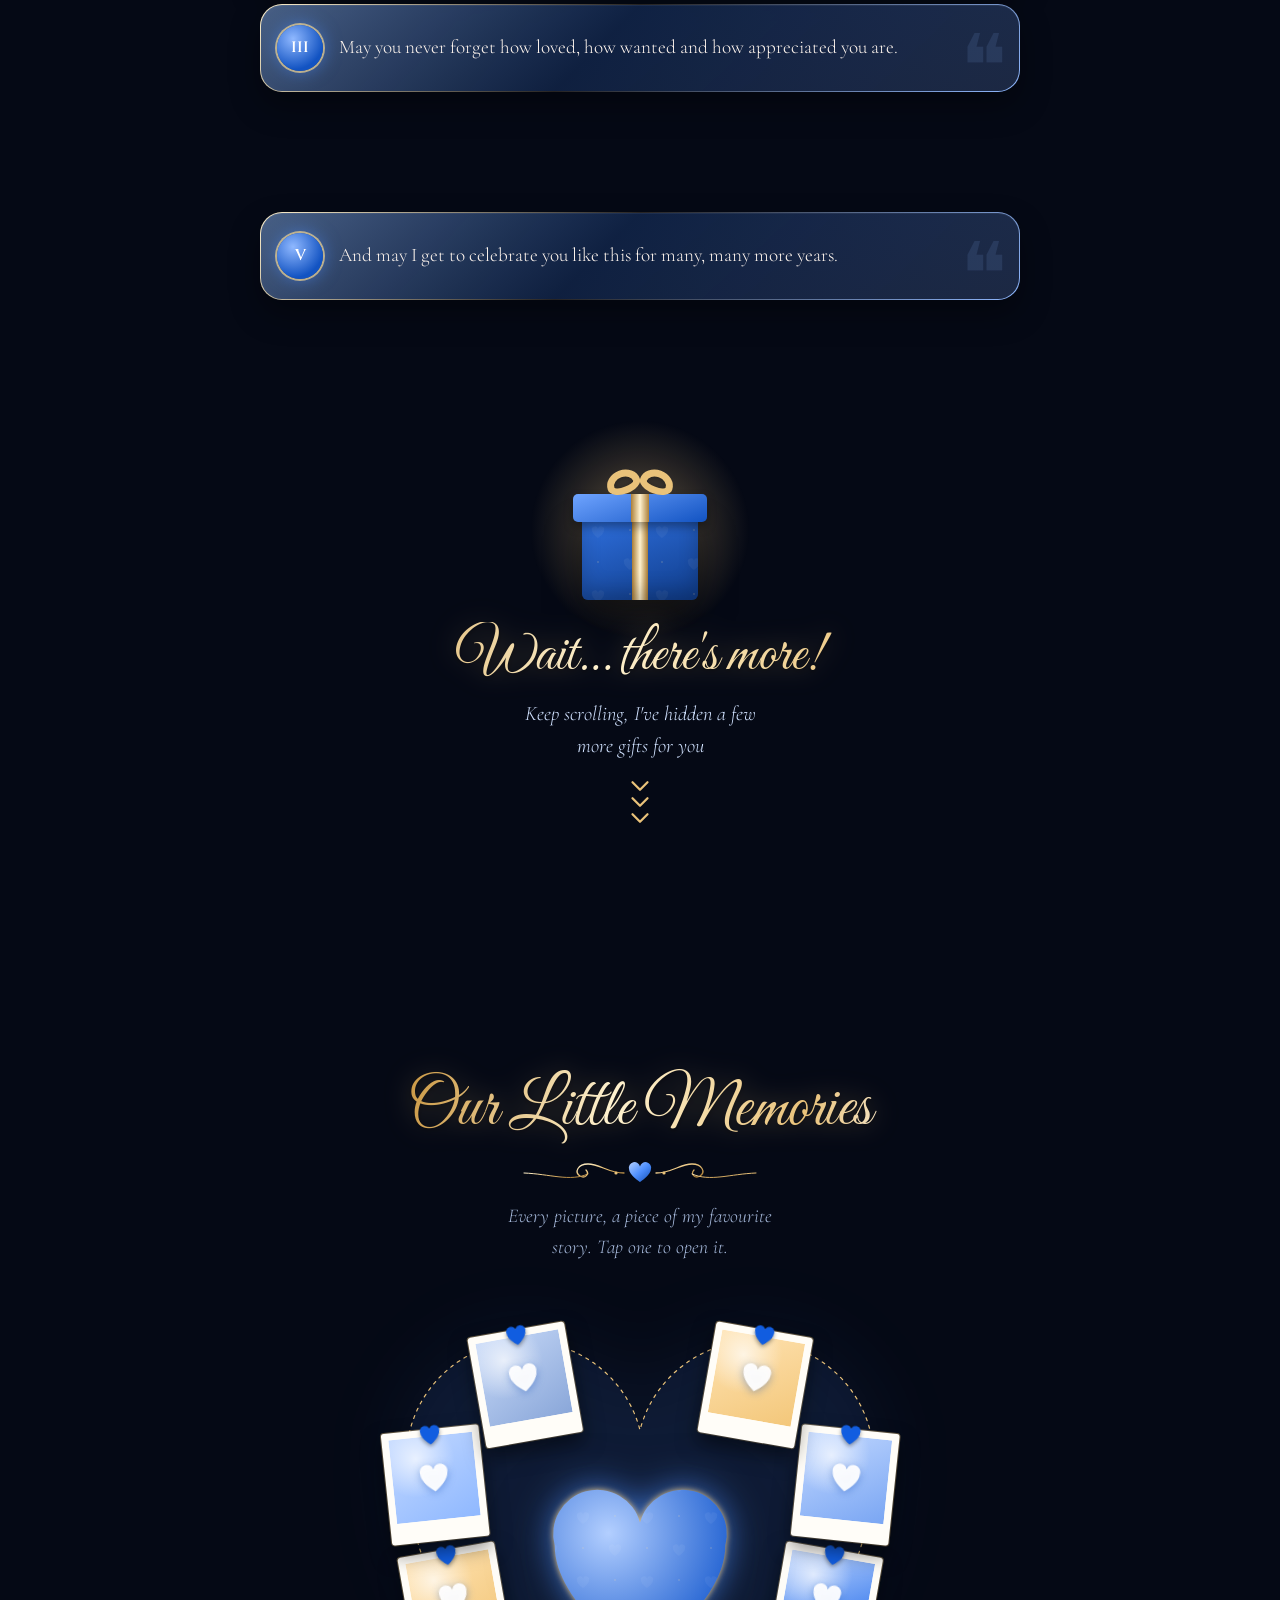
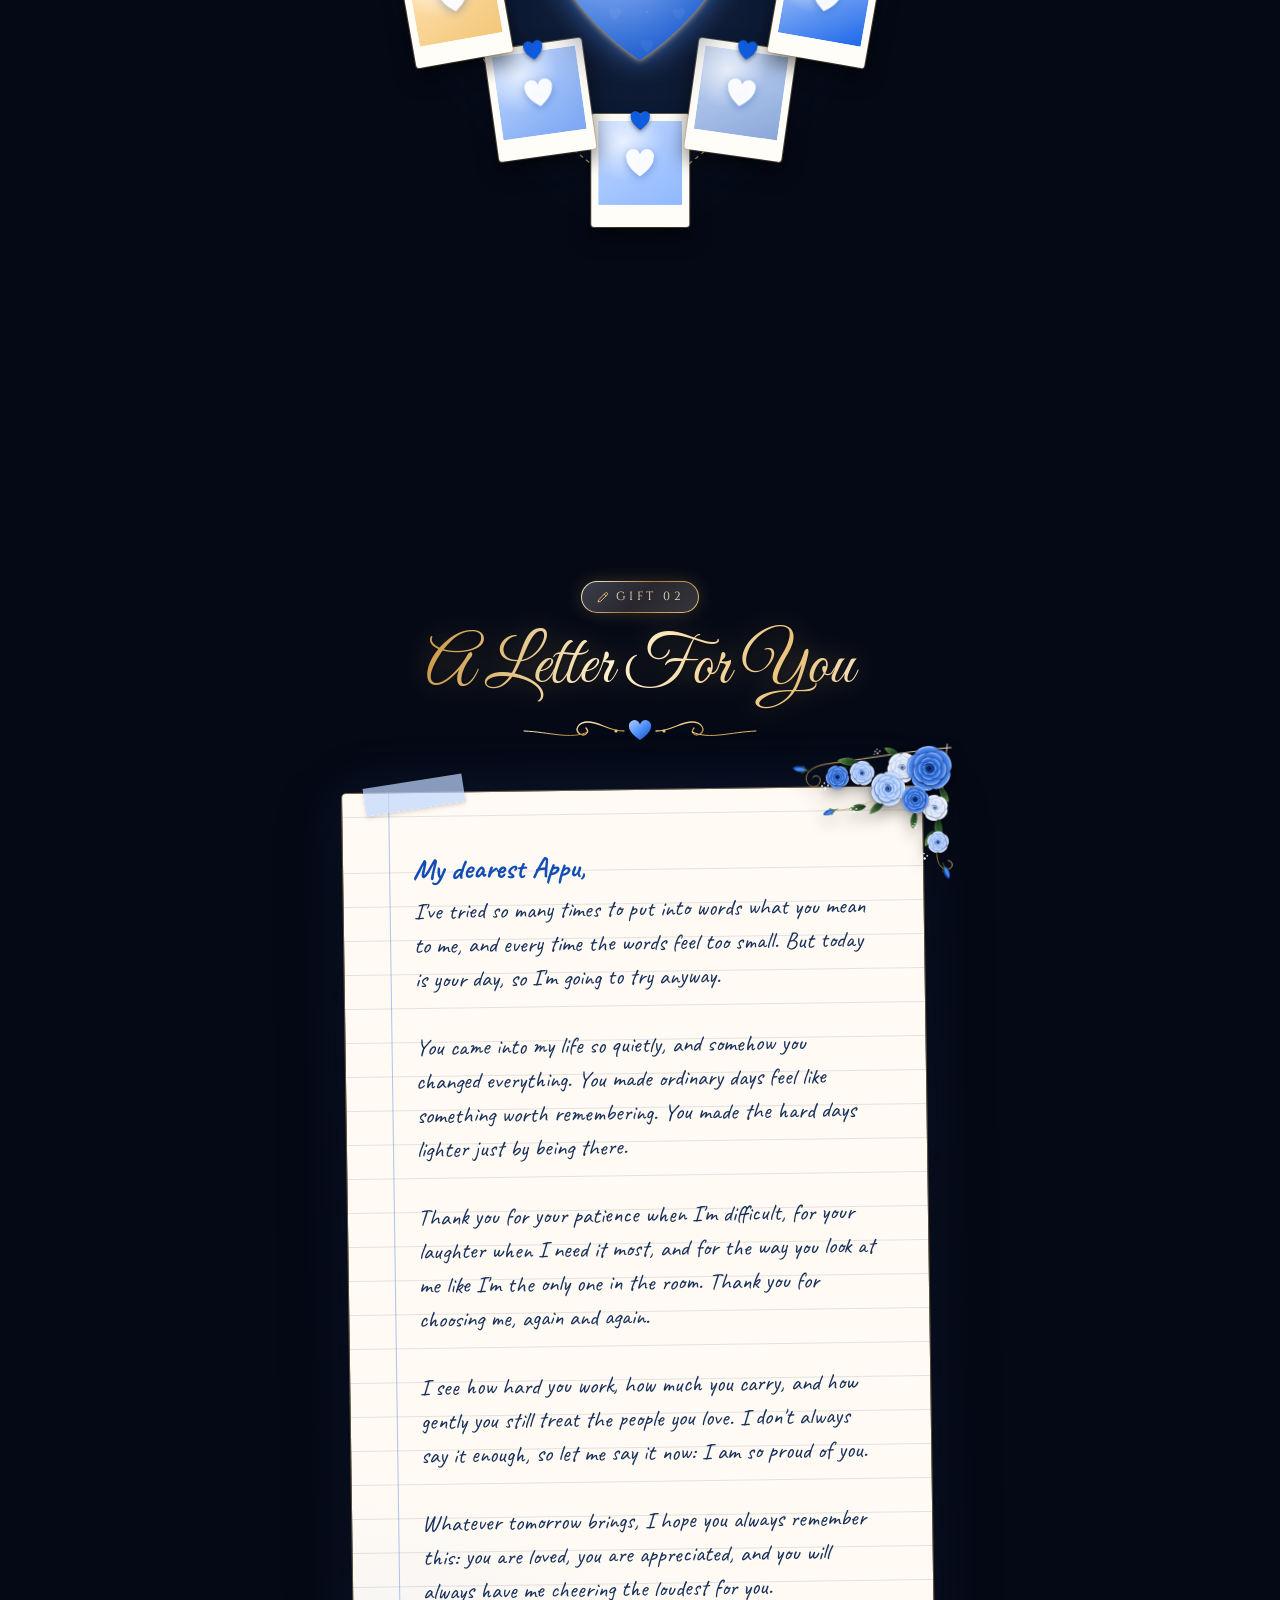
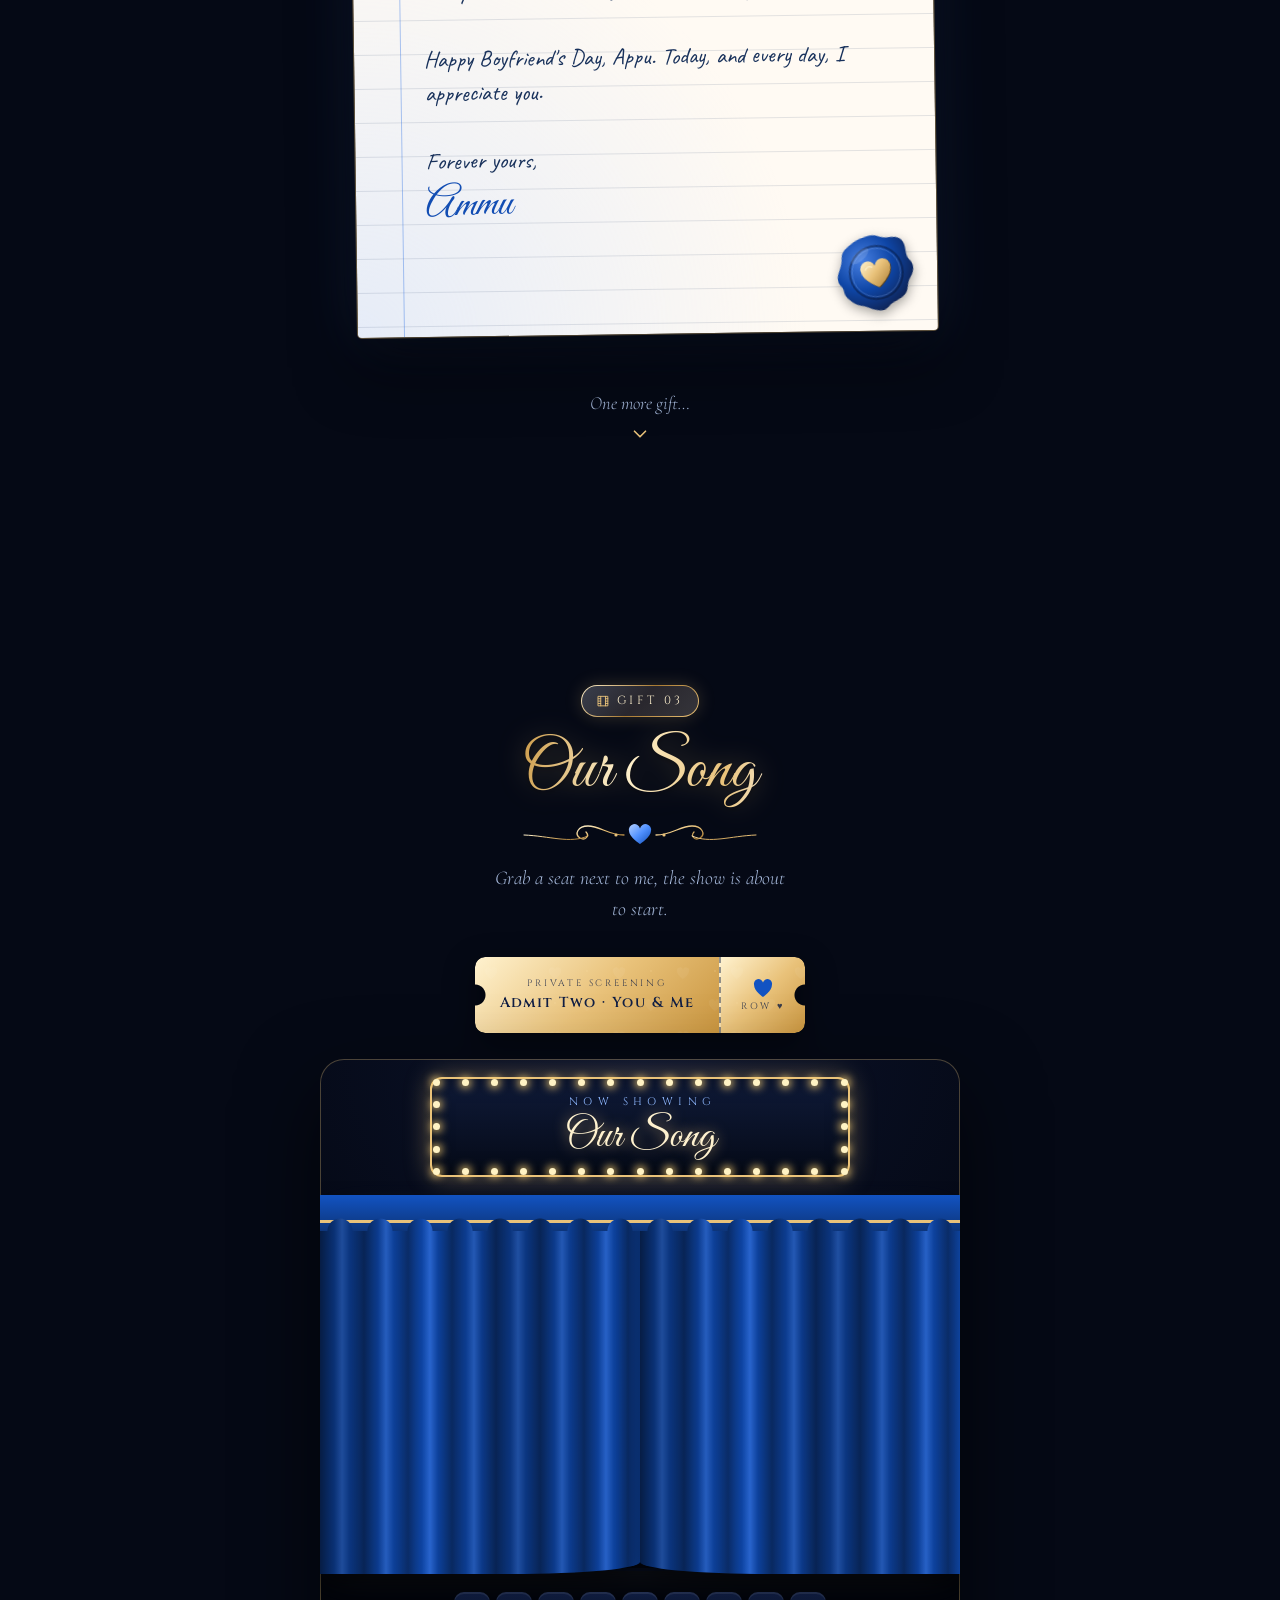
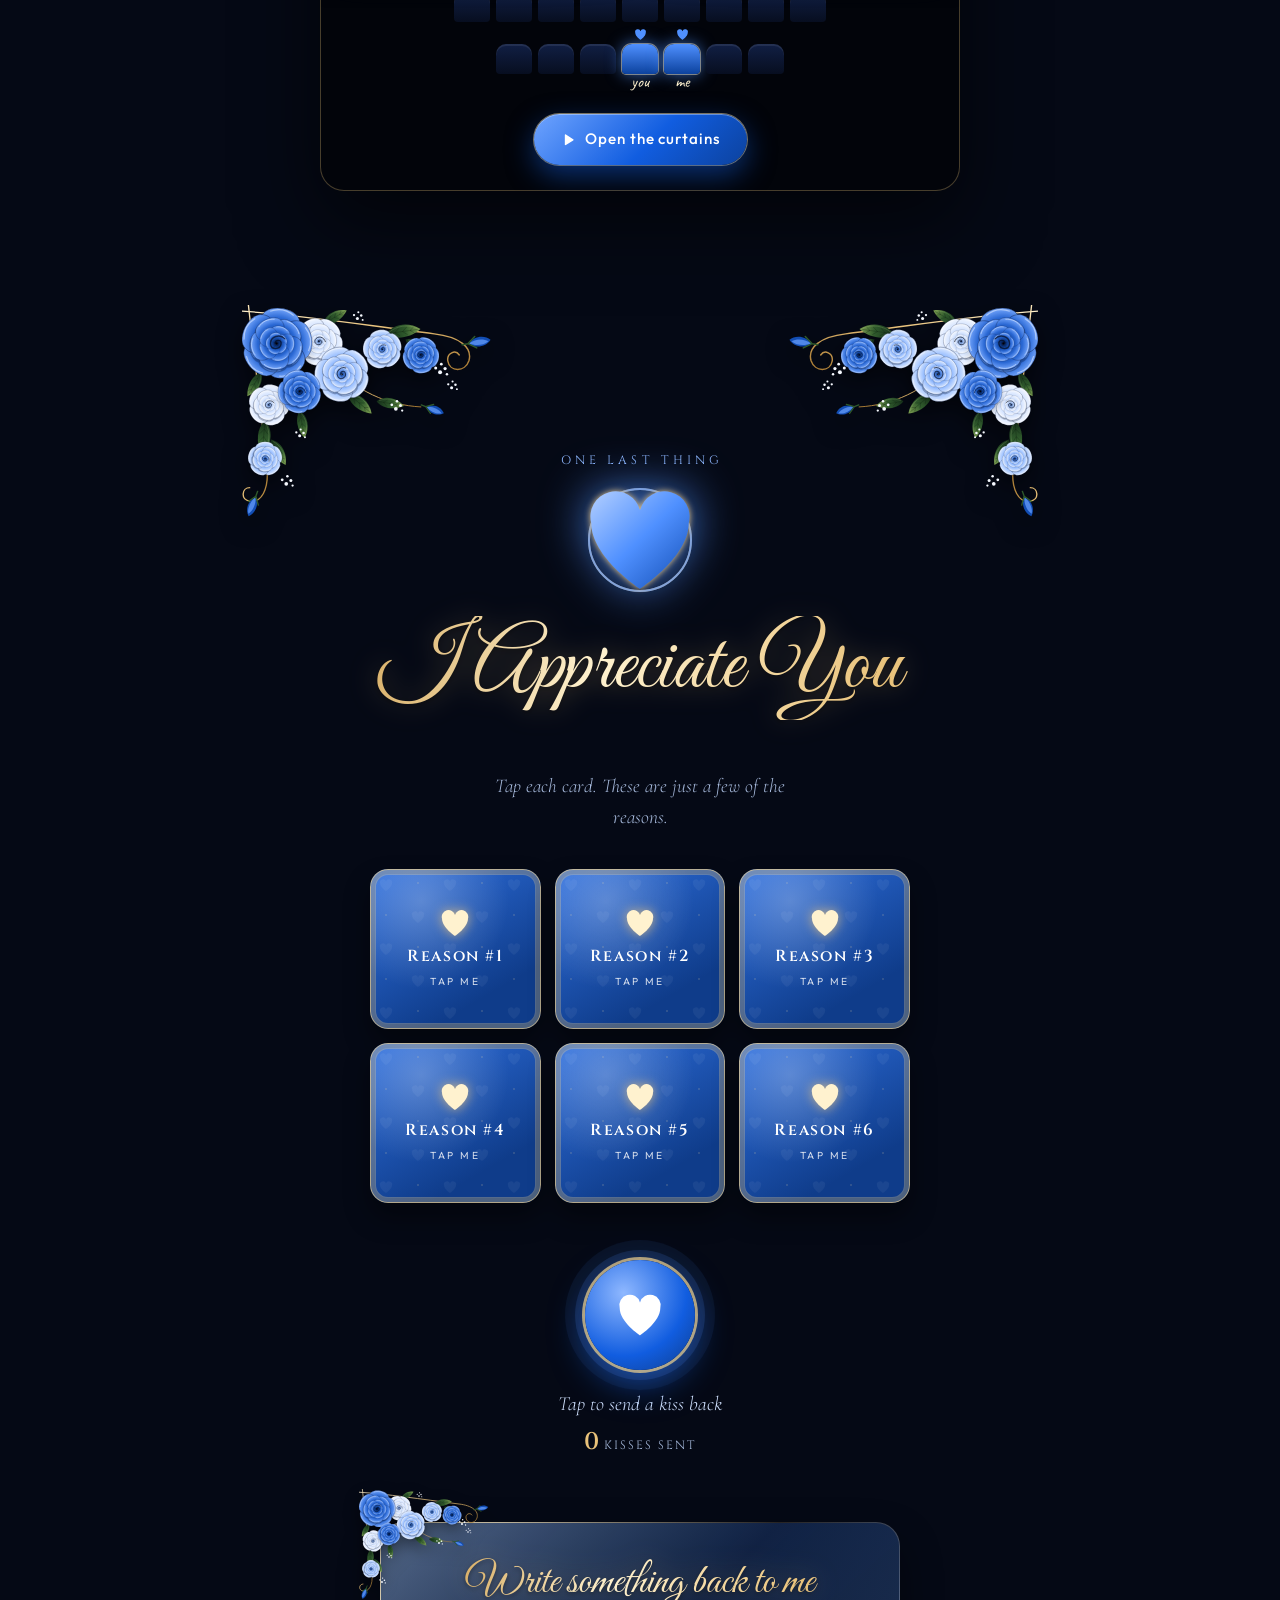
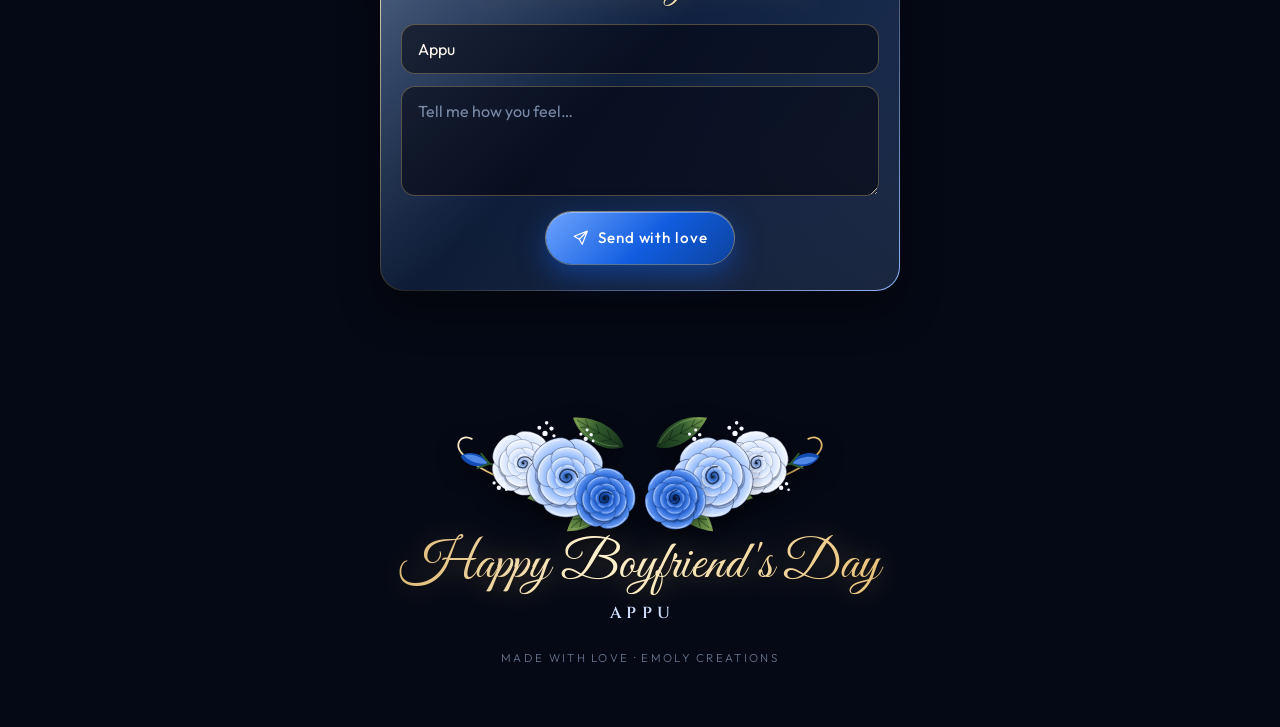
==== commit e219504c: "Make the wishes video silent and remove the sound button Strip the audio track from both video files" ====
--- a/index.html
+++ b/index.html
@@ -172,8 +172,6 @@
     <symbol id="i-heart" viewBox="0 0 32 32"><path d="M16 29S3 20.5 3 11.5A6.5 6.5 0 0 1 16 8a6.5 6.5 0 0 1 13 3.5C29 20.5 16 29 16 29Z"/></symbol>
     <symbol id="i-gift" viewBox="0 0 24 24"><path fill="none" stroke="currentColor" stroke-width="1.6" stroke-linecap="round" stroke-linejoin="round" d="M3 9h18v4H3zM5 13v8h14v-8M12 9v12M12 9S10.5 4 8 4a2.5 2.5 0 0 0 0 5M12 9s1.5-5 4-5a2.5 2.5 0 0 1 0 5"/></symbol>
     <symbol id="i-down" viewBox="0 0 24 24"><path fill="none" stroke="currentColor" stroke-width="1.8" stroke-linecap="round" stroke-linejoin="round" d="M6 9l6 6 6-6"/></symbol>
-    <symbol id="i-sound" viewBox="0 0 24 24"><path fill="none" stroke="currentColor" stroke-width="1.7" stroke-linecap="round" stroke-linejoin="round" d="M4 9v6h4l5 4V5L8 9zM16.5 8.5a5 5 0 0 1 0 7M19 6a8.5 8.5 0 0 1 0 12"/></symbol>
-    <symbol id="i-mute" viewBox="0 0 24 24"><path fill="none" stroke="currentColor" stroke-width="1.7" stroke-linecap="round" stroke-linejoin="round" d="M4 9v6h4l5 4V5L8 9zM17 9l5 6M22 9l-5 6"/></symbol>
     <symbol id="i-play" viewBox="0 0 24 24"><path fill="currentColor" d="M8 5.5v13a1 1 0 0 0 1.5.9l10-6.5a1 1 0 0 0 0-1.7l-10-6.5A1 1 0 0 0 8 5.5Z"/></symbol>
     <symbol id="i-close" viewBox="0 0 24 24"><path fill="none" stroke="currentColor" stroke-width="2" stroke-linecap="round" d="M6 6l12 12M18 6L6 18"/></symbol>
     <symbol id="i-send" viewBox="0 0 24 24"><path fill="none" stroke="currentColor" stroke-width="1.7" stroke-linecap="round" stroke-linejoin="round" d="M21 3L10 14M21 3l-7 18-4-7-7-4z"/></symbol>
@@ -277,9 +275,6 @@
 
     <div class="video-frame reveal" id="videoFrame">
       <div class="video-frame__inner" id="videoBox"></div>
-      <button class="video-frame__sound" id="videoSound" type="button" aria-label="Turn sound on" hidden>
-        <svg><use href="#i-mute"/></svg>
-      </button>
       <svg class="video-frame__posy" viewBox="-140 -70 280 140" aria-hidden="true"><use href="#posy" x="-140" y="-70" width="280" height="140"/></svg>
       <span class="video-frame__heart video-frame__heart--a" aria-hidden="true"><svg><use href="#i-heart"/></svg></span>
       <span class="video-frame__heart video-frame__heart--b" aria-hidden="true"><svg><use href="#i-heart"/></svg></span>
--- a/css/style.css
+++ b/css/style.css
@@ -361,16 +361,6 @@
 .video-frame__inner { position: relative; aspect-ratio: var(--ar); overflow: hidden; border-radius: inherit; background: #03060e; box-shadow: inset 0 0 0 3px rgba(9, 18, 44, .9); }
 .video-frame__inner video { width: 100%; height: 100%; object-fit: cover; }
 .video-frame__posy { position: absolute; left: 50%; bottom: -70px; width: 128%; height: auto; aspect-ratio: 2; transform: translateX(-50%); filter: drop-shadow(0 8px 10px rgba(0, 0, 0, .55)); overflow: visible; pointer-events: none; z-index: 1; }
-.video-frame__sound {
-  position: absolute; right: 18px; top: 50%; z-index: 2;
-  width: 48px; height: 48px; border-radius: 50%; border: 1px solid rgba(243, 212, 143, .6);
-  background: rgba(6, 13, 30, .6); backdrop-filter: blur(8px); -webkit-backdrop-filter: blur(8px);
-  display: grid; place-items: center; color: #fff;
-  animation: soundPulse 2s ease-in-out infinite;
-}
-.video-frame__sound svg { width: 22px; height: 22px; }
-.video-frame__sound.on { animation: none; }
-@keyframes soundPulse { 50% { box-shadow: 0 0 0 9px rgba(79, 144, 255, .25); } }
 .video-frame__heart { position: absolute; color: var(--rose); filter: drop-shadow(0 0 10px rgba(79, 144, 255, .9)); }
 .video-frame__heart svg { width: 100%; height: 100%; fill: currentColor; }
 .video-frame__heart--a { width: 36px; height: 36px; left: -18px; top: 26%; animation: floatHeart 3.5s ease-in-out infinite; }
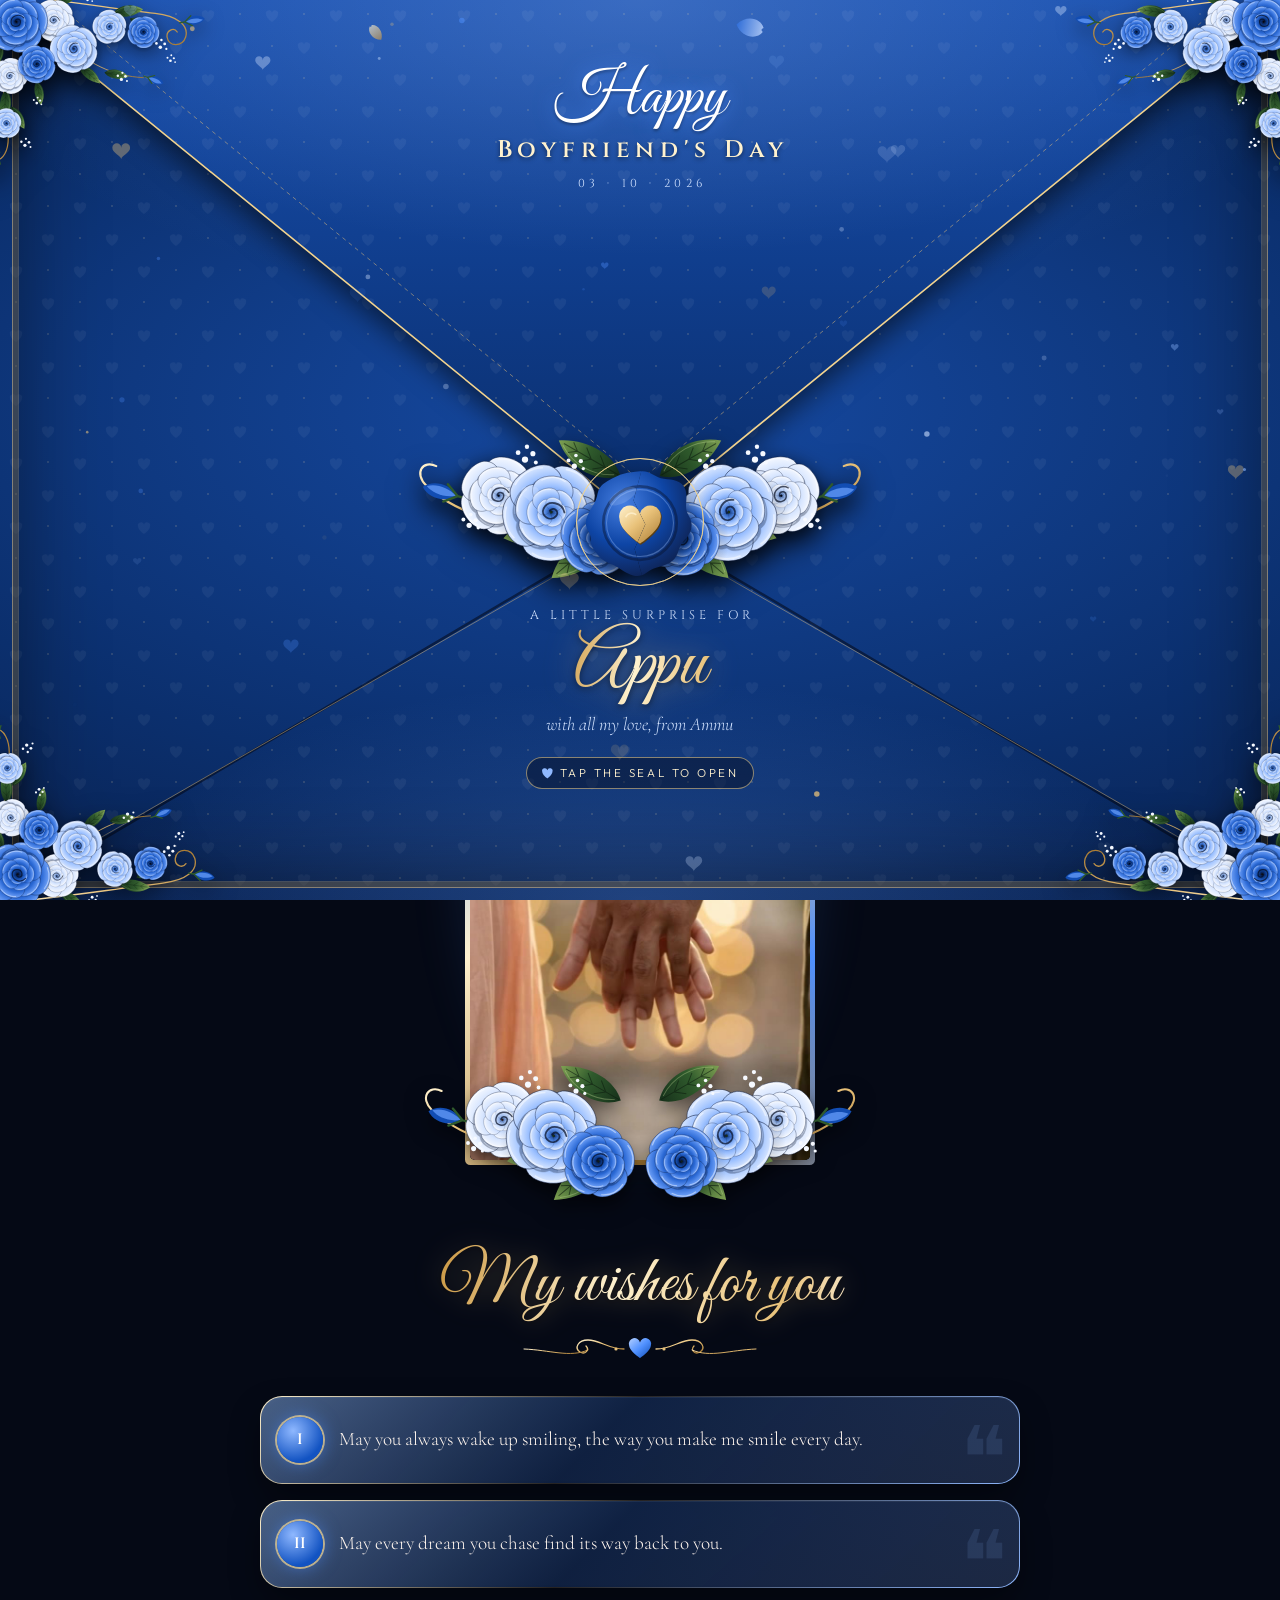
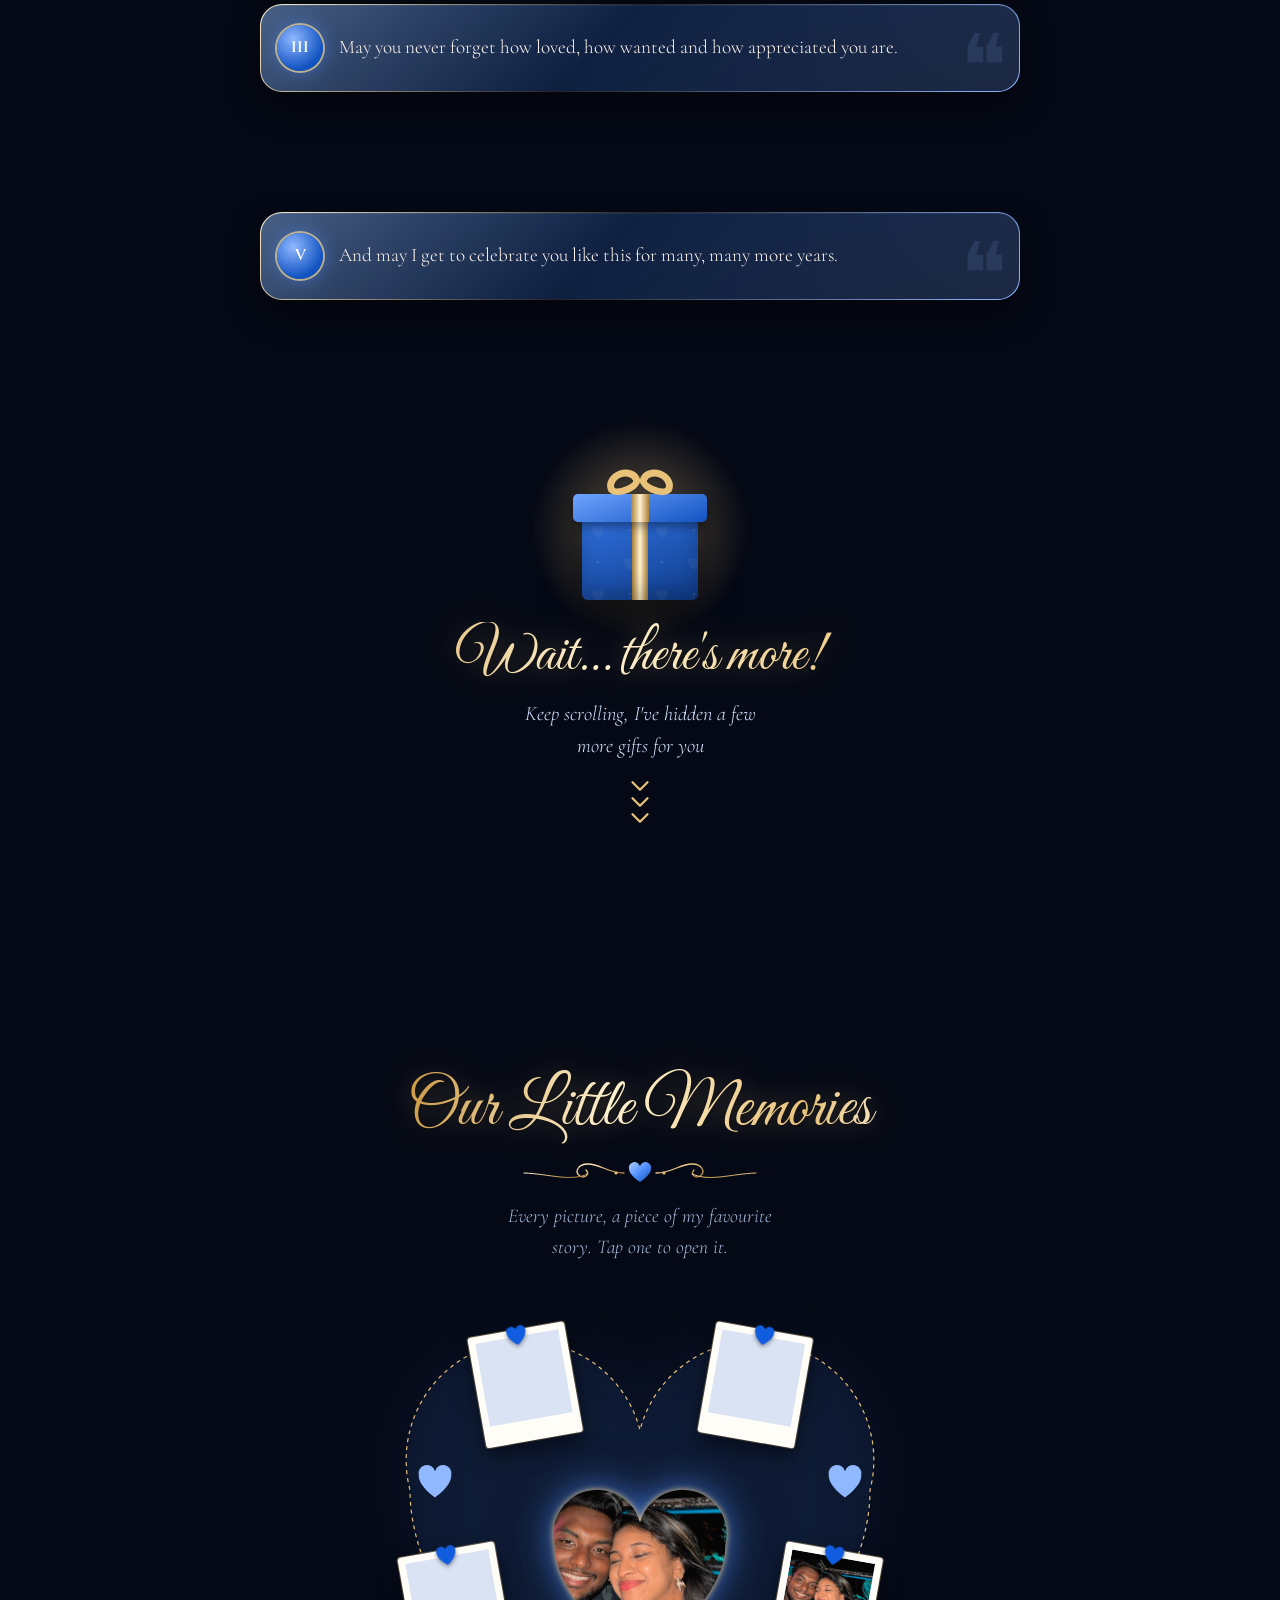
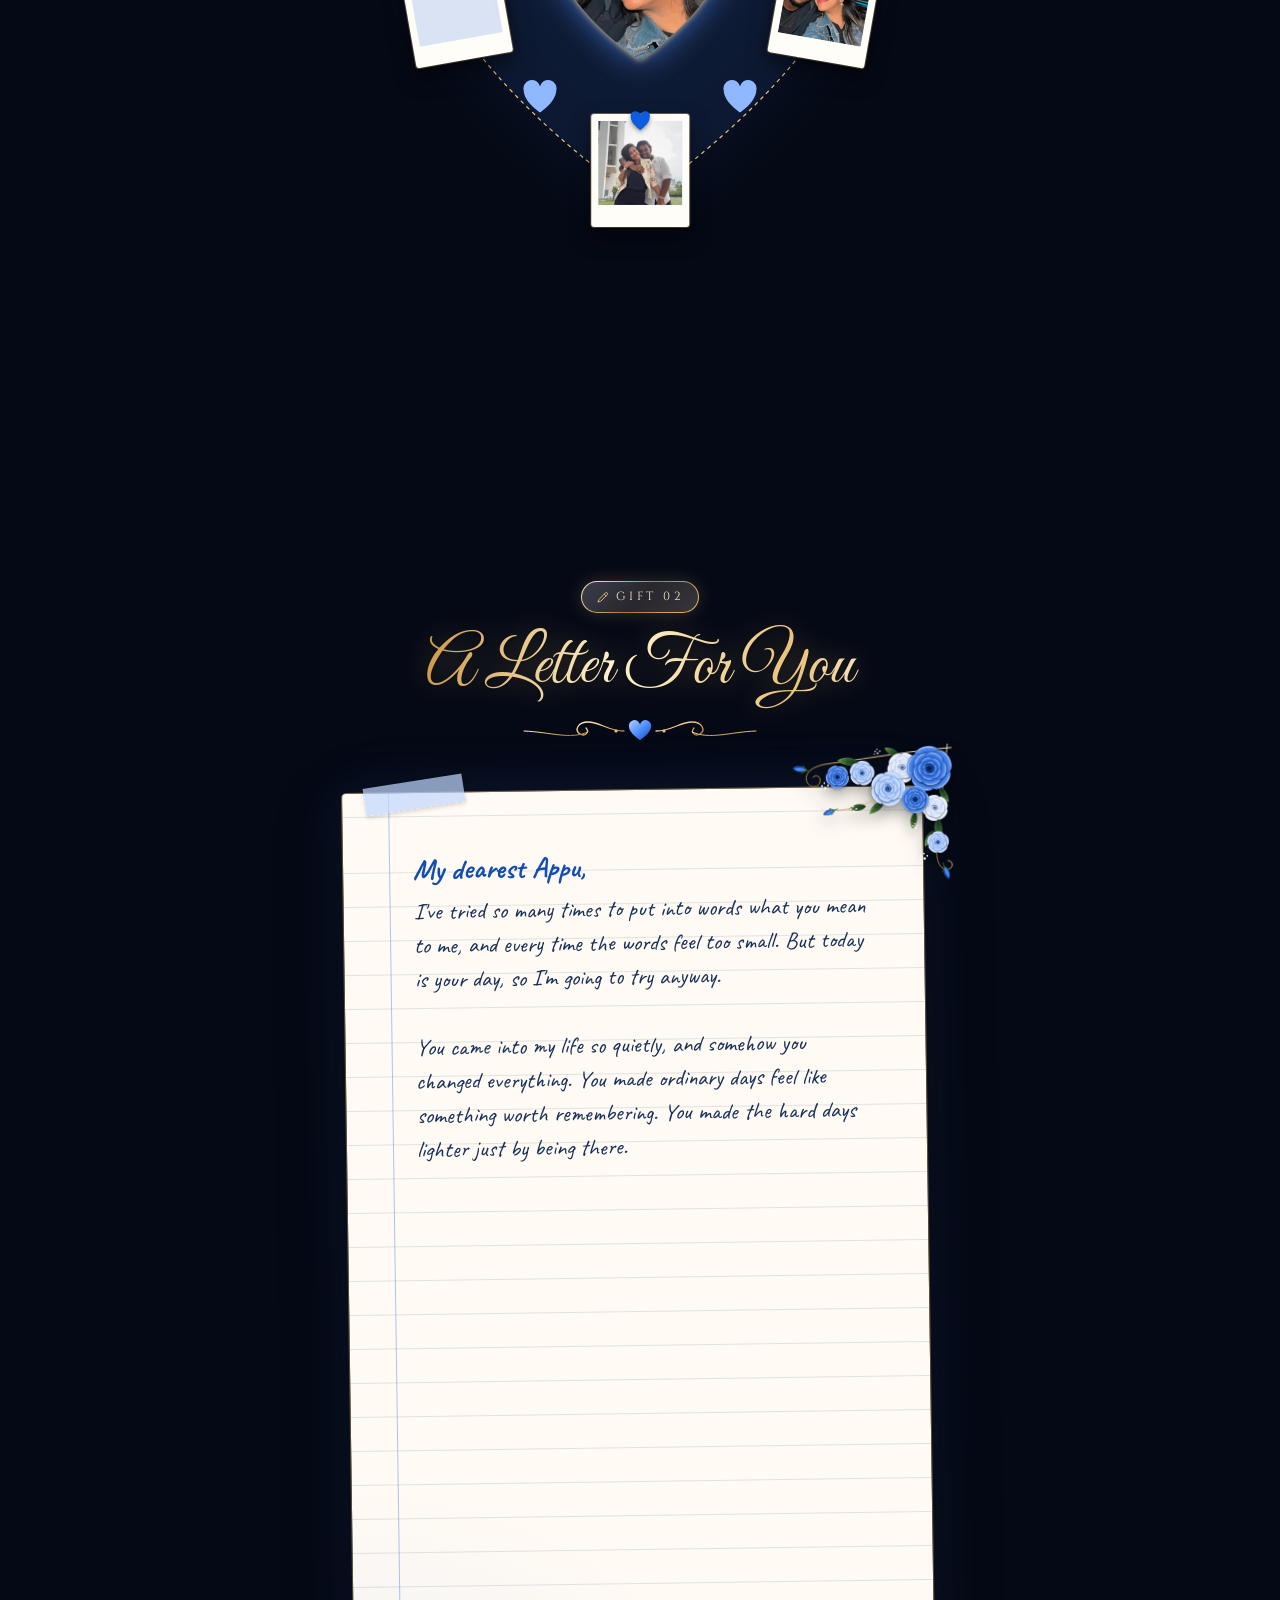
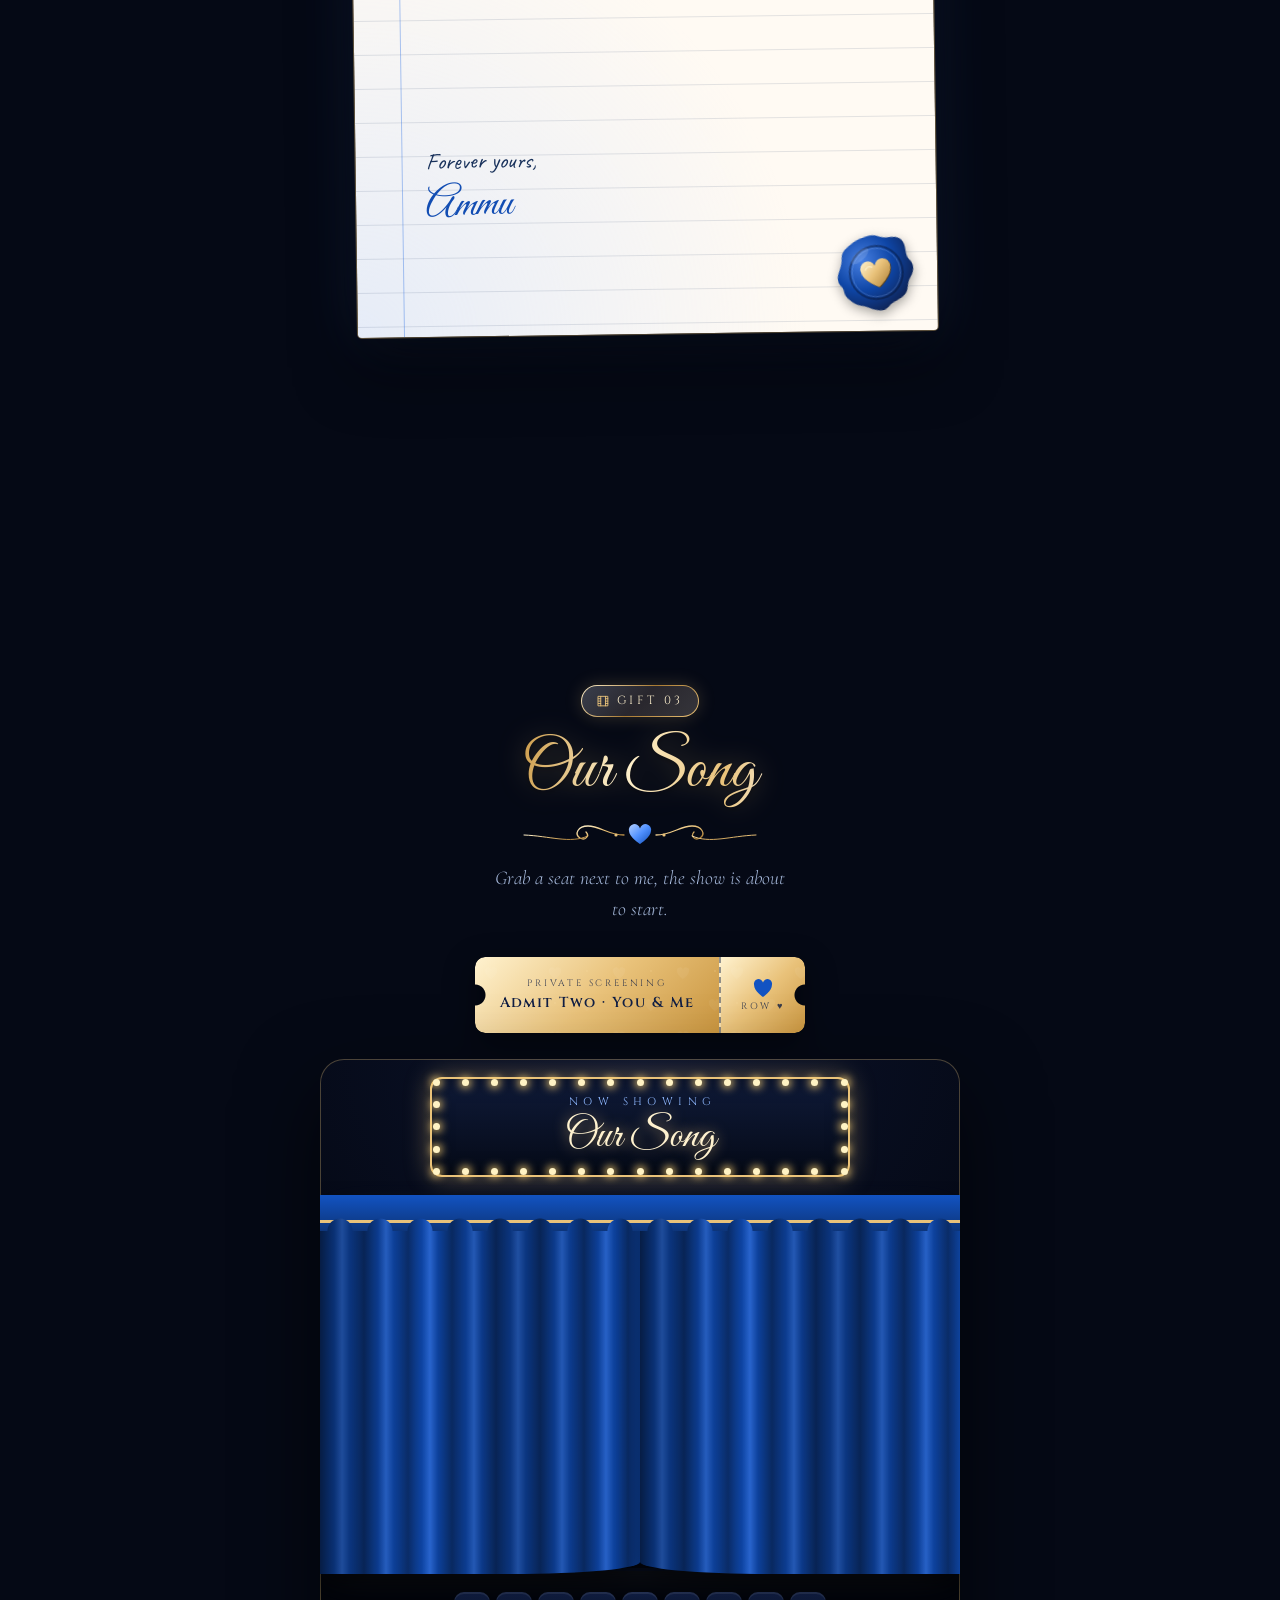
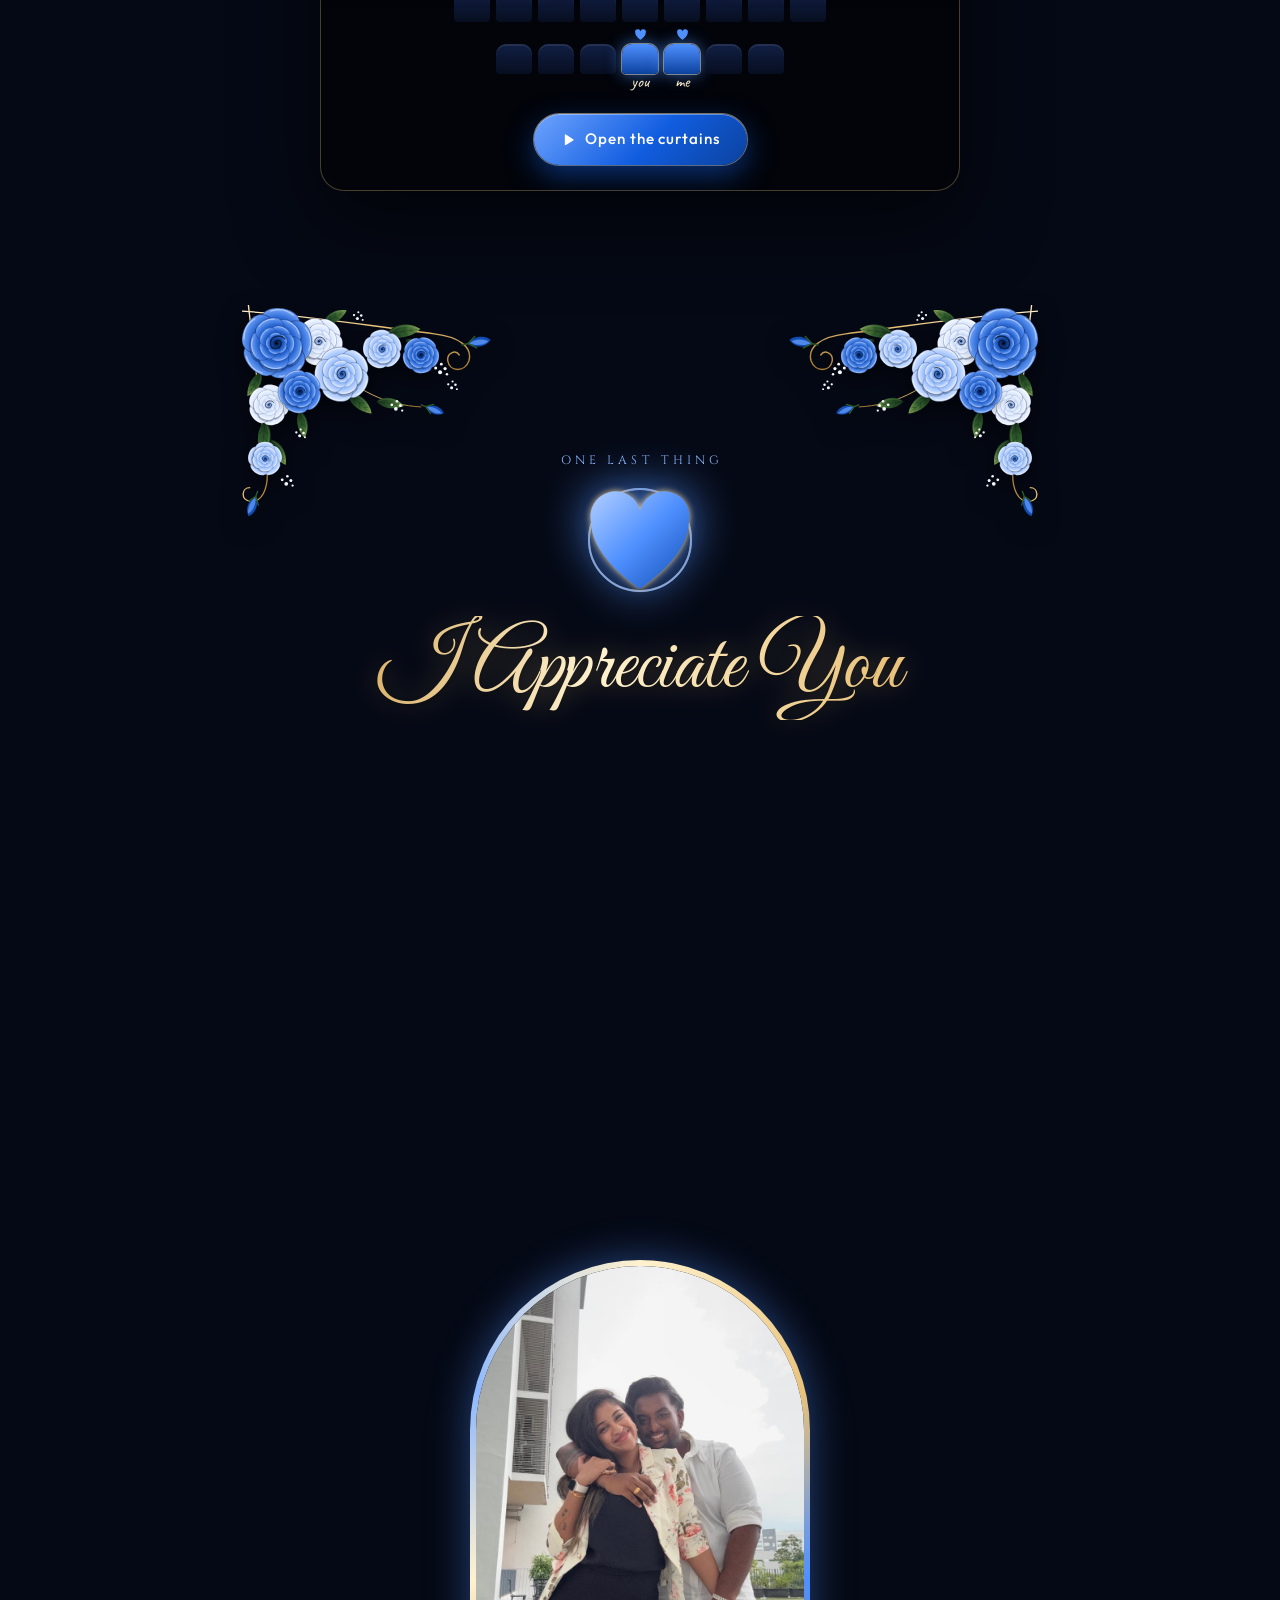
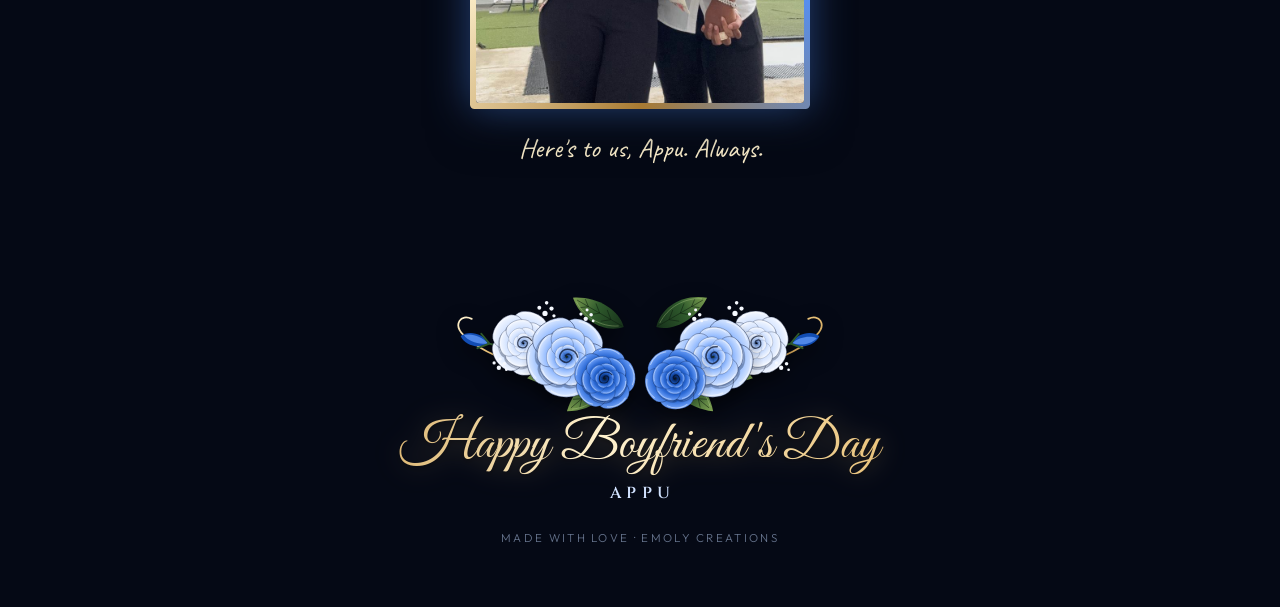
==== commit fe883168: "Add your photos; remove kisses and reply features - Five photos (metadata stripped) fill the heart c" ====
--- a/index.html
+++ b/index.html
@@ -174,7 +174,6 @@
     <symbol id="i-down" viewBox="0 0 24 24"><path fill="none" stroke="currentColor" stroke-width="1.8" stroke-linecap="round" stroke-linejoin="round" d="M6 9l6 6 6-6"/></symbol>
     <symbol id="i-play" viewBox="0 0 24 24"><path fill="currentColor" d="M8 5.5v13a1 1 0 0 0 1.5.9l10-6.5a1 1 0 0 0 0-1.7l-10-6.5A1 1 0 0 0 8 5.5Z"/></symbol>
     <symbol id="i-close" viewBox="0 0 24 24"><path fill="none" stroke="currentColor" stroke-width="2" stroke-linecap="round" d="M6 6l12 12M18 6L6 18"/></symbol>
-    <symbol id="i-send" viewBox="0 0 24 24"><path fill="none" stroke="currentColor" stroke-width="1.7" stroke-linecap="round" stroke-linejoin="round" d="M21 3L10 14M21 3l-7 18-4-7-7-4z"/></symbol>
     <symbol id="i-camera" viewBox="0 0 24 24"><path fill="none" stroke="currentColor" stroke-width="1.5" stroke-linecap="round" stroke-linejoin="round" d="M4 8h3l2-3h6l2 3h3v11H4zM12 17a4 4 0 1 0 0-8 4 4 0 0 0 0 8z"/></symbol>
     <symbol id="i-film" viewBox="0 0 24 24"><path fill="none" stroke="currentColor" stroke-width="1.5" stroke-linecap="round" stroke-linejoin="round" d="M4 4h16v16H4zM8 4v16M16 4v16M4 8h4M4 12h4M4 16h4M16 8h4M16 12h4M16 16h4"/></symbol>
     <symbol id="i-pen" viewBox="0 0 24 24"><path fill="none" stroke="currentColor" stroke-width="1.5" stroke-linecap="round" stroke-linejoin="round" d="M4 20l4-1L19 8a2.1 2.1 0 0 0-3-3L5 16zM14 7l3 3"/></symbol>
@@ -387,24 +386,10 @@
 
     <div class="reasons" id="reasons"></div>
 
-    <div class="love-box reveal">
-      <button class="love-btn" id="loveBtn" type="button" aria-label="Send a kiss">
-        <svg><use href="#i-heart"/></svg>
-      </button>
-      <p class="love-box__label" data-f="loveButton"></p>
-      <p class="love-box__count"><strong id="loveCount">0</strong> <span data-f="loveCounterLabel"></span></p>
-    </div>
-
-    <form class="reply reveal" id="replyForm" autocomplete="off">
-      <svg class="reply__rose" viewBox="0 0 260 220" aria-hidden="true"><use href="#roseCorner"/></svg>
-      <h3 class="reply__title gold-script" data-f="replyTitle"></h3>
-      <input class="reply__name" id="replyName" maxlength="60" required aria-label="Your name">
-      <textarea class="reply__msg" id="replyMsg" rows="4" maxlength="1500" required aria-label="Your message"></textarea>
-      <button class="btn btn--glow" type="submit" id="replySend">
-        <svg><use href="#i-send"/></svg><span data-f="replyButton"></span>
-      </button>
-      <p class="reply__thanks" id="replyThanks" hidden><svg><use href="#i-heart"/></svg> <span data-f="replyThanks"></span></p>
-    </form>
+    <figure class="us-photo reveal" id="usPhoto">
+      <div class="us-photo__frame"><div class="us-photo__img" id="usPhotoImg"></div></div>
+      <figcaption class="us-photo__cap" id="usPhotoCap"></figcaption>
+    </figure>
 
     <footer class="footer">
       <svg class="footer__posy" viewBox="-140 -70 280 140" aria-hidden="true"><use href="#posy" x="-140" y="-70" width="280" height="140"/></svg>
@@ -432,8 +417,6 @@
   </figure>
 </div>
 
-<div class="toast" id="toast" role="status" aria-live="polite"></div>
-
 <script src="js/config.js?v=2"></script>
 <script src="js/app.js?v=2"></script>
 </body>
--- a/css/style.css
+++ b/css/style.css
@@ -102,7 +102,7 @@
 @keyframes sweep { 0%, 55% { left: -60%; } 100% { left: 130%; } }
 .btn:hover { transform: translateY(-2px) scale(1.03); }
 .btn:active { transform: scale(.96); }
-.btn:focus-visible, .seal:focus-visible, .love-btn:focus-visible, .polaroid:focus-visible, .heart-photo:focus-visible, .reason:focus-visible {
+.btn:focus-visible, .seal:focus-visible, .polaroid:focus-visible, .heart-photo:focus-visible, .reason:focus-visible {
   outline: 2px solid var(--gold); outline-offset: 4px;
 }
 
@@ -691,46 +691,17 @@
 .reason__front small { font-family: var(--f-ui); font-weight: 400; font-size: .64rem; letter-spacing: .24em; text-transform: uppercase; opacity: .8; }
 .reason__back { transform: rotateY(180deg); background: radial-gradient(circle at 100% 0, rgba(192, 215, 255, .5), transparent 45%), var(--paper); color: var(--ink); box-shadow: 0 14px 26px rgba(0, 0, 0, .4), inset 0 0 0 1px rgba(168, 122, 50, .5); font-family: var(--f-hand); font-size: 1.25rem; line-height: 1.2; }
 
-.love-box { margin: 3.6rem auto 0; display: flex; flex-direction: column; align-items: center; }
-.love-btn {
-  position: relative; width: 110px; height: 110px; border-radius: 50%; border: 0; padding: 0;
-  background: radial-gradient(circle at 35% 30%, #8fb8ff, #115de0 60%, #0f3c8a);
-  box-shadow: 0 0 0 3px rgba(243, 212, 143, .7), 0 0 0 10px rgba(79, 144, 255, .15), 0 0 0 20px rgba(79, 144, 255, .07), 0 14px 34px rgba(17, 93, 224, .6);
-  display: grid; place-items: center;
-  transition: transform .2s var(--ease-spring);
-  animation: loveIdle 2.4s ease-in-out infinite;
-}
-.love-btn svg { width: 50px; height: 50px; fill: #fff; }
-.love-btn:active { transform: scale(.88); }
-.love-btn.pop { animation: lovePop .45s var(--ease-spring); }
-@keyframes loveIdle { 50% { box-shadow: 0 0 0 3px rgba(243, 212, 143, .7), 0 0 0 14px rgba(79, 144, 255, .2), 0 0 0 28px rgba(79, 144, 255, .06), 0 14px 34px rgba(17, 93, 224, .6); } }
-@keyframes lovePop { 40% { transform: scale(1.18); } }
-.love-box__label { margin: 1.1rem 0 0; font-family: var(--f-serif); font-style: italic; font-size: 1.25rem; color: var(--blush); }
-.love-box__count { margin: .2rem 0 0; font-family: var(--f-caps); font-size: .75rem; letter-spacing: .16em; text-transform: uppercase; color: var(--muted); }
-.love-box__count strong { font-size: 1.5rem; color: var(--gold); font-weight: 600; letter-spacing: 0; display: inline-block; }
-.love-box__count strong.bump { animation: lovePop .4s var(--ease-spring); }
-
-.reply {
-  position: relative; margin: 3.8rem auto 0; max-width: 520px; display: grid; gap: 12px; padding: 34px 20px 26px;
-  border-radius: 24px;
-  background: linear-gradient(150deg, rgba(12, 48, 110, .7), rgba(6, 13, 30, .85)) padding-box, linear-gradient(135deg, var(--gold-hi), rgba(233, 194, 122, .15) 45%, var(--rose-2)) border-box;
-  border: 1px solid transparent;
-  box-shadow: 0 20px 40px rgba(0, 0, 0, .4);
-}
-.reply__rose { position: absolute; left: -22px; top: -34px; width: 130px; height: auto; aspect-ratio: 260 / 220; filter: drop-shadow(0 6px 8px rgba(0, 0, 0, .45)); }
-.reply__title { margin: 0 0 .2rem; font-weight: 400; font-size: clamp(2rem, 8.5vw, 2.6rem); line-height: 1.25; }
-.reply input, .reply textarea {
-  width: 100%; padding: 14px 16px; border-radius: 14px;
-  border: 1px solid rgba(243, 212, 143, .3); background: rgba(2, 4, 11, .55);
-  color: var(--cream); font-family: var(--f-ui); font-size: 1rem; resize: vertical;
-  transition: border-color .25s, box-shadow .25s;
-}
-.reply input::placeholder, .reply textarea::placeholder { color: rgba(167, 186, 220, .7); }
-.reply input:focus, .reply textarea:focus { outline: none; border-color: var(--gold); box-shadow: 0 0 0 3px rgba(233, 194, 122, .2); }
-.reply .btn { justify-self: center; margin-top: 4px; }
-.reply .btn[disabled] { opacity: .6; pointer-events: none; }
-.reply__thanks { margin: 0; font-family: var(--f-serif); font-style: italic; font-size: 1.15rem; color: var(--gold); animation: fadeUp .8s var(--ease-out); }
-.reply__thanks svg { fill: var(--rose); vertical-align: -.1em; }
+/* Final framed photo of us */
+.us-photo { margin: 3.6rem auto 0; width: min(78vw, 340px); position: relative; }
+.us-photo__frame {
+  position: relative; padding: 6px; border-radius: 999px 999px 26px 26px;
+  background: conic-gradient(from var(--spin, 0deg), var(--gold-hi), var(--gold), var(--rose), var(--gold-lo), var(--gold-hi), var(--rose-2), var(--gold-hi));
+  animation: spinBorder 6s linear infinite;
+  box-shadow: 0 0 40px rgba(79, 144, 255, .45), 0 20px 40px rgba(0, 0, 0, .5);
+}
+.us-photo__img { aspect-ratio: 3 / 4; border-radius: 999px 999px 20px 20px; overflow: hidden; background: #02050d; }
+.us-photo__img img { width: 100%; height: 100%; object-fit: cover; }
+.us-photo__cap { margin-top: 18px; font-family: var(--f-hand); font-size: 1.7rem; color: var(--gold-hi); }
 
 .footer { margin-top: 5rem; }
 .footer__posy { display: block; width: min(90vw, 380px); height: auto; aspect-ratio: 2; margin: 0 auto -30px; overflow: visible; filter: drop-shadow(0 8px 10px rgba(0, 0, 0, .5)); }
@@ -750,9 +721,6 @@
 .tap-heart svg { width: 100%; height: 100%; fill: currentColor; }
 @keyframes tapUp { from { transform: translate(0, 0) scale(.4); opacity: 1; } to { transform: translate(var(--x), -70px) scale(1.1) rotate(var(--r)); opacity: 0; } }
 
-/* ---------- Toast ---------- */
-.toast { position: fixed; left: 50%; bottom: calc(24px + env(safe-area-inset-bottom)); z-index: 90; max-width: calc(100vw - 32px); padding: 12px 20px; border-radius: 999px; background: rgba(7, 14, 32, .94); border: 1px solid var(--glass-line); color: var(--cream); font-size: .9rem; transform: translate(-50%, 30px); opacity: 0; pointer-events: none; transition: opacity .4s, transform .4s var(--ease-spring); }
-.toast.show { opacity: 1; transform: translate(-50%, 0); }
 
 /* ---------- Larger screens ---------- */
 @media (min-width: 700px) {
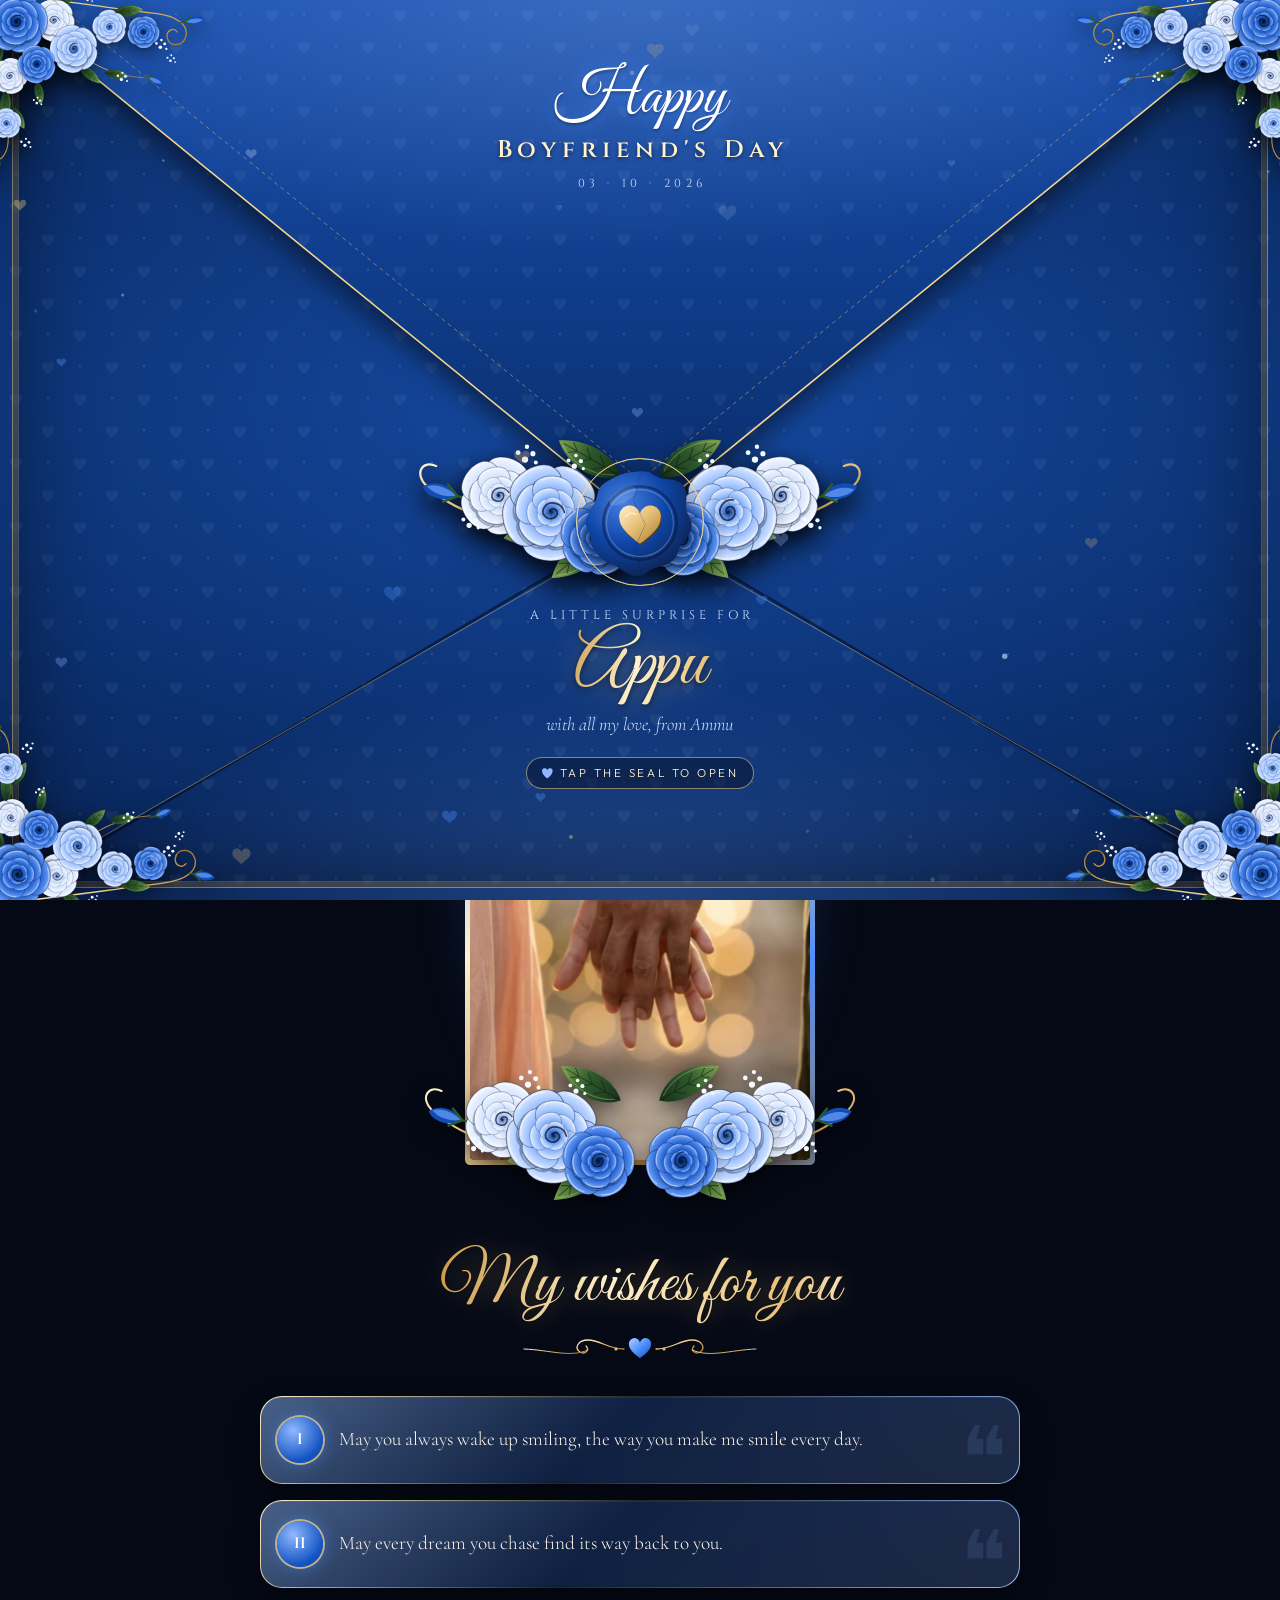
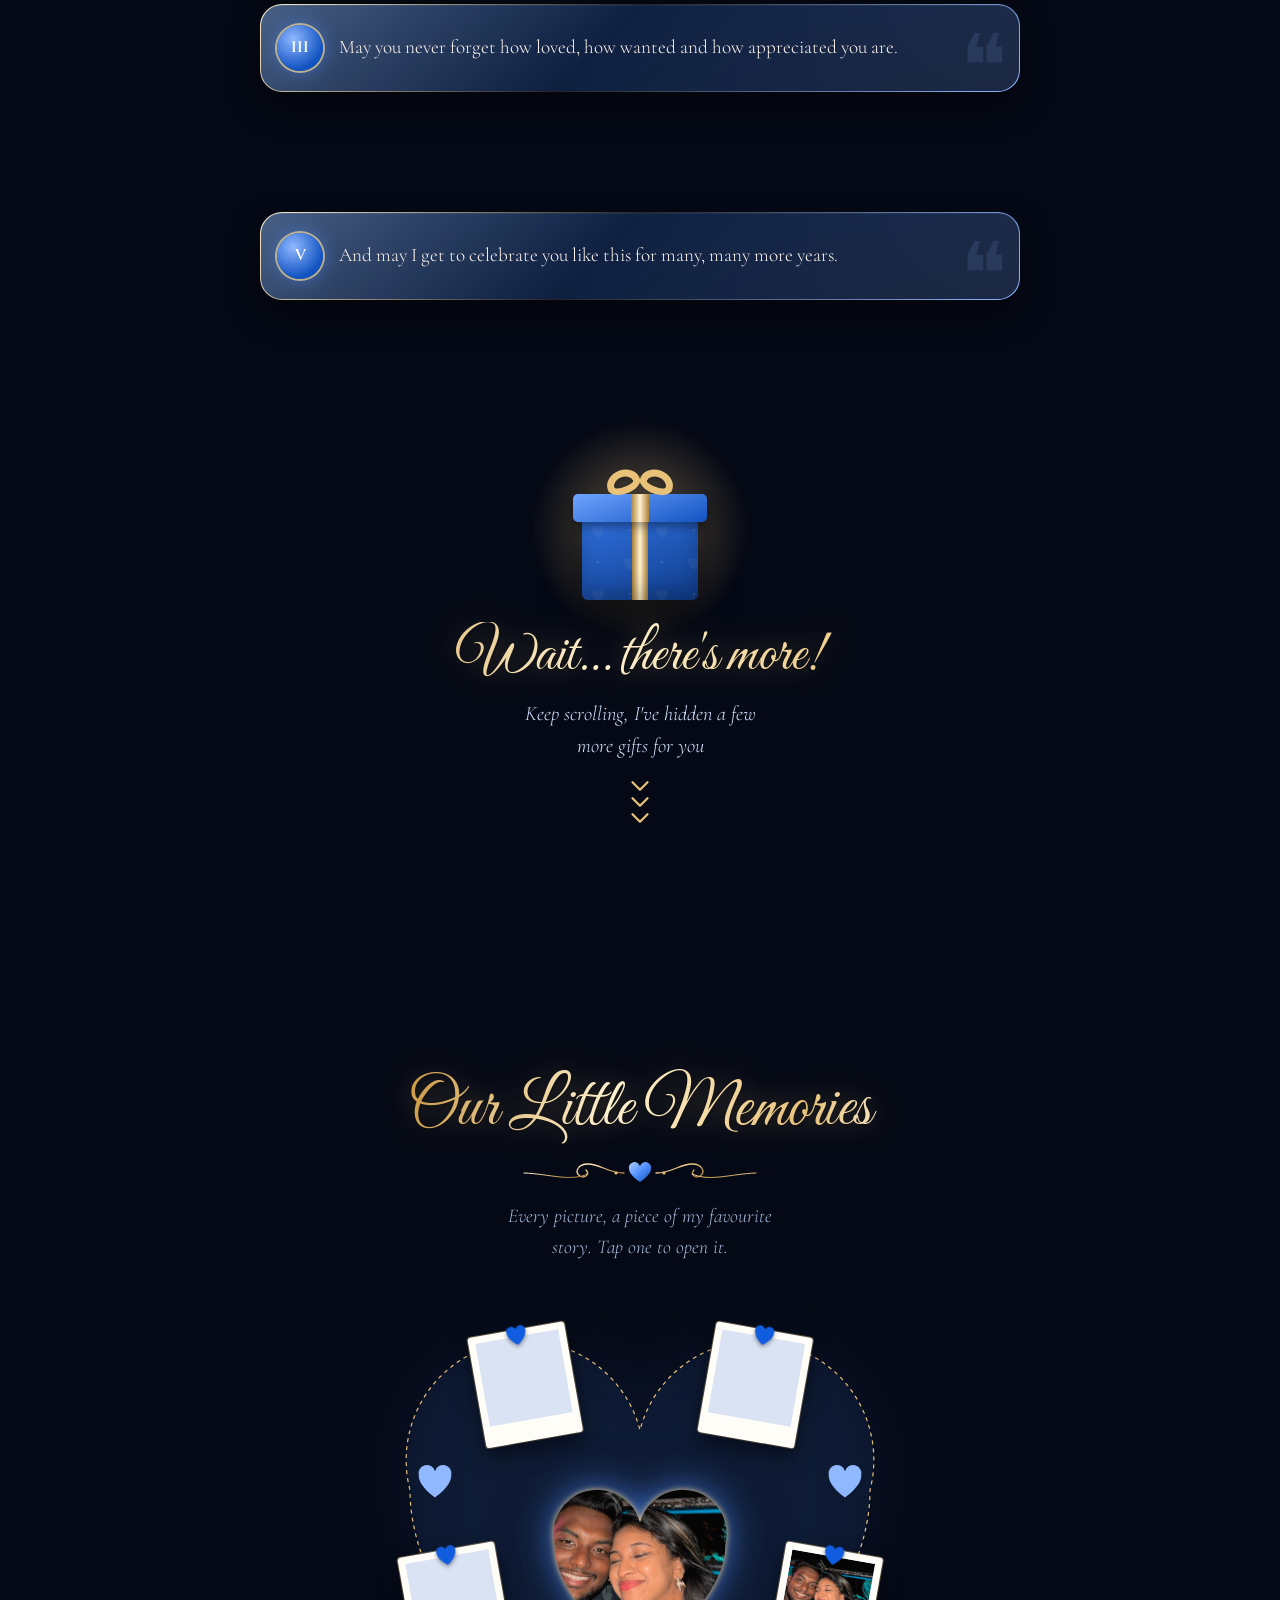
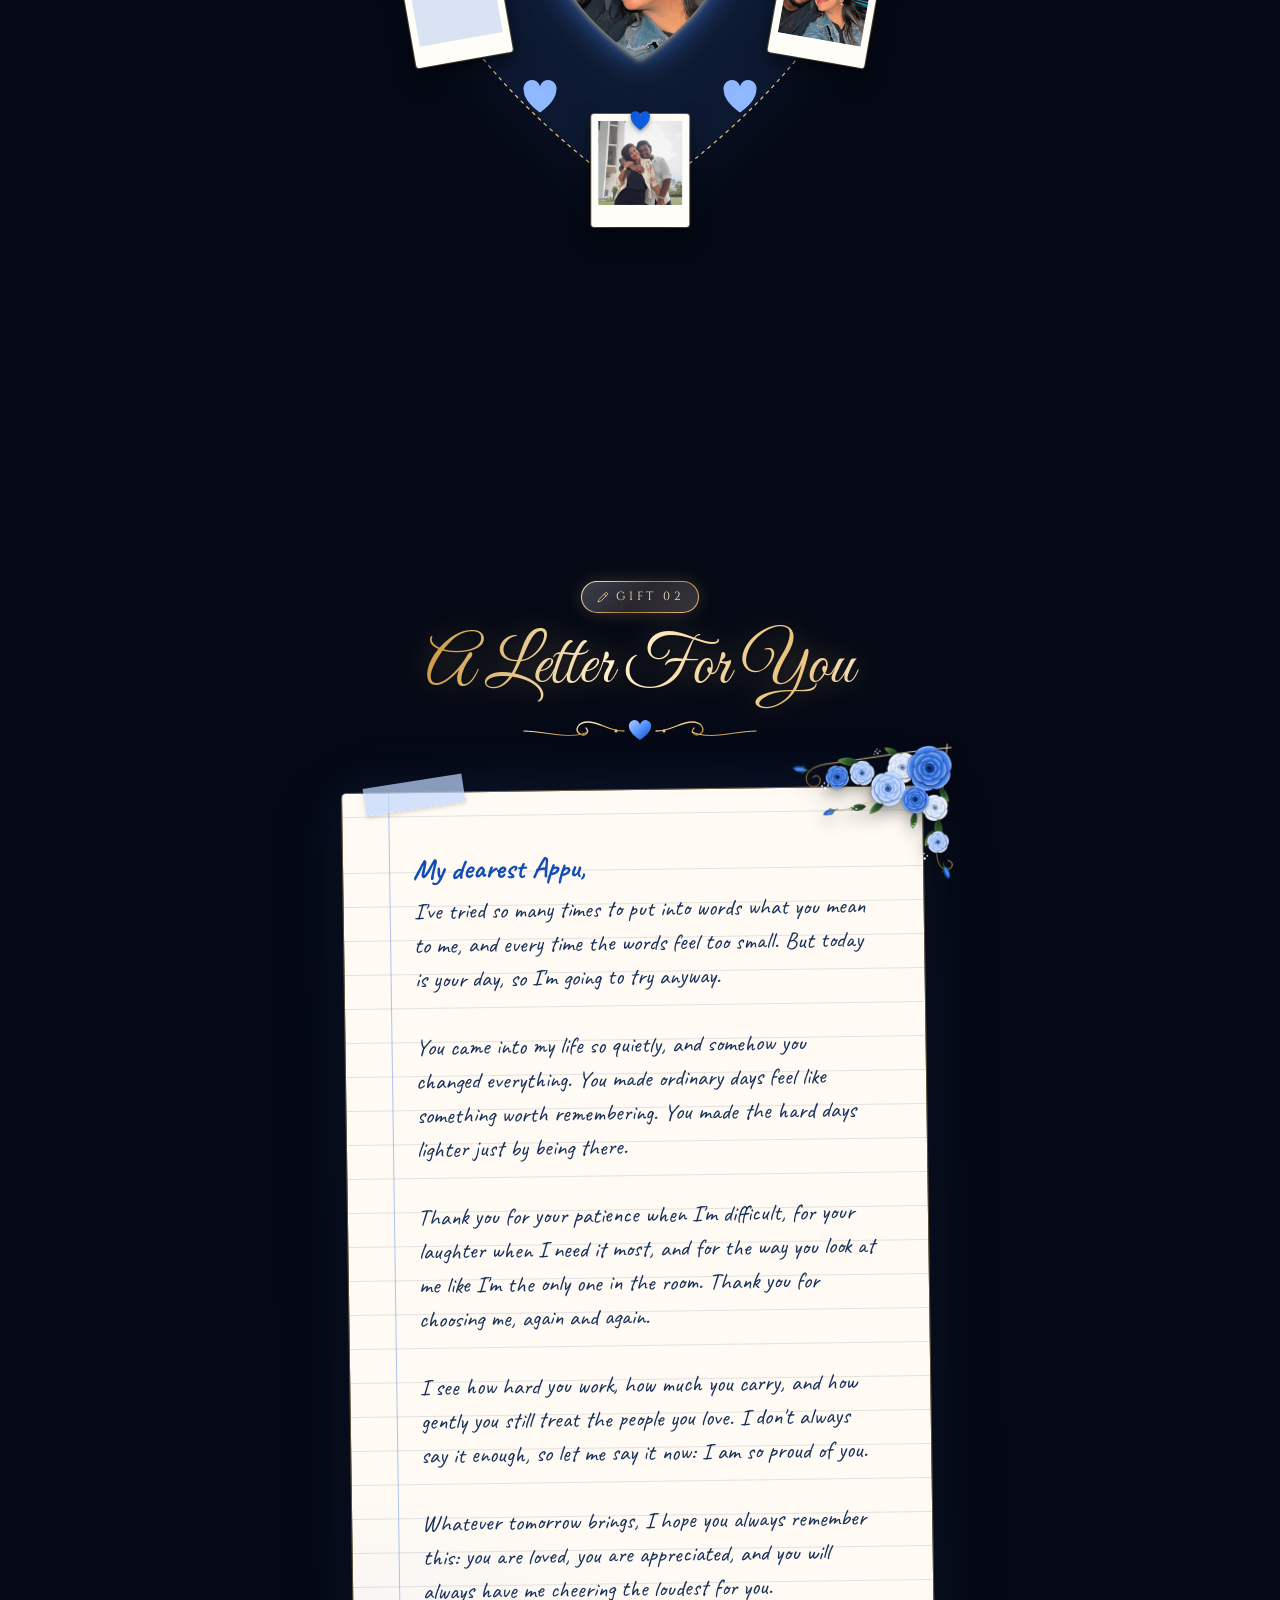
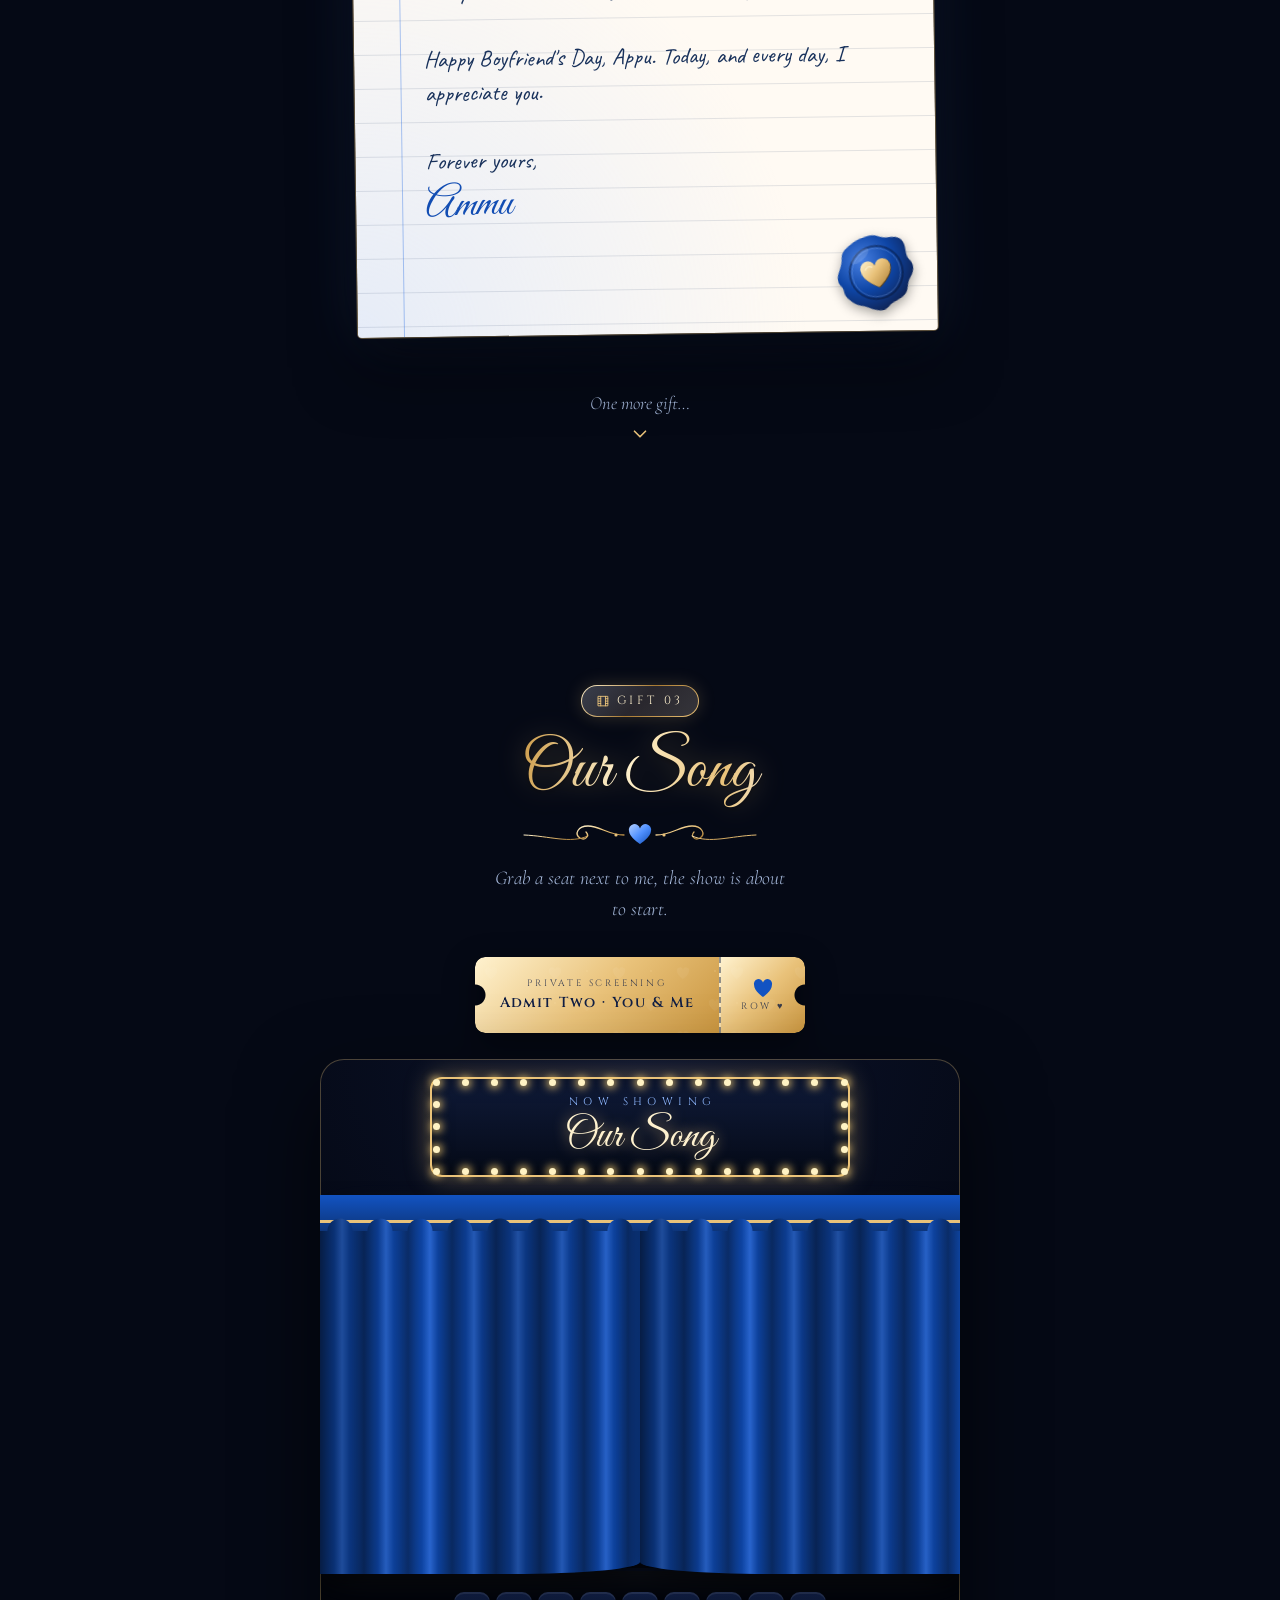
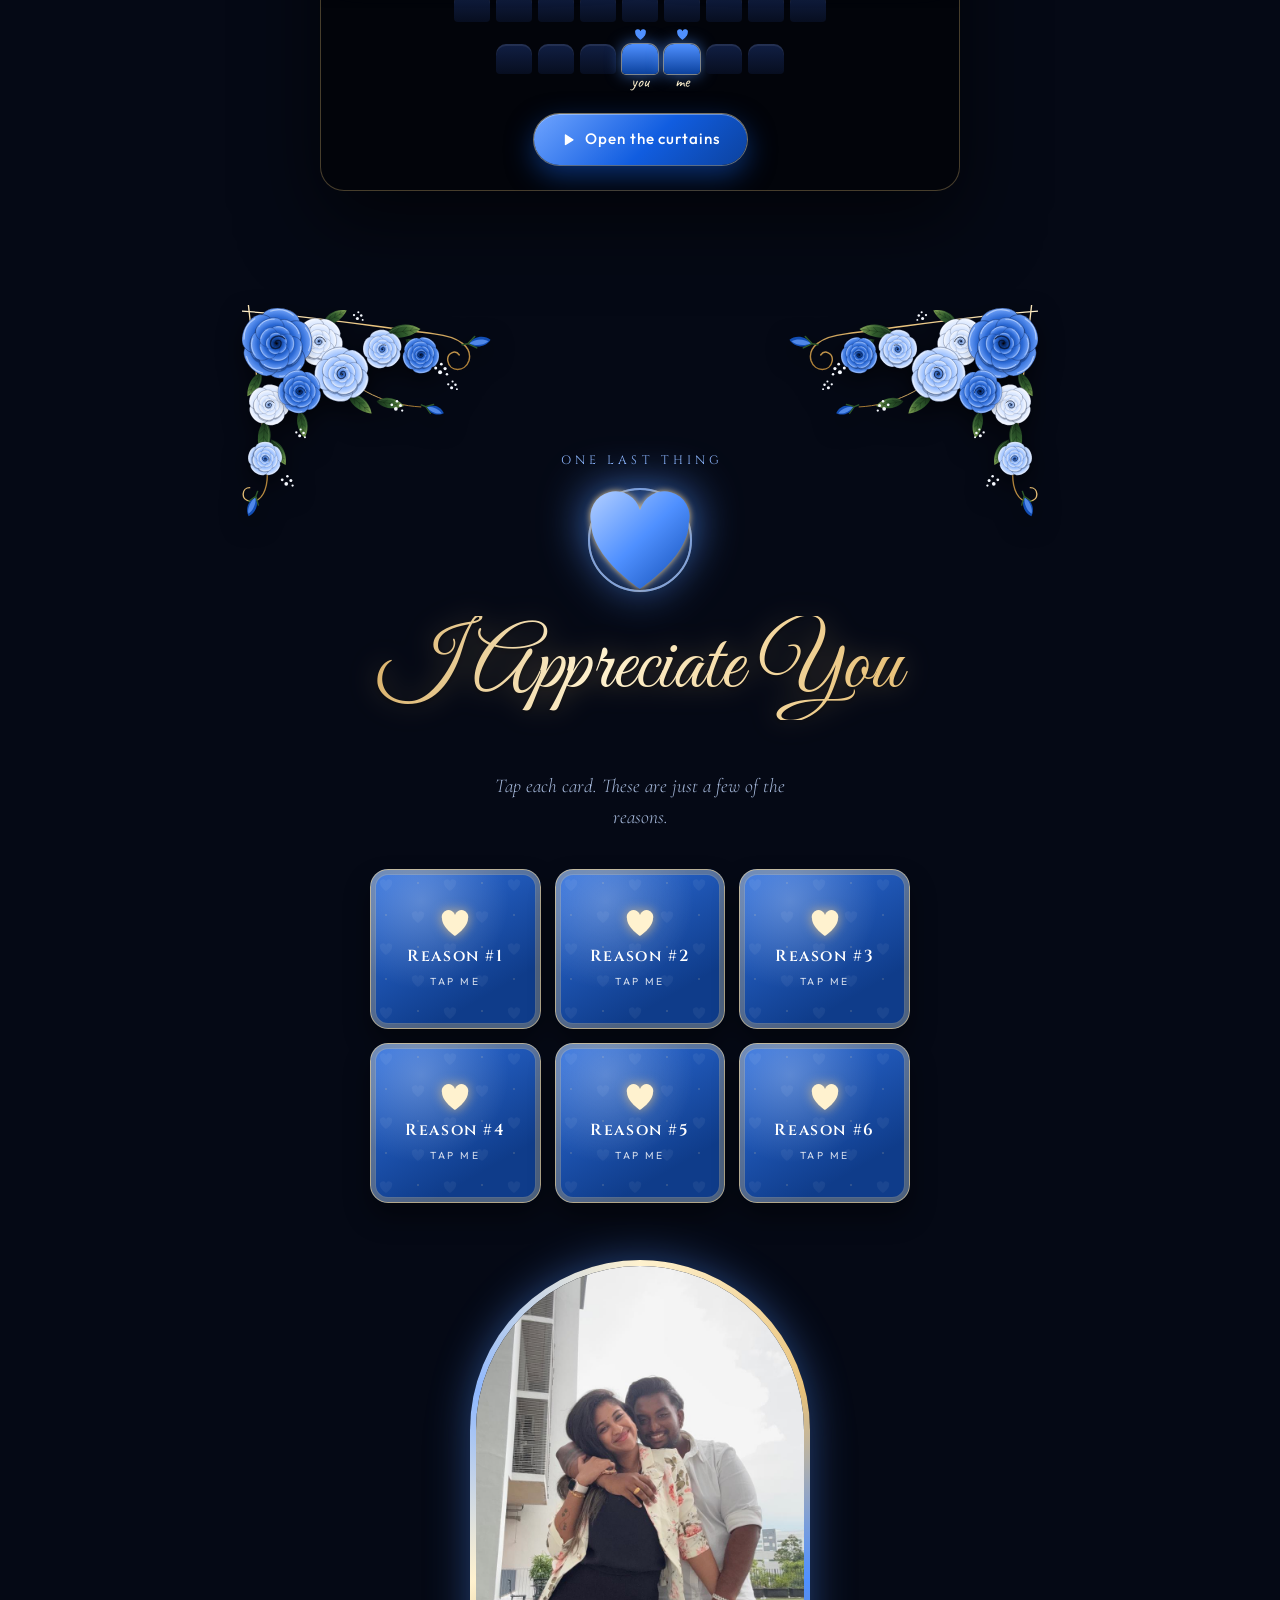
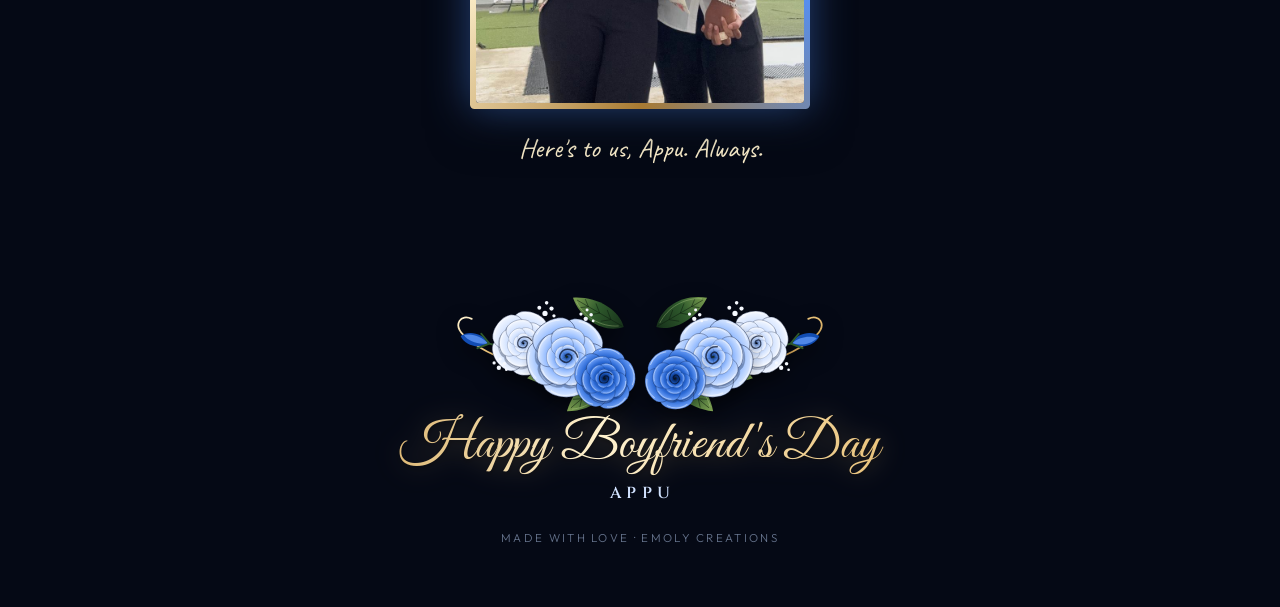
==== commit 36a3beb8: "Bump asset versions so browsers fetch the new CSS and JS The previous push changed index.html but ke" ====
--- a/index.html
+++ b/index.html
@@ -13,7 +13,7 @@
 <link rel="preconnect" href="https://fonts.googleapis.com">
 <link rel="preconnect" href="https://fonts.gstatic.com" crossorigin>
 <link rel="stylesheet" href="https://fonts.googleapis.com/css2?family=Caveat:wght@500;700&family=Cinzel:wght@500;600&family=Cormorant+Garamond:ital,wght@0,500;0,600;1,500&family=Great+Vibes&family=Outfit:wght@300;400;500;600&display=swap">
-<link rel="stylesheet" href="css/style.css?v=2">
+<link rel="stylesheet" href="css/style.css?v=3">
 </head>
 <body class="locked">
 
@@ -417,7 +417,7 @@
   </figure>
 </div>
 
-<script src="js/config.js?v=2"></script>
-<script src="js/app.js?v=2"></script>
+<script src="js/config.js?v=3"></script>
+<script src="js/app.js?v=3"></script>
 </body>
 </html>
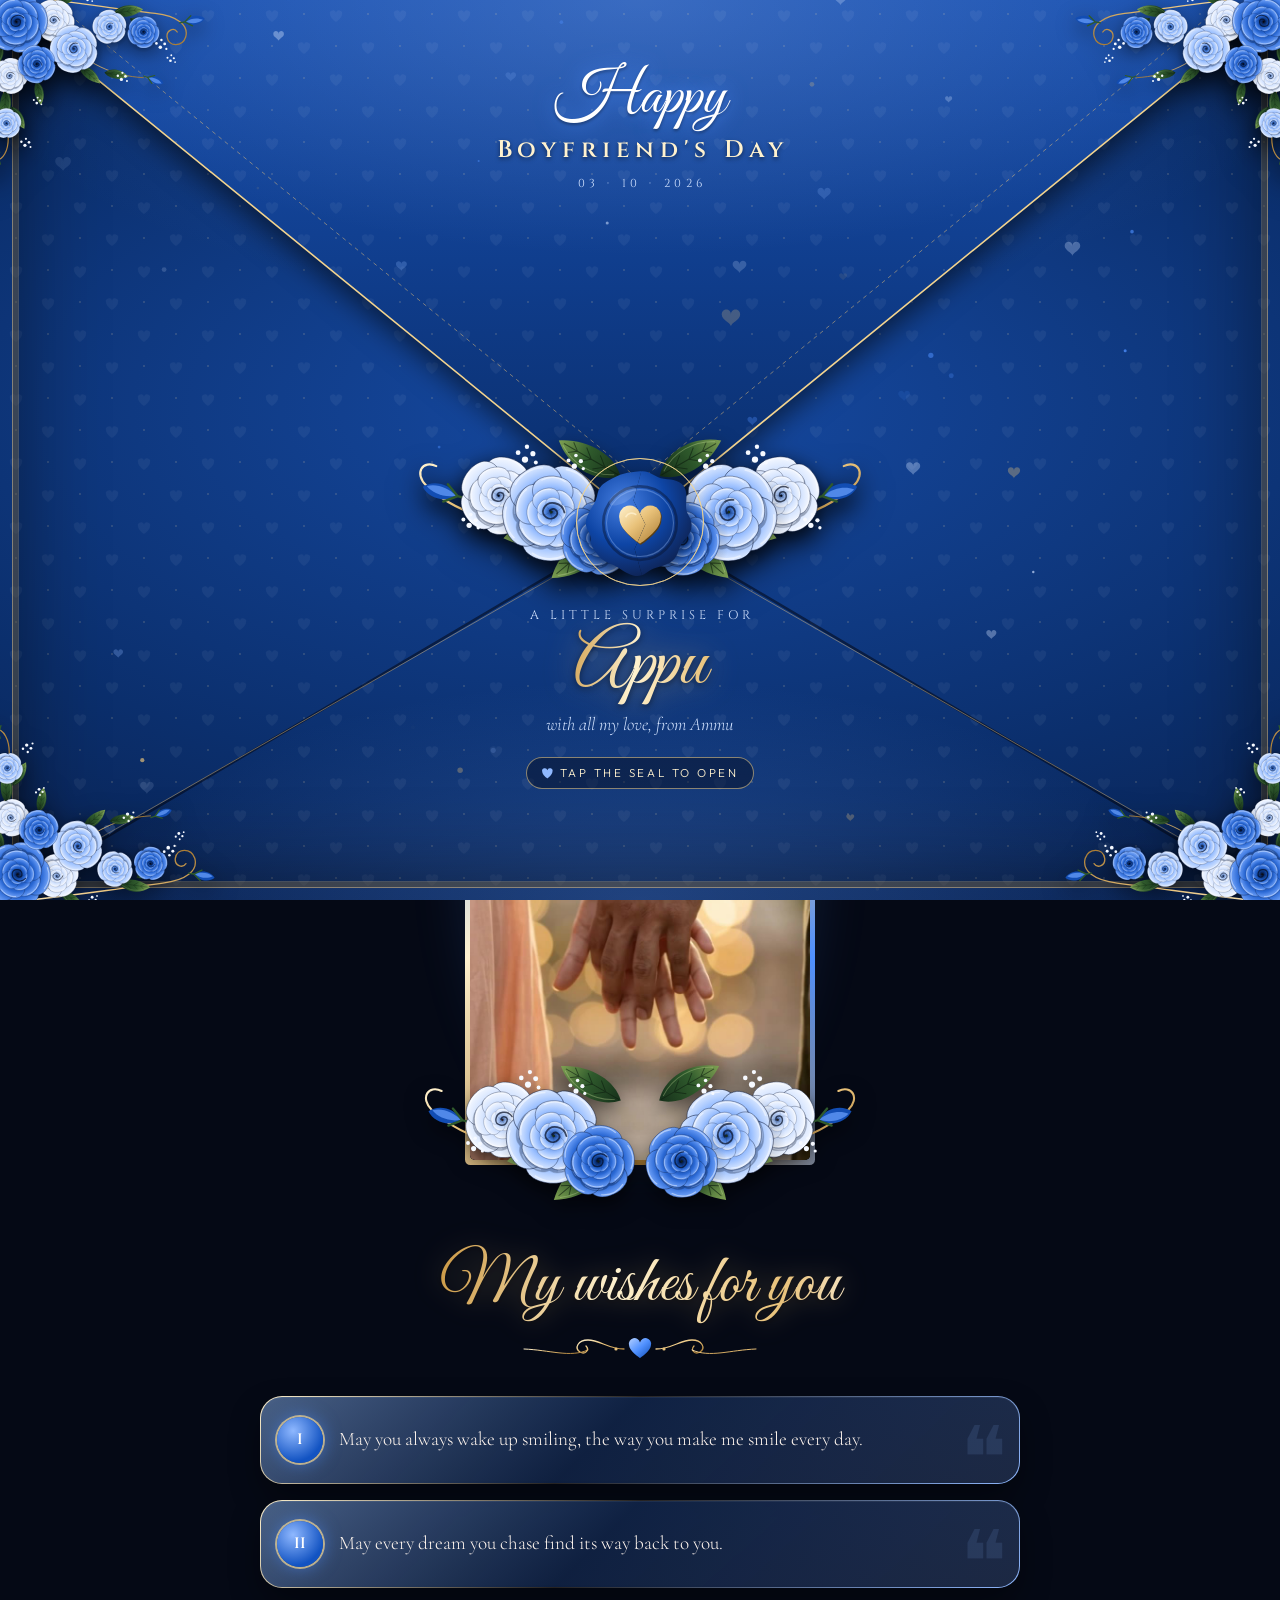
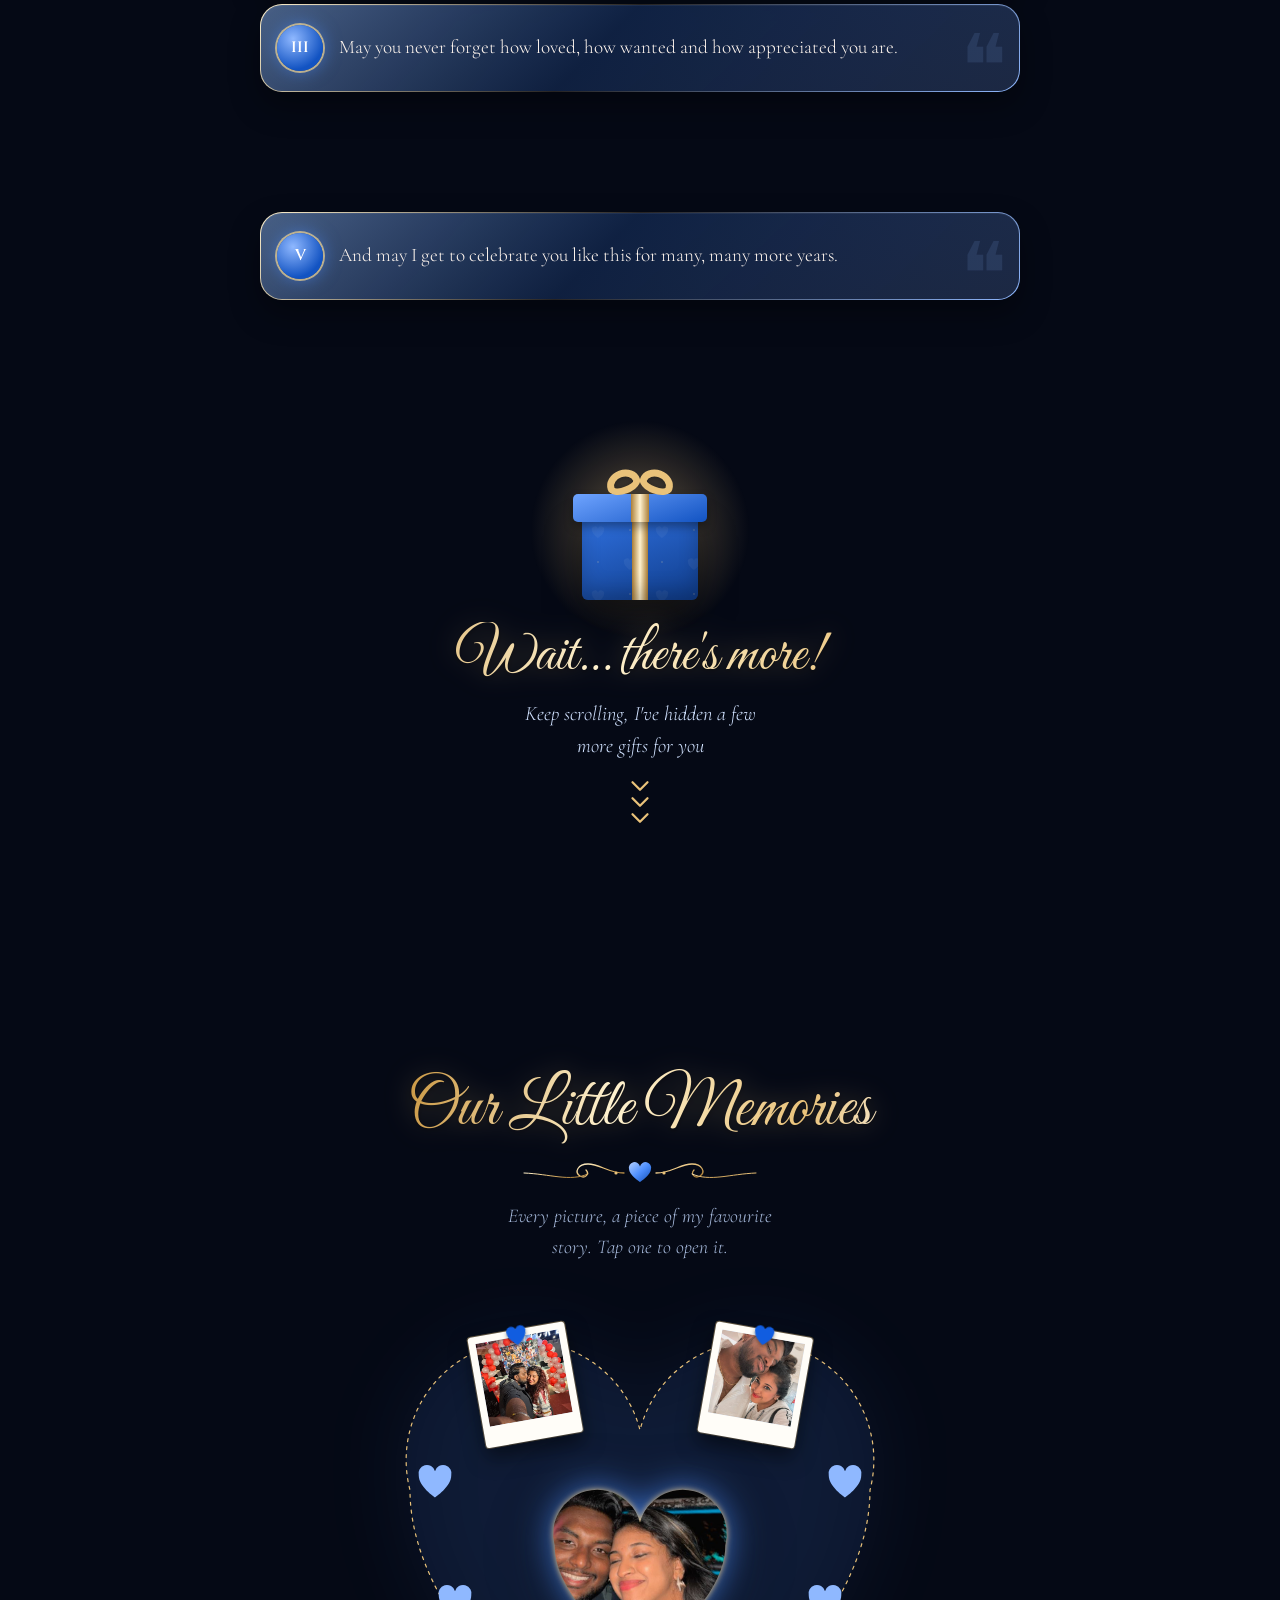
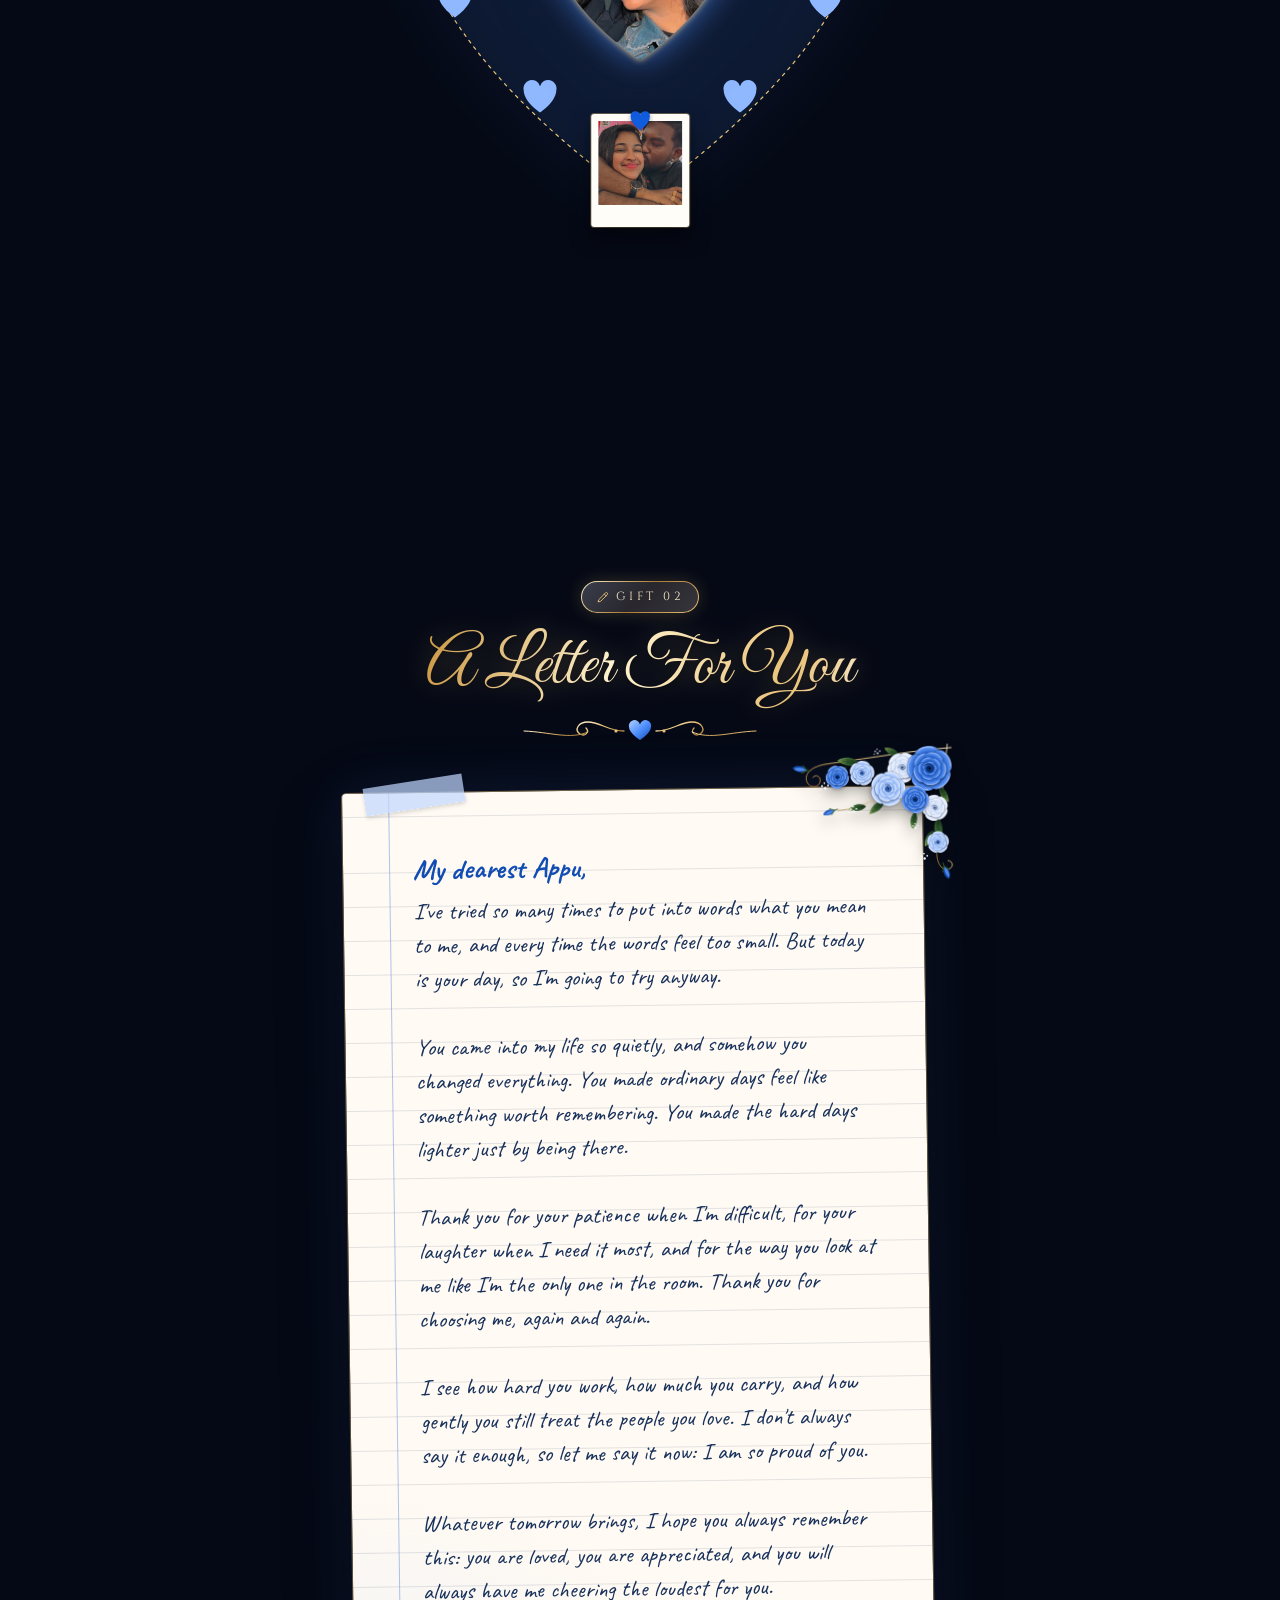
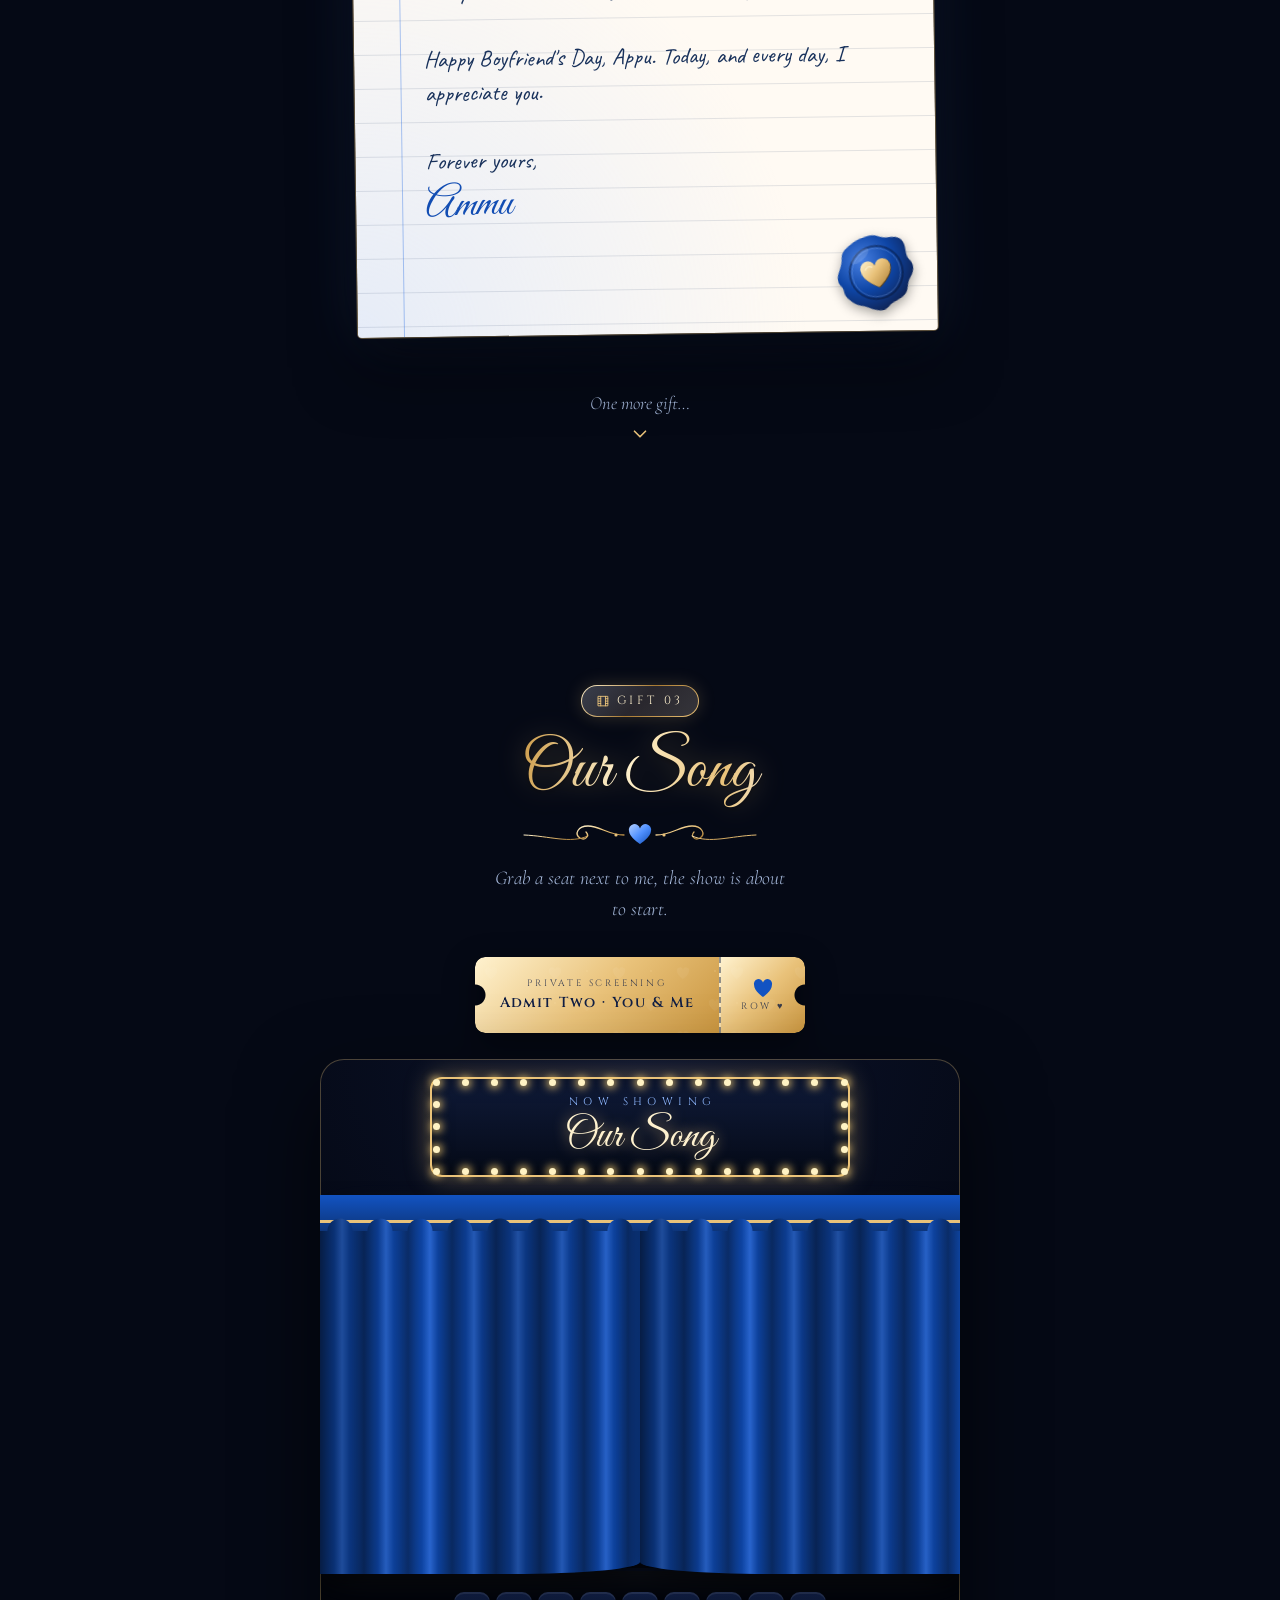
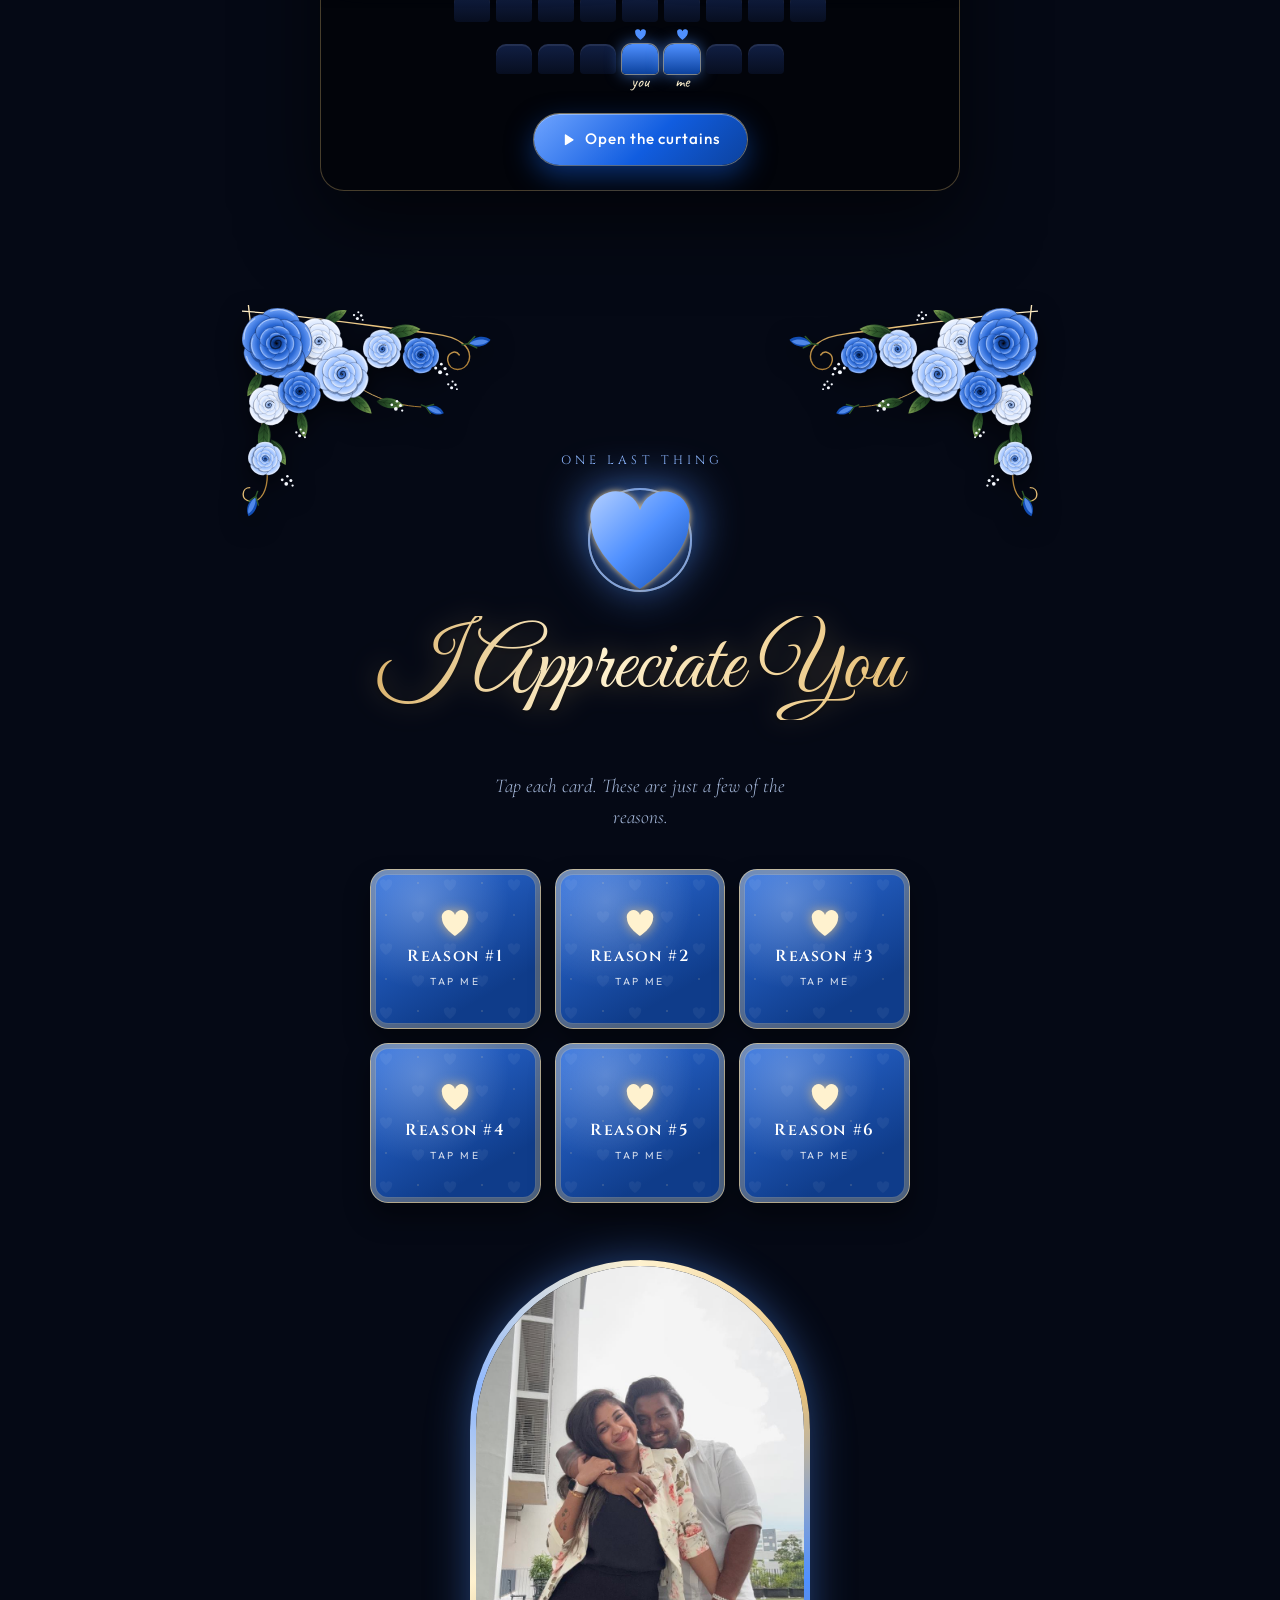
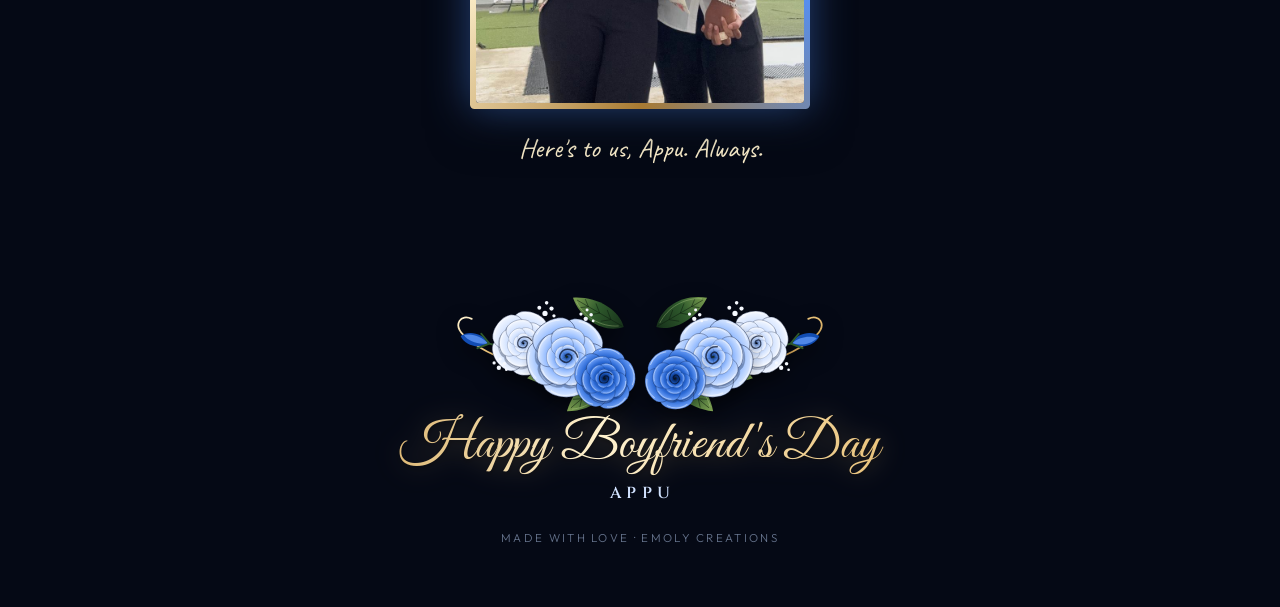
==== commit 77f861b6: "Use a different photo in every spot The centre heart and final frame no longer repeat collage photos" ====
--- a/index.html
+++ b/index.html
@@ -13,7 +13,7 @@
 <link rel="preconnect" href="https://fonts.googleapis.com">
 <link rel="preconnect" href="https://fonts.gstatic.com" crossorigin>
 <link rel="stylesheet" href="https://fonts.googleapis.com/css2?family=Caveat:wght@500;700&family=Cinzel:wght@500;600&family=Cormorant+Garamond:ital,wght@0,500;0,600;1,500&family=Great+Vibes&family=Outfit:wght@300;400;500;600&display=swap">
-<link rel="stylesheet" href="css/style.css?v=3">
+<link rel="stylesheet" href="css/style.css?v=4">
 </head>
 <body class="locked">
 
@@ -417,7 +417,7 @@
   </figure>
 </div>
 
-<script src="js/config.js?v=3"></script>
-<script src="js/app.js?v=3"></script>
+<script src="js/config.js?v=4"></script>
+<script src="js/app.js?v=4"></script>
 </body>
 </html>
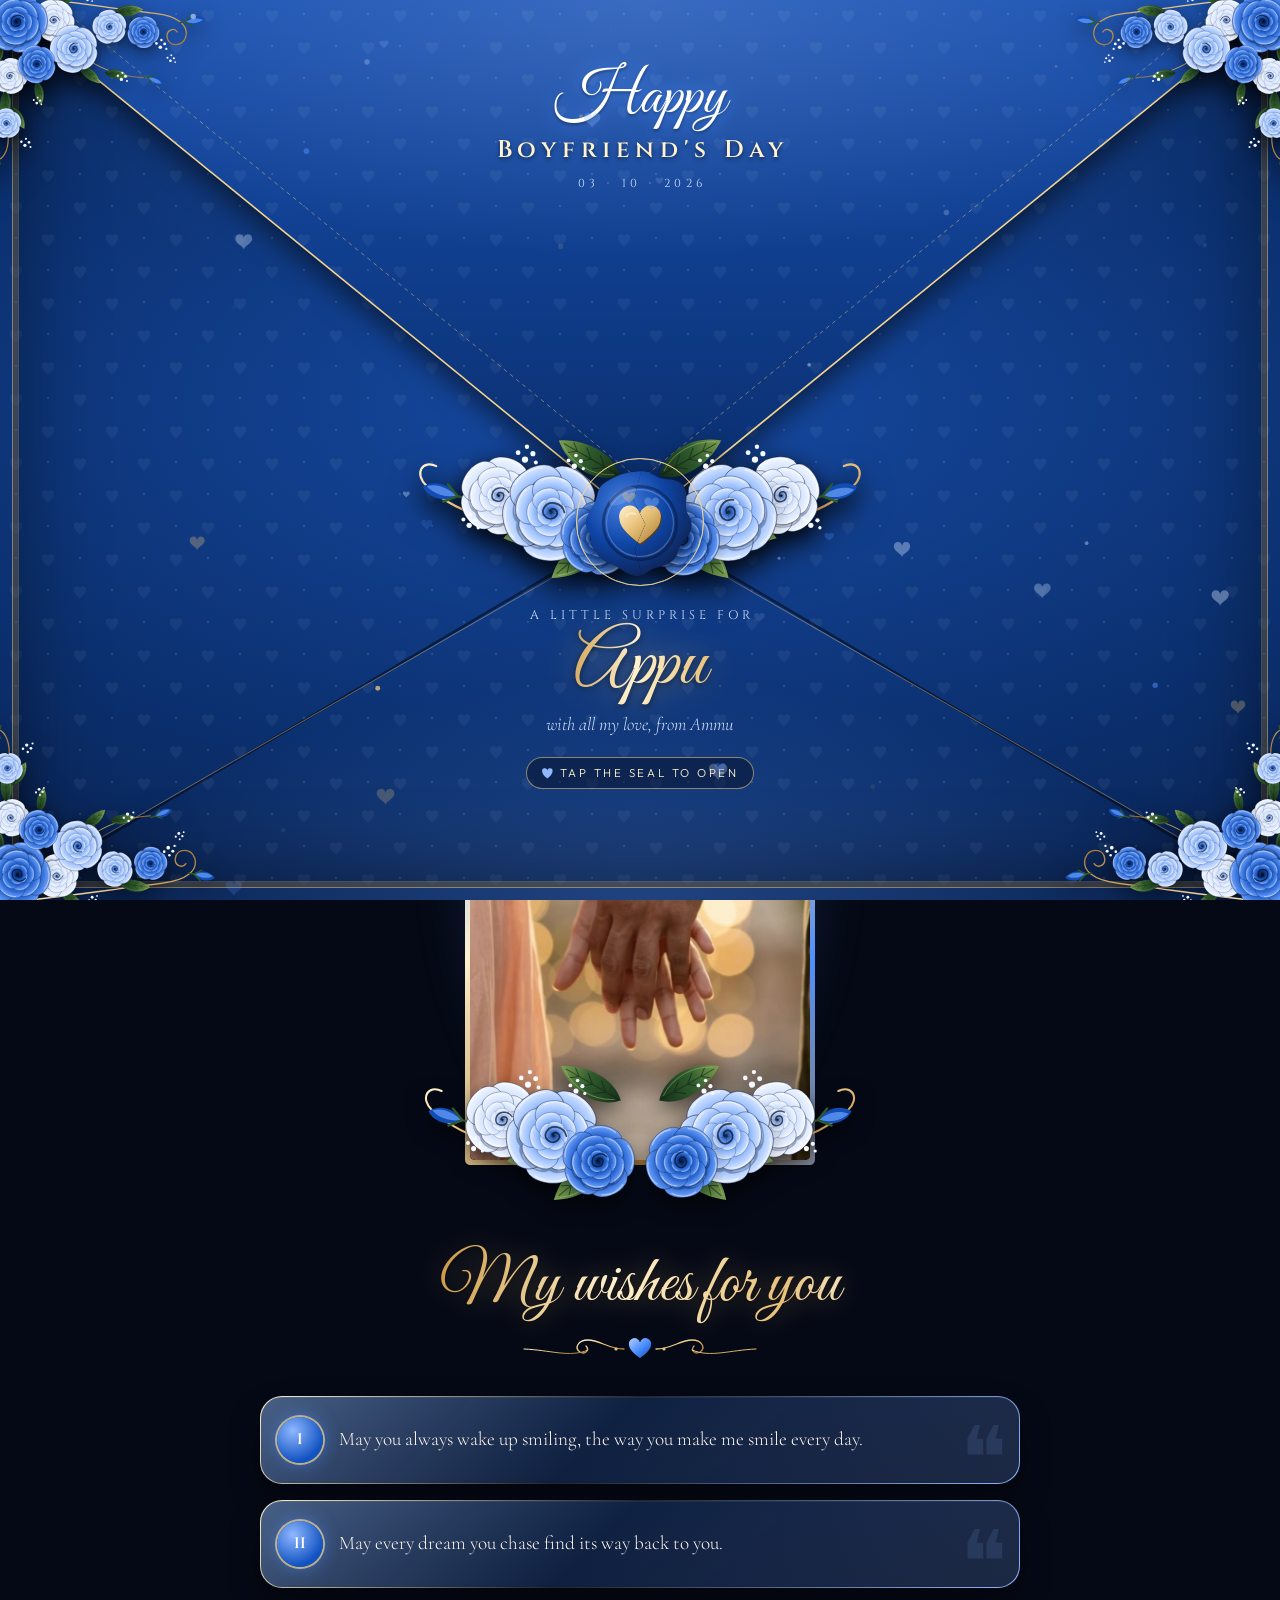
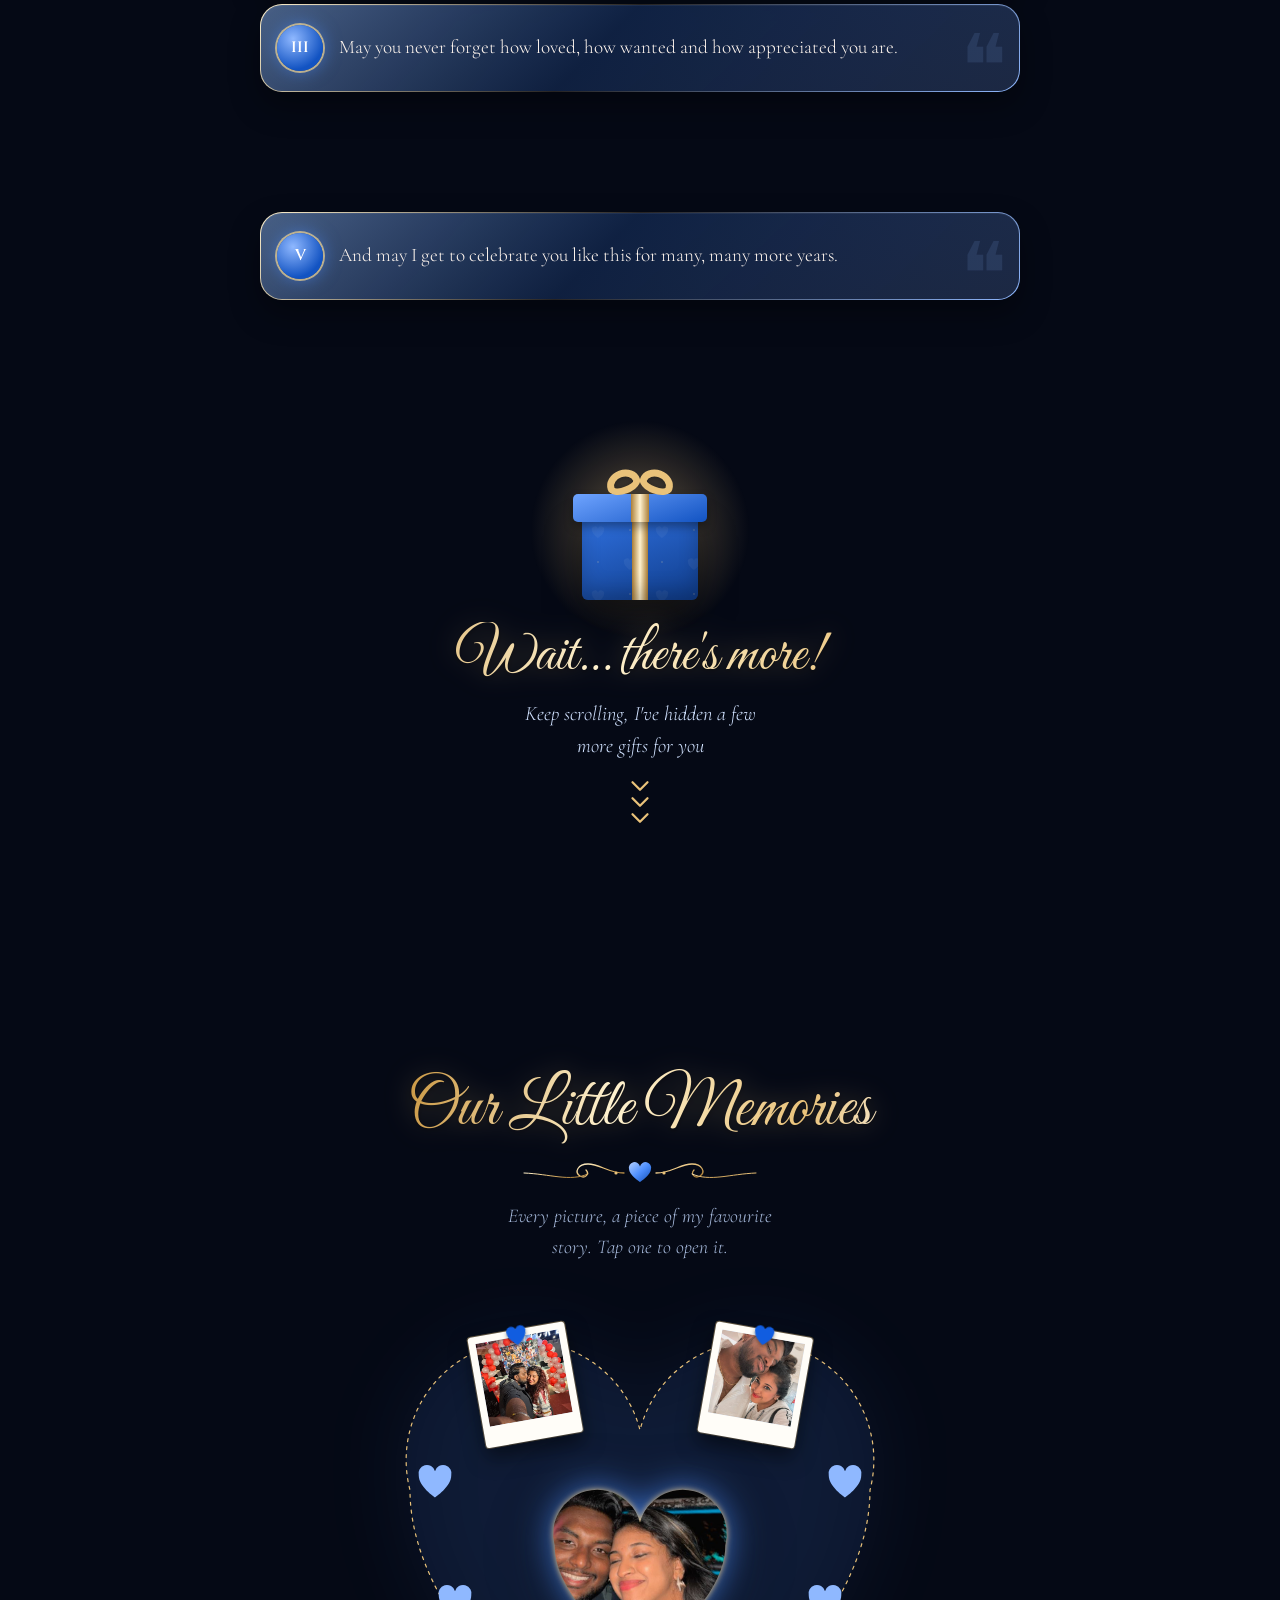
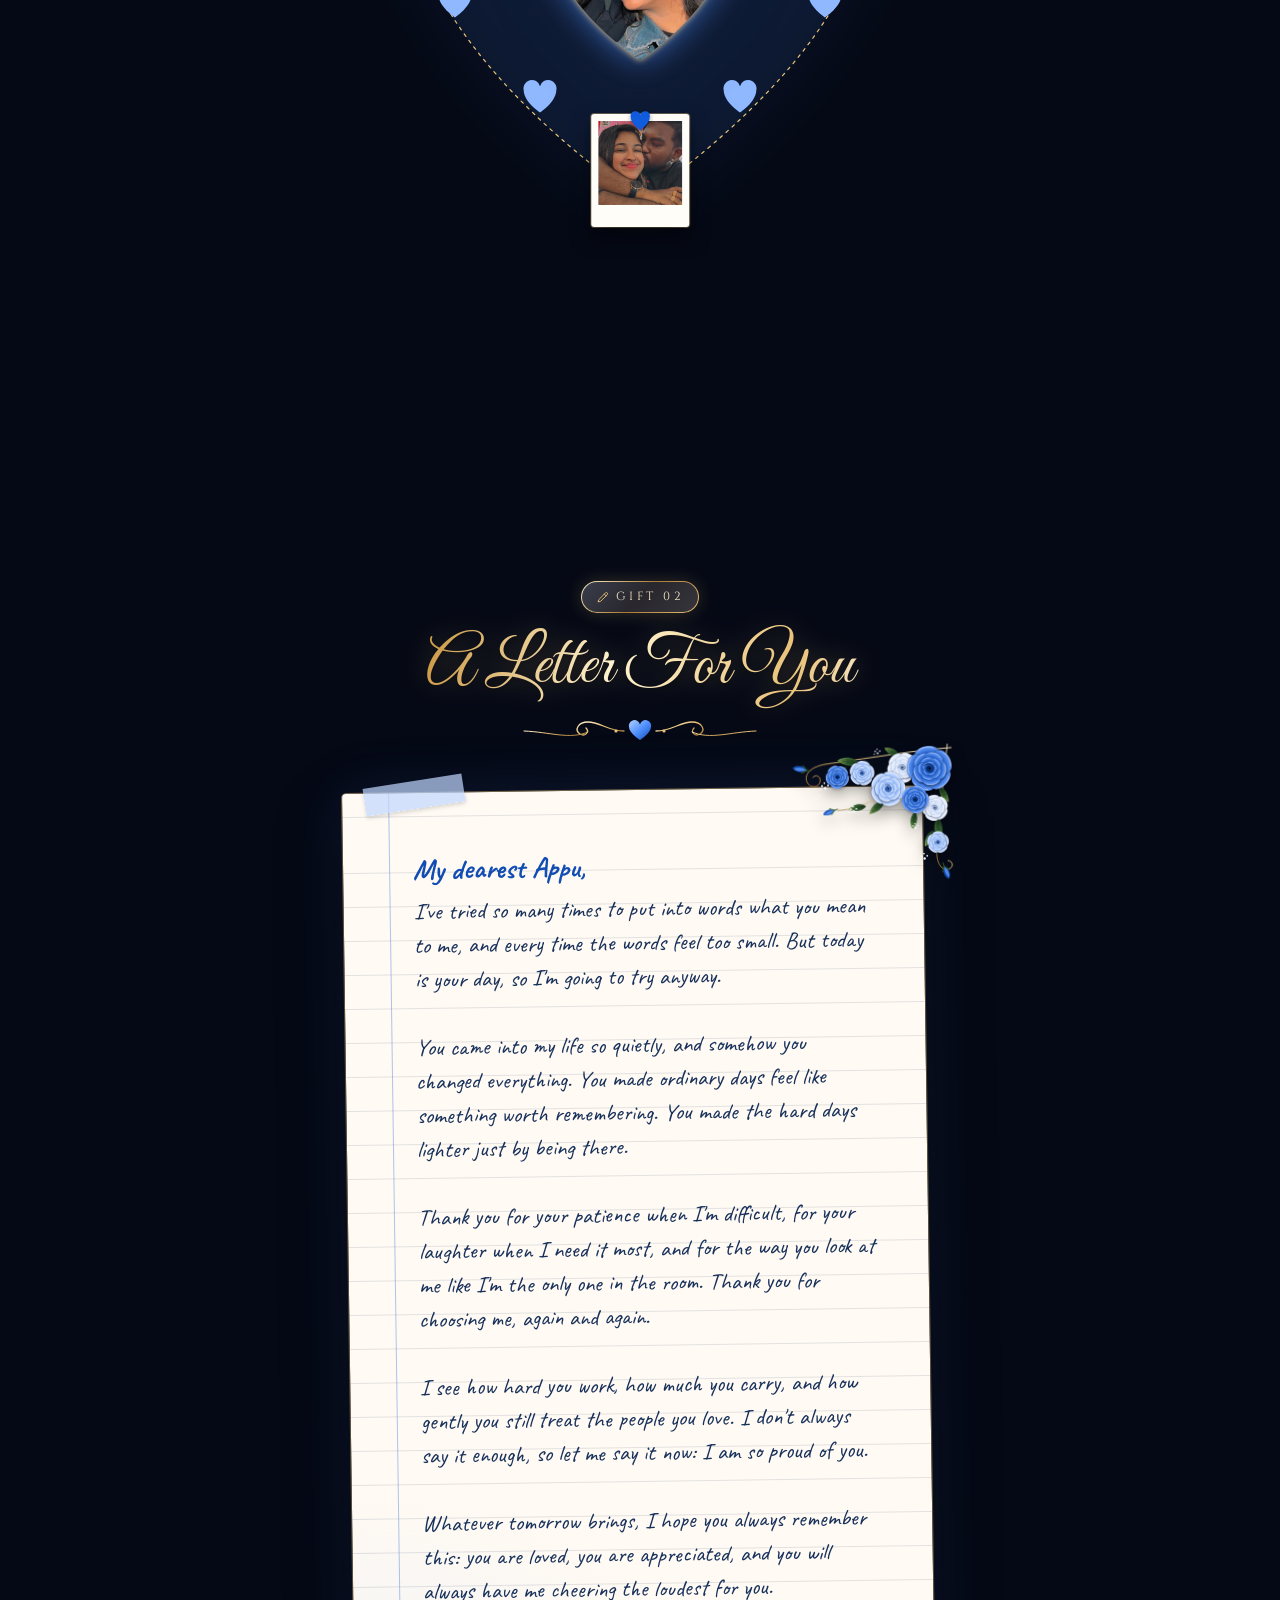
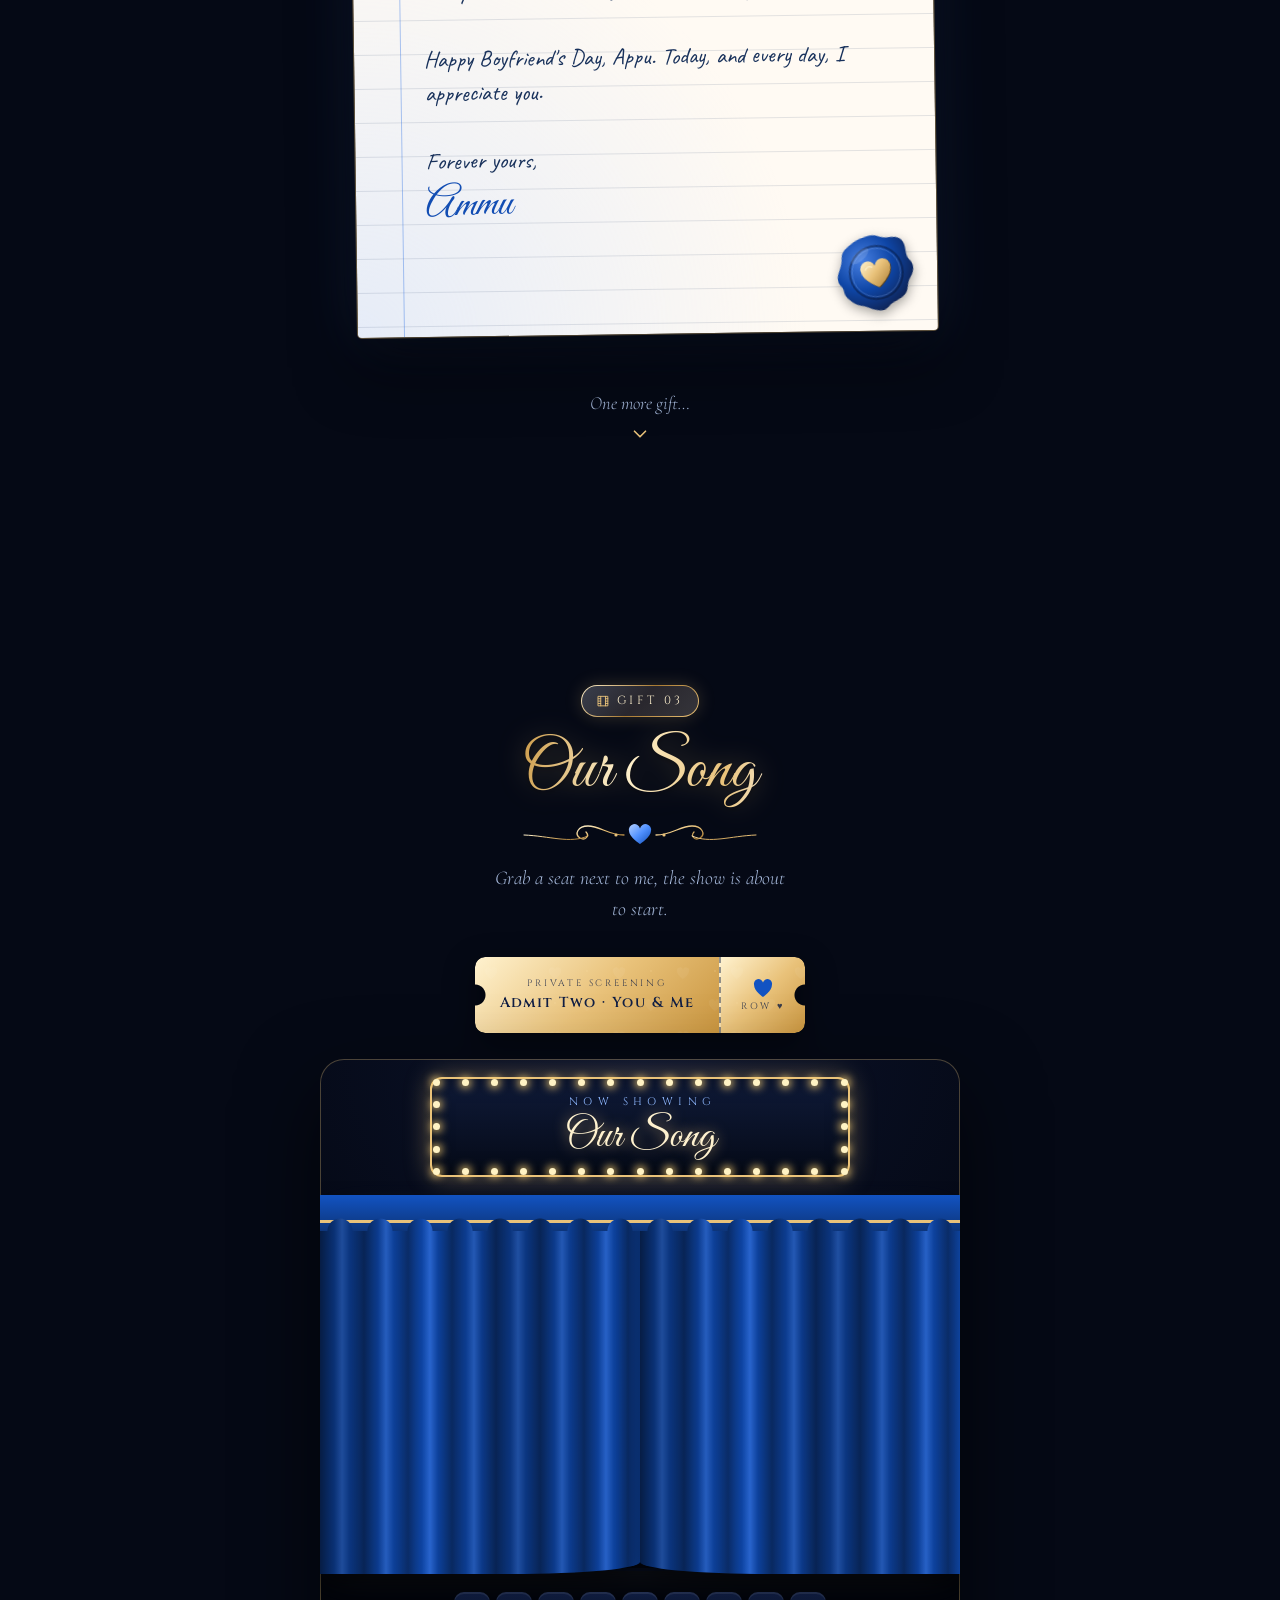
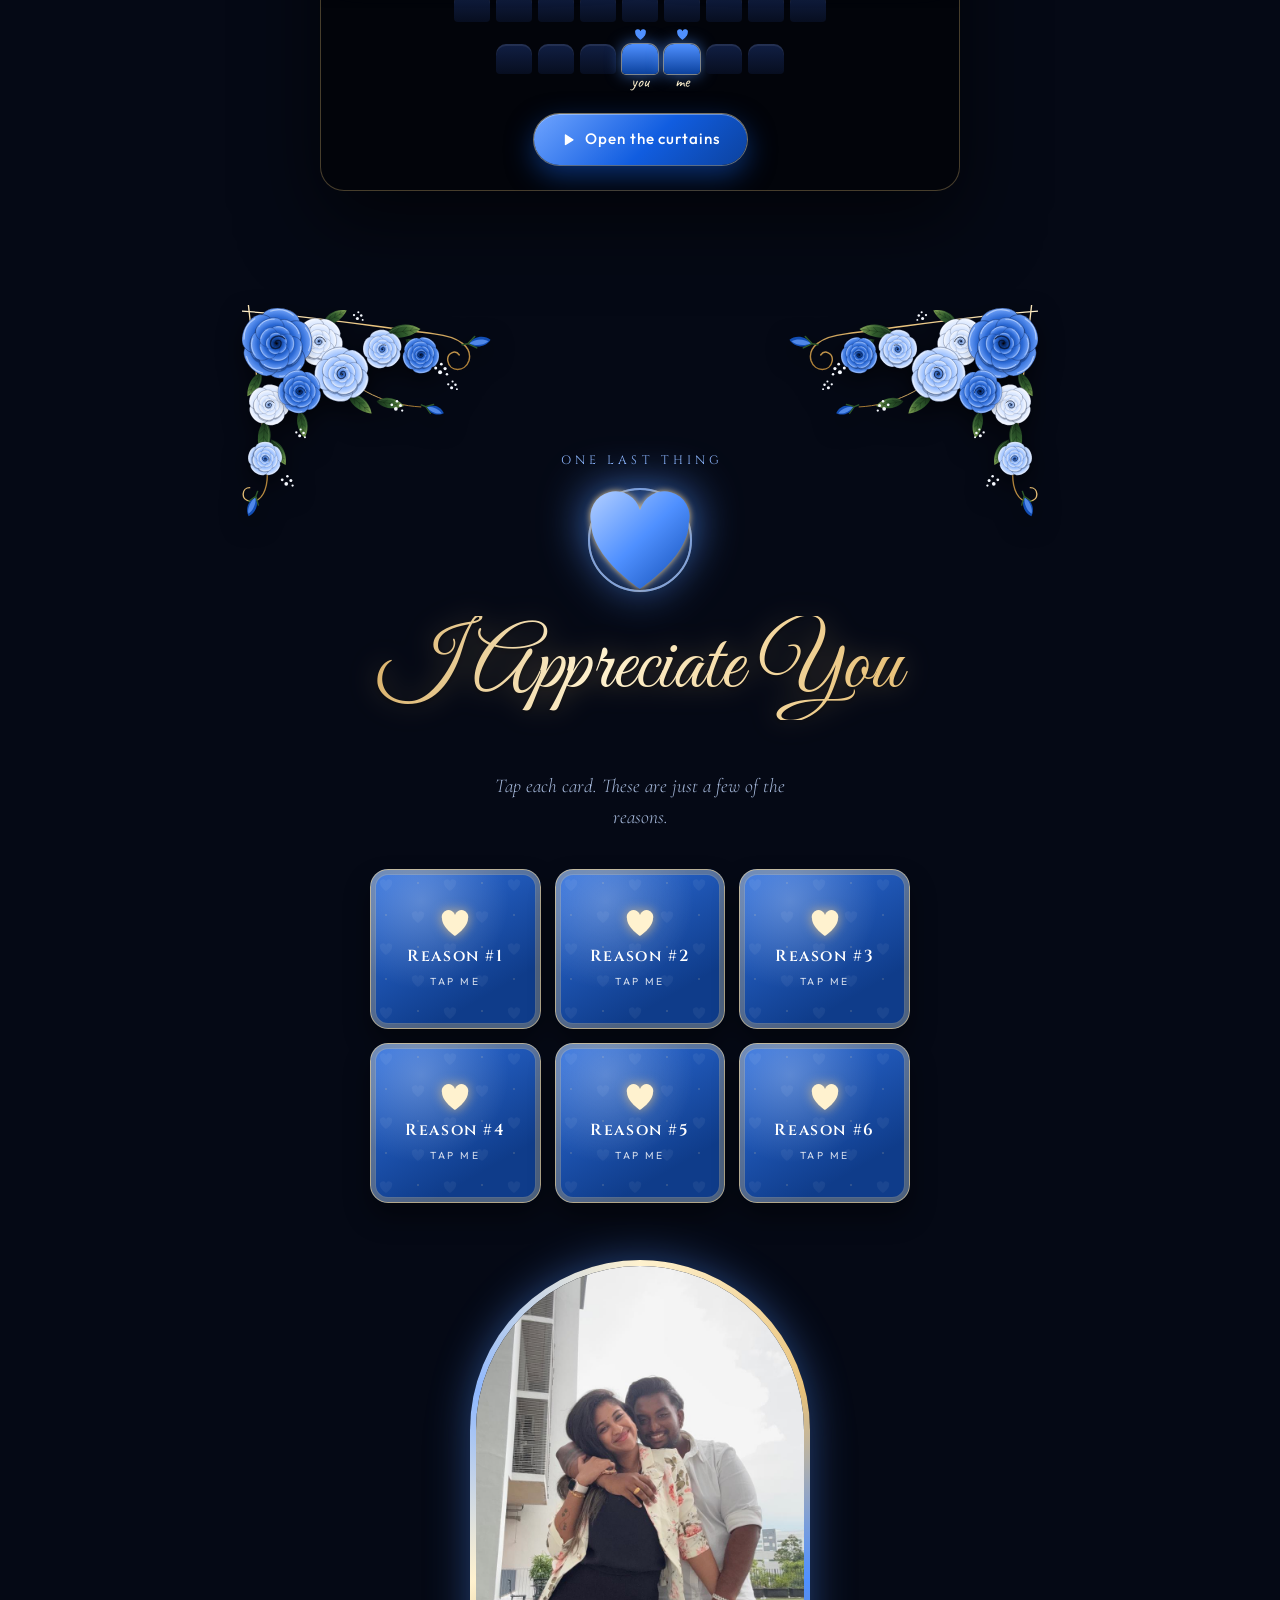
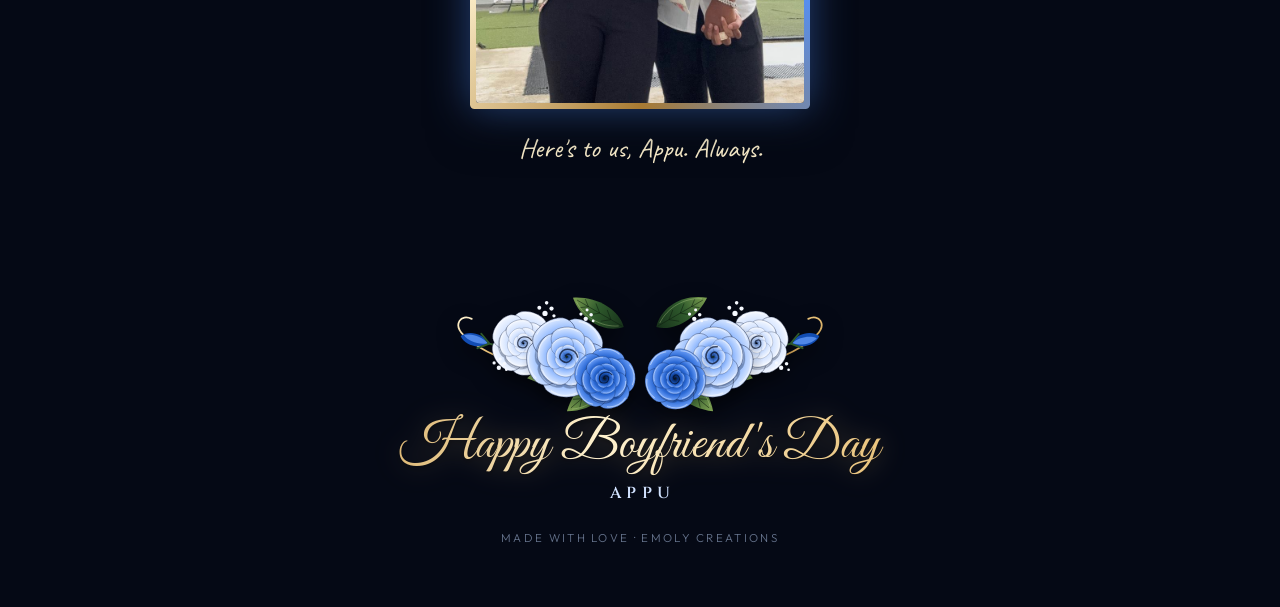
==== commit f4025df9: "Add Card Studio: one template, many client cards - customize.html: sign in, list cards with open cou" ====
--- a/index.html
+++ b/index.html
@@ -13,7 +13,7 @@
 <link rel="preconnect" href="https://fonts.googleapis.com">
 <link rel="preconnect" href="https://fonts.gstatic.com" crossorigin>
 <link rel="stylesheet" href="https://fonts.googleapis.com/css2?family=Caveat:wght@500;700&family=Cinzel:wght@500;600&family=Cormorant+Garamond:ital,wght@0,500;0,600;1,500&family=Great+Vibes&family=Outfit:wght@300;400;500;600&display=swap">
-<link rel="stylesheet" href="css/style.css?v=4">
+<link rel="stylesheet" href="css/style.css?v=5">
 </head>
 <body class="locked">
 
@@ -238,8 +238,8 @@
     <svg class="env__corner env__corner--tl" viewBox="0 0 260 220" aria-hidden="true"><use href="#roseCorner"/></svg>
     <svg class="env__corner env__corner--tr" viewBox="0 0 260 220" aria-hidden="true"><g transform="translate(260 0) scale(-1 1)"><use href="#roseCorner" width="260" height="220"/></g></svg>
     <div class="env__flap-text">
-      <p class="env__flap-kicker">Happy</p>
-      <p class="env__flap-title">Boyfriend's Day</p>
+      <p class="env__flap-kicker" data-f="titleLine1"></p>
+      <p class="env__flap-title" data-f="titleLine2"></p>
       <p class="env__flap-date" data-f="date"></p>
     </div>
     <svg class="env__posy" viewBox="-140 -70 280 140" aria-hidden="true"><use href="#posy" x="-140" y="-70" width="280" height="140"/></svg>
@@ -265,8 +265,8 @@
 
     <p class="kicker reveal" data-f="heroKicker"></p>
     <h1 class="hero__title">
-      <span class="hero__happy reveal">Happy</span>
-      <span class="hero__day reveal" style="--rd:.15s">Boyfriend's Day</span>
+      <span class="hero__happy reveal" data-f="titleLine1"></span>
+      <span class="hero__day reveal" style="--rd:.15s" data-f="titleLine2"></span>
       <span class="hero__name gold-script reveal" style="--rd:.3s" data-f="hisName"></span>
     </h1>
     <svg class="flourish reveal" style="--rd:.45s" viewBox="0 0 240 30" aria-hidden="true"><use href="#flourish"/></svg>
@@ -417,7 +417,10 @@
   </figure>
 </div>
 
-<script src="js/config.js?v=4"></script>
-<script src="js/app.js?v=4"></script>
+<script src="js/supabase.js?v=5"></script>
+<script src="js/defaults.js?v=5"></script>
+<script src="js/config.js?v=5"></script>
+<script src="js/theme.js?v=5"></script>
+<script src="js/app.js?v=5"></script>
 </body>
 </html>
--- a/css/style.css
+++ b/css/style.css
@@ -260,6 +260,12 @@
 
 .env__dim { position: absolute; inset: 0; z-index: 8; background: radial-gradient(circle at 50% 50%, rgba(6, 13, 30, .35), rgba(2, 4, 11, .8)); opacity: 0; pointer-events: none; transition: opacity 1.4s; }
 .env.read .env__dim { opacity: 1; }
+
+/* While a card is loading, or when its link is wrong */
+body.loading .env__address, body.loading .env__flap-text { opacity: 0; animation: none; }
+body.loading .seal, body.missing .seal { pointer-events: none; }
+body.loading .seal { filter: drop-shadow(0 8px 10px rgba(0, 0, 0, .6)) grayscale(.2); }
+body.missing .seal, body.missing .env__hint { display: none; }
 
 /* Heart burst particles */
 .burst { position: fixed; z-index: 80; pointer-events: none; width: 0; height: 0; }
